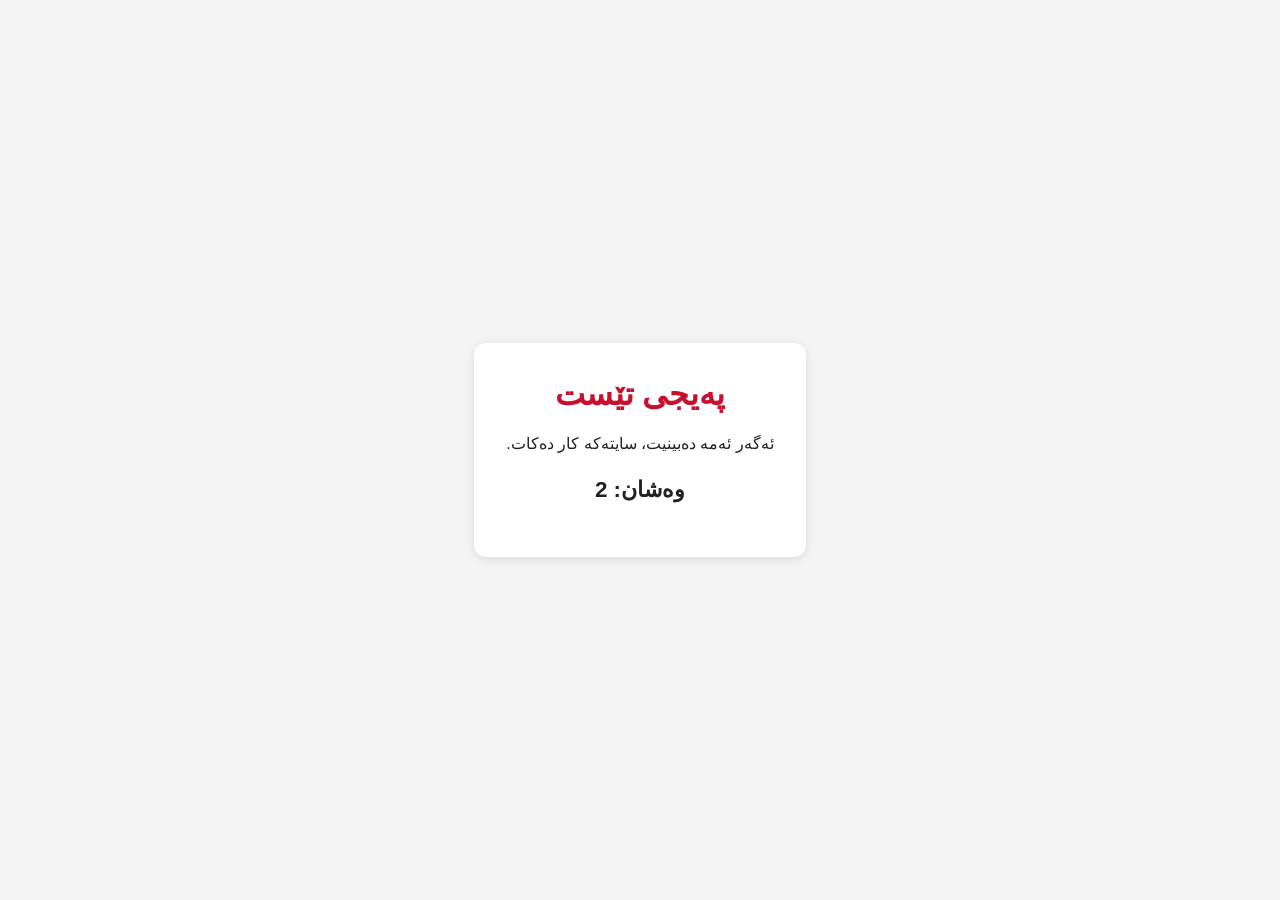
==== index.html @ 01b570a0 "Bump test page to version 2 Co-Authored-By: Claude Opus 5.5 <noreply@anthropic.com> Claude-Session: " ====
<!doctype html>
<html lang="ckb" dir="rtl">
<head>
<meta charset="utf-8">
<meta name="viewport" content="width=device-width, initial-scale=1">
<title>تێست</title>
<style>
  body { font-family: Tahoma, Arial, sans-serif; background: #f4f4f4; color: #222; display: flex; align-items: center; justify-content: center; min-height: 100vh; margin: 0; padding: 16px; box-sizing: border-box; }
  .box { background: #fff; padding: 32px; border-radius: 12px; box-shadow: 0 2px 10px rgba(0,0,0,.1); text-align: center; max-width: 480px; }
  h1 { color: #c8102e; margin-top: 0; }
  .ver { font-size: 1.4em; font-weight: bold; }
</style>
</head>
<body>
  <div class="box">
    <h1>پەیجی تێست</h1>
    <p>ئەگەر ئەمە دەبینیت، سایتەکە کار دەکات.</p>
    <p class="ver">وەشان: 2</p>
  </div>
</body>
</html>
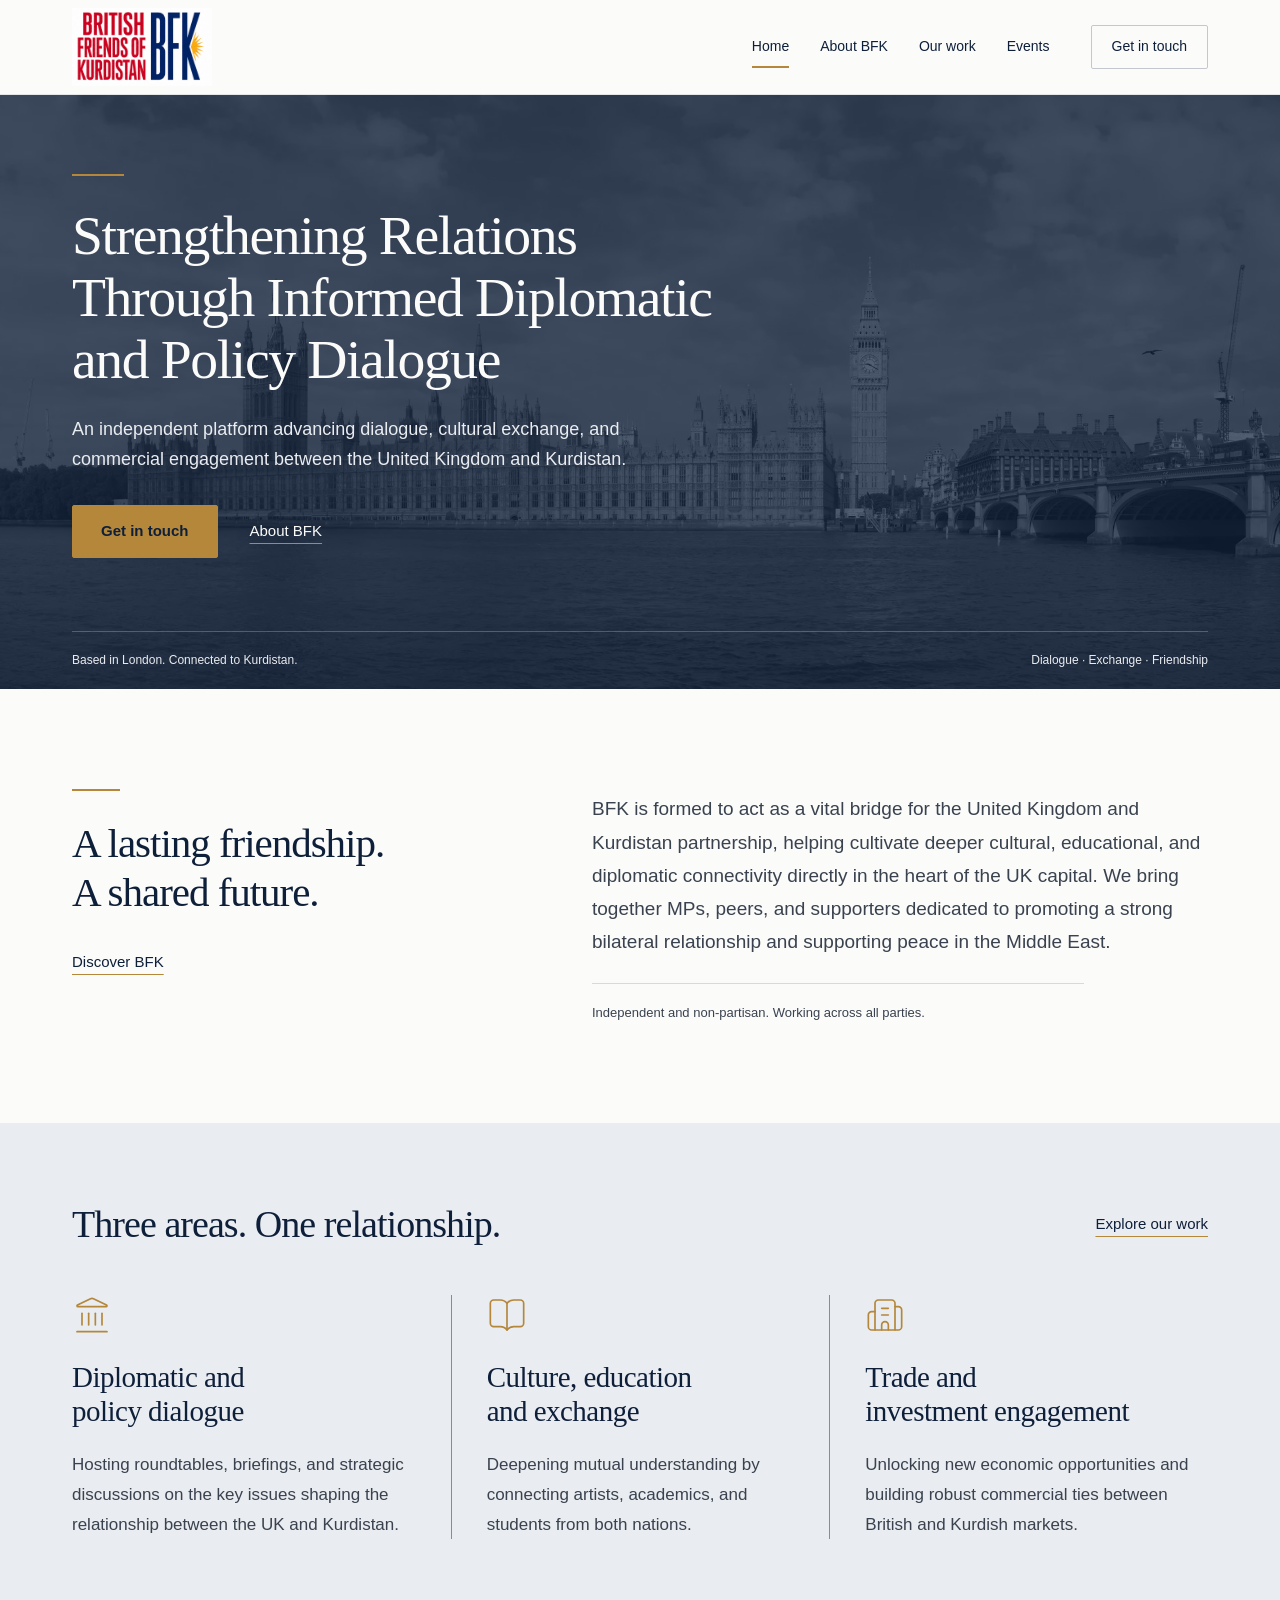
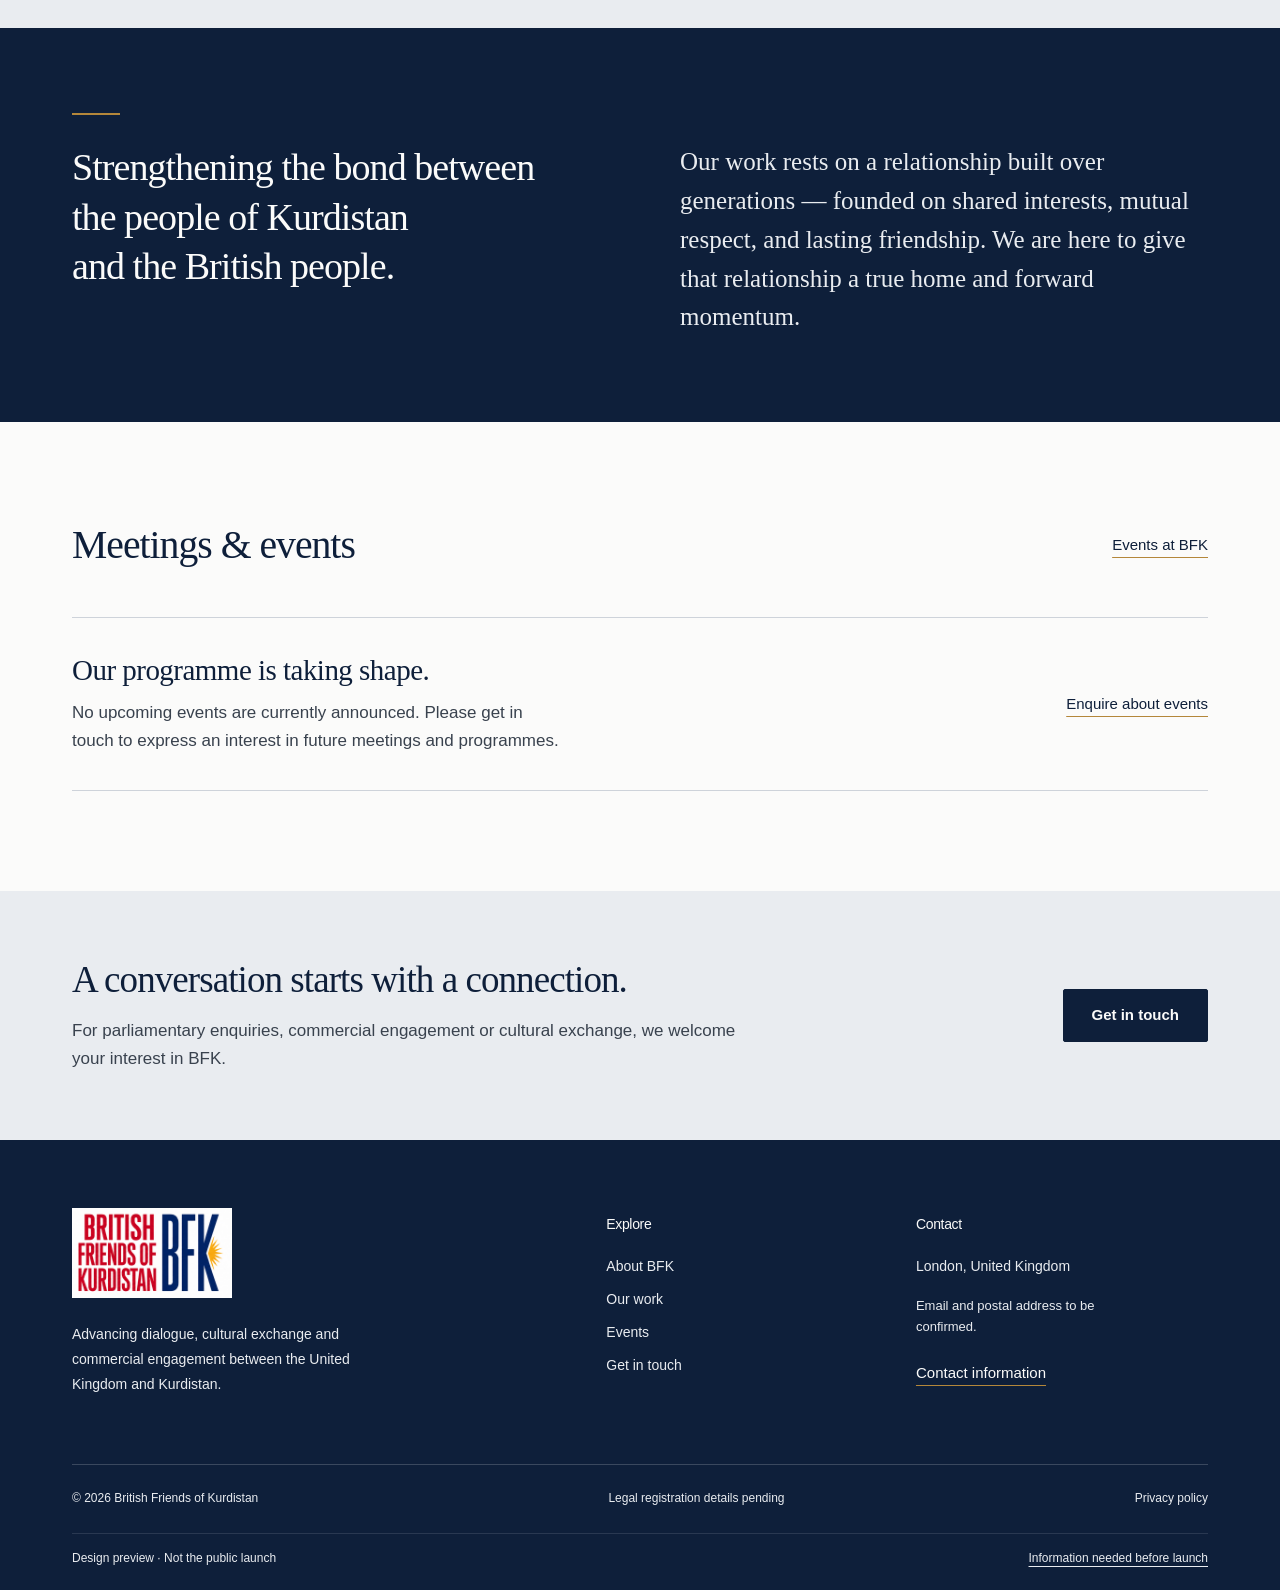
==== commit 9333a419: "Add BFK website: built static site at root, editable source in source/ Co-Authored-By: Claude Opus 5" ====
--- a/index.html
+++ b/index.html
@@ -1,21 +1,2 @@
-<!doctype html>
-<html lang="ckb" dir="rtl">
-<head>
-<meta charset="utf-8">
-<meta name="viewport" content="width=device-width, initial-scale=1">
-<title>تێست</title>
-<style>
-  body { font-family: Tahoma, Arial, sans-serif; background: #f4f4f4; color: #222; display: flex; align-items: center; justify-content: center; min-height: 100vh; margin: 0; padding: 16px; box-sizing: border-box; }
-  .box { background: #fff; padding: 32px; border-radius: 12px; box-shadow: 0 2px 10px rgba(0,0,0,.1); text-align: center; max-width: 480px; }
-  h1 { color: #c8102e; margin-top: 0; }
-  .ver { font-size: 1.4em; font-weight: bold; }
-</style>
-</head>
-<body>
-  <div class="box">
-    <h1>پەیجی تێست</h1>
-    <p>ئەگەر ئەمە دەبینیت، سایتەکە کار دەکات.</p>
-    <p class="ver">وەشان: 2</p>
-  </div>
-</body>
-</html>
+<!DOCTYPE html><html lang="en-GB" dir="ltr"><head><meta charSet="utf-8"/><meta name="viewport" content="width=device-width, initial-scale=1"/><link rel="stylesheet" href="/_next/static/css/index.pZnD62BD.css" data-rsc-css-href="/_next/static/css/index.pZnD62BD.css" data-precedence="vite-rsc/importer-resources"/><link rel="modulepreload" fetchPriority="low" href="/_next/static/chunks/index-Bu0PhiIf.js"/><script src="/_next/static/chunks/rolldown-runtime-C60lm6uB.js" type="module" async=""></script><script src="/_next/static/chunks/framework-D_rUT4EX.js" type="module" async=""></script><script src="/_next/static/chunks/app-elements-H_Dr48wG.js" type="module" async=""></script><script src="/_next/static/chunks/hash-Cp347hhd.js" type="module" async=""></script><script src="/_next/static/chunks/record-uXSNv6cl.js" type="module" async=""></script><script src="/_next/static/chunks/app-rsc-cache-busting-ysfOAMrA.js" type="module" async=""></script><script src="/_next/static/chunks/app-rsc-render-mode-CvTCGruk.js" type="module" async=""></script><script src="/_next/static/chunks/headers-C_MtfdF4.js" type="module" async=""></script><script src="/_next/static/chunks/protocol-headers-B9-bVeat.js" type="module" async=""></script><script src="/_next/static/chunks/deployment-id-DFhHa9wO.js" type="module" async=""></script><script src="/_next/static/chunks/navigation-errors-D5LMQqDL.js" type="module" async=""></script><link rel="modulepreload" href="/_next/static/chunks/layout-segment-context-B3_L6_Nk.js" crossorigin=""/><link rel="modulepreload" href="/_next/static/chunks/header-DgQLZja0.js" crossorigin=""/><link rel="modulepreload" href="/_next/static/chunks/utils-CUY_fBOw.js" crossorigin=""/><link rel="modulepreload" href="/_next/static/chunks/Icon-BEWhI24U.js" crossorigin=""/><link rel="modulepreload" href="/_next/static/chunks/link-D3Bam37r.js" crossorigin=""/><link rel="modulepreload" href="/_next/static/chunks/app-route-prefetch-policy-CpBGOUIQ.js" crossorigin=""/><link rel="modulepreload" href="/_next/static/chunks/query-DWOJKAZx.js" crossorigin=""/><title>British Friends of Kurdistan | Dialogue, exchange and engagement</title><meta name="description" content="An independent London-based organisation advancing dialogue, cultural exchange and commercial engagement between the United Kingdom and Kurdistan."/><meta name="robots" content="noindex, nofollow"/><meta property="og:title" content="British Friends of Kurdistan"/><meta property="og:description" content="An independent platform for dialogue, cultural exchange and commercial engagement between the United Kingdom and Kurdistan."/><meta property="og:type" content="website"/><meta property="og:locale" content="en_GB"/><meta name="twitter:card" content="summary_large_image"/><meta name="twitter:title" content="British Friends of Kurdistan"/><meta name="twitter:description" content="Dialogue, cultural exchange and commercial engagement between the United Kingdom and Kurdistan."/><link rel="shortcut icon" href="/favicon.svg"/><link rel="icon" href="/favicon.svg"/><link rel="preload" href="/fonts/inter-latin.woff2" as="font" type="font/woff2" crossorigin="anonymous"/><link rel="preload" href="/fonts/spectral-regular.woff2" as="font" type="font/woff2" crossorigin="anonymous"/><script>Object.assign(((self[Symbol.for("vinext.navigationRuntime")]??={bootstrap:{routeManifest:null},functions:{}}).bootstrap.rsc??={rsc:[]}),{params:{},nav:{"pathname":"/","searchParams":[]}})</script><link rel="modulepreload" href="/_next/static/chunks/index-Bu0PhiIf.js" />
+</head><body><a class="skip-link" href="#main-content">Skip to content</a><header class="site-header"><div class="container header-inner"><a href="/" aria-label="British Friends of Kurdistan home" class="brand"><span class="official-logo"><img src="/images/bfk-official-logo.jpeg" width="1536" height="768" alt="British Friends of Kurdistan — BFK"/></span></a><nav class="desktop-nav" aria-label="Main navigation"><a href="/" aria-current="page" class="">Home</a><a href="/about" class="">About BFK</a><a href="/our-work" class="">Our work</a><a href="/events" class="">Events</a><a href="/contact" class="nav-contact">Get in touch</a></nav><div class="mobile-menu"><button class="menu-button" aria-label="Open navigation" type="button" aria-haspopup="dialog" aria-expanded="false" data-state="closed" data-slot="sheet-trigger"><svg xmlns="http://www.w3.org/2000/svg" width="24" height="24" viewBox="0 0 24 24" fill="none" stroke="currentColor" stroke-width="2" stroke-linecap="round" stroke-linejoin="round" class="lucide lucide-menu" aria-hidden="true"><path d="M4 5h16"></path><path d="M4 12h16"></path><path d="M4 19h16"></path></svg><span>Menu</span></button></div></div></header><main id="main-content"><section class="hero" aria-labelledby="hero-title"><img class="hero-photograph" src="/images/westminster.webp" width="2000" height="902" alt="" aria-hidden="true" fetchPriority="high"/><div class="container hero-inner"><div class="hero-copy"><span class="brass-rule" aria-hidden="true"></span><h1 id="hero-title">Strengthening Relations Through Informed Diplomatic and Policy Dialogue</h1><p>An independent platform advancing dialogue, cultural exchange, and commercial engagement between the United Kingdom and Kurdistan.</p><div class="actions"><a href="/contact" class="button">Get in touch</a><a href="/about" class="text-link light">About BFK</a></div></div><div class="hero-caption"><span>Based in London. Connected to Kurdistan.</span><span>Dialogue · Exchange · Friendship</span></div></div></section><section class="section introduction container" aria-labelledby="intro-title"><div><span class="brass-rule" aria-hidden="true"></span><h2 id="intro-title">A lasting friendship.<br/>A shared future.</h2><a href="/about" class="text-link">Discover BFK</a></div><div><p class="intro-text">BFK is formed to act as a vital bridge for the United Kingdom and Kurdistan partnership, helping cultivate deeper cultural, educational, and diplomatic connectivity directly in the heart of the UK capital. We bring together MPs, peers, and supporters dedicated to promoting a strong bilateral relationship and supporting peace in the Middle East.</p><p class="independent-note">Independent and non-partisan. Working across all parties.</p></div></section><section class="section focus-section" aria-labelledby="work-title"><div class="container"><div class="section-heading"><h2 id="work-title">Three areas. One relationship.</h2><a href="/our-work" class="text-link">Explore our work</a></div><div class="focus-trio"><article class="focus-item"><svg xmlns="http://www.w3.org/2000/svg" width="40" height="40" viewBox="0 0 24 24" fill="none" stroke="currentColor" stroke-width="1" stroke-linecap="round" stroke-linejoin="round" class="lucide lucide-landmark focus-mark" aria-hidden="true"><path d="M10 18v-7"></path><path d="M11.119 2.205a2 2 0 0 1 1.762 0l7.84 3.846A.5.5 0 0 1 20.5 7h-17a.5.5 0 0 1-.22-.949z"></path><path d="M14 18v-7"></path><path d="M18 18v-7"></path><path d="M3 22h18"></path><path d="M6 18v-7"></path></svg><h3><a href="/our-work#dialogue">Diplomatic and policy dialogue</a></h3><p>Hosting roundtables, briefings, and strategic discussions on the key issues shaping the relationship between the UK and Kurdistan.</p></article><article class="focus-item"><svg xmlns="http://www.w3.org/2000/svg" width="40" height="40" viewBox="0 0 24 24" fill="none" stroke="currentColor" stroke-width="1" stroke-linecap="round" stroke-linejoin="round" class="lucide lucide-book-open focus-mark" aria-hidden="true"><path d="M12 5v16"></path><path d="M20.001 19A2 2 0 0022 17V5a2 2 0 00-1.999-2L16 3.002A5 5 0 0012 5a5 5 0 00-4-2H4a2 2 0 00-2 2v12a2 2 0 001.999 2H8a5 5 0 014 2 5 5 0 014-2z"></path></svg><h3><a href="/our-work#exchange">Culture, education and exchange</a></h3><p>Deepening mutual understanding by connecting artists, academics, and students from both nations.</p></article><article class="focus-item"><svg xmlns="http://www.w3.org/2000/svg" width="40" height="40" viewBox="0 0 24 24" fill="none" stroke="currentColor" stroke-width="1" stroke-linecap="round" stroke-linejoin="round" class="lucide lucide-building2 lucide-building-2 focus-mark" aria-hidden="true"><path d="M10 12h4"></path><path d="M10 8h4"></path><path d="M14 21v-3a2 2 0 0 0-4 0v3"></path><path d="M6 10H4a2 2 0 0 0-2 2v7a2 2 0 0 0 2 2h16a2 2 0 0 0 2-2V9a2 2 0 0 0-2-2h-2"></path><path d="M6 21V5a2 2 0 0 1 2-2h8a2 2 0 0 1 2 2v16"></path></svg><h3><a href="/our-work#trade">Trade and investment engagement</a></h3><p>Unlocking new economic opportunities and building robust commercial ties between British and Kurdish markets.</p></article></div></div></section><section class="vision" aria-labelledby="vision-title"><div class="container vision-inner"><span class="brass-rule" aria-hidden="true"></span><h2 id="vision-title">Strengthening the bond between the people of Kurdistan and the British people.</h2><p>Our work rests on a relationship built over generations — founded on shared interests, mutual respect, and lasting friendship. We are here to give that relationship a true home and forward momentum.</p></div></section><section class="section container" aria-labelledby="events-title"><div class="section-heading"><h2 id="events-title">Meetings &amp; events</h2><a href="/events" class="text-link">Events at BFK</a></div><div><div data-slot="empty" class="flex min-w-0 flex-1 flex-col items-center justify-center gap-6 rounded-lg border-dashed p-6 text-center text-balance md:p-12 bfk-empty"><div><h3>Our programme is taking shape.</h3><p>No upcoming events are currently announced. Please get in touch to express an interest in future meetings and programmes.</p></div><a href="/contact" class="text-link">Enquire about events</a></div></div></section><section class="contact-invitation"><div class="container invitation-inner"><div><h2>A conversation starts with a connection.</h2><p>For parliamentary enquiries, commercial engagement or cultural exchange, we welcome your interest in BFK.</p></div><a href="/contact" class="button dark">Get in touch</a></div></section></main><footer class="site-footer"><div class="container"><div class="footer-grid"><div class="footer-about"><a href="/" aria-label="British Friends of Kurdistan home"><span class="official-logo"><img src="/images/bfk-official-logo.jpeg" width="1536" height="768" alt="British Friends of Kurdistan — BFK"/></span></a><p>Advancing dialogue, cultural exchange and commercial engagement between the United Kingdom and Kurdistan.</p></div><div><h2>Explore</h2><nav aria-label="Footer navigation"><a href="/about">About BFK</a><a href="/our-work">Our work</a><a href="/events">Events</a><a href="/contact">Get in touch</a></nav></div><div><h2>Contact</h2><p>London, United Kingdom</p><p class="footer-pending">Email and postal address to be confirmed.</p><a href="/contact" class="text-link light">Contact information</a></div></div><div class="footer-bottom"><p>© <!-- -->2026<!-- --> British Friends of Kurdistan</p><p>Legal registration details pending</p><a href="/privacy">Privacy policy</a></div><div class="preview-footer"><span>Design preview · Not the public launch</span><a href="/launch-checklist">Information needed before launch</a></div></div></footer><script type="application/ld+json">{"@context":"https://schema.org","@type":"Organization","name":"British Friends of Kurdistan","alternateName":"BFK","description":"An independent London-based organisation advancing dialogue, cultural exchange and commercial engagement between the United Kingdom and Kurdistan.","address":{"@type":"PostalAddress","addressLocality":"London","addressCountry":"GB"}}</script><script type="module" src="/_next/static/chunks/index-Bu0PhiIf.js" id="_R_" async=""></script><script>((self[Symbol.for("vinext.navigationRuntime")]??={bootstrap:{routeManifest:null},functions:{}}).bootstrap.rsc??={rsc:[]}).rsc.push("0:{\"page:/\":\"$L1\",\"layout:/\":\"$L2\",\"route:/\":\"$L3\",\"__route\":\"route:/\",\"__interceptionContext\":null,\"__layoutIds\":[\"layout:/\"],\"__rootLayout\":\"/\",\"__bfcacheSegmentIdentities\":{\"layout:/\":\"[\\\"layout\\\",\\\"layout:/\\\",\\\"root-boundary:/\\\",\\\"\\\"]\",\"page:/\":\"[\\\"page\\\",\\\"page:/\\\",\\\"root-boundary:/\\\",\\\"\\\"]\"},\"__srcPage\":[\"page\"],\"__layoutFlags\":{\"layout:/\":\"s\"},\"__artifactCompatibility\":{\"schemaVersion\":1,\"graphVersion\":\"app-route-graph:1177fd80f83fa7b0\",\"deploymentVersion\":\"e1fc4d0c-3be5-45c2-84c6-892bc8a1e4f2\",\"appElementsSchemaVersion\":1,\"rscPayloadSchemaVersion\":1,\"rootBoundaryId\":\"/\",\"renderEpoch\":null}}\n")</script><script>((self[Symbol.for("vinext.navigationRuntime")]??={bootstrap:{routeManifest:null},functions:{}}).bootstrap.rsc??={rsc:[]}).rsc.push("4:I[\"11021ebf0d7c\",[],\"default\",1]\n")</script><script>((self[Symbol.for("vinext.navigationRuntime")]??={bootstrap:{routeManifest:null},functions:{}}).bootstrap.rsc??={rsc:[]}).rsc.push("5:I[\"74f944bd09a9\",[],\"Children\",1]\n")</script><script>((self[Symbol.for("vinext.navigationRuntime")]??={bootstrap:{routeManifest:null},functions:{}}).bootstrap.rsc??={rsc:[]}).rsc.push("6:I[\"c2747888630f\",[],\"default\",1]\n")</script><script>((self[Symbol.for("vinext.navigationRuntime")]??={bootstrap:{routeManifest:null},functions:{}}).bootstrap.rsc??={rsc:[]}).rsc.push("7:I[\"11021ebf0d7c\",[],\"Wordmark\",1]\n")</script><script>((self[Symbol.for("vinext.navigationRuntime")]??={bootstrap:{routeManifest:null},functions:{}}).bootstrap.rsc??={rsc:[]}).rsc.push("8:I[\"52529b92208a\",[],\"GlobalErrorBoundary\",1]\n")</script><script>((self[Symbol.for("vinext.navigationRuntime")]??={bootstrap:{routeManifest:null},functions:{}}).bootstrap.rsc??={rsc:[]}).rsc.push("9:I[\"18ecf746a395\",[],\"default\",1]\n")</script><script>((self[Symbol.for("vinext.navigationRuntime")]??={bootstrap:{routeManifest:null},functions:{}}).bootstrap.rsc??={rsc:[]}).rsc.push("a:I[\"52529b92208a\",[],\"ErrorBoundary\",1]\n")</script><script>((self[Symbol.for("vinext.navigationRuntime")]??={bootstrap:{routeManifest:null},functions:{}}).bootstrap.rsc??={rsc:[]}).rsc.push("b:I[\"1b73e8b5fbe4\",[],\"LayoutSegmentProvider\",1]\n")</script><script>((self[Symbol.for("vinext.navigationRuntime")]??={bootstrap:{routeManifest:null},functions:{}}).bootstrap.rsc??={rsc:[]}).rsc.push("c:I[\"74f944bd09a9\",[],\"Slot\",1]\n")</script><script>((self[Symbol.for("vinext.navigationRuntime")]??={bootstrap:{routeManifest:null},functions:{}}).bootstrap.rsc??={rsc:[]}).rsc.push("d:I[\"52529b92208a\",[],\"NotFoundBoundary\",1]\n")</script><script>((self[Symbol.for("vinext.navigationRuntime")]??={bootstrap:{routeManifest:null},functions:{}}).bootstrap.rsc??={rsc:[]}).rsc.push("e:I[\"78579b1089e4\",[],\"AppRouterScrollTarget\",1]\n")</script><script>((self[Symbol.for("vinext.navigationRuntime")]??={bootstrap:{routeManifest:null},functions:{}}).bootstrap.rsc??={rsc:[]}).rsc.push("f:I[\"52529b92208a\",[],\"RedirectBoundary\",1]\n")</script><script>((self[Symbol.for("vinext.navigationRuntime")]??={bootstrap:{routeManifest:null},functions:{}}).bootstrap.rsc??={rsc:[]}).rsc.push(":HL[\"/_next/static/css/index.pZnD62BD.css\",\"style\"     ]\n")</script><script>((self[Symbol.for("vinext.navigationRuntime")]??={bootstrap:{routeManifest:null},functions:{}}).bootstrap.rsc??={rsc:[]}).rsc.push(":HL[\"/fonts/inter-latin.woff2\",\"font\",{\"crossOrigin\":\"anonymous\",\"type\":\"font/woff2\"}]\n")</script><script>((self[Symbol.for("vinext.navigationRuntime")]??={bootstrap:{routeManifest:null},functions:{}}).bootstrap.rsc??={rsc:[]}).rsc.push(":HL[\"/fonts/spectral-regular.woff2\",\"font\",{\"crossOrigin\":\"anonymous\",\"type\":\"font/woff2\"}]\n")</script><script>((self[Symbol.for("vinext.navigationRuntime")]??={bootstrap:{routeManifest:null},functions:{}}).bootstrap.rsc??={rsc:[]}).rsc.push("2:[[[\"$\",\"link\",\"css:/_next/static/css/index.pZnD62BD.css\",{\"rel\":\"stylesheet\",\"precedence\":\"vite-rsc/importer-resources\",\"href\":\"/_next/static/css/index.pZnD62BD.css\",\"data-rsc-css-href\":\"/_next/static/css/index.pZnD62BD.css\"}],\"$undefined\"],[\"$\",\"html\",null,{\"lang\":\"en-GB\",\"dir\":\"ltr\",\"children\":[[\"$\",\"head\",null,{\"children\":[[\"$\",\"link\",null,{\"rel\":\"preload\",\"href\":\"/fonts/inter-latin.woff2\",\"as\":\"font\",\"type\":\"font/woff2\",\"crossOrigin\":\"anonymous\"}],[\"$\",\"link\",null,{\"rel\":\"preload\",\"href\":\"/fonts/spectral-regular.woff2\",\"as\":\"font\",\"type\":\"font/woff2\",\"crossOrigin\":\"anonymous\"}]]}],[\"$\",\"body\",null,{\"children\":[[\"$\",\"a\",null,{\"className\":\"skip-link\",\"href\":\"#main-content\",\"children\":\"Skip to content\"}],[\"$\",\"$L4\",null,{}],[\"$\",\"$L5\",null,{}],[\"$\",\"footer\",null,{\"className\":\"site-footer\",\"children\":[\"$\",\"div\",null,{\"className\":\"container\",\"children\":[[\"$\",\"div\",null,{\"className\":\"footer-grid\",\"children\":[[\"$\",\"div\",null,{\"className\":\"footer-about\",\"children\":[[\"$\",\"$L6\",null,{\"href\":\"/\",\"aria-label\":\"British Friends of Kurdistan home\",\"children\":[\"$\",\"$L7\",null,{}]}],[\"$\",\"p\",null,{\"children\":\"Advancing dialogue, cultural exchange and commercial engagement between the United Kingdom and Kurdistan.\"}]]}],[\"$\",\"div\",null,{\"children\":[[\"$\",\"h2\",null,{\"children\":\"Explore\"}],[\"$\",\"nav\",null,{\"aria-label\":\"Footer navigation\",\"children\":[[\"$\",\"$L6\",null,{\"href\":\"/about\",\"children\":\"About BFK\"}],[\"$\",\"$L6\",null,{\"href\":\"/our-work\",\"children\":\"Our work\"}],[\"$\",\"$L6\",null,{\"href\":\"/events\",\"children\":\"Events\"}],[\"$\",\"$L6\",null,{\"href\":\"/contact\",\"children\":\"Get in touch\"}]]}]]}],[\"$\",\"div\",null,{\"children\":[[\"$\",\"h2\",null,{\"children\":\"Contact\"}],[\"$\",\"p\",null,{\"children\":\"London, United Kingdom\"}],[\"$\",\"p\",null,{\"className\":\"footer-pending\",\"children\":\"Email and postal address to be confirmed.\"}],[\"$\",\"$L6\",null,{\"className\":\"text-link light\",\"href\":\"/contact\",\"children\":\"Contact information\"}]]}]]}],[\"$\",\"div\",null,{\"className\":\"footer-bottom\",\"children\":[[\"$\",\"p\",null,{\"children\":[\"© \",2026,\" British Friends of Kurdistan\"]}],[\"$\",\"p\",null,{\"children\":\"Legal registration details pending\"}],[\"$\",\"$L6\",null,{\"href\":\"/privacy\",\"children\":\"Privacy policy\"}]]}],[\"$\",\"div\",null,{\"className\":\"preview-footer\",\"children\":[[\"$\",\"span\",null,{\"children\":\"Design preview · Not the public launch\"}],[\"$\",\"$L6\",null,{\"href\":\"/launch-checklist\",\"children\":\"Information needed before launch\"}]]}]]}]}],[\"$\",\"script\",null,{\"type\":\"application/ld+json\",\"dangerouslySetInnerHTML\":{\"__html\":\"{\\\"@context\\\":\\\"https://schema.org\\\",\\\"@type\\\":\\\"Organization\\\",\\\"name\\\":\\\"British Friends of Kurdistan\\\",\\\"alternateName\\\":\\\"BFK\\\",\\\"description\\\":\\\"An independent London-based organisation advancing dialogue, cultural exchange and commercial engagement between the United Kingdom and Kurdistan.\\\",\\\"address\\\":{\\\"@type\\\":\\\"PostalAddress\\\",\\\"addressLocality\\\":\\\"London\\\",\\\"addressCountry\\\":\\\"GB\\\"}}\"}}]]}]]}]]\n")</script><script>((self[Symbol.for("vinext.navigationRuntime")]??={bootstrap:{routeManifest:null},functions:{}}).bootstrap.rsc??={rsc:[]}).rsc.push("3:[[[\"$\",\"meta\",null,{\"charSet\":\"utf-8\"}],[[\"$\",\"title\",\"0\",{\"children\":\"British Friends of Kurdistan | Dialogue, exchange and engagement\"}],[\"$\",\"meta\",\"1\",{\"name\":\"description\",\"content\":\"An independent London-based organisation advancing dialogue, cultural exchange and commercial engagement between the United Kingdom and Kurdistan.\"}],[\"$\",\"meta\",\"2\",{\"name\":\"robots\",\"content\":\"noindex, nofollow\"}],[\"$\",\"meta\",\"3\",{\"property\":\"og:title\",\"content\":\"British Friends of Kurdistan\"}],[\"$\",\"meta\",\"4\",{\"property\":\"og:description\",\"content\":\"An independent platform for dialogue, cultural exchange and commercial engagement between the United Kingdom and Kurdistan.\"}],[\"$\",\"meta\",\"5\",{\"property\":\"og:type\",\"content\":\"website\"}],[\"$\",\"meta\",\"6\",{\"property\":\"og:locale\",\"content\":\"en_GB\"}],[\"$\",\"meta\",\"7\",{\"name\":\"twitter:card\",\"content\":\"summary_large_image\"}],[\"$\",\"meta\",\"8\",{\"name\":\"twitter:title\",\"content\":\"British Friends of Kurdistan\"}],[\"$\",\"meta\",\"9\",{\"name\":\"twitter:description\",\"content\":\"Dialogue, cultural exchange and commercial engagement between the United Kingdom and Kurdistan.\"}],[\"$\",\"link\",\"10\",{\"data-vinext-streamed-icon\":\"$undefined\",\"rel\":\"shortcut icon\",\"href\":\"/favicon.svg\",\"type\":\"$undefined\",\"sizes\":\"$undefined\",\"color\":\"$undefined\",\"media\":\"$undefined\",\"fetchPriority\":\"$undefined\"}],[\"$\",\"link\",\"11\",{\"data-vinext-streamed-icon\":\"$undefined\",\"rel\":\"icon\",\"href\":\"/favicon.svg\",\"type\":\"$undefined\",\"sizes\":\"$undefined\",\"color\":\"$undefined\",\"media\":\"$undefined\",\"fetchPriority\":\"$undefined\"}]],[[\"$\",\"meta\",\"0\",{\"name\":\"viewport\",\"content\":\"width=device-width, initial-scale=1\"}]]],[\"$\",\"$L8\",null,{\"fallback\":\"$9\",\"children\":[\"$\",\"$La\",null,{\"fallback\":\"$9\",\"children\":[\"$\",\"$Lb\",null,{\"providerId\":\"layout:/\",\"segmentMap\":{\"children\":[]},\"children\":[\"$\",\"$Lc\",null,{\"id\":\"layout:/\",\"parallelSlots\":\"$undefined\",\"children\":[\"$\",\"$Ld\",null,{\"resetKey\":\"\",\"fallback\":[\"$\",\"main\",null,{\"id\":\"main-content\",\"className\":\"container not-found\",\"children\":[[\"$\",\"span\",null,{\"className\":\"brass-rule\",\"aria-hidden\":\"true\"}],[\"$\",\"h1\",null,{\"children\":\"We couldn’t find that page.\"}],[\"$\",\"p\",null,{\"children\":\"The page may have moved or the address may be incomplete. You can return to the homepage or find the right contact at BFK.\"}],[\"$\",\"div\",null,{\"className\":\"actions\",\"children\":[[\"$\",\"$L6\",null,{\"className\":\"button dark\",\"href\":\"/\",\"children\":\"Back to home\"}],[\"$\",\"$L6\",null,{\"className\":\"text-link\",\"href\":\"/contact\",\"children\":\"Get in touch\"}]]}]]}],\"children\":[\"$\",\"$Ld\",null,{\"resetKey\":\"\",\"fallback\":[\"$\",\"main\",null,{\"id\":\"main-content\",\"className\":\"container not-found\",\"children\":[[\"$\",\"span\",null,{\"className\":\"brass-rule\",\"aria-hidden\":\"true\"}],[\"$\",\"h1\",null,{\"children\":\"We couldn’t find that page.\"}],[\"$\",\"p\",null,{\"children\":\"The page may have moved or the address may be incomplete. You can return to the homepage or find the right contact at BFK.\"}],[\"$\",\"div\",null,{\"className\":\"actions\",\"children\":[[\"$\",\"$L6\",null,{\"className\":\"button dark\",\"href\":\"/\",\"children\":\"Back to home\"}],[\"$\",\"$L6\",null,{\"className\":\"text-link\",\"href\":\"/contact\",\"children\":\"Get in touch\"}]]}]]}],\"children\":[\"$\",\"$Le\",null,{\"children\":[\"$\",\"$Lf\",null,{\"children\":[[\"$\",\"$Lb\",null,{\"providerId\":\"page:/\",\"segmentMap\":{\"children\":[\"__PAGE__\"]},\"children\":[\"$\",\"$Lc\",null,{\"id\":\"page:/\"}]}],null]}]}]}]}]}]}]}]}],null,null]\n")</script><script>((self[Symbol.for("vinext.navigationRuntime")]??={bootstrap:{routeManifest:null},functions:{}}).bootstrap.rsc??={rsc:[]}).rsc.push("10:I[\"066132fd2803\",[],\"default\",1]\n")</script><script>((self[Symbol.for("vinext.navigationRuntime")]??={bootstrap:{routeManifest:null},functions:{}}).bootstrap.rsc??={rsc:[]}).rsc.push(":HL[\"/images/westminster.webp\",\"image\",{\"fetchPriority\":\"high\"}]\n")</script><script>((self[Symbol.for("vinext.navigationRuntime")]??={bootstrap:{routeManifest:null},functions:{}}).bootstrap.rsc??={rsc:[]}).rsc.push("1:[\"$\",\"main\",null,{\"id\":\"main-content\",\"children\":[[\"$\",\"section\",null,{\"className\":\"hero\",\"aria-labelledby\":\"hero-title\",\"children\":[[\"$\",\"img\",null,{\"className\":\"hero-photograph\",\"src\":\"/images/westminster.webp\",\"width\":\"2000\",\"height\":\"902\",\"alt\":\"\",\"aria-hidden\":\"true\",\"fetchPriority\":\"high\"}],[\"$\",\"div\",null,{\"className\":\"container hero-inner\",\"children\":[[\"$\",\"div\",null,{\"className\":\"hero-copy\",\"children\":[[\"$\",\"span\",null,{\"className\":\"brass-rule\",\"aria-hidden\":\"true\"}],[\"$\",\"h1\",null,{\"id\":\"hero-title\",\"children\":\"Strengthening Relations Through Informed Diplomatic and Policy Dialogue\"}],[\"$\",\"p\",null,{\"children\":\"An independent platform advancing dialogue, cultural exchange, and commercial engagement between the United Kingdom and Kurdistan.\"}],[\"$\",\"div\",null,{\"className\":\"actions\",\"children\":[[\"$\",\"$L6\",null,{\"className\":\"button\",\"href\":\"/contact\",\"children\":\"Get in touch\"}],[\"$\",\"$L6\",null,{\"className\":\"text-link light\",\"href\":\"/about\",\"children\":\"About BFK\"}]]}]]}],[\"$\",\"div\",null,{\"className\":\"hero-caption\",\"children\":[[\"$\",\"span\",null,{\"children\":\"Based in London. Connected to Kurdistan.\"}],[\"$\",\"span\",null,{\"children\":\"Dialogue · Exchange · Friendship\"}]]}]]}]]}],[\"$\",\"section\",null,{\"className\":\"section introduction container\",\"aria-labelledby\":\"intro-title\",\"children\":[[\"$\",\"div\",null,{\"children\":[[\"$\",\"span\",null,{\"className\":\"brass-rule\",\"aria-hidden\":\"true\"}],[\"$\",\"h2\",null,{\"id\":\"intro-title\",\"children\":[\"A lasting friendship.\",[\"$\",\"br\",null,{}],\"A shared future.\"]}],[\"$\",\"$L6\",null,{\"className\":\"text-link\",\"href\":\"/about\",\"children\":\"Discover BFK\"}]]}],[\"$\",\"div\",null,{\"children\":[[\"$\",\"p\",null,{\"className\":\"intro-text\",\"children\":\"BFK is formed to act as a vital bridge for the United Kingdom and Kurdistan partnership, helping cultivate deeper cultural, educational, and diplomatic connectivity directly in the heart of the UK capital. We bring together MPs, peers, and supporters dedicated to promoting a strong bilateral relationship and supporting peace in the Middle East.\"}],[\"$\",\"p\",null,{\"className\":\"independent-note\",\"children\":\"Independent and non-partisan. Working across all parties.\"}]]}]]}],[\"$\",\"section\",null,{\"className\":\"section focus-section\",\"aria-labelledby\":\"work-title\",\"children\":[\"$\",\"div\",null,{\"className\":\"container\",\"children\":[[\"$\",\"div\",null,{\"className\":\"section-heading\",\"children\":[[\"$\",\"h2\",null,{\"id\":\"work-title\",\"children\":\"Three areas. One relationship.\"}],[\"$\",\"$L6\",null,{\"href\":\"/our-work\",\"className\":\"text-link\",\"children\":\"Explore our work\"}]]}],[\"$\",\"div\",null,{\"className\":\"focus-trio\",\"children\":[[\"$\",\"article\",\"dialogue\",{\"className\":\"focus-item\",\"children\":[[\"$\",\"$L10\",null,{\"ref\":\"$undefined\",\"iconNode\":[[\"path\",{\"d\":\"M10 18v-7\",\"key\":\"wt116b\"}],[\"path\",{\"d\":\"M11.119 2.205a2 2 0 0 1 1.762 0l7.84 3.846A.5.5 0 0 1 20.5 7h-17a.5.5 0 0 1-.22-.949z\",\"key\":\"yxxwt6\"}],[\"path\",{\"d\":\"M14 18v-7\",\"key\":\"vav6t3\"}],[\"path\",{\"d\":\"M18 18v-7\",\"key\":\"aexdmj\"}],[\"path\",{\"d\":\"M3 22h18\",\"key\":\"8prr45\"}],[\"path\",{\"d\":\"M6 18v-7\",\"key\":\"1ivflk\"}]],\"className\":\"lucide-landmark focus-mark\",\"aria-hidden\":\"true\",\"strokeWidth\":1,\"size\":40}],[\"$\",\"h3\",null,{\"children\":[\"$\",\"$L6\",null,{\"href\":\"/our-work#dialogue\",\"children\":\"Diplomatic and policy dialogue\"}]}],[\"$\",\"p\",null,{\"children\":\"Hosting roundtables, briefings, and strategic discussions on the key issues shaping the relationship between the UK and Kurdistan.\"}]]}],[\"$\",\"article\",\"exchange\",{\"className\":\"focus-item\",\"children\":[[\"$\",\"$L10\",null,{\"ref\":\"$undefined\",\"iconNode\":[[\"path\",{\"d\":\"M12 5v16\",\"key\":\"1f6ucr\"}],[\"path\",{\"d\":\"M20.001 19A2 2 0 0022 17V5a2 2 0 00-1.999-2L16 3.002A5 5 0 0012 5a5 5 0 00-4-2H4a2 2 0 00-2 2v12a2 2 0 001.999 2H8a5 5 0 014 2 5 5 0 014-2z\",\"key\":\"1fyvmf\"}]],\"className\":\"lucide-book-open focus-mark\",\"aria-hidden\":\"true\",\"strokeWidth\":1,\"size\":40}],[\"$\",\"h3\",null,{\"children\":[\"$\",\"$L6\",null,{\"href\":\"/our-work#exchange\",\"children\":\"Culture, education and exchange\"}]}],[\"$\",\"p\",null,{\"children\":\"Deepening mutual understanding by connecting artists, academics, and students from both nations.\"}]]}],[\"$\",\"article\",\"trade\",{\"className\":\"focus-item\",\"children\":[[\"$\",\"$L10\",null,{\"ref\":\"$undefined\",\"iconNode\":[[\"path\",{\"d\":\"M10 12h4\",\"key\":\"a56b0p\"}],[\"path\",{\"d\":\"M10 8h4\",\"key\":\"1sr2af\"}],[\"path\",{\"d\":\"M14 21v-3a2 2 0 0 0-4 0v3\",\"key\":\"1rgiei\"}],[\"path\",{\"d\":\"M6 10H4a2 2 0 0 0-2 2v7a2 2 0 0 0 2 2h16a2 2 0 0 0 2-2V9a2 2 0 0 0-2-2h-2\",\"key\":\"secmi2\"}],[\"path\",{\"d\":\"M6 21V5a2 2 0 0 1 2-2h8a2 2 0 0 1 2 2v16\",\"key\":\"16ra0t\"}]],\"className\":\"lucide-building2 lucide-building-2 focus-mark\",\"aria-hidden\":\"true\",\"strokeWidth\":1,\"size\":40}],\"$L11\",\"$L12\"]}]]}]]}]}],\"$L13\",\"$L14\",\"$L15\"]}]\n")</script><script>((self[Symbol.for("vinext.navigationRuntime")]??={bootstrap:{routeManifest:null},functions:{}}).bootstrap.rsc??={rsc:[]}).rsc.push("11:[\"$\",\"h3\",null,{\"children\":[\"$\",\"$L6\",null,{\"href\":\"/our-work#trade\",\"children\":\"Trade and investment engagement\"}]}]\n")</script><script>((self[Symbol.for("vinext.navigationRuntime")]??={bootstrap:{routeManifest:null},functions:{}}).bootstrap.rsc??={rsc:[]}).rsc.push("12:[\"$\",\"p\",null,{\"children\":\"Unlocking new economic opportunities and building robust commercial ties between British and Kurdish markets.\"}]\n")</script><script>((self[Symbol.for("vinext.navigationRuntime")]??={bootstrap:{routeManifest:null},functions:{}}).bootstrap.rsc??={rsc:[]}).rsc.push("13:[\"$\",\"section\",null,{\"className\":\"vision\",\"aria-labelledby\":\"vision-title\",\"children\":[\"$\",\"div\",null,{\"className\":\"container vision-inner\",\"children\":[[\"$\",\"span\",null,{\"className\":\"brass-rule\",\"aria-hidden\":\"true\"}],[\"$\",\"h2\",null,{\"id\":\"vision-title\",\"children\":\"Strengthening the bond between the people of Kurdistan and the British people.\"}],[\"$\",\"p\",null,{\"children\":\"Our work rests on a relationship built over generations — founded on shared interests, mutual respect, and lasting friendship. We are here to give that relationship a true home and forward momentum.\"}]]}]}]\n")</script><script>((self[Symbol.for("vinext.navigationRuntime")]??={bootstrap:{routeManifest:null},functions:{}}).bootstrap.rsc??={rsc:[]}).rsc.push("14:[\"$\",\"section\",null,{\"className\":\"section container\",\"aria-labelledby\":\"events-title\",\"children\":[[\"$\",\"div\",null,{\"className\":\"section-heading\",\"children\":[[\"$\",\"h2\",null,{\"id\":\"events-title\",\"children\":\"Meetings \u0026 events\"}],[\"$\",\"$L6\",null,{\"className\":\"text-link\",\"href\":\"/events\",\"children\":\"Events at BFK\"}]]}],[[\"$\",\"div\",null,{\"children\":[\"$\",\"div\",null,{\"data-slot\":\"empty\",\"className\":\"flex min-w-0 flex-1 flex-col items-center justify-center gap-6 rounded-lg border-dashed p-6 text-center text-balance md:p-12 bfk-empty\",\"children\":[[\"$\",\"div\",null,{\"children\":[[\"$\",\"h3\",null,{\"children\":\"Our programme is taking shape.\"}],[\"$\",\"p\",null,{\"children\":\"No upcoming events are currently announced. Please get in touch to express an interest in future meetings and programmes.\"}]]}],[\"$\",\"$L6\",null,{\"className\":\"text-link\",\"href\":\"/contact\",\"children\":\"Enquire about events\"}]]}]}],false]]}]\n")</script><script>((self[Symbol.for("vinext.navigationRuntime")]??={bootstrap:{routeManifest:null},functions:{}}).bootstrap.rsc??={rsc:[]}).rsc.push("15:[\"$\",\"section\",null,{\"className\":\"contact-invitation\",\"children\":[\"$\",\"div\",null,{\"className\":\"container invitation-inner\",\"children\":[[\"$\",\"div\",null,{\"children\":[[\"$\",\"h2\",null,{\"children\":\"A conversation starts with a connection.\"}],[\"$\",\"p\",null,{\"children\":\"For parliamentary enquiries, commercial engagement or cultural exchange, we welcome your interest in BFK.\"}]]}],[\"$\",\"$L6\",null,{\"className\":\"button dark\",\"href\":\"/contact\",\"children\":\"Get in touch\"}]]}]}]\n")</script><script>Object.assign(((self[Symbol.for("vinext.navigationRuntime")]??={bootstrap:{routeManifest:null},functions:{}}).bootstrap.rsc??={rsc:[]}),{"initialCacheKind":"static"});((self[Symbol.for("vinext.navigationRuntime")]??={bootstrap:{routeManifest:null},functions:{}}).bootstrap.rsc??={rsc:[]}).done=true</script></body></html>
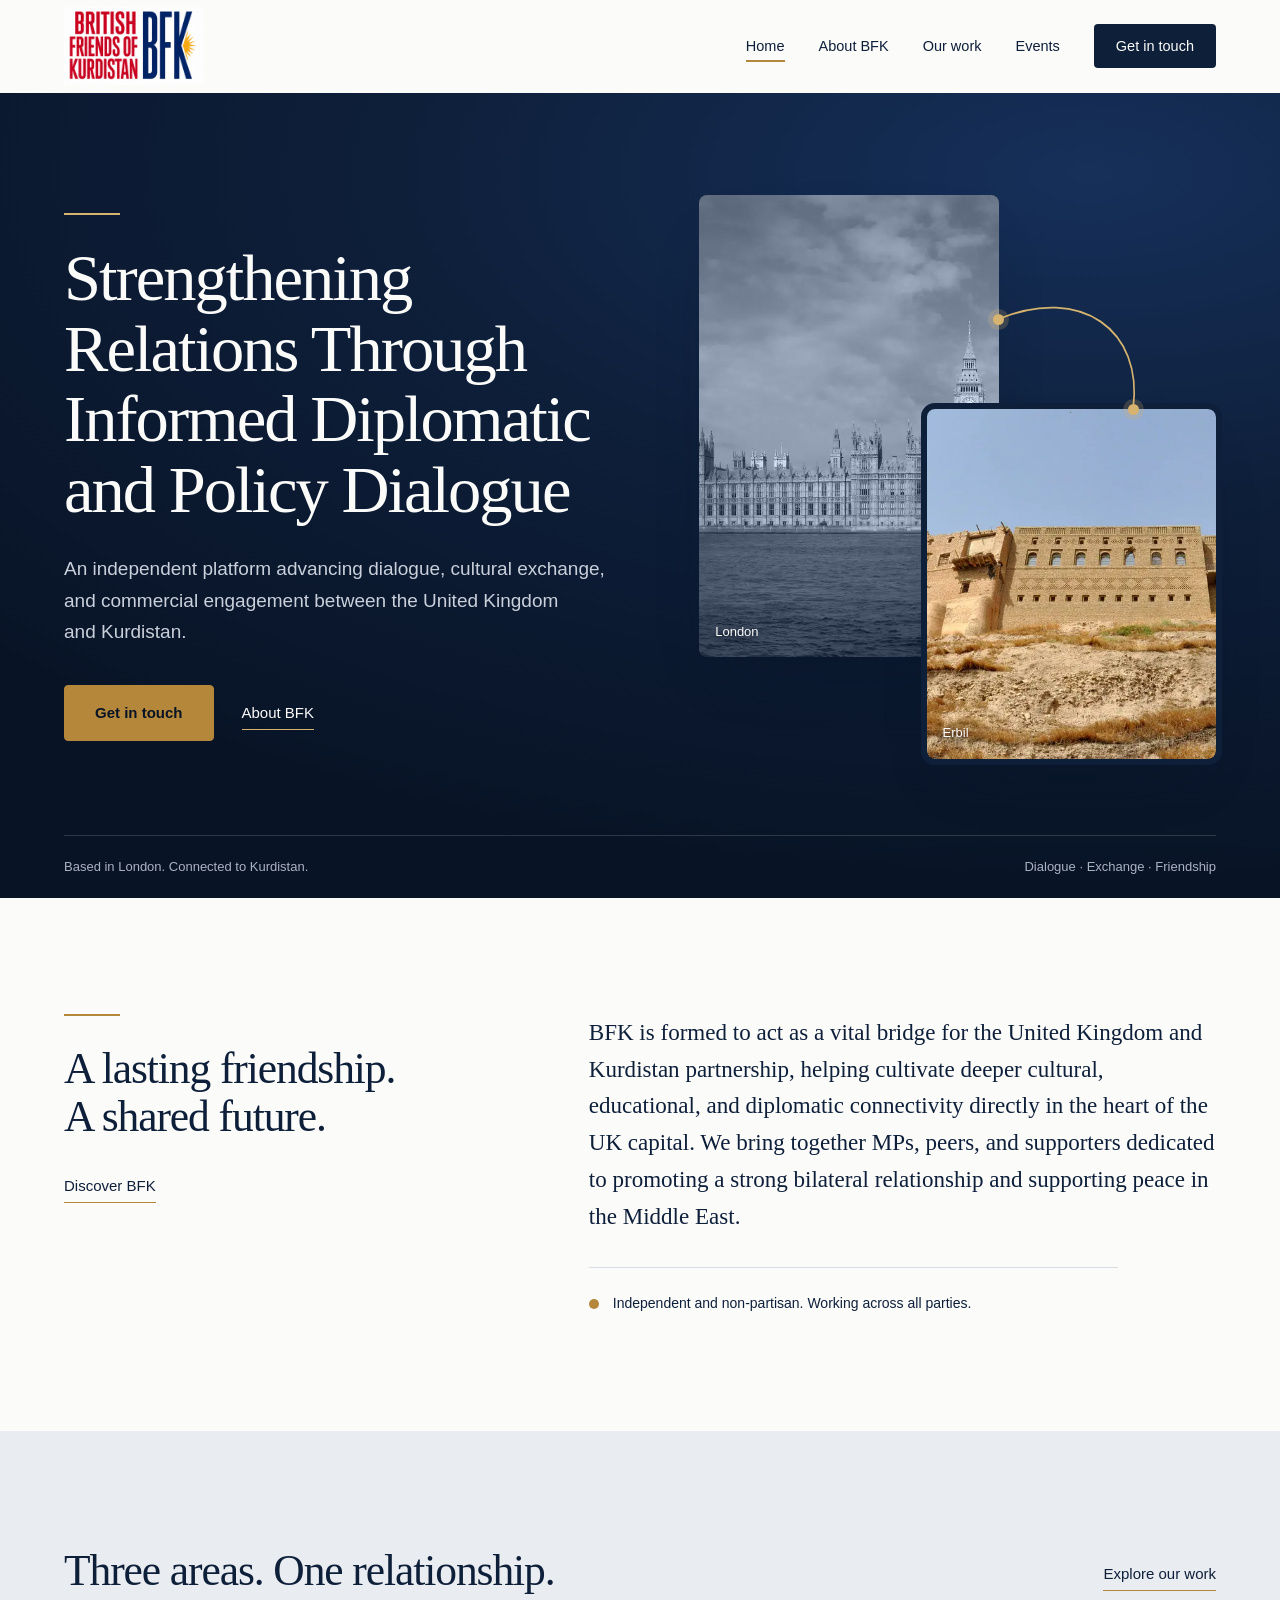
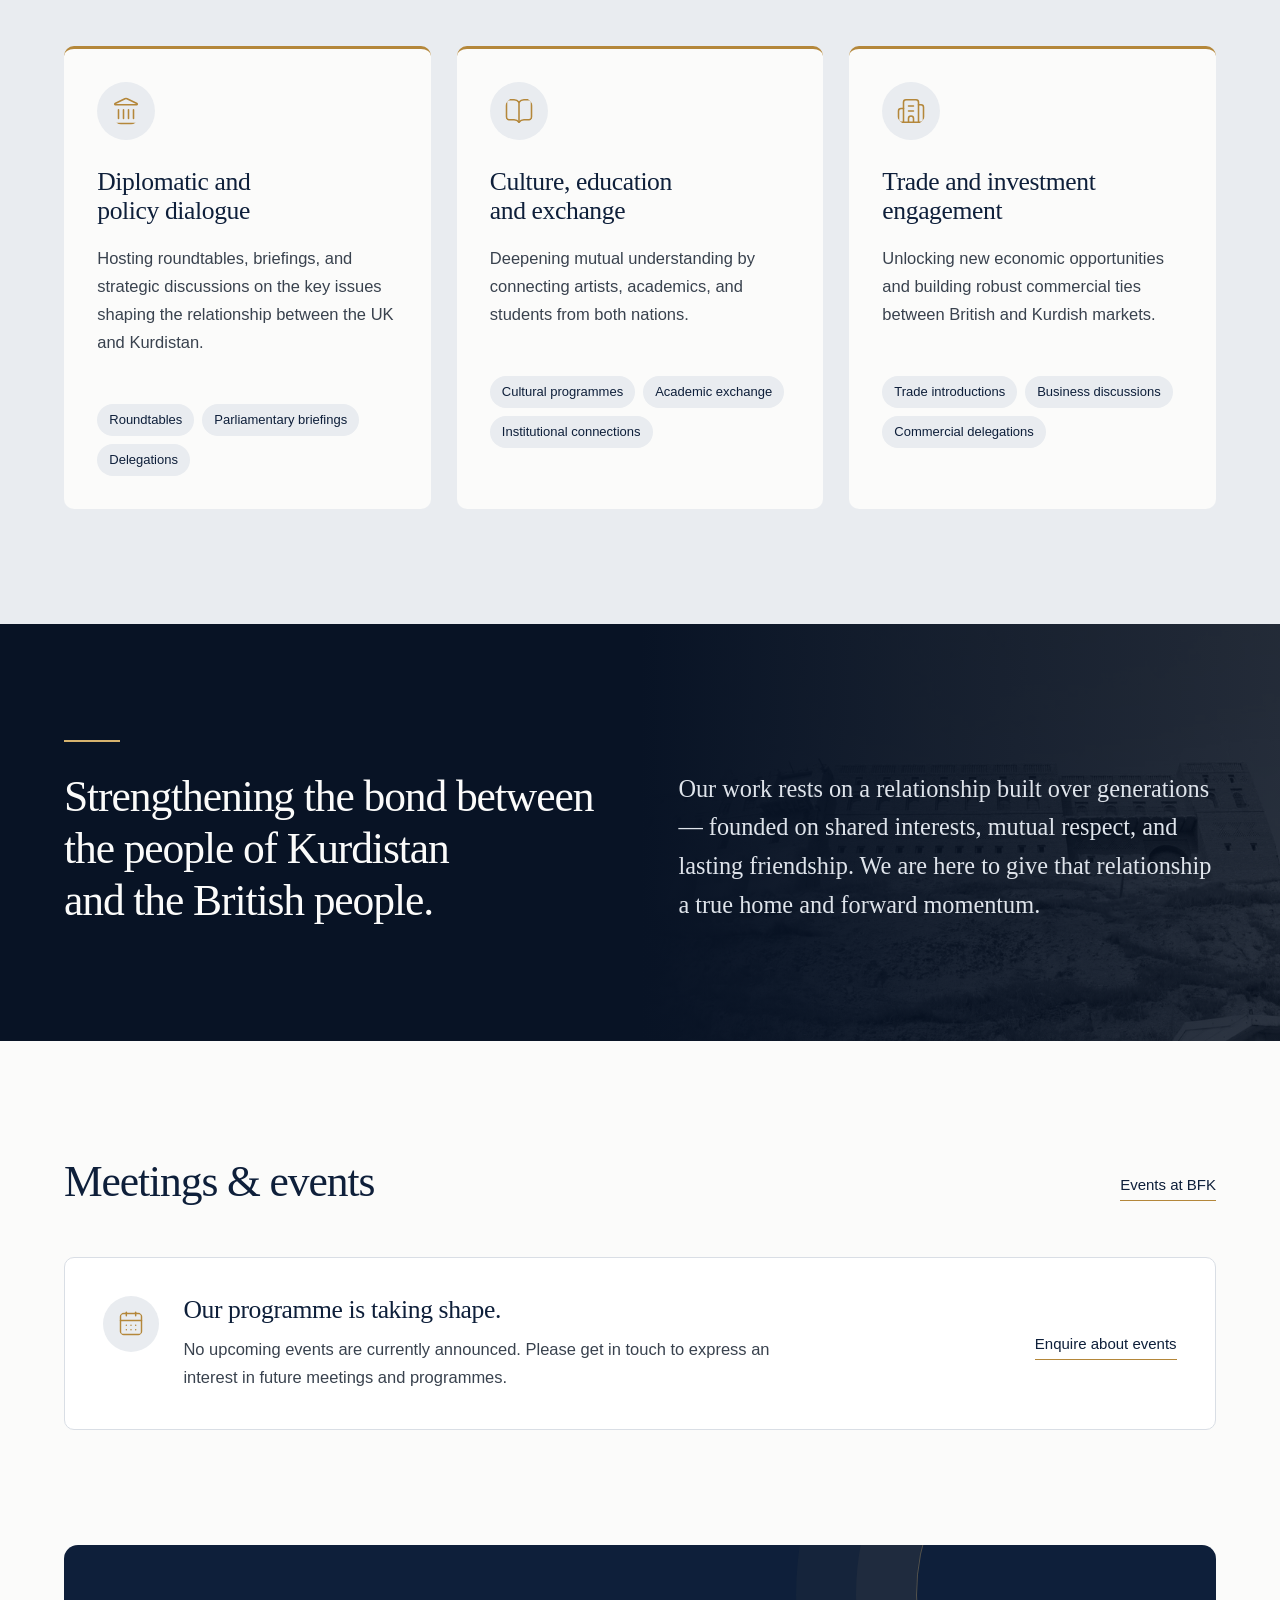
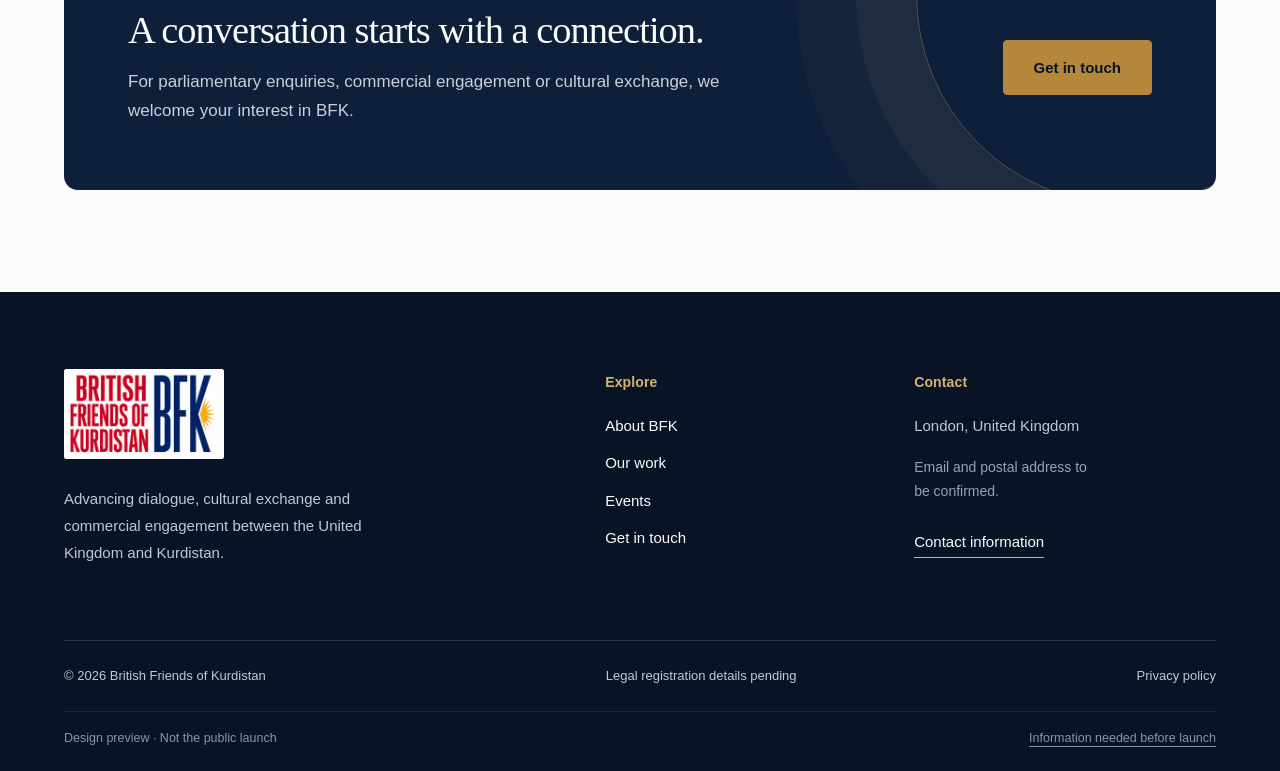
==== commit e82d89eb: "Redesign site with a modern look; keep all copy unchanged - Hero pairs Westminster and Erbil photos " ====
--- a/index.html
+++ b/index.html
@@ -1,2 +1,2 @@
-<!DOCTYPE html><html lang="en-GB" dir="ltr"><head><meta charSet="utf-8"/><meta name="viewport" content="width=device-width, initial-scale=1"/><link rel="stylesheet" href="/_next/static/css/index.pZnD62BD.css" data-rsc-css-href="/_next/static/css/index.pZnD62BD.css" data-precedence="vite-rsc/importer-resources"/><link rel="modulepreload" fetchPriority="low" href="/_next/static/chunks/index-Bu0PhiIf.js"/><script src="/_next/static/chunks/rolldown-runtime-C60lm6uB.js" type="module" async=""></script><script src="/_next/static/chunks/framework-D_rUT4EX.js" type="module" async=""></script><script src="/_next/static/chunks/app-elements-H_Dr48wG.js" type="module" async=""></script><script src="/_next/static/chunks/hash-Cp347hhd.js" type="module" async=""></script><script src="/_next/static/chunks/record-uXSNv6cl.js" type="module" async=""></script><script src="/_next/static/chunks/app-rsc-cache-busting-ysfOAMrA.js" type="module" async=""></script><script src="/_next/static/chunks/app-rsc-render-mode-CvTCGruk.js" type="module" async=""></script><script src="/_next/static/chunks/headers-C_MtfdF4.js" type="module" async=""></script><script src="/_next/static/chunks/protocol-headers-B9-bVeat.js" type="module" async=""></script><script src="/_next/static/chunks/deployment-id-DFhHa9wO.js" type="module" async=""></script><script src="/_next/static/chunks/navigation-errors-D5LMQqDL.js" type="module" async=""></script><link rel="modulepreload" href="/_next/static/chunks/layout-segment-context-B3_L6_Nk.js" crossorigin=""/><link rel="modulepreload" href="/_next/static/chunks/header-DgQLZja0.js" crossorigin=""/><link rel="modulepreload" href="/_next/static/chunks/utils-CUY_fBOw.js" crossorigin=""/><link rel="modulepreload" href="/_next/static/chunks/Icon-BEWhI24U.js" crossorigin=""/><link rel="modulepreload" href="/_next/static/chunks/link-D3Bam37r.js" crossorigin=""/><link rel="modulepreload" href="/_next/static/chunks/app-route-prefetch-policy-CpBGOUIQ.js" crossorigin=""/><link rel="modulepreload" href="/_next/static/chunks/query-DWOJKAZx.js" crossorigin=""/><title>British Friends of Kurdistan | Dialogue, exchange and engagement</title><meta name="description" content="An independent London-based organisation advancing dialogue, cultural exchange and commercial engagement between the United Kingdom and Kurdistan."/><meta name="robots" content="noindex, nofollow"/><meta property="og:title" content="British Friends of Kurdistan"/><meta property="og:description" content="An independent platform for dialogue, cultural exchange and commercial engagement between the United Kingdom and Kurdistan."/><meta property="og:type" content="website"/><meta property="og:locale" content="en_GB"/><meta name="twitter:card" content="summary_large_image"/><meta name="twitter:title" content="British Friends of Kurdistan"/><meta name="twitter:description" content="Dialogue, cultural exchange and commercial engagement between the United Kingdom and Kurdistan."/><link rel="shortcut icon" href="/favicon.svg"/><link rel="icon" href="/favicon.svg"/><link rel="preload" href="/fonts/inter-latin.woff2" as="font" type="font/woff2" crossorigin="anonymous"/><link rel="preload" href="/fonts/spectral-regular.woff2" as="font" type="font/woff2" crossorigin="anonymous"/><script>Object.assign(((self[Symbol.for("vinext.navigationRuntime")]??={bootstrap:{routeManifest:null},functions:{}}).bootstrap.rsc??={rsc:[]}),{params:{},nav:{"pathname":"/","searchParams":[]}})</script><link rel="modulepreload" href="/_next/static/chunks/index-Bu0PhiIf.js" />
-</head><body><a class="skip-link" href="#main-content">Skip to content</a><header class="site-header"><div class="container header-inner"><a href="/" aria-label="British Friends of Kurdistan home" class="brand"><span class="official-logo"><img src="/images/bfk-official-logo.jpeg" width="1536" height="768" alt="British Friends of Kurdistan — BFK"/></span></a><nav class="desktop-nav" aria-label="Main navigation"><a href="/" aria-current="page" class="">Home</a><a href="/about" class="">About BFK</a><a href="/our-work" class="">Our work</a><a href="/events" class="">Events</a><a href="/contact" class="nav-contact">Get in touch</a></nav><div class="mobile-menu"><button class="menu-button" aria-label="Open navigation" type="button" aria-haspopup="dialog" aria-expanded="false" data-state="closed" data-slot="sheet-trigger"><svg xmlns="http://www.w3.org/2000/svg" width="24" height="24" viewBox="0 0 24 24" fill="none" stroke="currentColor" stroke-width="2" stroke-linecap="round" stroke-linejoin="round" class="lucide lucide-menu" aria-hidden="true"><path d="M4 5h16"></path><path d="M4 12h16"></path><path d="M4 19h16"></path></svg><span>Menu</span></button></div></div></header><main id="main-content"><section class="hero" aria-labelledby="hero-title"><img class="hero-photograph" src="/images/westminster.webp" width="2000" height="902" alt="" aria-hidden="true" fetchPriority="high"/><div class="container hero-inner"><div class="hero-copy"><span class="brass-rule" aria-hidden="true"></span><h1 id="hero-title">Strengthening Relations Through Informed Diplomatic and Policy Dialogue</h1><p>An independent platform advancing dialogue, cultural exchange, and commercial engagement between the United Kingdom and Kurdistan.</p><div class="actions"><a href="/contact" class="button">Get in touch</a><a href="/about" class="text-link light">About BFK</a></div></div><div class="hero-caption"><span>Based in London. Connected to Kurdistan.</span><span>Dialogue · Exchange · Friendship</span></div></div></section><section class="section introduction container" aria-labelledby="intro-title"><div><span class="brass-rule" aria-hidden="true"></span><h2 id="intro-title">A lasting friendship.<br/>A shared future.</h2><a href="/about" class="text-link">Discover BFK</a></div><div><p class="intro-text">BFK is formed to act as a vital bridge for the United Kingdom and Kurdistan partnership, helping cultivate deeper cultural, educational, and diplomatic connectivity directly in the heart of the UK capital. We bring together MPs, peers, and supporters dedicated to promoting a strong bilateral relationship and supporting peace in the Middle East.</p><p class="independent-note">Independent and non-partisan. Working across all parties.</p></div></section><section class="section focus-section" aria-labelledby="work-title"><div class="container"><div class="section-heading"><h2 id="work-title">Three areas. One relationship.</h2><a href="/our-work" class="text-link">Explore our work</a></div><div class="focus-trio"><article class="focus-item"><svg xmlns="http://www.w3.org/2000/svg" width="40" height="40" viewBox="0 0 24 24" fill="none" stroke="currentColor" stroke-width="1" stroke-linecap="round" stroke-linejoin="round" class="lucide lucide-landmark focus-mark" aria-hidden="true"><path d="M10 18v-7"></path><path d="M11.119 2.205a2 2 0 0 1 1.762 0l7.84 3.846A.5.5 0 0 1 20.5 7h-17a.5.5 0 0 1-.22-.949z"></path><path d="M14 18v-7"></path><path d="M18 18v-7"></path><path d="M3 22h18"></path><path d="M6 18v-7"></path></svg><h3><a href="/our-work#dialogue">Diplomatic and policy dialogue</a></h3><p>Hosting roundtables, briefings, and strategic discussions on the key issues shaping the relationship between the UK and Kurdistan.</p></article><article class="focus-item"><svg xmlns="http://www.w3.org/2000/svg" width="40" height="40" viewBox="0 0 24 24" fill="none" stroke="currentColor" stroke-width="1" stroke-linecap="round" stroke-linejoin="round" class="lucide lucide-book-open focus-mark" aria-hidden="true"><path d="M12 5v16"></path><path d="M20.001 19A2 2 0 0022 17V5a2 2 0 00-1.999-2L16 3.002A5 5 0 0012 5a5 5 0 00-4-2H4a2 2 0 00-2 2v12a2 2 0 001.999 2H8a5 5 0 014 2 5 5 0 014-2z"></path></svg><h3><a href="/our-work#exchange">Culture, education and exchange</a></h3><p>Deepening mutual understanding by connecting artists, academics, and students from both nations.</p></article><article class="focus-item"><svg xmlns="http://www.w3.org/2000/svg" width="40" height="40" viewBox="0 0 24 24" fill="none" stroke="currentColor" stroke-width="1" stroke-linecap="round" stroke-linejoin="round" class="lucide lucide-building2 lucide-building-2 focus-mark" aria-hidden="true"><path d="M10 12h4"></path><path d="M10 8h4"></path><path d="M14 21v-3a2 2 0 0 0-4 0v3"></path><path d="M6 10H4a2 2 0 0 0-2 2v7a2 2 0 0 0 2 2h16a2 2 0 0 0 2-2V9a2 2 0 0 0-2-2h-2"></path><path d="M6 21V5a2 2 0 0 1 2-2h8a2 2 0 0 1 2 2v16"></path></svg><h3><a href="/our-work#trade">Trade and investment engagement</a></h3><p>Unlocking new economic opportunities and building robust commercial ties between British and Kurdish markets.</p></article></div></div></section><section class="vision" aria-labelledby="vision-title"><div class="container vision-inner"><span class="brass-rule" aria-hidden="true"></span><h2 id="vision-title">Strengthening the bond between the people of Kurdistan and the British people.</h2><p>Our work rests on a relationship built over generations — founded on shared interests, mutual respect, and lasting friendship. We are here to give that relationship a true home and forward momentum.</p></div></section><section class="section container" aria-labelledby="events-title"><div class="section-heading"><h2 id="events-title">Meetings &amp; events</h2><a href="/events" class="text-link">Events at BFK</a></div><div><div data-slot="empty" class="flex min-w-0 flex-1 flex-col items-center justify-center gap-6 rounded-lg border-dashed p-6 text-center text-balance md:p-12 bfk-empty"><div><h3>Our programme is taking shape.</h3><p>No upcoming events are currently announced. Please get in touch to express an interest in future meetings and programmes.</p></div><a href="/contact" class="text-link">Enquire about events</a></div></div></section><section class="contact-invitation"><div class="container invitation-inner"><div><h2>A conversation starts with a connection.</h2><p>For parliamentary enquiries, commercial engagement or cultural exchange, we welcome your interest in BFK.</p></div><a href="/contact" class="button dark">Get in touch</a></div></section></main><footer class="site-footer"><div class="container"><div class="footer-grid"><div class="footer-about"><a href="/" aria-label="British Friends of Kurdistan home"><span class="official-logo"><img src="/images/bfk-official-logo.jpeg" width="1536" height="768" alt="British Friends of Kurdistan — BFK"/></span></a><p>Advancing dialogue, cultural exchange and commercial engagement between the United Kingdom and Kurdistan.</p></div><div><h2>Explore</h2><nav aria-label="Footer navigation"><a href="/about">About BFK</a><a href="/our-work">Our work</a><a href="/events">Events</a><a href="/contact">Get in touch</a></nav></div><div><h2>Contact</h2><p>London, United Kingdom</p><p class="footer-pending">Email and postal address to be confirmed.</p><a href="/contact" class="text-link light">Contact information</a></div></div><div class="footer-bottom"><p>© <!-- -->2026<!-- --> British Friends of Kurdistan</p><p>Legal registration details pending</p><a href="/privacy">Privacy policy</a></div><div class="preview-footer"><span>Design preview · Not the public launch</span><a href="/launch-checklist">Information needed before launch</a></div></div></footer><script type="application/ld+json">{"@context":"https://schema.org","@type":"Organization","name":"British Friends of Kurdistan","alternateName":"BFK","description":"An independent London-based organisation advancing dialogue, cultural exchange and commercial engagement between the United Kingdom and Kurdistan.","address":{"@type":"PostalAddress","addressLocality":"London","addressCountry":"GB"}}</script><script type="module" src="/_next/static/chunks/index-Bu0PhiIf.js" id="_R_" async=""></script><script>((self[Symbol.for("vinext.navigationRuntime")]??={bootstrap:{routeManifest:null},functions:{}}).bootstrap.rsc??={rsc:[]}).rsc.push("0:{\"page:/\":\"$L1\",\"layout:/\":\"$L2\",\"route:/\":\"$L3\",\"__route\":\"route:/\",\"__interceptionContext\":null,\"__layoutIds\":[\"layout:/\"],\"__rootLayout\":\"/\",\"__bfcacheSegmentIdentities\":{\"layout:/\":\"[\\\"layout\\\",\\\"layout:/\\\",\\\"root-boundary:/\\\",\\\"\\\"]\",\"page:/\":\"[\\\"page\\\",\\\"page:/\\\",\\\"root-boundary:/\\\",\\\"\\\"]\"},\"__srcPage\":[\"page\"],\"__layoutFlags\":{\"layout:/\":\"s\"},\"__artifactCompatibility\":{\"schemaVersion\":1,\"graphVersion\":\"app-route-graph:1177fd80f83fa7b0\",\"deploymentVersion\":\"e1fc4d0c-3be5-45c2-84c6-892bc8a1e4f2\",\"appElementsSchemaVersion\":1,\"rscPayloadSchemaVersion\":1,\"rootBoundaryId\":\"/\",\"renderEpoch\":null}}\n")</script><script>((self[Symbol.for("vinext.navigationRuntime")]??={bootstrap:{routeManifest:null},functions:{}}).bootstrap.rsc??={rsc:[]}).rsc.push("4:I[\"11021ebf0d7c\",[],\"default\",1]\n")</script><script>((self[Symbol.for("vinext.navigationRuntime")]??={bootstrap:{routeManifest:null},functions:{}}).bootstrap.rsc??={rsc:[]}).rsc.push("5:I[\"74f944bd09a9\",[],\"Children\",1]\n")</script><script>((self[Symbol.for("vinext.navigationRuntime")]??={bootstrap:{routeManifest:null},functions:{}}).bootstrap.rsc??={rsc:[]}).rsc.push("6:I[\"c2747888630f\",[],\"default\",1]\n")</script><script>((self[Symbol.for("vinext.navigationRuntime")]??={bootstrap:{routeManifest:null},functions:{}}).bootstrap.rsc??={rsc:[]}).rsc.push("7:I[\"11021ebf0d7c\",[],\"Wordmark\",1]\n")</script><script>((self[Symbol.for("vinext.navigationRuntime")]??={bootstrap:{routeManifest:null},functions:{}}).bootstrap.rsc??={rsc:[]}).rsc.push("8:I[\"52529b92208a\",[],\"GlobalErrorBoundary\",1]\n")</script><script>((self[Symbol.for("vinext.navigationRuntime")]??={bootstrap:{routeManifest:null},functions:{}}).bootstrap.rsc??={rsc:[]}).rsc.push("9:I[\"18ecf746a395\",[],\"default\",1]\n")</script><script>((self[Symbol.for("vinext.navigationRuntime")]??={bootstrap:{routeManifest:null},functions:{}}).bootstrap.rsc??={rsc:[]}).rsc.push("a:I[\"52529b92208a\",[],\"ErrorBoundary\",1]\n")</script><script>((self[Symbol.for("vinext.navigationRuntime")]??={bootstrap:{routeManifest:null},functions:{}}).bootstrap.rsc??={rsc:[]}).rsc.push("b:I[\"1b73e8b5fbe4\",[],\"LayoutSegmentProvider\",1]\n")</script><script>((self[Symbol.for("vinext.navigationRuntime")]??={bootstrap:{routeManifest:null},functions:{}}).bootstrap.rsc??={rsc:[]}).rsc.push("c:I[\"74f944bd09a9\",[],\"Slot\",1]\n")</script><script>((self[Symbol.for("vinext.navigationRuntime")]??={bootstrap:{routeManifest:null},functions:{}}).bootstrap.rsc??={rsc:[]}).rsc.push("d:I[\"52529b92208a\",[],\"NotFoundBoundary\",1]\n")</script><script>((self[Symbol.for("vinext.navigationRuntime")]??={bootstrap:{routeManifest:null},functions:{}}).bootstrap.rsc??={rsc:[]}).rsc.push("e:I[\"78579b1089e4\",[],\"AppRouterScrollTarget\",1]\n")</script><script>((self[Symbol.for("vinext.navigationRuntime")]??={bootstrap:{routeManifest:null},functions:{}}).bootstrap.rsc??={rsc:[]}).rsc.push("f:I[\"52529b92208a\",[],\"RedirectBoundary\",1]\n")</script><script>((self[Symbol.for("vinext.navigationRuntime")]??={bootstrap:{routeManifest:null},functions:{}}).bootstrap.rsc??={rsc:[]}).rsc.push(":HL[\"/_next/static/css/index.pZnD62BD.css\",\"style\"     ]\n")</script><script>((self[Symbol.for("vinext.navigationRuntime")]??={bootstrap:{routeManifest:null},functions:{}}).bootstrap.rsc??={rsc:[]}).rsc.push(":HL[\"/fonts/inter-latin.woff2\",\"font\",{\"crossOrigin\":\"anonymous\",\"type\":\"font/woff2\"}]\n")</script><script>((self[Symbol.for("vinext.navigationRuntime")]??={bootstrap:{routeManifest:null},functions:{}}).bootstrap.rsc??={rsc:[]}).rsc.push(":HL[\"/fonts/spectral-regular.woff2\",\"font\",{\"crossOrigin\":\"anonymous\",\"type\":\"font/woff2\"}]\n")</script><script>((self[Symbol.for("vinext.navigationRuntime")]??={bootstrap:{routeManifest:null},functions:{}}).bootstrap.rsc??={rsc:[]}).rsc.push("2:[[[\"$\",\"link\",\"css:/_next/static/css/index.pZnD62BD.css\",{\"rel\":\"stylesheet\",\"precedence\":\"vite-rsc/importer-resources\",\"href\":\"/_next/static/css/index.pZnD62BD.css\",\"data-rsc-css-href\":\"/_next/static/css/index.pZnD62BD.css\"}],\"$undefined\"],[\"$\",\"html\",null,{\"lang\":\"en-GB\",\"dir\":\"ltr\",\"children\":[[\"$\",\"head\",null,{\"children\":[[\"$\",\"link\",null,{\"rel\":\"preload\",\"href\":\"/fonts/inter-latin.woff2\",\"as\":\"font\",\"type\":\"font/woff2\",\"crossOrigin\":\"anonymous\"}],[\"$\",\"link\",null,{\"rel\":\"preload\",\"href\":\"/fonts/spectral-regular.woff2\",\"as\":\"font\",\"type\":\"font/woff2\",\"crossOrigin\":\"anonymous\"}]]}],[\"$\",\"body\",null,{\"children\":[[\"$\",\"a\",null,{\"className\":\"skip-link\",\"href\":\"#main-content\",\"children\":\"Skip to content\"}],[\"$\",\"$L4\",null,{}],[\"$\",\"$L5\",null,{}],[\"$\",\"footer\",null,{\"className\":\"site-footer\",\"children\":[\"$\",\"div\",null,{\"className\":\"container\",\"children\":[[\"$\",\"div\",null,{\"className\":\"footer-grid\",\"children\":[[\"$\",\"div\",null,{\"className\":\"footer-about\",\"children\":[[\"$\",\"$L6\",null,{\"href\":\"/\",\"aria-label\":\"British Friends of Kurdistan home\",\"children\":[\"$\",\"$L7\",null,{}]}],[\"$\",\"p\",null,{\"children\":\"Advancing dialogue, cultural exchange and commercial engagement between the United Kingdom and Kurdistan.\"}]]}],[\"$\",\"div\",null,{\"children\":[[\"$\",\"h2\",null,{\"children\":\"Explore\"}],[\"$\",\"nav\",null,{\"aria-label\":\"Footer navigation\",\"children\":[[\"$\",\"$L6\",null,{\"href\":\"/about\",\"children\":\"About BFK\"}],[\"$\",\"$L6\",null,{\"href\":\"/our-work\",\"children\":\"Our work\"}],[\"$\",\"$L6\",null,{\"href\":\"/events\",\"children\":\"Events\"}],[\"$\",\"$L6\",null,{\"href\":\"/contact\",\"children\":\"Get in touch\"}]]}]]}],[\"$\",\"div\",null,{\"children\":[[\"$\",\"h2\",null,{\"children\":\"Contact\"}],[\"$\",\"p\",null,{\"children\":\"London, United Kingdom\"}],[\"$\",\"p\",null,{\"className\":\"footer-pending\",\"children\":\"Email and postal address to be confirmed.\"}],[\"$\",\"$L6\",null,{\"className\":\"text-link light\",\"href\":\"/contact\",\"children\":\"Contact information\"}]]}]]}],[\"$\",\"div\",null,{\"className\":\"footer-bottom\",\"children\":[[\"$\",\"p\",null,{\"children\":[\"© \",2026,\" British Friends of Kurdistan\"]}],[\"$\",\"p\",null,{\"children\":\"Legal registration details pending\"}],[\"$\",\"$L6\",null,{\"href\":\"/privacy\",\"children\":\"Privacy policy\"}]]}],[\"$\",\"div\",null,{\"className\":\"preview-footer\",\"children\":[[\"$\",\"span\",null,{\"children\":\"Design preview · Not the public launch\"}],[\"$\",\"$L6\",null,{\"href\":\"/launch-checklist\",\"children\":\"Information needed before launch\"}]]}]]}]}],[\"$\",\"script\",null,{\"type\":\"application/ld+json\",\"dangerouslySetInnerHTML\":{\"__html\":\"{\\\"@context\\\":\\\"https://schema.org\\\",\\\"@type\\\":\\\"Organization\\\",\\\"name\\\":\\\"British Friends of Kurdistan\\\",\\\"alternateName\\\":\\\"BFK\\\",\\\"description\\\":\\\"An independent London-based organisation advancing dialogue, cultural exchange and commercial engagement between the United Kingdom and Kurdistan.\\\",\\\"address\\\":{\\\"@type\\\":\\\"PostalAddress\\\",\\\"addressLocality\\\":\\\"London\\\",\\\"addressCountry\\\":\\\"GB\\\"}}\"}}]]}]]}]]\n")</script><script>((self[Symbol.for("vinext.navigationRuntime")]??={bootstrap:{routeManifest:null},functions:{}}).bootstrap.rsc??={rsc:[]}).rsc.push("3:[[[\"$\",\"meta\",null,{\"charSet\":\"utf-8\"}],[[\"$\",\"title\",\"0\",{\"children\":\"British Friends of Kurdistan | Dialogue, exchange and engagement\"}],[\"$\",\"meta\",\"1\",{\"name\":\"description\",\"content\":\"An independent London-based organisation advancing dialogue, cultural exchange and commercial engagement between the United Kingdom and Kurdistan.\"}],[\"$\",\"meta\",\"2\",{\"name\":\"robots\",\"content\":\"noindex, nofollow\"}],[\"$\",\"meta\",\"3\",{\"property\":\"og:title\",\"content\":\"British Friends of Kurdistan\"}],[\"$\",\"meta\",\"4\",{\"property\":\"og:description\",\"content\":\"An independent platform for dialogue, cultural exchange and commercial engagement between the United Kingdom and Kurdistan.\"}],[\"$\",\"meta\",\"5\",{\"property\":\"og:type\",\"content\":\"website\"}],[\"$\",\"meta\",\"6\",{\"property\":\"og:locale\",\"content\":\"en_GB\"}],[\"$\",\"meta\",\"7\",{\"name\":\"twitter:card\",\"content\":\"summary_large_image\"}],[\"$\",\"meta\",\"8\",{\"name\":\"twitter:title\",\"content\":\"British Friends of Kurdistan\"}],[\"$\",\"meta\",\"9\",{\"name\":\"twitter:description\",\"content\":\"Dialogue, cultural exchange and commercial engagement between the United Kingdom and Kurdistan.\"}],[\"$\",\"link\",\"10\",{\"data-vinext-streamed-icon\":\"$undefined\",\"rel\":\"shortcut icon\",\"href\":\"/favicon.svg\",\"type\":\"$undefined\",\"sizes\":\"$undefined\",\"color\":\"$undefined\",\"media\":\"$undefined\",\"fetchPriority\":\"$undefined\"}],[\"$\",\"link\",\"11\",{\"data-vinext-streamed-icon\":\"$undefined\",\"rel\":\"icon\",\"href\":\"/favicon.svg\",\"type\":\"$undefined\",\"sizes\":\"$undefined\",\"color\":\"$undefined\",\"media\":\"$undefined\",\"fetchPriority\":\"$undefined\"}]],[[\"$\",\"meta\",\"0\",{\"name\":\"viewport\",\"content\":\"width=device-width, initial-scale=1\"}]]],[\"$\",\"$L8\",null,{\"fallback\":\"$9\",\"children\":[\"$\",\"$La\",null,{\"fallback\":\"$9\",\"children\":[\"$\",\"$Lb\",null,{\"providerId\":\"layout:/\",\"segmentMap\":{\"children\":[]},\"children\":[\"$\",\"$Lc\",null,{\"id\":\"layout:/\",\"parallelSlots\":\"$undefined\",\"children\":[\"$\",\"$Ld\",null,{\"resetKey\":\"\",\"fallback\":[\"$\",\"main\",null,{\"id\":\"main-content\",\"className\":\"container not-found\",\"children\":[[\"$\",\"span\",null,{\"className\":\"brass-rule\",\"aria-hidden\":\"true\"}],[\"$\",\"h1\",null,{\"children\":\"We couldn’t find that page.\"}],[\"$\",\"p\",null,{\"children\":\"The page may have moved or the address may be incomplete. You can return to the homepage or find the right contact at BFK.\"}],[\"$\",\"div\",null,{\"className\":\"actions\",\"children\":[[\"$\",\"$L6\",null,{\"className\":\"button dark\",\"href\":\"/\",\"children\":\"Back to home\"}],[\"$\",\"$L6\",null,{\"className\":\"text-link\",\"href\":\"/contact\",\"children\":\"Get in touch\"}]]}]]}],\"children\":[\"$\",\"$Ld\",null,{\"resetKey\":\"\",\"fallback\":[\"$\",\"main\",null,{\"id\":\"main-content\",\"className\":\"container not-found\",\"children\":[[\"$\",\"span\",null,{\"className\":\"brass-rule\",\"aria-hidden\":\"true\"}],[\"$\",\"h1\",null,{\"children\":\"We couldn’t find that page.\"}],[\"$\",\"p\",null,{\"children\":\"The page may have moved or the address may be incomplete. You can return to the homepage or find the right contact at BFK.\"}],[\"$\",\"div\",null,{\"className\":\"actions\",\"children\":[[\"$\",\"$L6\",null,{\"className\":\"button dark\",\"href\":\"/\",\"children\":\"Back to home\"}],[\"$\",\"$L6\",null,{\"className\":\"text-link\",\"href\":\"/contact\",\"children\":\"Get in touch\"}]]}]]}],\"children\":[\"$\",\"$Le\",null,{\"children\":[\"$\",\"$Lf\",null,{\"children\":[[\"$\",\"$Lb\",null,{\"providerId\":\"page:/\",\"segmentMap\":{\"children\":[\"__PAGE__\"]},\"children\":[\"$\",\"$Lc\",null,{\"id\":\"page:/\"}]}],null]}]}]}]}]}]}]}]}],null,null]\n")</script><script>((self[Symbol.for("vinext.navigationRuntime")]??={bootstrap:{routeManifest:null},functions:{}}).bootstrap.rsc??={rsc:[]}).rsc.push("10:I[\"066132fd2803\",[],\"default\",1]\n")</script><script>((self[Symbol.for("vinext.navigationRuntime")]??={bootstrap:{routeManifest:null},functions:{}}).bootstrap.rsc??={rsc:[]}).rsc.push(":HL[\"/images/westminster.webp\",\"image\",{\"fetchPriority\":\"high\"}]\n")</script><script>((self[Symbol.for("vinext.navigationRuntime")]??={bootstrap:{routeManifest:null},functions:{}}).bootstrap.rsc??={rsc:[]}).rsc.push("1:[\"$\",\"main\",null,{\"id\":\"main-content\",\"children\":[[\"$\",\"section\",null,{\"className\":\"hero\",\"aria-labelledby\":\"hero-title\",\"children\":[[\"$\",\"img\",null,{\"className\":\"hero-photograph\",\"src\":\"/images/westminster.webp\",\"width\":\"2000\",\"height\":\"902\",\"alt\":\"\",\"aria-hidden\":\"true\",\"fetchPriority\":\"high\"}],[\"$\",\"div\",null,{\"className\":\"container hero-inner\",\"children\":[[\"$\",\"div\",null,{\"className\":\"hero-copy\",\"children\":[[\"$\",\"span\",null,{\"className\":\"brass-rule\",\"aria-hidden\":\"true\"}],[\"$\",\"h1\",null,{\"id\":\"hero-title\",\"children\":\"Strengthening Relations Through Informed Diplomatic and Policy Dialogue\"}],[\"$\",\"p\",null,{\"children\":\"An independent platform advancing dialogue, cultural exchange, and commercial engagement between the United Kingdom and Kurdistan.\"}],[\"$\",\"div\",null,{\"className\":\"actions\",\"children\":[[\"$\",\"$L6\",null,{\"className\":\"button\",\"href\":\"/contact\",\"children\":\"Get in touch\"}],[\"$\",\"$L6\",null,{\"className\":\"text-link light\",\"href\":\"/about\",\"children\":\"About BFK\"}]]}]]}],[\"$\",\"div\",null,{\"className\":\"hero-caption\",\"children\":[[\"$\",\"span\",null,{\"children\":\"Based in London. Connected to Kurdistan.\"}],[\"$\",\"span\",null,{\"children\":\"Dialogue · Exchange · Friendship\"}]]}]]}]]}],[\"$\",\"section\",null,{\"className\":\"section introduction container\",\"aria-labelledby\":\"intro-title\",\"children\":[[\"$\",\"div\",null,{\"children\":[[\"$\",\"span\",null,{\"className\":\"brass-rule\",\"aria-hidden\":\"true\"}],[\"$\",\"h2\",null,{\"id\":\"intro-title\",\"children\":[\"A lasting friendship.\",[\"$\",\"br\",null,{}],\"A shared future.\"]}],[\"$\",\"$L6\",null,{\"className\":\"text-link\",\"href\":\"/about\",\"children\":\"Discover BFK\"}]]}],[\"$\",\"div\",null,{\"children\":[[\"$\",\"p\",null,{\"className\":\"intro-text\",\"children\":\"BFK is formed to act as a vital bridge for the United Kingdom and Kurdistan partnership, helping cultivate deeper cultural, educational, and diplomatic connectivity directly in the heart of the UK capital. We bring together MPs, peers, and supporters dedicated to promoting a strong bilateral relationship and supporting peace in the Middle East.\"}],[\"$\",\"p\",null,{\"className\":\"independent-note\",\"children\":\"Independent and non-partisan. Working across all parties.\"}]]}]]}],[\"$\",\"section\",null,{\"className\":\"section focus-section\",\"aria-labelledby\":\"work-title\",\"children\":[\"$\",\"div\",null,{\"className\":\"container\",\"children\":[[\"$\",\"div\",null,{\"className\":\"section-heading\",\"children\":[[\"$\",\"h2\",null,{\"id\":\"work-title\",\"children\":\"Three areas. One relationship.\"}],[\"$\",\"$L6\",null,{\"href\":\"/our-work\",\"className\":\"text-link\",\"children\":\"Explore our work\"}]]}],[\"$\",\"div\",null,{\"className\":\"focus-trio\",\"children\":[[\"$\",\"article\",\"dialogue\",{\"className\":\"focus-item\",\"children\":[[\"$\",\"$L10\",null,{\"ref\":\"$undefined\",\"iconNode\":[[\"path\",{\"d\":\"M10 18v-7\",\"key\":\"wt116b\"}],[\"path\",{\"d\":\"M11.119 2.205a2 2 0 0 1 1.762 0l7.84 3.846A.5.5 0 0 1 20.5 7h-17a.5.5 0 0 1-.22-.949z\",\"key\":\"yxxwt6\"}],[\"path\",{\"d\":\"M14 18v-7\",\"key\":\"vav6t3\"}],[\"path\",{\"d\":\"M18 18v-7\",\"key\":\"aexdmj\"}],[\"path\",{\"d\":\"M3 22h18\",\"key\":\"8prr45\"}],[\"path\",{\"d\":\"M6 18v-7\",\"key\":\"1ivflk\"}]],\"className\":\"lucide-landmark focus-mark\",\"aria-hidden\":\"true\",\"strokeWidth\":1,\"size\":40}],[\"$\",\"h3\",null,{\"children\":[\"$\",\"$L6\",null,{\"href\":\"/our-work#dialogue\",\"children\":\"Diplomatic and policy dialogue\"}]}],[\"$\",\"p\",null,{\"children\":\"Hosting roundtables, briefings, and strategic discussions on the key issues shaping the relationship between the UK and Kurdistan.\"}]]}],[\"$\",\"article\",\"exchange\",{\"className\":\"focus-item\",\"children\":[[\"$\",\"$L10\",null,{\"ref\":\"$undefined\",\"iconNode\":[[\"path\",{\"d\":\"M12 5v16\",\"key\":\"1f6ucr\"}],[\"path\",{\"d\":\"M20.001 19A2 2 0 0022 17V5a2 2 0 00-1.999-2L16 3.002A5 5 0 0012 5a5 5 0 00-4-2H4a2 2 0 00-2 2v12a2 2 0 001.999 2H8a5 5 0 014 2 5 5 0 014-2z\",\"key\":\"1fyvmf\"}]],\"className\":\"lucide-book-open focus-mark\",\"aria-hidden\":\"true\",\"strokeWidth\":1,\"size\":40}],[\"$\",\"h3\",null,{\"children\":[\"$\",\"$L6\",null,{\"href\":\"/our-work#exchange\",\"children\":\"Culture, education and exchange\"}]}],[\"$\",\"p\",null,{\"children\":\"Deepening mutual understanding by connecting artists, academics, and students from both nations.\"}]]}],[\"$\",\"article\",\"trade\",{\"className\":\"focus-item\",\"children\":[[\"$\",\"$L10\",null,{\"ref\":\"$undefined\",\"iconNode\":[[\"path\",{\"d\":\"M10 12h4\",\"key\":\"a56b0p\"}],[\"path\",{\"d\":\"M10 8h4\",\"key\":\"1sr2af\"}],[\"path\",{\"d\":\"M14 21v-3a2 2 0 0 0-4 0v3\",\"key\":\"1rgiei\"}],[\"path\",{\"d\":\"M6 10H4a2 2 0 0 0-2 2v7a2 2 0 0 0 2 2h16a2 2 0 0 0 2-2V9a2 2 0 0 0-2-2h-2\",\"key\":\"secmi2\"}],[\"path\",{\"d\":\"M6 21V5a2 2 0 0 1 2-2h8a2 2 0 0 1 2 2v16\",\"key\":\"16ra0t\"}]],\"className\":\"lucide-building2 lucide-building-2 focus-mark\",\"aria-hidden\":\"true\",\"strokeWidth\":1,\"size\":40}],\"$L11\",\"$L12\"]}]]}]]}]}],\"$L13\",\"$L14\",\"$L15\"]}]\n")</script><script>((self[Symbol.for("vinext.navigationRuntime")]??={bootstrap:{routeManifest:null},functions:{}}).bootstrap.rsc??={rsc:[]}).rsc.push("11:[\"$\",\"h3\",null,{\"children\":[\"$\",\"$L6\",null,{\"href\":\"/our-work#trade\",\"children\":\"Trade and investment engagement\"}]}]\n")</script><script>((self[Symbol.for("vinext.navigationRuntime")]??={bootstrap:{routeManifest:null},functions:{}}).bootstrap.rsc??={rsc:[]}).rsc.push("12:[\"$\",\"p\",null,{\"children\":\"Unlocking new economic opportunities and building robust commercial ties between British and Kurdish markets.\"}]\n")</script><script>((self[Symbol.for("vinext.navigationRuntime")]??={bootstrap:{routeManifest:null},functions:{}}).bootstrap.rsc??={rsc:[]}).rsc.push("13:[\"$\",\"section\",null,{\"className\":\"vision\",\"aria-labelledby\":\"vision-title\",\"children\":[\"$\",\"div\",null,{\"className\":\"container vision-inner\",\"children\":[[\"$\",\"span\",null,{\"className\":\"brass-rule\",\"aria-hidden\":\"true\"}],[\"$\",\"h2\",null,{\"id\":\"vision-title\",\"children\":\"Strengthening the bond between the people of Kurdistan and the British people.\"}],[\"$\",\"p\",null,{\"children\":\"Our work rests on a relationship built over generations — founded on shared interests, mutual respect, and lasting friendship. We are here to give that relationship a true home and forward momentum.\"}]]}]}]\n")</script><script>((self[Symbol.for("vinext.navigationRuntime")]??={bootstrap:{routeManifest:null},functions:{}}).bootstrap.rsc??={rsc:[]}).rsc.push("14:[\"$\",\"section\",null,{\"className\":\"section container\",\"aria-labelledby\":\"events-title\",\"children\":[[\"$\",\"div\",null,{\"className\":\"section-heading\",\"children\":[[\"$\",\"h2\",null,{\"id\":\"events-title\",\"children\":\"Meetings \u0026 events\"}],[\"$\",\"$L6\",null,{\"className\":\"text-link\",\"href\":\"/events\",\"children\":\"Events at BFK\"}]]}],[[\"$\",\"div\",null,{\"children\":[\"$\",\"div\",null,{\"data-slot\":\"empty\",\"className\":\"flex min-w-0 flex-1 flex-col items-center justify-center gap-6 rounded-lg border-dashed p-6 text-center text-balance md:p-12 bfk-empty\",\"children\":[[\"$\",\"div\",null,{\"children\":[[\"$\",\"h3\",null,{\"children\":\"Our programme is taking shape.\"}],[\"$\",\"p\",null,{\"children\":\"No upcoming events are currently announced. Please get in touch to express an interest in future meetings and programmes.\"}]]}],[\"$\",\"$L6\",null,{\"className\":\"text-link\",\"href\":\"/contact\",\"children\":\"Enquire about events\"}]]}]}],false]]}]\n")</script><script>((self[Symbol.for("vinext.navigationRuntime")]??={bootstrap:{routeManifest:null},functions:{}}).bootstrap.rsc??={rsc:[]}).rsc.push("15:[\"$\",\"section\",null,{\"className\":\"contact-invitation\",\"children\":[\"$\",\"div\",null,{\"className\":\"container invitation-inner\",\"children\":[[\"$\",\"div\",null,{\"children\":[[\"$\",\"h2\",null,{\"children\":\"A conversation starts with a connection.\"}],[\"$\",\"p\",null,{\"children\":\"For parliamentary enquiries, commercial engagement or cultural exchange, we welcome your interest in BFK.\"}]]}],[\"$\",\"$L6\",null,{\"className\":\"button dark\",\"href\":\"/contact\",\"children\":\"Get in touch\"}]]}]}]\n")</script><script>Object.assign(((self[Symbol.for("vinext.navigationRuntime")]??={bootstrap:{routeManifest:null},functions:{}}).bootstrap.rsc??={rsc:[]}),{"initialCacheKind":"static"});((self[Symbol.for("vinext.navigationRuntime")]??={bootstrap:{routeManifest:null},functions:{}}).bootstrap.rsc??={rsc:[]}).done=true</script></body></html>+<!DOCTYPE html><html lang="en-GB" dir="ltr"><head><meta charSet="utf-8"/><meta name="viewport" content="width=device-width, initial-scale=1"/><link rel="preload" href="/images/erbil.webp" as="image"/><link rel="stylesheet" href="/_next/static/css/index.B9G_UoSa.css" data-rsc-css-href="/_next/static/css/index.B9G_UoSa.css" data-precedence="vite-rsc/importer-resources"/><link rel="modulepreload" fetchPriority="low" href="/_next/static/chunks/index-pjrskyiC.js"/><script src="/_next/static/chunks/rolldown-runtime-C60lm6uB.js" type="module" async=""></script><script src="/_next/static/chunks/framework-D_rUT4EX.js" type="module" async=""></script><script src="/_next/static/chunks/app-elements-H_Dr48wG.js" type="module" async=""></script><script src="/_next/static/chunks/hash-Cp347hhd.js" type="module" async=""></script><script src="/_next/static/chunks/record-uXSNv6cl.js" type="module" async=""></script><script src="/_next/static/chunks/app-rsc-cache-busting-BAHUPvmi.js" type="module" async=""></script><script src="/_next/static/chunks/app-rsc-render-mode-CvTCGruk.js" type="module" async=""></script><script src="/_next/static/chunks/headers-C_MtfdF4.js" type="module" async=""></script><script src="/_next/static/chunks/protocol-headers-B9-bVeat.js" type="module" async=""></script><script src="/_next/static/chunks/deployment-id-DFhHa9wO.js" type="module" async=""></script><script src="/_next/static/chunks/navigation-errors-D5LMQqDL.js" type="module" async=""></script><link rel="modulepreload" href="/_next/static/chunks/layout-segment-context-DCCxMhUT.js" crossorigin=""/><link rel="modulepreload" href="/_next/static/chunks/header-B6IZGWEv.js" crossorigin=""/><link rel="modulepreload" href="/_next/static/chunks/utils-CUY_fBOw.js" crossorigin=""/><link rel="modulepreload" href="/_next/static/chunks/Icon-BEWhI24U.js" crossorigin=""/><link rel="modulepreload" href="/_next/static/chunks/link-DPC6xdB7.js" crossorigin=""/><link rel="modulepreload" href="/_next/static/chunks/app-route-prefetch-policy-CIW_Difh.js" crossorigin=""/><link rel="modulepreload" href="/_next/static/chunks/query-DWOJKAZx.js" crossorigin=""/><title>British Friends of Kurdistan | Dialogue, exchange and engagement</title><meta name="description" content="An independent London-based organisation advancing dialogue, cultural exchange and commercial engagement between the United Kingdom and Kurdistan."/><meta name="robots" content="index, follow"/><meta property="og:title" content="British Friends of Kurdistan"/><meta property="og:description" content="An independent platform for dialogue, cultural exchange and commercial engagement between the United Kingdom and Kurdistan."/><meta property="og:site_name" content="British Friends of Kurdistan"/><meta property="og:type" content="website"/><meta property="og:locale" content="en_GB"/><meta property="og:image" content="https://new.kurdsforlabour.org.uk/images/og-image.jpg"/><meta property="og:image:width" content="1200"/><meta property="og:image:height" content="630"/><meta property="og:image:alt" content="British Friends of Kurdistan"/><meta name="twitter:card" content="summary_large_image"/><meta name="twitter:title" content="British Friends of Kurdistan"/><meta name="twitter:description" content="Dialogue, cultural exchange and commercial engagement between the United Kingdom and Kurdistan."/><meta name="twitter:image" content="https://new.kurdsforlabour.org.uk/images/og-image.jpg"/><link rel="shortcut icon" href="/favicon.svg"/><link rel="icon" href="/favicon.svg"/><link rel="canonical" href="https://new.kurdsforlabour.org.uk"/><meta name="theme-color" content="#0E1F3A"/><link rel="preload" href="/fonts/inter-latin.woff2" as="font" type="font/woff2" crossorigin="anonymous"/><link rel="preload" href="/fonts/spectral-regular.woff2" as="font" type="font/woff2" crossorigin="anonymous"/><script>Object.assign(((self[Symbol.for("vinext.navigationRuntime")]??={bootstrap:{routeManifest:null},functions:{}}).bootstrap.rsc??={rsc:[]}),{params:{},nav:{"pathname":"/","searchParams":[]}})</script><link rel="modulepreload" href="/_next/static/chunks/index-pjrskyiC.js" />
+</head><body><a class="skip-link" href="#main-content">Skip to content</a><header class="site-header"><div class="container header-inner"><a href="/" aria-label="British Friends of Kurdistan home" class="brand"><span class="official-logo"><img src="/images/bfk-official-logo.jpeg" width="1536" height="768" alt="British Friends of Kurdistan — BFK"/></span></a><nav class="desktop-nav" aria-label="Main navigation"><a href="/" aria-current="page" class="">Home</a><a href="/about" class="">About BFK</a><a href="/our-work" class="">Our work</a><a href="/events" class="">Events</a><a href="/contact" class="nav-contact">Get in touch</a></nav><div class="mobile-menu"><button class="menu-button" aria-label="Open navigation" type="button" aria-haspopup="dialog" aria-expanded="false" data-state="closed" data-slot="sheet-trigger"><svg xmlns="http://www.w3.org/2000/svg" width="24" height="24" viewBox="0 0 24 24" fill="none" stroke="currentColor" stroke-width="2" stroke-linecap="round" stroke-linejoin="round" class="lucide lucide-menu" aria-hidden="true"><path d="M4 5h16"></path><path d="M4 12h16"></path><path d="M4 19h16"></path></svg><span>Menu</span></button></div></div></header><main id="main-content"><section class="hero" aria-labelledby="hero-title"><div class="container hero-grid"><div class="hero-copy"><span class="brass-rule" aria-hidden="true"></span><h1 id="hero-title">Strengthening Relations Through Informed Diplomatic and Policy Dialogue</h1><p>An independent platform advancing dialogue, cultural exchange, and commercial engagement between the United Kingdom and Kurdistan.</p><div class="actions"><a href="/contact" class="button">Get in touch</a><a href="/about" class="text-link light">About BFK</a></div></div><div class="hero-diptych" aria-hidden="true"><figure class="hero-photo london"><img src="/images/westminster.webp" width="2000" height="902" alt="" fetchPriority="high"/><span class="hero-place">London</span></figure><figure class="hero-photo kurdistan"><img src="/images/erbil.webp" width="1400" height="551" alt=""/><span class="hero-place">Erbil</span></figure><svg class="hero-bridge" viewBox="0 0 100 100" preserveAspectRatio="none"><path d="M58 22 C 74 16, 86 24, 84 38" pathLength="1"></path></svg><span class="bridge-dot from"></span><span class="bridge-dot to"></span></div></div><div class="container hero-caption"><span>Based in London. Connected to Kurdistan.</span><span>Dialogue · Exchange · Friendship</span></div></section><section class="section introduction container" aria-labelledby="intro-title"><div><span class="brass-rule" aria-hidden="true"></span><h2 id="intro-title">A lasting friendship.<br/>A shared future.</h2><a href="/about" class="text-link">Discover BFK</a></div><div><p class="intro-text">BFK is formed to act as a vital bridge for the United Kingdom and Kurdistan partnership, helping cultivate deeper cultural, educational, and diplomatic connectivity directly in the heart of the UK capital. We bring together MPs, peers, and supporters dedicated to promoting a strong bilateral relationship and supporting peace in the Middle East.</p><p class="independent-note">Independent and non-partisan. Working across all parties.</p></div></section><section class="section focus-section" aria-labelledby="work-title"><div class="container"><div class="section-heading"><h2 id="work-title">Three areas. One relationship.</h2><a href="/our-work" class="text-link">Explore our work</a></div><div class="focus-trio"><article class="focus-item"><svg xmlns="http://www.w3.org/2000/svg" width="24" height="24" viewBox="0 0 24 24" fill="none" stroke="currentColor" stroke-width="1.25" stroke-linecap="round" stroke-linejoin="round" class="lucide lucide-landmark focus-mark" aria-hidden="true"><path d="M10 18v-7"></path><path d="M11.119 2.205a2 2 0 0 1 1.762 0l7.84 3.846A.5.5 0 0 1 20.5 7h-17a.5.5 0 0 1-.22-.949z"></path><path d="M14 18v-7"></path><path d="M18 18v-7"></path><path d="M3 22h18"></path><path d="M6 18v-7"></path></svg><h3><a href="/our-work#dialogue">Diplomatic and policy dialogue</a></h3><p>Hosting roundtables, briefings, and strategic discussions on the key issues shaping the relationship between the UK and Kurdistan.</p><ul class="focus-tags" aria-label="Types of activity"><li>Roundtables</li><li>Parliamentary briefings</li><li>Delegations</li></ul></article><article class="focus-item"><svg xmlns="http://www.w3.org/2000/svg" width="24" height="24" viewBox="0 0 24 24" fill="none" stroke="currentColor" stroke-width="1.25" stroke-linecap="round" stroke-linejoin="round" class="lucide lucide-book-open focus-mark" aria-hidden="true"><path d="M12 5v16"></path><path d="M20.001 19A2 2 0 0022 17V5a2 2 0 00-1.999-2L16 3.002A5 5 0 0012 5a5 5 0 00-4-2H4a2 2 0 00-2 2v12a2 2 0 001.999 2H8a5 5 0 014 2 5 5 0 014-2z"></path></svg><h3><a href="/our-work#exchange">Culture, education and exchange</a></h3><p>Deepening mutual understanding by connecting artists, academics, and students from both nations.</p><ul class="focus-tags" aria-label="Types of activity"><li>Cultural programmes</li><li>Academic exchange</li><li>Institutional connections</li></ul></article><article class="focus-item"><svg xmlns="http://www.w3.org/2000/svg" width="24" height="24" viewBox="0 0 24 24" fill="none" stroke="currentColor" stroke-width="1.25" stroke-linecap="round" stroke-linejoin="round" class="lucide lucide-building2 lucide-building-2 focus-mark" aria-hidden="true"><path d="M10 12h4"></path><path d="M10 8h4"></path><path d="M14 21v-3a2 2 0 0 0-4 0v3"></path><path d="M6 10H4a2 2 0 0 0-2 2v7a2 2 0 0 0 2 2h16a2 2 0 0 0 2-2V9a2 2 0 0 0-2-2h-2"></path><path d="M6 21V5a2 2 0 0 1 2-2h8a2 2 0 0 1 2 2v16"></path></svg><h3><a href="/our-work#trade">Trade and investment engagement</a></h3><p>Unlocking new economic opportunities and building robust commercial ties between British and Kurdish markets.</p><ul class="focus-tags" aria-label="Types of activity"><li>Trade introductions</li><li>Business discussions</li><li>Commercial delegations</li></ul></article></div></div></section><section class="vision" aria-labelledby="vision-title"><figure class="vision-photo" aria-hidden="true"><img src="/images/erbil.webp" width="1400" height="551" alt="" loading="lazy"/></figure><div class="container vision-inner"><span class="brass-rule" aria-hidden="true"></span><h2 id="vision-title">Strengthening the bond between the people of Kurdistan and the British people.</h2><p>Our work rests on a relationship built over generations — founded on shared interests, mutual respect, and lasting friendship. We are here to give that relationship a true home and forward momentum.</p></div></section><section class="section container" aria-labelledby="events-title"><div class="section-heading"><h2 id="events-title">Meetings &amp; events</h2><a href="/events" class="text-link">Events at BFK</a></div><div><div class="bfk-empty"><div class="bfk-empty-main"><svg xmlns="http://www.w3.org/2000/svg" width="24" height="24" viewBox="0 0 24 24" fill="none" stroke="currentColor" stroke-width="1.25" stroke-linecap="round" stroke-linejoin="round" class="lucide lucide-calendar-days bfk-empty-icon" aria-hidden="true"><path d="M8 2v3"></path><path d="M16 2v3"></path><rect x="3" y="3" width="18" height="18" rx="2"></rect><path d="M3 9h18"></path><path d="M8 13h.01"></path><path d="M12 13h.01"></path><path d="M16 13h.01"></path><path d="M8 17h.01"></path><path d="M12 17h.01"></path><path d="M16 17h.01"></path></svg><div><h3>Our programme is taking shape.</h3><p>No upcoming events are currently announced. Please get in touch to express an interest in future meetings and programmes.</p></div></div><a href="/contact" class="text-link">Enquire about events</a></div></div></section><section class="contact-invitation"><div class="container invitation-inner"><div><h2>A conversation starts with a connection.</h2><p>For parliamentary enquiries, commercial engagement or cultural exchange, we welcome your interest in BFK.</p></div><a href="/contact" class="button dark">Get in touch</a></div></section></main><footer class="site-footer"><div class="container"><div class="footer-grid"><div class="footer-about"><a href="/" aria-label="British Friends of Kurdistan home"><span class="official-logo"><img src="/images/bfk-official-logo.jpeg" width="1536" height="768" alt="British Friends of Kurdistan — BFK"/></span></a><p>Advancing dialogue, cultural exchange and commercial engagement between the United Kingdom and Kurdistan.</p></div><div><h2>Explore</h2><nav aria-label="Footer navigation"><a href="/about">About BFK</a><a href="/our-work">Our work</a><a href="/events">Events</a><a href="/contact">Get in touch</a></nav></div><div><h2>Contact</h2><p>London, United Kingdom</p><p class="footer-pending">Email and postal address to be confirmed.</p><a href="/contact" class="text-link light">Contact information</a></div></div><div class="footer-bottom"><p>© <!-- -->2026<!-- --> British Friends of Kurdistan</p><p>Legal registration details pending</p><a href="/privacy">Privacy policy</a></div><div class="preview-footer"><span>Design preview · Not the public launch</span><a href="/launch-checklist">Information needed before launch</a></div></div></footer><script type="application/ld+json">{"@context":"https://schema.org","@type":"Organization","name":"British Friends of Kurdistan","alternateName":"BFK","url":"https://new.kurdsforlabour.org.uk","logo":"https://new.kurdsforlabour.org.uk/images/bfk-official-logo.jpeg","description":"An independent London-based organisation advancing dialogue, cultural exchange and commercial engagement between the United Kingdom and Kurdistan.","address":{"@type":"PostalAddress","addressLocality":"London","addressCountry":"GB"}}</script><script type="module" src="/_next/static/chunks/index-pjrskyiC.js" id="_R_" async=""></script><script>((self[Symbol.for("vinext.navigationRuntime")]??={bootstrap:{routeManifest:null},functions:{}}).bootstrap.rsc??={rsc:[]}).rsc.push("0:{\"page:/\":\"$L1\",\"layout:/\":\"$L2\",\"route:/\":\"$L3\",\"__route\":\"route:/\",\"__interceptionContext\":null,\"__layoutIds\":[\"layout:/\"],\"__rootLayout\":\"/\",\"__bfcacheSegmentIdentities\":{\"layout:/\":\"[\\\"layout\\\",\\\"layout:/\\\",\\\"root-boundary:/\\\",\\\"\\\"]\",\"page:/\":\"[\\\"page\\\",\\\"page:/\\\",\\\"root-boundary:/\\\",\\\"\\\"]\"},\"__srcPage\":[\"page\"],\"__layoutFlags\":{\"layout:/\":\"s\"},\"__artifactCompatibility\":{\"schemaVersion\":1,\"graphVersion\":\"app-route-graph:1177fd80f83fa7b0\",\"deploymentVersion\":\"32c8c3fb-04a1-452b-86fb-c7c14dccdefd\",\"appElementsSchemaVersion\":1,\"rscPayloadSchemaVersion\":1,\"rootBoundaryId\":\"/\",\"renderEpoch\":null}}\n")</script><script>((self[Symbol.for("vinext.navigationRuntime")]??={bootstrap:{routeManifest:null},functions:{}}).bootstrap.rsc??={rsc:[]}).rsc.push("4:I[\"11021ebf0d7c\",[],\"default\",1]\n")</script><script>((self[Symbol.for("vinext.navigationRuntime")]??={bootstrap:{routeManifest:null},functions:{}}).bootstrap.rsc??={rsc:[]}).rsc.push("5:I[\"74f944bd09a9\",[],\"Children\",1]\n")</script><script>((self[Symbol.for("vinext.navigationRuntime")]??={bootstrap:{routeManifest:null},functions:{}}).bootstrap.rsc??={rsc:[]}).rsc.push("6:I[\"c2747888630f\",[],\"default\",1]\n")</script><script>((self[Symbol.for("vinext.navigationRuntime")]??={bootstrap:{routeManifest:null},functions:{}}).bootstrap.rsc??={rsc:[]}).rsc.push("7:I[\"11021ebf0d7c\",[],\"Wordmark\",1]\n")</script><script>((self[Symbol.for("vinext.navigationRuntime")]??={bootstrap:{routeManifest:null},functions:{}}).bootstrap.rsc??={rsc:[]}).rsc.push("8:I[\"52529b92208a\",[],\"GlobalErrorBoundary\",1]\n")</script><script>((self[Symbol.for("vinext.navigationRuntime")]??={bootstrap:{routeManifest:null},functions:{}}).bootstrap.rsc??={rsc:[]}).rsc.push("9:I[\"18ecf746a395\",[],\"default\",1]\n")</script><script>((self[Symbol.for("vinext.navigationRuntime")]??={bootstrap:{routeManifest:null},functions:{}}).bootstrap.rsc??={rsc:[]}).rsc.push("a:I[\"52529b92208a\",[],\"ErrorBoundary\",1]\n")</script><script>((self[Symbol.for("vinext.navigationRuntime")]??={bootstrap:{routeManifest:null},functions:{}}).bootstrap.rsc??={rsc:[]}).rsc.push("b:I[\"1b73e8b5fbe4\",[],\"LayoutSegmentProvider\",1]\n")</script><script>((self[Symbol.for("vinext.navigationRuntime")]??={bootstrap:{routeManifest:null},functions:{}}).bootstrap.rsc??={rsc:[]}).rsc.push("c:I[\"74f944bd09a9\",[],\"Slot\",1]\n")</script><script>((self[Symbol.for("vinext.navigationRuntime")]??={bootstrap:{routeManifest:null},functions:{}}).bootstrap.rsc??={rsc:[]}).rsc.push("d:I[\"52529b92208a\",[],\"NotFoundBoundary\",1]\n")</script><script>((self[Symbol.for("vinext.navigationRuntime")]??={bootstrap:{routeManifest:null},functions:{}}).bootstrap.rsc??={rsc:[]}).rsc.push("e:I[\"78579b1089e4\",[],\"AppRouterScrollTarget\",1]\n")</script><script>((self[Symbol.for("vinext.navigationRuntime")]??={bootstrap:{routeManifest:null},functions:{}}).bootstrap.rsc??={rsc:[]}).rsc.push("f:I[\"52529b92208a\",[],\"RedirectBoundary\",1]\n")</script><script>((self[Symbol.for("vinext.navigationRuntime")]??={bootstrap:{routeManifest:null},functions:{}}).bootstrap.rsc??={rsc:[]}).rsc.push(":HL[\"/_next/static/css/index.B9G_UoSa.css\",\"style\"     ]\n")</script><script>((self[Symbol.for("vinext.navigationRuntime")]??={bootstrap:{routeManifest:null},functions:{}}).bootstrap.rsc??={rsc:[]}).rsc.push(":HL[\"/fonts/inter-latin.woff2\",\"font\",{\"crossOrigin\":\"anonymous\",\"type\":\"font/woff2\"}]\n")</script><script>((self[Symbol.for("vinext.navigationRuntime")]??={bootstrap:{routeManifest:null},functions:{}}).bootstrap.rsc??={rsc:[]}).rsc.push(":HL[\"/fonts/spectral-regular.woff2\",\"font\",{\"crossOrigin\":\"anonymous\",\"type\":\"font/woff2\"}]\n")</script><script>((self[Symbol.for("vinext.navigationRuntime")]??={bootstrap:{routeManifest:null},functions:{}}).bootstrap.rsc??={rsc:[]}).rsc.push("2:[[[\"$\",\"link\",\"css:/_next/static/css/index.B9G_UoSa.css\",{\"rel\":\"stylesheet\",\"precedence\":\"vite-rsc/importer-resources\",\"href\":\"/_next/static/css/index.B9G_UoSa.css\",\"data-rsc-css-href\":\"/_next/static/css/index.B9G_UoSa.css\"}],\"$undefined\"],[\"$\",\"html\",null,{\"lang\":\"en-GB\",\"dir\":\"ltr\",\"children\":[[\"$\",\"head\",null,{\"children\":[[\"$\",\"link\",null,{\"rel\":\"preload\",\"href\":\"/fonts/inter-latin.woff2\",\"as\":\"font\",\"type\":\"font/woff2\",\"crossOrigin\":\"anonymous\"}],[\"$\",\"link\",null,{\"rel\":\"preload\",\"href\":\"/fonts/spectral-regular.woff2\",\"as\":\"font\",\"type\":\"font/woff2\",\"crossOrigin\":\"anonymous\"}]]}],[\"$\",\"body\",null,{\"children\":[[\"$\",\"a\",null,{\"className\":\"skip-link\",\"href\":\"#main-content\",\"children\":\"Skip to content\"}],[\"$\",\"$L4\",null,{}],[\"$\",\"$L5\",null,{}],[\"$\",\"footer\",null,{\"className\":\"site-footer\",\"children\":[\"$\",\"div\",null,{\"className\":\"container\",\"children\":[[\"$\",\"div\",null,{\"className\":\"footer-grid\",\"children\":[[\"$\",\"div\",null,{\"className\":\"footer-about\",\"children\":[[\"$\",\"$L6\",null,{\"href\":\"/\",\"aria-label\":\"British Friends of Kurdistan home\",\"children\":[\"$\",\"$L7\",null,{}]}],[\"$\",\"p\",null,{\"children\":\"Advancing dialogue, cultural exchange and commercial engagement between the United Kingdom and Kurdistan.\"}]]}],[\"$\",\"div\",null,{\"children\":[[\"$\",\"h2\",null,{\"children\":\"Explore\"}],[\"$\",\"nav\",null,{\"aria-label\":\"Footer navigation\",\"children\":[[\"$\",\"$L6\",null,{\"href\":\"/about\",\"children\":\"About BFK\"}],[\"$\",\"$L6\",null,{\"href\":\"/our-work\",\"children\":\"Our work\"}],[\"$\",\"$L6\",null,{\"href\":\"/events\",\"children\":\"Events\"}],[\"$\",\"$L6\",null,{\"href\":\"/contact\",\"children\":\"Get in touch\"}]]}]]}],[\"$\",\"div\",null,{\"children\":[[\"$\",\"h2\",null,{\"children\":\"Contact\"}],[\"$\",\"p\",null,{\"children\":\"London, United Kingdom\"}],[\"$\",\"p\",null,{\"className\":\"footer-pending\",\"children\":\"Email and postal address to be confirmed.\"}],[\"$\",\"$L6\",null,{\"className\":\"text-link light\",\"href\":\"/contact\",\"children\":\"Contact information\"}]]}]]}],[\"$\",\"div\",null,{\"className\":\"footer-bottom\",\"children\":[[\"$\",\"p\",null,{\"children\":[\"© \",2026,\" British Friends of Kurdistan\"]}],[\"$\",\"p\",null,{\"children\":\"Legal registration details pending\"}],[\"$\",\"$L6\",null,{\"href\":\"/privacy\",\"children\":\"Privacy policy\"}]]}],[\"$\",\"div\",null,{\"className\":\"preview-footer\",\"children\":[[\"$\",\"span\",null,{\"children\":\"Design preview · Not the public launch\"}],[\"$\",\"$L6\",null,{\"href\":\"/launch-checklist\",\"children\":\"Information needed before launch\"}]]}]]}]}],[\"$\",\"script\",null,{\"type\":\"application/ld+json\",\"dangerouslySetInnerHTML\":{\"__html\":\"{\\\"@context\\\":\\\"https://schema.org\\\",\\\"@type\\\":\\\"Organization\\\",\\\"name\\\":\\\"British Friends of Kurdistan\\\",\\\"alternateName\\\":\\\"BFK\\\",\\\"url\\\":\\\"https://new.kurdsforlabour.org.uk\\\",\\\"logo\\\":\\\"https://new.kurdsforlabour.org.uk/images/bfk-official-logo.jpeg\\\",\\\"description\\\":\\\"An independent London-based organisation advancing dialogue, cultural exchange and commercial engagement between the United Kingdom and Kurdistan.\\\",\\\"address\\\":{\\\"@type\\\":\\\"PostalAddress\\\",\\\"addressLocality\\\":\\\"London\\\",\\\"addressCountry\\\":\\\"GB\\\"}}\"}}]]}]]}]]\n")</script><script>((self[Symbol.for("vinext.navigationRuntime")]??={bootstrap:{routeManifest:null},functions:{}}).bootstrap.rsc??={rsc:[]}).rsc.push("3:[[[\"$\",\"meta\",null,{\"charSet\":\"utf-8\"}],[[\"$\",\"title\",\"0\",{\"children\":\"British Friends of Kurdistan | Dialogue, exchange and engagement\"}],[\"$\",\"meta\",\"1\",{\"name\":\"description\",\"content\":\"An independent London-based organisation advancing dialogue, cultural exchange and commercial engagement between the United Kingdom and Kurdistan.\"}],[\"$\",\"meta\",\"2\",{\"name\":\"robots\",\"content\":\"index, follow\"}],[\"$\",\"meta\",\"3\",{\"property\":\"og:title\",\"content\":\"British Friends of Kurdistan\"}],[\"$\",\"meta\",\"4\",{\"property\":\"og:description\",\"content\":\"An independent platform for dialogue, cultural exchange and commercial engagement between the United Kingdom and Kurdistan.\"}],[\"$\",\"meta\",\"5\",{\"property\":\"og:site_name\",\"content\":\"British Friends of Kurdistan\"}],[\"$\",\"meta\",\"6\",{\"property\":\"og:type\",\"content\":\"website\"}],[\"$\",\"meta\",\"7\",{\"property\":\"og:locale\",\"content\":\"en_GB\"}],[\"$\",\"meta\",\"8\",{\"property\":\"og:image\",\"content\":\"https://new.kurdsforlabour.org.uk/images/og-image.jpg\"}],[\"$\",\"meta\",\"9\",{\"property\":\"og:image:width\",\"content\":\"1200\"}],[\"$\",\"meta\",\"10\",{\"property\":\"og:image:height\",\"content\":\"630\"}],[\"$\",\"meta\",\"11\",{\"property\":\"og:image:alt\",\"content\":\"British Friends of Kurdistan\"}],[\"$\",\"meta\",\"12\",{\"name\":\"twitter:card\",\"content\":\"summary_large_image\"}],[\"$\",\"meta\",\"13\",{\"name\":\"twitter:title\",\"content\":\"British Friends of Kurdistan\"}],[\"$\",\"meta\",\"14\",{\"name\":\"twitter:description\",\"content\":\"Dialogue, cultural exchange and commercial engagement between the United Kingdom and Kurdistan.\"}],[\"$\",\"meta\",\"15\",{\"name\":\"twitter:image\",\"content\":\"https://new.kurdsforlabour.org.uk/images/og-image.jpg\"}],[\"$\",\"link\",\"16\",{\"data-vinext-streamed-icon\":\"$undefined\",\"rel\":\"shortcut icon\",\"href\":\"/favicon.svg\",\"type\":\"$undefined\",\"sizes\":\"$undefined\",\"color\":\"$undefined\",\"media\":\"$undefined\",\"fetchPriority\":\"$undefined\"}],[\"$\",\"link\",\"17\",{\"data-vinext-streamed-icon\":\"$undefined\",\"rel\":\"icon\",\"href\":\"/favicon.svg\",\"type\":\"$undefined\",\"sizes\":\"$undefined\",\"color\":\"$undefined\",\"media\":\"$undefined\",\"fetchPriority\":\"$undefined\"}],[\"$\",\"link\",\"18\",{\"rel\":\"canonical\",\"href\":\"https://new.kurdsforlabour.org.uk\"}]],[[\"$\",\"meta\",\"0\",{\"name\":\"viewport\",\"content\":\"width=device-width, initial-scale=1\"}],[\"$\",\"meta\",\"1\",{\"name\":\"theme-color\",\"content\":\"#0E1F3A\"}]]],[\"$\",\"$L8\",null,{\"fallback\":\"$9\",\"children\":[\"$\",\"$La\",null,{\"fallback\":\"$9\",\"children\":[\"$\",\"$Lb\",null,{\"providerId\":\"layout:/\",\"segmentMap\":{\"children\":[]},\"children\":[\"$\",\"$Lc\",null,{\"id\":\"layout:/\",\"parallelSlots\":\"$undefined\",\"children\":[\"$\",\"$Ld\",null,{\"resetKey\":\"\",\"fallback\":[\"$\",\"main\",null,{\"id\":\"main-content\",\"className\":\"container not-found\",\"children\":[[\"$\",\"span\",null,{\"className\":\"brass-rule\",\"aria-hidden\":\"true\"}],[\"$\",\"h1\",null,{\"children\":\"We couldn’t find that page.\"}],[\"$\",\"p\",null,{\"children\":\"The page may have moved or the address may be incomplete. You can return to the homepage or find the right contact at BFK.\"}],[\"$\",\"div\",null,{\"className\":\"actions\",\"children\":[[\"$\",\"$L6\",null,{\"className\":\"button dark\",\"href\":\"/\",\"children\":\"Back to home\"}],[\"$\",\"$L6\",null,{\"className\":\"text-link\",\"href\":\"/contact\",\"children\":\"Get in touch\"}]]}]]}],\"children\":[\"$\",\"$Ld\",null,{\"resetKey\":\"\",\"fallback\":[\"$\",\"main\",null,{\"id\":\"main-content\",\"className\":\"container not-found\",\"children\":[[\"$\",\"span\",null,{\"className\":\"brass-rule\",\"aria-hidden\":\"true\"}],[\"$\",\"h1\",null,{\"children\":\"We couldn’t find that page.\"}],[\"$\",\"p\",null,{\"children\":\"The page may have moved or the address may be incomplete. You can return to the homepage or find the right contact at BFK.\"}],[\"$\",\"div\",null,{\"className\":\"actions\",\"children\":[[\"$\",\"$L6\",null,{\"className\":\"button dark\",\"href\":\"/\",\"children\":\"Back to home\"}],[\"$\",\"$L6\",null,{\"className\":\"text-link\",\"href\":\"/contact\",\"children\":\"Get in touch\"}]]}]]}],\"children\":[\"$\",\"$Le\",null,{\"children\":[\"$\",\"$Lf\",null,{\"children\":[[\"$\",\"$Lb\",null,{\"providerId\":\"page:/\",\"segmentMap\":{\"children\":[\"__PAGE__\"]},\"children\":[\"$\",\"$Lc\",null,{\"id\":\"page:/\"}]}],null]}]}]}]}]}]}]}]}],null,null]\n")</script><script>((self[Symbol.for("vinext.navigationRuntime")]??={bootstrap:{routeManifest:null},functions:{}}).bootstrap.rsc??={rsc:[]}).rsc.push("10:I[\"066132fd2803\",[],\"default\",1]\n")</script><script>((self[Symbol.for("vinext.navigationRuntime")]??={bootstrap:{routeManifest:null},functions:{}}).bootstrap.rsc??={rsc:[]}).rsc.push(":HL[\"/images/westminster.webp\",\"image\",{\"fetchPriority\":\"high\"}]\n")</script><script>((self[Symbol.for("vinext.navigationRuntime")]??={bootstrap:{routeManifest:null},functions:{}}).bootstrap.rsc??={rsc:[]}).rsc.push(":HL[\"/images/erbil.webp\",\"image\"]\n")</script><script>((self[Symbol.for("vinext.navigationRuntime")]??={bootstrap:{routeManifest:null},functions:{}}).bootstrap.rsc??={rsc:[]}).rsc.push("1:[\"$\",\"main\",null,{\"id\":\"main-content\",\"children\":[[\"$\",\"section\",null,{\"className\":\"hero\",\"aria-labelledby\":\"hero-title\",\"children\":[[\"$\",\"div\",null,{\"className\":\"container hero-grid\",\"children\":[[\"$\",\"div\",null,{\"className\":\"hero-copy\",\"children\":[[\"$\",\"span\",null,{\"className\":\"brass-rule\",\"aria-hidden\":\"true\"}],[\"$\",\"h1\",null,{\"id\":\"hero-title\",\"children\":\"Strengthening Relations Through Informed Diplomatic and Policy Dialogue\"}],[\"$\",\"p\",null,{\"children\":\"An independent platform advancing dialogue, cultural exchange, and commercial engagement between the United Kingdom and Kurdistan.\"}],[\"$\",\"div\",null,{\"className\":\"actions\",\"children\":[[\"$\",\"$L6\",null,{\"className\":\"button\",\"href\":\"/contact\",\"children\":\"Get in touch\"}],[\"$\",\"$L6\",null,{\"className\":\"text-link light\",\"href\":\"/about\",\"children\":\"About BFK\"}]]}]]}],[\"$\",\"div\",null,{\"className\":\"hero-diptych\",\"aria-hidden\":\"true\",\"children\":[[\"$\",\"figure\",null,{\"className\":\"hero-photo london\",\"children\":[[\"$\",\"img\",null,{\"src\":\"/images/westminster.webp\",\"width\":\"2000\",\"height\":\"902\",\"alt\":\"\",\"fetchPriority\":\"high\"}],[\"$\",\"span\",null,{\"className\":\"hero-place\",\"children\":\"London\"}]]}],[\"$\",\"figure\",null,{\"className\":\"hero-photo kurdistan\",\"children\":[[\"$\",\"img\",null,{\"src\":\"/images/erbil.webp\",\"width\":\"1400\",\"height\":\"551\",\"alt\":\"\"}],[\"$\",\"span\",null,{\"className\":\"hero-place\",\"children\":\"Erbil\"}]]}],[\"$\",\"svg\",null,{\"className\":\"hero-bridge\",\"viewBox\":\"0 0 100 100\",\"preserveAspectRatio\":\"none\",\"children\":[\"$\",\"path\",null,{\"d\":\"M58 22 C 74 16, 86 24, 84 38\",\"pathLength\":1}]}],[\"$\",\"span\",null,{\"className\":\"bridge-dot from\"}],[\"$\",\"span\",null,{\"className\":\"bridge-dot to\"}]]}]]}],[\"$\",\"div\",null,{\"className\":\"container hero-caption\",\"children\":[[\"$\",\"span\",null,{\"children\":\"Based in London. Connected to Kurdistan.\"}],[\"$\",\"span\",null,{\"children\":\"Dialogue · Exchange · Friendship\"}]]}]]}],[\"$\",\"section\",null,{\"className\":\"section introduction container\",\"aria-labelledby\":\"intro-title\",\"children\":[[\"$\",\"div\",null,{\"children\":[[\"$\",\"span\",null,{\"className\":\"brass-rule\",\"aria-hidden\":\"true\"}],[\"$\",\"h2\",null,{\"id\":\"intro-title\",\"children\":[\"A lasting friendship.\",[\"$\",\"br\",null,{}],\"A shared future.\"]}],[\"$\",\"$L6\",null,{\"className\":\"text-link\",\"href\":\"/about\",\"children\":\"Discover BFK\"}]]}],[\"$\",\"div\",null,{\"children\":[[\"$\",\"p\",null,{\"className\":\"intro-text\",\"children\":\"BFK is formed to act as a vital bridge for the United Kingdom and Kurdistan partnership, helping cultivate deeper cultural, educational, and diplomatic connectivity directly in the heart of the UK capital. We bring together MPs, peers, and supporters dedicated to promoting a strong bilateral relationship and supporting peace in the Middle East.\"}],[\"$\",\"p\",null,{\"className\":\"independent-note\",\"children\":\"Independent and non-partisan. Working across all parties.\"}]]}]]}],[\"$\",\"section\",null,{\"className\":\"section focus-section\",\"aria-labelledby\":\"work-title\",\"children\":[\"$\",\"div\",null,{\"className\":\"container\",\"children\":[[\"$\",\"div\",null,{\"className\":\"section-heading\",\"children\":[[\"$\",\"h2\",null,{\"id\":\"work-title\",\"children\":\"Three areas. One relationship.\"}],[\"$\",\"$L6\",null,{\"href\":\"/our-work\",\"className\":\"text-link\",\"children\":\"Explore our work\"}]]}],[\"$\",\"div\",null,{\"className\":\"focus-trio\",\"children\":[[\"$\",\"article\",\"dialogue\",{\"className\":\"focus-item\",\"children\":[[\"$\",\"$L10\",null,{\"ref\":\"$undefined\",\"iconNode\":[[\"path\",{\"d\":\"M10 18v-7\",\"key\":\"wt116b\"}],[\"path\",{\"d\":\"M11.119 2.205a2 2 0 0 1 1.762 0l7.84 3.846A.5.5 0 0 1 20.5 7h-17a.5.5 0 0 1-.22-.949z\",\"key\":\"yxxwt6\"}],[\"path\",{\"d\":\"M14 18v-7\",\"key\":\"vav6t3\"}],[\"path\",{\"d\":\"M18 18v-7\",\"key\":\"aexdmj\"}],[\"path\",{\"d\":\"M3 22h18\",\"key\":\"8prr45\"}],[\"path\",{\"d\":\"M6 18v-7\",\"key\":\"1ivflk\"}]],\"className\":\"lucide-landmark focus-mark\",\"aria-hidden\":\"true\",\"strokeWidth\":1.25}],[\"$\",\"h3\",null,{\"children\":[\"$\",\"$L6\",null,{\"href\":\"/our-work#dialogue\",\"children\":\"Diplomatic and policy dialogue\"}]}],[\"$\",\"p\",null,{\"children\":\"Hosting roundtables, briefings, and strategic discussions on the key issues shaping the relationship between the UK and Kurdistan.\"}],[\"$\",\"ul\",null,{\"className\":\"focus-tags\",\"aria-label\":\"Types of activity\",\"children\":[[\"$\",\"li\",\"Roundtables\",{\"children\":\"Roundtables\"}],[\"$\",\"li\",\"Parliamentary briefings\",{\"children\":\"Parliamentary briefings\"}],[\"$\",\"li\",\"Delegations\",{\"children\":\"Delegations\"}]]}]]}],[\"$\",\"article\",\"exchange\",{\"className\":\"focus-item\",\"children\":[[\"$\",\"$L10\",null,{\"ref\":\"$undefined\",\"iconNode\":[[\"path\",{\"d\":\"M12 5v16\",\"key\":\"1f6ucr\"}],[\"path\",{\"d\":\"M20.001 19A2 2 0 0022 17V5a2 2 0 00-1.999-2L16 3.002A5 5 0 0012 5a5 5 0 00-4-2H4a2 2 0 00-2 2v12a2 2 0 001.999 2H8a5 5 0 014 2 5 5 0 014-2z\",\"key\":\"1fyvmf\"}]],\"className\":\"lucide-book-open focus-mark\",\"aria-hidden\":\"true\",\"strokeWidth\":1.25}],\"$L11\",\"$L12\",\"$L13\"]}],\"$L14\"]}]]}]}],\"$L15\",\"$L16\",\"$L17\"]}]\n")</script><script>((self[Symbol.for("vinext.navigationRuntime")]??={bootstrap:{routeManifest:null},functions:{}}).bootstrap.rsc??={rsc:[]}).rsc.push("11:[\"$\",\"h3\",null,{\"children\":[\"$\",\"$L6\",null,{\"href\":\"/our-work#exchange\",\"children\":\"Culture, education and exchange\"}]}]\n")</script><script>((self[Symbol.for("vinext.navigationRuntime")]??={bootstrap:{routeManifest:null},functions:{}}).bootstrap.rsc??={rsc:[]}).rsc.push("12:[\"$\",\"p\",null,{\"children\":\"Deepening mutual understanding by connecting artists, academics, and students from both nations.\"}]\n")</script><script>((self[Symbol.for("vinext.navigationRuntime")]??={bootstrap:{routeManifest:null},functions:{}}).bootstrap.rsc??={rsc:[]}).rsc.push("13:[\"$\",\"ul\",null,{\"className\":\"focus-tags\",\"aria-label\":\"Types of activity\",\"children\":[[\"$\",\"li\",\"Cultural programmes\",{\"children\":\"Cultural programmes\"}],[\"$\",\"li\",\"Academic exchange\",{\"children\":\"Academic exchange\"}],[\"$\",\"li\",\"Institutional connections\",{\"children\":\"Institutional connections\"}]]}]\n")</script><script>((self[Symbol.for("vinext.navigationRuntime")]??={bootstrap:{routeManifest:null},functions:{}}).bootstrap.rsc??={rsc:[]}).rsc.push("14:[\"$\",\"article\",\"trade\",{\"className\":\"focus-item\",\"children\":[[\"$\",\"$L10\",null,{\"ref\":\"$undefined\",\"iconNode\":[[\"path\",{\"d\":\"M10 12h4\",\"key\":\"a56b0p\"}],[\"path\",{\"d\":\"M10 8h4\",\"key\":\"1sr2af\"}],[\"path\",{\"d\":\"M14 21v-3a2 2 0 0 0-4 0v3\",\"key\":\"1rgiei\"}],[\"path\",{\"d\":\"M6 10H4a2 2 0 0 0-2 2v7a2 2 0 0 0 2 2h16a2 2 0 0 0 2-2V9a2 2 0 0 0-2-2h-2\",\"key\":\"secmi2\"}],[\"path\",{\"d\":\"M6 21V5a2 2 0 0 1 2-2h8a2 2 0 0 1 2 2v16\",\"key\":\"16ra0t\"}]],\"className\":\"lucide-building2 lucide-building-2 focus-mark\",\"aria-hidden\":\"true\",\"strokeWidth\":1.25}],[\"$\",\"h3\",null,{\"children\":[\"$\",\"$L6\",null,{\"href\":\"/our-work#trade\",\"children\":\"Trade and investment engagement\"}]}],[\"$\",\"p\",null,{\"children\":\"Unlocking new economic opportunities and building robust commercial ties between British and Kurdish markets.\"}],[\"$\",\"ul\",null,{\"className\":\"focus-tags\",\"aria-label\":\"Types of activity\",\"children\":[[\"$\",\"li\",\"Trade introductions\",{\"children\":\"Trade introductions\"}],[\"$\",\"li\",\"Business discussions\",{\"children\":\"Business discussions\"}],[\"$\",\"li\",\"Commercial delegations\",{\"children\":\"Commercial delegations\"}]]}]]}]\n")</script><script>((self[Symbol.for("vinext.navigationRuntime")]??={bootstrap:{routeManifest:null},functions:{}}).bootstrap.rsc??={rsc:[]}).rsc.push("15:[\"$\",\"section\",null,{\"className\":\"vision\",\"aria-labelledby\":\"vision-title\",\"children\":[[\"$\",\"figure\",null,{\"className\":\"vision-photo\",\"aria-hidden\":\"true\",\"children\":[\"$\",\"img\",null,{\"src\":\"/images/erbil.webp\",\"width\":\"1400\",\"height\":\"551\",\"alt\":\"\",\"loading\":\"lazy\"}]}],[\"$\",\"div\",null,{\"className\":\"container vision-inner\",\"children\":[[\"$\",\"span\",null,{\"className\":\"brass-rule\",\"aria-hidden\":\"true\"}],[\"$\",\"h2\",null,{\"id\":\"vision-title\",\"children\":\"Strengthening the bond between the people of Kurdistan and the British people.\"}],[\"$\",\"p\",null,{\"children\":\"Our work rests on a relationship built over generations — founded on shared interests, mutual respect, and lasting friendship. We are here to give that relationship a true home and forward momentum.\"}]]}]]}]\n")</script><script>((self[Symbol.for("vinext.navigationRuntime")]??={bootstrap:{routeManifest:null},functions:{}}).bootstrap.rsc??={rsc:[]}).rsc.push("16:[\"$\",\"section\",null,{\"className\":\"section container\",\"aria-labelledby\":\"events-title\",\"children\":[[\"$\",\"div\",null,{\"className\":\"section-heading\",\"children\":[[\"$\",\"h2\",null,{\"id\":\"events-title\",\"children\":\"Meetings \u0026 events\"}],[\"$\",\"$L6\",null,{\"className\":\"text-link\",\"href\":\"/events\",\"children\":\"Events at BFK\"}]]}],[[\"$\",\"div\",null,{\"children\":[\"$\",\"div\",null,{\"className\":\"bfk-empty\",\"children\":[[\"$\",\"div\",null,{\"className\":\"bfk-empty-main\",\"children\":[[\"$\",\"$L10\",null,{\"ref\":\"$undefined\",\"iconNode\":[[\"path\",{\"d\":\"M8 2v3\",\"key\":\"1ioesn\"}],[\"path\",{\"d\":\"M16 2v3\",\"key\":\"otl347\"}],[\"rect\",{\"x\":\"3\",\"y\":\"3\",\"width\":\"18\",\"height\":\"18\",\"rx\":\"2\",\"key\":\"h1oib\"}],[\"path\",{\"d\":\"M3 9h18\",\"key\":\"1pudct\"}],[\"path\",{\"d\":\"M8 13h.01\",\"key\":\"1sbv64\"}],[\"path\",{\"d\":\"M12 13h.01\",\"key\":\"y0uutt\"}],[\"path\",{\"d\":\"M16 13h.01\",\"key\":\"wip0gl\"}],[\"path\",{\"d\":\"M8 17h.01\",\"key\":\"p3bg7i\"}],[\"path\",{\"d\":\"M12 17h.01\",\"key\":\"p32p05\"}],[\"path\",{\"d\":\"M16 17h.01\",\"key\":\"ql8jdd\"}]],\"className\":\"lucide-calendar-days bfk-empty-icon\",\"aria-hidden\":\"true\",\"strokeWidth\":1.25}],[\"$\",\"div\",null,{\"children\":[[\"$\",\"h3\",null,{\"children\":\"Our programme is taking shape.\"}],[\"$\",\"p\",null,{\"children\":\"No upcoming events are currently announced. Please get in touch to express an interest in future meetings and programmes.\"}]]}]]}],[\"$\",\"$L6\",null,{\"className\":\"text-link\",\"href\":\"/contact\",\"children\":\"Enquire about events\"}]]}]}],false]]}]\n")</script><script>((self[Symbol.for("vinext.navigationRuntime")]??={bootstrap:{routeManifest:null},functions:{}}).bootstrap.rsc??={rsc:[]}).rsc.push("17:[\"$\",\"section\",null,{\"className\":\"contact-invitation\",\"children\":[\"$\",\"div\",null,{\"className\":\"container invitation-inner\",\"children\":[[\"$\",\"div\",null,{\"children\":[[\"$\",\"h2\",null,{\"children\":\"A conversation starts with a connection.\"}],[\"$\",\"p\",null,{\"children\":\"For parliamentary enquiries, commercial engagement or cultural exchange, we welcome your interest in BFK.\"}]]}],[\"$\",\"$L6\",null,{\"className\":\"button dark\",\"href\":\"/contact\",\"children\":\"Get in touch\"}]]}]}]\n")</script><script>Object.assign(((self[Symbol.for("vinext.navigationRuntime")]??={bootstrap:{routeManifest:null},functions:{}}).bootstrap.rsc??={rsc:[]}),{"initialCacheKind":"static"});((self[Symbol.for("vinext.navigationRuntime")]??={bootstrap:{routeManifest:null},functions:{}}).bootstrap.rsc??={rsc:[]}).done=true</script></body></html>
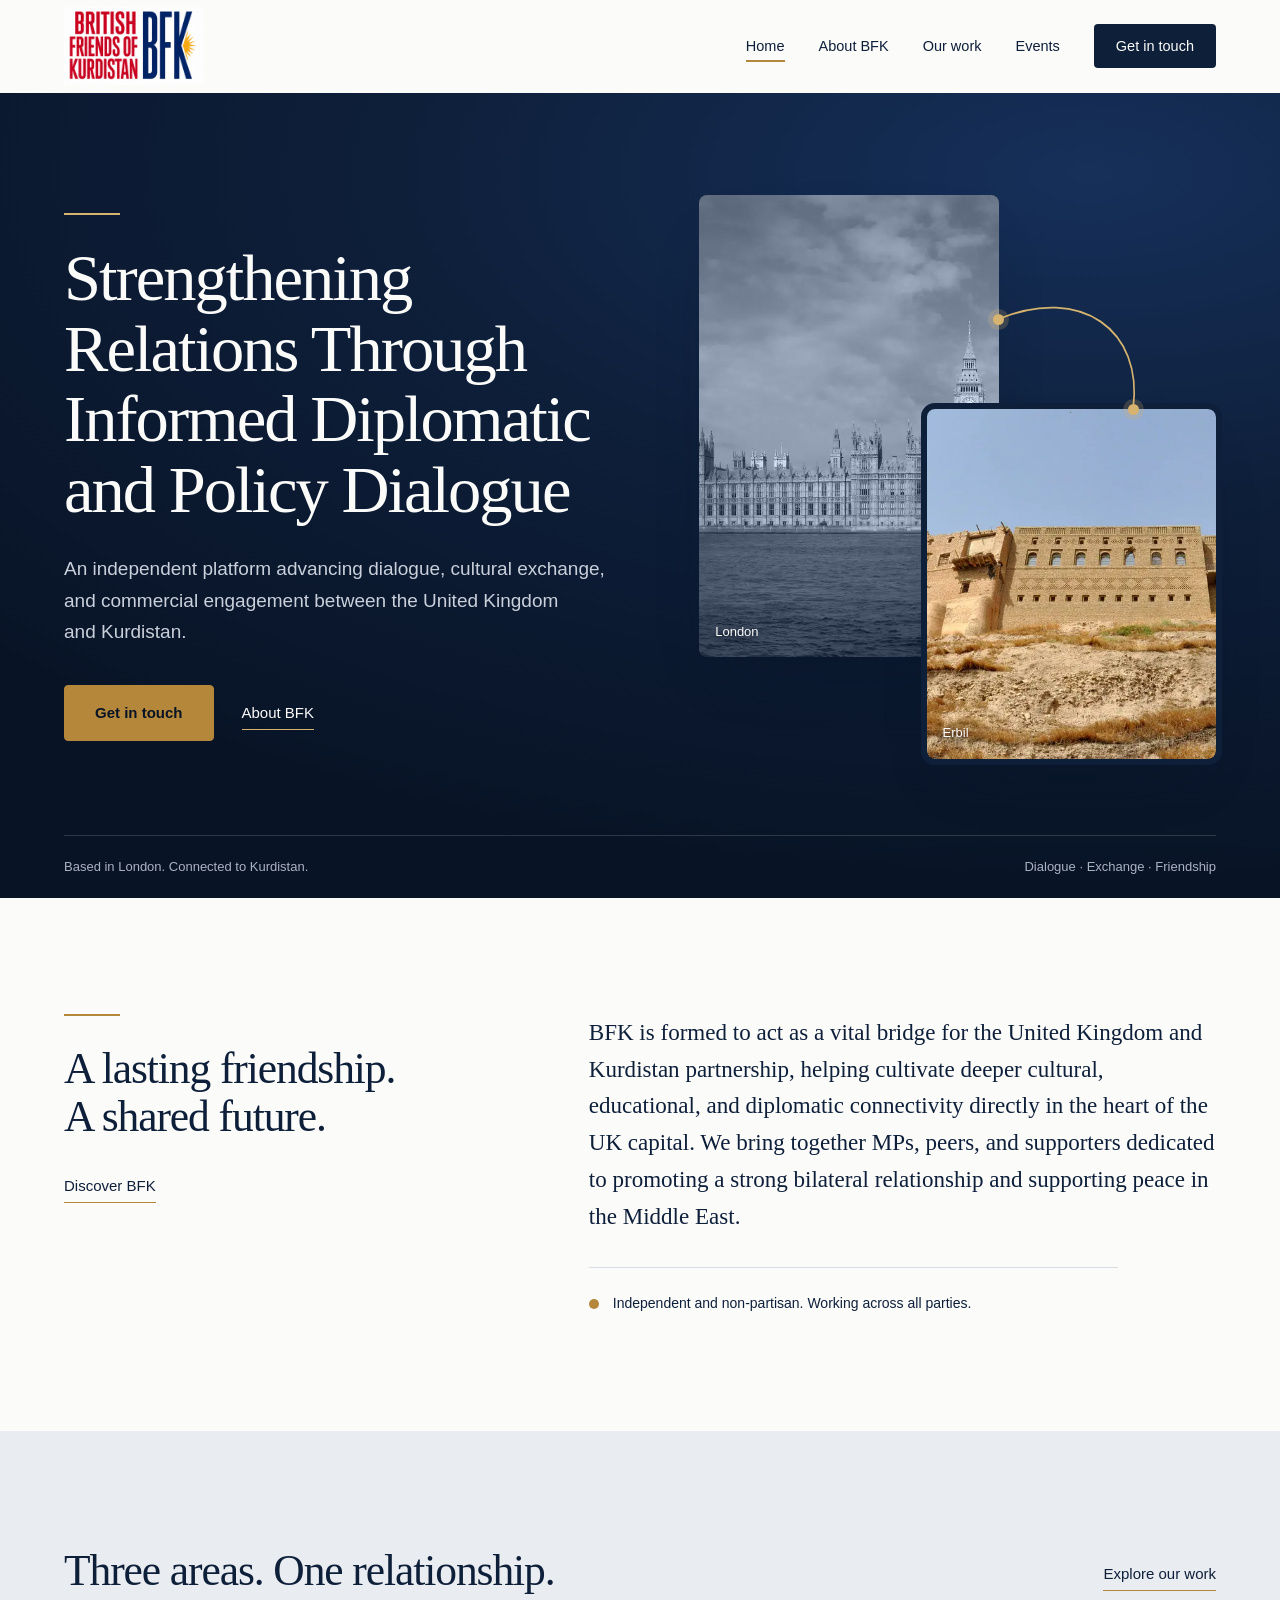
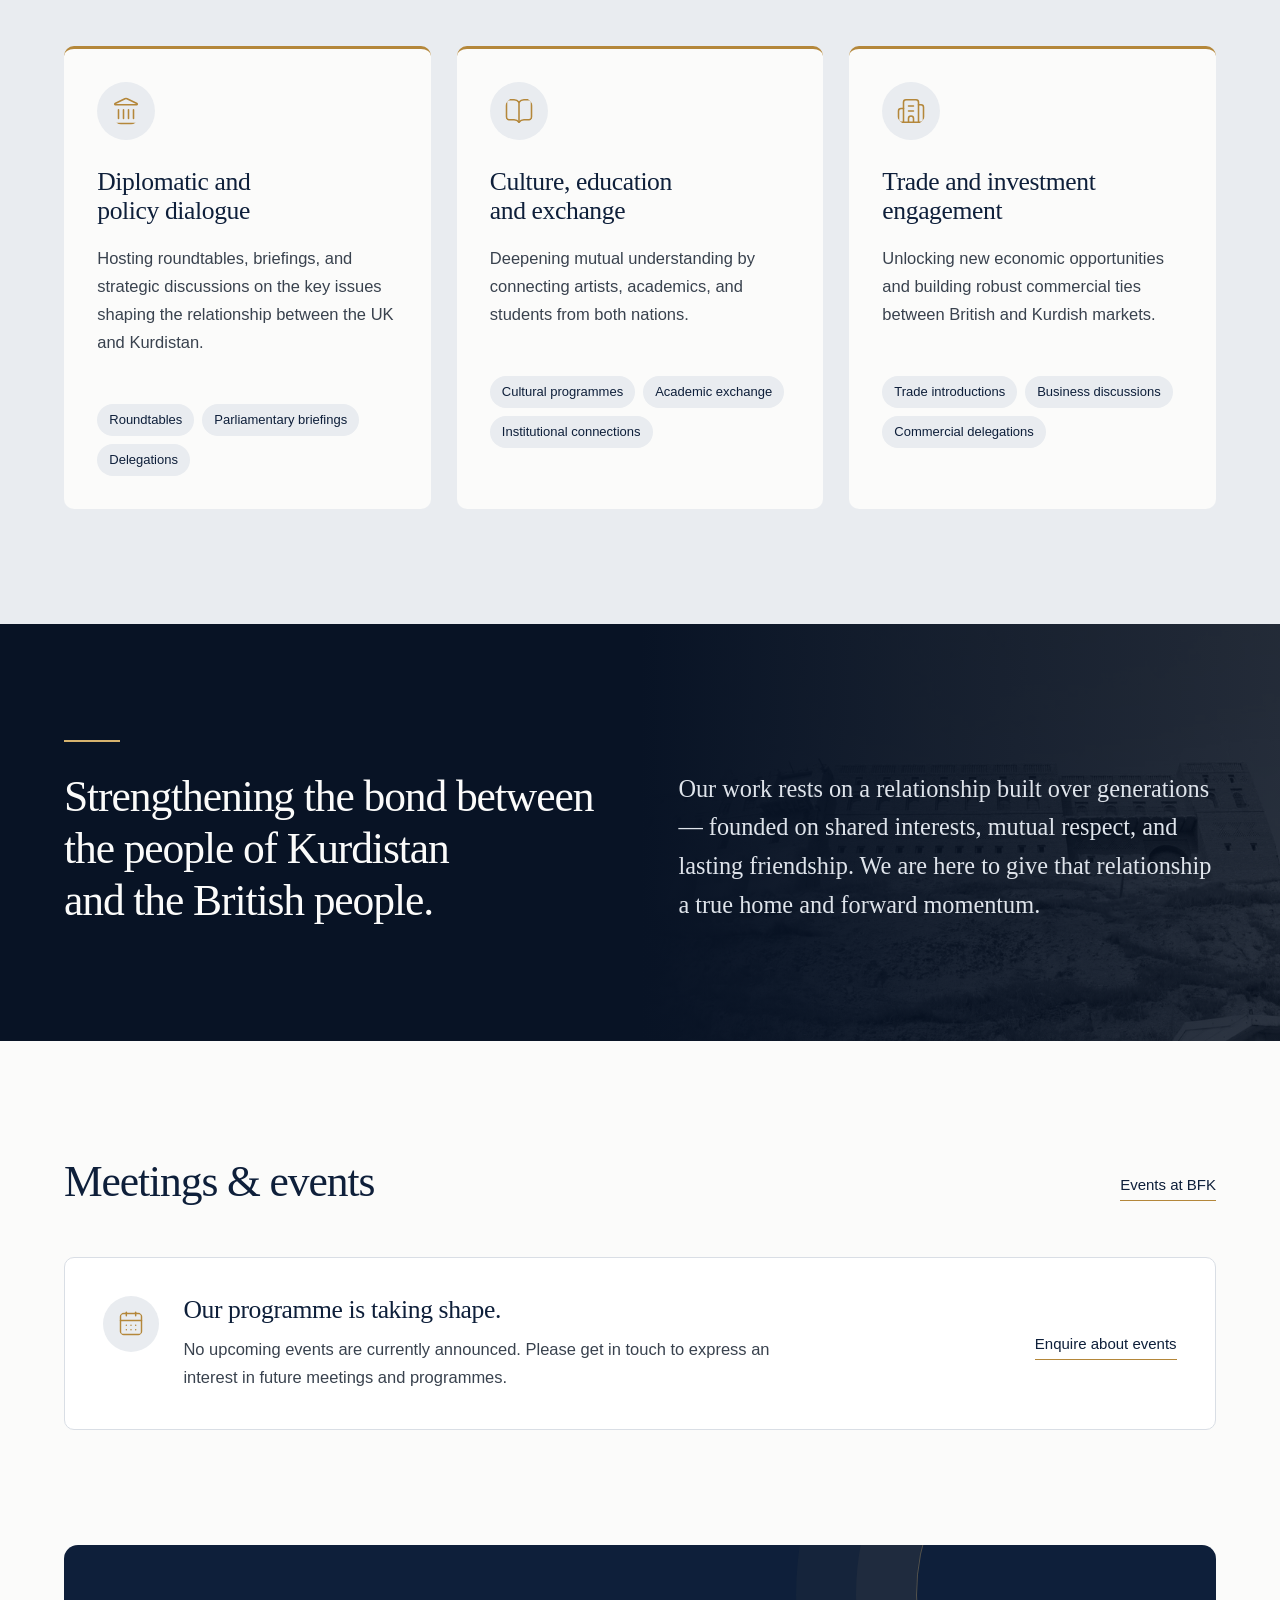
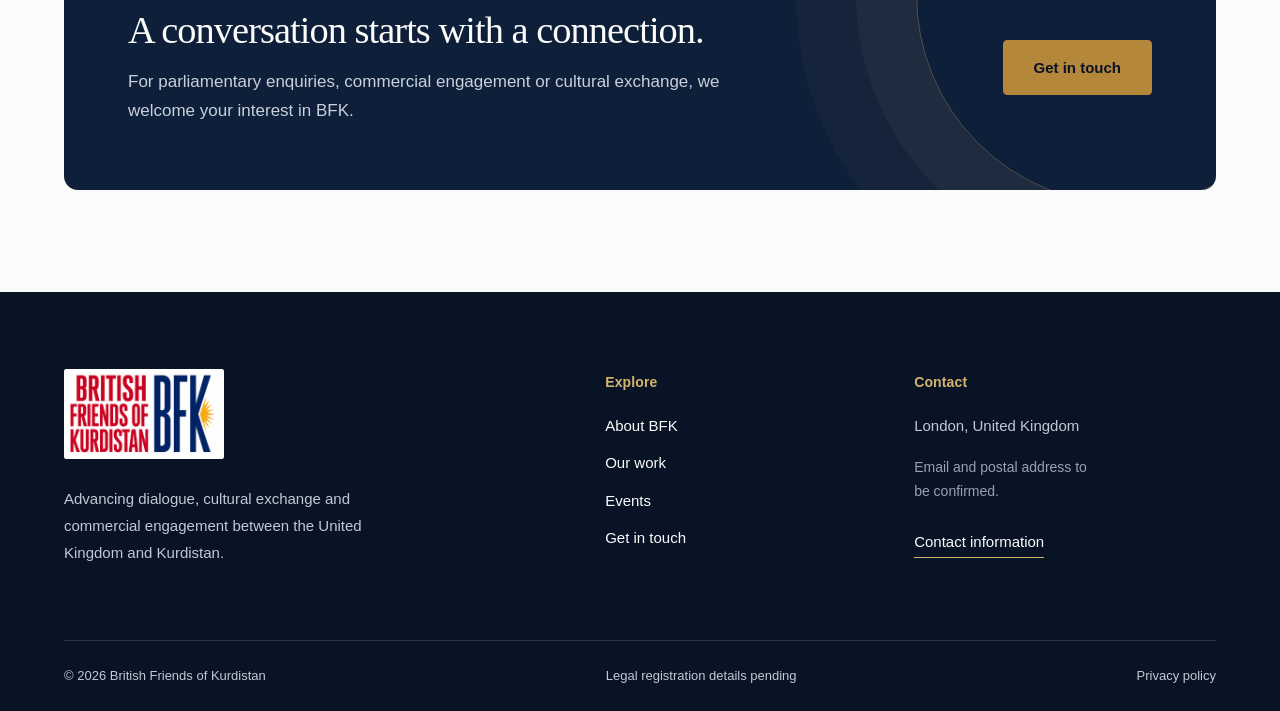
==== commit 362971d8: "Remove design preview notice from footer Co-Authored-By: Claude Opus 5.5 <noreply@anthropic.com> Cla" ====
--- a/index.html
+++ b/index.html
@@ -1,2 +1,2 @@
-<!DOCTYPE html><html lang="en-GB" dir="ltr"><head><meta charSet="utf-8"/><meta name="viewport" content="width=device-width, initial-scale=1"/><link rel="preload" href="/images/erbil.webp" as="image"/><link rel="stylesheet" href="/_next/static/css/index.B9G_UoSa.css" data-rsc-css-href="/_next/static/css/index.B9G_UoSa.css" data-precedence="vite-rsc/importer-resources"/><link rel="modulepreload" fetchPriority="low" href="/_next/static/chunks/index-pjrskyiC.js"/><script src="/_next/static/chunks/rolldown-runtime-C60lm6uB.js" type="module" async=""></script><script src="/_next/static/chunks/framework-D_rUT4EX.js" type="module" async=""></script><script src="/_next/static/chunks/app-elements-H_Dr48wG.js" type="module" async=""></script><script src="/_next/static/chunks/hash-Cp347hhd.js" type="module" async=""></script><script src="/_next/static/chunks/record-uXSNv6cl.js" type="module" async=""></script><script src="/_next/static/chunks/app-rsc-cache-busting-BAHUPvmi.js" type="module" async=""></script><script src="/_next/static/chunks/app-rsc-render-mode-CvTCGruk.js" type="module" async=""></script><script src="/_next/static/chunks/headers-C_MtfdF4.js" type="module" async=""></script><script src="/_next/static/chunks/protocol-headers-B9-bVeat.js" type="module" async=""></script><script src="/_next/static/chunks/deployment-id-DFhHa9wO.js" type="module" async=""></script><script src="/_next/static/chunks/navigation-errors-D5LMQqDL.js" type="module" async=""></script><link rel="modulepreload" href="/_next/static/chunks/layout-segment-context-DCCxMhUT.js" crossorigin=""/><link rel="modulepreload" href="/_next/static/chunks/header-B6IZGWEv.js" crossorigin=""/><link rel="modulepreload" href="/_next/static/chunks/utils-CUY_fBOw.js" crossorigin=""/><link rel="modulepreload" href="/_next/static/chunks/Icon-BEWhI24U.js" crossorigin=""/><link rel="modulepreload" href="/_next/static/chunks/link-DPC6xdB7.js" crossorigin=""/><link rel="modulepreload" href="/_next/static/chunks/app-route-prefetch-policy-CIW_Difh.js" crossorigin=""/><link rel="modulepreload" href="/_next/static/chunks/query-DWOJKAZx.js" crossorigin=""/><title>British Friends of Kurdistan | Dialogue, exchange and engagement</title><meta name="description" content="An independent London-based organisation advancing dialogue, cultural exchange and commercial engagement between the United Kingdom and Kurdistan."/><meta name="robots" content="index, follow"/><meta property="og:title" content="British Friends of Kurdistan"/><meta property="og:description" content="An independent platform for dialogue, cultural exchange and commercial engagement between the United Kingdom and Kurdistan."/><meta property="og:site_name" content="British Friends of Kurdistan"/><meta property="og:type" content="website"/><meta property="og:locale" content="en_GB"/><meta property="og:image" content="https://new.kurdsforlabour.org.uk/images/og-image.jpg"/><meta property="og:image:width" content="1200"/><meta property="og:image:height" content="630"/><meta property="og:image:alt" content="British Friends of Kurdistan"/><meta name="twitter:card" content="summary_large_image"/><meta name="twitter:title" content="British Friends of Kurdistan"/><meta name="twitter:description" content="Dialogue, cultural exchange and commercial engagement between the United Kingdom and Kurdistan."/><meta name="twitter:image" content="https://new.kurdsforlabour.org.uk/images/og-image.jpg"/><link rel="shortcut icon" href="/favicon.svg"/><link rel="icon" href="/favicon.svg"/><link rel="canonical" href="https://new.kurdsforlabour.org.uk"/><meta name="theme-color" content="#0E1F3A"/><link rel="preload" href="/fonts/inter-latin.woff2" as="font" type="font/woff2" crossorigin="anonymous"/><link rel="preload" href="/fonts/spectral-regular.woff2" as="font" type="font/woff2" crossorigin="anonymous"/><script>Object.assign(((self[Symbol.for("vinext.navigationRuntime")]??={bootstrap:{routeManifest:null},functions:{}}).bootstrap.rsc??={rsc:[]}),{params:{},nav:{"pathname":"/","searchParams":[]}})</script><link rel="modulepreload" href="/_next/static/chunks/index-pjrskyiC.js" />
-</head><body><a class="skip-link" href="#main-content">Skip to content</a><header class="site-header"><div class="container header-inner"><a href="/" aria-label="British Friends of Kurdistan home" class="brand"><span class="official-logo"><img src="/images/bfk-official-logo.jpeg" width="1536" height="768" alt="British Friends of Kurdistan — BFK"/></span></a><nav class="desktop-nav" aria-label="Main navigation"><a href="/" aria-current="page" class="">Home</a><a href="/about" class="">About BFK</a><a href="/our-work" class="">Our work</a><a href="/events" class="">Events</a><a href="/contact" class="nav-contact">Get in touch</a></nav><div class="mobile-menu"><button class="menu-button" aria-label="Open navigation" type="button" aria-haspopup="dialog" aria-expanded="false" data-state="closed" data-slot="sheet-trigger"><svg xmlns="http://www.w3.org/2000/svg" width="24" height="24" viewBox="0 0 24 24" fill="none" stroke="currentColor" stroke-width="2" stroke-linecap="round" stroke-linejoin="round" class="lucide lucide-menu" aria-hidden="true"><path d="M4 5h16"></path><path d="M4 12h16"></path><path d="M4 19h16"></path></svg><span>Menu</span></button></div></div></header><main id="main-content"><section class="hero" aria-labelledby="hero-title"><div class="container hero-grid"><div class="hero-copy"><span class="brass-rule" aria-hidden="true"></span><h1 id="hero-title">Strengthening Relations Through Informed Diplomatic and Policy Dialogue</h1><p>An independent platform advancing dialogue, cultural exchange, and commercial engagement between the United Kingdom and Kurdistan.</p><div class="actions"><a href="/contact" class="button">Get in touch</a><a href="/about" class="text-link light">About BFK</a></div></div><div class="hero-diptych" aria-hidden="true"><figure class="hero-photo london"><img src="/images/westminster.webp" width="2000" height="902" alt="" fetchPriority="high"/><span class="hero-place">London</span></figure><figure class="hero-photo kurdistan"><img src="/images/erbil.webp" width="1400" height="551" alt=""/><span class="hero-place">Erbil</span></figure><svg class="hero-bridge" viewBox="0 0 100 100" preserveAspectRatio="none"><path d="M58 22 C 74 16, 86 24, 84 38" pathLength="1"></path></svg><span class="bridge-dot from"></span><span class="bridge-dot to"></span></div></div><div class="container hero-caption"><span>Based in London. Connected to Kurdistan.</span><span>Dialogue · Exchange · Friendship</span></div></section><section class="section introduction container" aria-labelledby="intro-title"><div><span class="brass-rule" aria-hidden="true"></span><h2 id="intro-title">A lasting friendship.<br/>A shared future.</h2><a href="/about" class="text-link">Discover BFK</a></div><div><p class="intro-text">BFK is formed to act as a vital bridge for the United Kingdom and Kurdistan partnership, helping cultivate deeper cultural, educational, and diplomatic connectivity directly in the heart of the UK capital. We bring together MPs, peers, and supporters dedicated to promoting a strong bilateral relationship and supporting peace in the Middle East.</p><p class="independent-note">Independent and non-partisan. Working across all parties.</p></div></section><section class="section focus-section" aria-labelledby="work-title"><div class="container"><div class="section-heading"><h2 id="work-title">Three areas. One relationship.</h2><a href="/our-work" class="text-link">Explore our work</a></div><div class="focus-trio"><article class="focus-item"><svg xmlns="http://www.w3.org/2000/svg" width="24" height="24" viewBox="0 0 24 24" fill="none" stroke="currentColor" stroke-width="1.25" stroke-linecap="round" stroke-linejoin="round" class="lucide lucide-landmark focus-mark" aria-hidden="true"><path d="M10 18v-7"></path><path d="M11.119 2.205a2 2 0 0 1 1.762 0l7.84 3.846A.5.5 0 0 1 20.5 7h-17a.5.5 0 0 1-.22-.949z"></path><path d="M14 18v-7"></path><path d="M18 18v-7"></path><path d="M3 22h18"></path><path d="M6 18v-7"></path></svg><h3><a href="/our-work#dialogue">Diplomatic and policy dialogue</a></h3><p>Hosting roundtables, briefings, and strategic discussions on the key issues shaping the relationship between the UK and Kurdistan.</p><ul class="focus-tags" aria-label="Types of activity"><li>Roundtables</li><li>Parliamentary briefings</li><li>Delegations</li></ul></article><article class="focus-item"><svg xmlns="http://www.w3.org/2000/svg" width="24" height="24" viewBox="0 0 24 24" fill="none" stroke="currentColor" stroke-width="1.25" stroke-linecap="round" stroke-linejoin="round" class="lucide lucide-book-open focus-mark" aria-hidden="true"><path d="M12 5v16"></path><path d="M20.001 19A2 2 0 0022 17V5a2 2 0 00-1.999-2L16 3.002A5 5 0 0012 5a5 5 0 00-4-2H4a2 2 0 00-2 2v12a2 2 0 001.999 2H8a5 5 0 014 2 5 5 0 014-2z"></path></svg><h3><a href="/our-work#exchange">Culture, education and exchange</a></h3><p>Deepening mutual understanding by connecting artists, academics, and students from both nations.</p><ul class="focus-tags" aria-label="Types of activity"><li>Cultural programmes</li><li>Academic exchange</li><li>Institutional connections</li></ul></article><article class="focus-item"><svg xmlns="http://www.w3.org/2000/svg" width="24" height="24" viewBox="0 0 24 24" fill="none" stroke="currentColor" stroke-width="1.25" stroke-linecap="round" stroke-linejoin="round" class="lucide lucide-building2 lucide-building-2 focus-mark" aria-hidden="true"><path d="M10 12h4"></path><path d="M10 8h4"></path><path d="M14 21v-3a2 2 0 0 0-4 0v3"></path><path d="M6 10H4a2 2 0 0 0-2 2v7a2 2 0 0 0 2 2h16a2 2 0 0 0 2-2V9a2 2 0 0 0-2-2h-2"></path><path d="M6 21V5a2 2 0 0 1 2-2h8a2 2 0 0 1 2 2v16"></path></svg><h3><a href="/our-work#trade">Trade and investment engagement</a></h3><p>Unlocking new economic opportunities and building robust commercial ties between British and Kurdish markets.</p><ul class="focus-tags" aria-label="Types of activity"><li>Trade introductions</li><li>Business discussions</li><li>Commercial delegations</li></ul></article></div></div></section><section class="vision" aria-labelledby="vision-title"><figure class="vision-photo" aria-hidden="true"><img src="/images/erbil.webp" width="1400" height="551" alt="" loading="lazy"/></figure><div class="container vision-inner"><span class="brass-rule" aria-hidden="true"></span><h2 id="vision-title">Strengthening the bond between the people of Kurdistan and the British people.</h2><p>Our work rests on a relationship built over generations — founded on shared interests, mutual respect, and lasting friendship. We are here to give that relationship a true home and forward momentum.</p></div></section><section class="section container" aria-labelledby="events-title"><div class="section-heading"><h2 id="events-title">Meetings &amp; events</h2><a href="/events" class="text-link">Events at BFK</a></div><div><div class="bfk-empty"><div class="bfk-empty-main"><svg xmlns="http://www.w3.org/2000/svg" width="24" height="24" viewBox="0 0 24 24" fill="none" stroke="currentColor" stroke-width="1.25" stroke-linecap="round" stroke-linejoin="round" class="lucide lucide-calendar-days bfk-empty-icon" aria-hidden="true"><path d="M8 2v3"></path><path d="M16 2v3"></path><rect x="3" y="3" width="18" height="18" rx="2"></rect><path d="M3 9h18"></path><path d="M8 13h.01"></path><path d="M12 13h.01"></path><path d="M16 13h.01"></path><path d="M8 17h.01"></path><path d="M12 17h.01"></path><path d="M16 17h.01"></path></svg><div><h3>Our programme is taking shape.</h3><p>No upcoming events are currently announced. Please get in touch to express an interest in future meetings and programmes.</p></div></div><a href="/contact" class="text-link">Enquire about events</a></div></div></section><section class="contact-invitation"><div class="container invitation-inner"><div><h2>A conversation starts with a connection.</h2><p>For parliamentary enquiries, commercial engagement or cultural exchange, we welcome your interest in BFK.</p></div><a href="/contact" class="button dark">Get in touch</a></div></section></main><footer class="site-footer"><div class="container"><div class="footer-grid"><div class="footer-about"><a href="/" aria-label="British Friends of Kurdistan home"><span class="official-logo"><img src="/images/bfk-official-logo.jpeg" width="1536" height="768" alt="British Friends of Kurdistan — BFK"/></span></a><p>Advancing dialogue, cultural exchange and commercial engagement between the United Kingdom and Kurdistan.</p></div><div><h2>Explore</h2><nav aria-label="Footer navigation"><a href="/about">About BFK</a><a href="/our-work">Our work</a><a href="/events">Events</a><a href="/contact">Get in touch</a></nav></div><div><h2>Contact</h2><p>London, United Kingdom</p><p class="footer-pending">Email and postal address to be confirmed.</p><a href="/contact" class="text-link light">Contact information</a></div></div><div class="footer-bottom"><p>© <!-- -->2026<!-- --> British Friends of Kurdistan</p><p>Legal registration details pending</p><a href="/privacy">Privacy policy</a></div><div class="preview-footer"><span>Design preview · Not the public launch</span><a href="/launch-checklist">Information needed before launch</a></div></div></footer><script type="application/ld+json">{"@context":"https://schema.org","@type":"Organization","name":"British Friends of Kurdistan","alternateName":"BFK","url":"https://new.kurdsforlabour.org.uk","logo":"https://new.kurdsforlabour.org.uk/images/bfk-official-logo.jpeg","description":"An independent London-based organisation advancing dialogue, cultural exchange and commercial engagement between the United Kingdom and Kurdistan.","address":{"@type":"PostalAddress","addressLocality":"London","addressCountry":"GB"}}</script><script type="module" src="/_next/static/chunks/index-pjrskyiC.js" id="_R_" async=""></script><script>((self[Symbol.for("vinext.navigationRuntime")]??={bootstrap:{routeManifest:null},functions:{}}).bootstrap.rsc??={rsc:[]}).rsc.push("0:{\"page:/\":\"$L1\",\"layout:/\":\"$L2\",\"route:/\":\"$L3\",\"__route\":\"route:/\",\"__interceptionContext\":null,\"__layoutIds\":[\"layout:/\"],\"__rootLayout\":\"/\",\"__bfcacheSegmentIdentities\":{\"layout:/\":\"[\\\"layout\\\",\\\"layout:/\\\",\\\"root-boundary:/\\\",\\\"\\\"]\",\"page:/\":\"[\\\"page\\\",\\\"page:/\\\",\\\"root-boundary:/\\\",\\\"\\\"]\"},\"__srcPage\":[\"page\"],\"__layoutFlags\":{\"layout:/\":\"s\"},\"__artifactCompatibility\":{\"schemaVersion\":1,\"graphVersion\":\"app-route-graph:1177fd80f83fa7b0\",\"deploymentVersion\":\"32c8c3fb-04a1-452b-86fb-c7c14dccdefd\",\"appElementsSchemaVersion\":1,\"rscPayloadSchemaVersion\":1,\"rootBoundaryId\":\"/\",\"renderEpoch\":null}}\n")</script><script>((self[Symbol.for("vinext.navigationRuntime")]??={bootstrap:{routeManifest:null},functions:{}}).bootstrap.rsc??={rsc:[]}).rsc.push("4:I[\"11021ebf0d7c\",[],\"default\",1]\n")</script><script>((self[Symbol.for("vinext.navigationRuntime")]??={bootstrap:{routeManifest:null},functions:{}}).bootstrap.rsc??={rsc:[]}).rsc.push("5:I[\"74f944bd09a9\",[],\"Children\",1]\n")</script><script>((self[Symbol.for("vinext.navigationRuntime")]??={bootstrap:{routeManifest:null},functions:{}}).bootstrap.rsc??={rsc:[]}).rsc.push("6:I[\"c2747888630f\",[],\"default\",1]\n")</script><script>((self[Symbol.for("vinext.navigationRuntime")]??={bootstrap:{routeManifest:null},functions:{}}).bootstrap.rsc??={rsc:[]}).rsc.push("7:I[\"11021ebf0d7c\",[],\"Wordmark\",1]\n")</script><script>((self[Symbol.for("vinext.navigationRuntime")]??={bootstrap:{routeManifest:null},functions:{}}).bootstrap.rsc??={rsc:[]}).rsc.push("8:I[\"52529b92208a\",[],\"GlobalErrorBoundary\",1]\n")</script><script>((self[Symbol.for("vinext.navigationRuntime")]??={bootstrap:{routeManifest:null},functions:{}}).bootstrap.rsc??={rsc:[]}).rsc.push("9:I[\"18ecf746a395\",[],\"default\",1]\n")</script><script>((self[Symbol.for("vinext.navigationRuntime")]??={bootstrap:{routeManifest:null},functions:{}}).bootstrap.rsc??={rsc:[]}).rsc.push("a:I[\"52529b92208a\",[],\"ErrorBoundary\",1]\n")</script><script>((self[Symbol.for("vinext.navigationRuntime")]??={bootstrap:{routeManifest:null},functions:{}}).bootstrap.rsc??={rsc:[]}).rsc.push("b:I[\"1b73e8b5fbe4\",[],\"LayoutSegmentProvider\",1]\n")</script><script>((self[Symbol.for("vinext.navigationRuntime")]??={bootstrap:{routeManifest:null},functions:{}}).bootstrap.rsc??={rsc:[]}).rsc.push("c:I[\"74f944bd09a9\",[],\"Slot\",1]\n")</script><script>((self[Symbol.for("vinext.navigationRuntime")]??={bootstrap:{routeManifest:null},functions:{}}).bootstrap.rsc??={rsc:[]}).rsc.push("d:I[\"52529b92208a\",[],\"NotFoundBoundary\",1]\n")</script><script>((self[Symbol.for("vinext.navigationRuntime")]??={bootstrap:{routeManifest:null},functions:{}}).bootstrap.rsc??={rsc:[]}).rsc.push("e:I[\"78579b1089e4\",[],\"AppRouterScrollTarget\",1]\n")</script><script>((self[Symbol.for("vinext.navigationRuntime")]??={bootstrap:{routeManifest:null},functions:{}}).bootstrap.rsc??={rsc:[]}).rsc.push("f:I[\"52529b92208a\",[],\"RedirectBoundary\",1]\n")</script><script>((self[Symbol.for("vinext.navigationRuntime")]??={bootstrap:{routeManifest:null},functions:{}}).bootstrap.rsc??={rsc:[]}).rsc.push(":HL[\"/_next/static/css/index.B9G_UoSa.css\",\"style\"     ]\n")</script><script>((self[Symbol.for("vinext.navigationRuntime")]??={bootstrap:{routeManifest:null},functions:{}}).bootstrap.rsc??={rsc:[]}).rsc.push(":HL[\"/fonts/inter-latin.woff2\",\"font\",{\"crossOrigin\":\"anonymous\",\"type\":\"font/woff2\"}]\n")</script><script>((self[Symbol.for("vinext.navigationRuntime")]??={bootstrap:{routeManifest:null},functions:{}}).bootstrap.rsc??={rsc:[]}).rsc.push(":HL[\"/fonts/spectral-regular.woff2\",\"font\",{\"crossOrigin\":\"anonymous\",\"type\":\"font/woff2\"}]\n")</script><script>((self[Symbol.for("vinext.navigationRuntime")]??={bootstrap:{routeManifest:null},functions:{}}).bootstrap.rsc??={rsc:[]}).rsc.push("2:[[[\"$\",\"link\",\"css:/_next/static/css/index.B9G_UoSa.css\",{\"rel\":\"stylesheet\",\"precedence\":\"vite-rsc/importer-resources\",\"href\":\"/_next/static/css/index.B9G_UoSa.css\",\"data-rsc-css-href\":\"/_next/static/css/index.B9G_UoSa.css\"}],\"$undefined\"],[\"$\",\"html\",null,{\"lang\":\"en-GB\",\"dir\":\"ltr\",\"children\":[[\"$\",\"head\",null,{\"children\":[[\"$\",\"link\",null,{\"rel\":\"preload\",\"href\":\"/fonts/inter-latin.woff2\",\"as\":\"font\",\"type\":\"font/woff2\",\"crossOrigin\":\"anonymous\"}],[\"$\",\"link\",null,{\"rel\":\"preload\",\"href\":\"/fonts/spectral-regular.woff2\",\"as\":\"font\",\"type\":\"font/woff2\",\"crossOrigin\":\"anonymous\"}]]}],[\"$\",\"body\",null,{\"children\":[[\"$\",\"a\",null,{\"className\":\"skip-link\",\"href\":\"#main-content\",\"children\":\"Skip to content\"}],[\"$\",\"$L4\",null,{}],[\"$\",\"$L5\",null,{}],[\"$\",\"footer\",null,{\"className\":\"site-footer\",\"children\":[\"$\",\"div\",null,{\"className\":\"container\",\"children\":[[\"$\",\"div\",null,{\"className\":\"footer-grid\",\"children\":[[\"$\",\"div\",null,{\"className\":\"footer-about\",\"children\":[[\"$\",\"$L6\",null,{\"href\":\"/\",\"aria-label\":\"British Friends of Kurdistan home\",\"children\":[\"$\",\"$L7\",null,{}]}],[\"$\",\"p\",null,{\"children\":\"Advancing dialogue, cultural exchange and commercial engagement between the United Kingdom and Kurdistan.\"}]]}],[\"$\",\"div\",null,{\"children\":[[\"$\",\"h2\",null,{\"children\":\"Explore\"}],[\"$\",\"nav\",null,{\"aria-label\":\"Footer navigation\",\"children\":[[\"$\",\"$L6\",null,{\"href\":\"/about\",\"children\":\"About BFK\"}],[\"$\",\"$L6\",null,{\"href\":\"/our-work\",\"children\":\"Our work\"}],[\"$\",\"$L6\",null,{\"href\":\"/events\",\"children\":\"Events\"}],[\"$\",\"$L6\",null,{\"href\":\"/contact\",\"children\":\"Get in touch\"}]]}]]}],[\"$\",\"div\",null,{\"children\":[[\"$\",\"h2\",null,{\"children\":\"Contact\"}],[\"$\",\"p\",null,{\"children\":\"London, United Kingdom\"}],[\"$\",\"p\",null,{\"className\":\"footer-pending\",\"children\":\"Email and postal address to be confirmed.\"}],[\"$\",\"$L6\",null,{\"className\":\"text-link light\",\"href\":\"/contact\",\"children\":\"Contact information\"}]]}]]}],[\"$\",\"div\",null,{\"className\":\"footer-bottom\",\"children\":[[\"$\",\"p\",null,{\"children\":[\"© \",2026,\" British Friends of Kurdistan\"]}],[\"$\",\"p\",null,{\"children\":\"Legal registration details pending\"}],[\"$\",\"$L6\",null,{\"href\":\"/privacy\",\"children\":\"Privacy policy\"}]]}],[\"$\",\"div\",null,{\"className\":\"preview-footer\",\"children\":[[\"$\",\"span\",null,{\"children\":\"Design preview · Not the public launch\"}],[\"$\",\"$L6\",null,{\"href\":\"/launch-checklist\",\"children\":\"Information needed before launch\"}]]}]]}]}],[\"$\",\"script\",null,{\"type\":\"application/ld+json\",\"dangerouslySetInnerHTML\":{\"__html\":\"{\\\"@context\\\":\\\"https://schema.org\\\",\\\"@type\\\":\\\"Organization\\\",\\\"name\\\":\\\"British Friends of Kurdistan\\\",\\\"alternateName\\\":\\\"BFK\\\",\\\"url\\\":\\\"https://new.kurdsforlabour.org.uk\\\",\\\"logo\\\":\\\"https://new.kurdsforlabour.org.uk/images/bfk-official-logo.jpeg\\\",\\\"description\\\":\\\"An independent London-based organisation advancing dialogue, cultural exchange and commercial engagement between the United Kingdom and Kurdistan.\\\",\\\"address\\\":{\\\"@type\\\":\\\"PostalAddress\\\",\\\"addressLocality\\\":\\\"London\\\",\\\"addressCountry\\\":\\\"GB\\\"}}\"}}]]}]]}]]\n")</script><script>((self[Symbol.for("vinext.navigationRuntime")]??={bootstrap:{routeManifest:null},functions:{}}).bootstrap.rsc??={rsc:[]}).rsc.push("3:[[[\"$\",\"meta\",null,{\"charSet\":\"utf-8\"}],[[\"$\",\"title\",\"0\",{\"children\":\"British Friends of Kurdistan | Dialogue, exchange and engagement\"}],[\"$\",\"meta\",\"1\",{\"name\":\"description\",\"content\":\"An independent London-based organisation advancing dialogue, cultural exchange and commercial engagement between the United Kingdom and Kurdistan.\"}],[\"$\",\"meta\",\"2\",{\"name\":\"robots\",\"content\":\"index, follow\"}],[\"$\",\"meta\",\"3\",{\"property\":\"og:title\",\"content\":\"British Friends of Kurdistan\"}],[\"$\",\"meta\",\"4\",{\"property\":\"og:description\",\"content\":\"An independent platform for dialogue, cultural exchange and commercial engagement between the United Kingdom and Kurdistan.\"}],[\"$\",\"meta\",\"5\",{\"property\":\"og:site_name\",\"content\":\"British Friends of Kurdistan\"}],[\"$\",\"meta\",\"6\",{\"property\":\"og:type\",\"content\":\"website\"}],[\"$\",\"meta\",\"7\",{\"property\":\"og:locale\",\"content\":\"en_GB\"}],[\"$\",\"meta\",\"8\",{\"property\":\"og:image\",\"content\":\"https://new.kurdsforlabour.org.uk/images/og-image.jpg\"}],[\"$\",\"meta\",\"9\",{\"property\":\"og:image:width\",\"content\":\"1200\"}],[\"$\",\"meta\",\"10\",{\"property\":\"og:image:height\",\"content\":\"630\"}],[\"$\",\"meta\",\"11\",{\"property\":\"og:image:alt\",\"content\":\"British Friends of Kurdistan\"}],[\"$\",\"meta\",\"12\",{\"name\":\"twitter:card\",\"content\":\"summary_large_image\"}],[\"$\",\"meta\",\"13\",{\"name\":\"twitter:title\",\"content\":\"British Friends of Kurdistan\"}],[\"$\",\"meta\",\"14\",{\"name\":\"twitter:description\",\"content\":\"Dialogue, cultural exchange and commercial engagement between the United Kingdom and Kurdistan.\"}],[\"$\",\"meta\",\"15\",{\"name\":\"twitter:image\",\"content\":\"https://new.kurdsforlabour.org.uk/images/og-image.jpg\"}],[\"$\",\"link\",\"16\",{\"data-vinext-streamed-icon\":\"$undefined\",\"rel\":\"shortcut icon\",\"href\":\"/favicon.svg\",\"type\":\"$undefined\",\"sizes\":\"$undefined\",\"color\":\"$undefined\",\"media\":\"$undefined\",\"fetchPriority\":\"$undefined\"}],[\"$\",\"link\",\"17\",{\"data-vinext-streamed-icon\":\"$undefined\",\"rel\":\"icon\",\"href\":\"/favicon.svg\",\"type\":\"$undefined\",\"sizes\":\"$undefined\",\"color\":\"$undefined\",\"media\":\"$undefined\",\"fetchPriority\":\"$undefined\"}],[\"$\",\"link\",\"18\",{\"rel\":\"canonical\",\"href\":\"https://new.kurdsforlabour.org.uk\"}]],[[\"$\",\"meta\",\"0\",{\"name\":\"viewport\",\"content\":\"width=device-width, initial-scale=1\"}],[\"$\",\"meta\",\"1\",{\"name\":\"theme-color\",\"content\":\"#0E1F3A\"}]]],[\"$\",\"$L8\",null,{\"fallback\":\"$9\",\"children\":[\"$\",\"$La\",null,{\"fallback\":\"$9\",\"children\":[\"$\",\"$Lb\",null,{\"providerId\":\"layout:/\",\"segmentMap\":{\"children\":[]},\"children\":[\"$\",\"$Lc\",null,{\"id\":\"layout:/\",\"parallelSlots\":\"$undefined\",\"children\":[\"$\",\"$Ld\",null,{\"resetKey\":\"\",\"fallback\":[\"$\",\"main\",null,{\"id\":\"main-content\",\"className\":\"container not-found\",\"children\":[[\"$\",\"span\",null,{\"className\":\"brass-rule\",\"aria-hidden\":\"true\"}],[\"$\",\"h1\",null,{\"children\":\"We couldn’t find that page.\"}],[\"$\",\"p\",null,{\"children\":\"The page may have moved or the address may be incomplete. You can return to the homepage or find the right contact at BFK.\"}],[\"$\",\"div\",null,{\"className\":\"actions\",\"children\":[[\"$\",\"$L6\",null,{\"className\":\"button dark\",\"href\":\"/\",\"children\":\"Back to home\"}],[\"$\",\"$L6\",null,{\"className\":\"text-link\",\"href\":\"/contact\",\"children\":\"Get in touch\"}]]}]]}],\"children\":[\"$\",\"$Ld\",null,{\"resetKey\":\"\",\"fallback\":[\"$\",\"main\",null,{\"id\":\"main-content\",\"className\":\"container not-found\",\"children\":[[\"$\",\"span\",null,{\"className\":\"brass-rule\",\"aria-hidden\":\"true\"}],[\"$\",\"h1\",null,{\"children\":\"We couldn’t find that page.\"}],[\"$\",\"p\",null,{\"children\":\"The page may have moved or the address may be incomplete. You can return to the homepage or find the right contact at BFK.\"}],[\"$\",\"div\",null,{\"className\":\"actions\",\"children\":[[\"$\",\"$L6\",null,{\"className\":\"button dark\",\"href\":\"/\",\"children\":\"Back to home\"}],[\"$\",\"$L6\",null,{\"className\":\"text-link\",\"href\":\"/contact\",\"children\":\"Get in touch\"}]]}]]}],\"children\":[\"$\",\"$Le\",null,{\"children\":[\"$\",\"$Lf\",null,{\"children\":[[\"$\",\"$Lb\",null,{\"providerId\":\"page:/\",\"segmentMap\":{\"children\":[\"__PAGE__\"]},\"children\":[\"$\",\"$Lc\",null,{\"id\":\"page:/\"}]}],null]}]}]}]}]}]}]}]}],null,null]\n")</script><script>((self[Symbol.for("vinext.navigationRuntime")]??={bootstrap:{routeManifest:null},functions:{}}).bootstrap.rsc??={rsc:[]}).rsc.push("10:I[\"066132fd2803\",[],\"default\",1]\n")</script><script>((self[Symbol.for("vinext.navigationRuntime")]??={bootstrap:{routeManifest:null},functions:{}}).bootstrap.rsc??={rsc:[]}).rsc.push(":HL[\"/images/westminster.webp\",\"image\",{\"fetchPriority\":\"high\"}]\n")</script><script>((self[Symbol.for("vinext.navigationRuntime")]??={bootstrap:{routeManifest:null},functions:{}}).bootstrap.rsc??={rsc:[]}).rsc.push(":HL[\"/images/erbil.webp\",\"image\"]\n")</script><script>((self[Symbol.for("vinext.navigationRuntime")]??={bootstrap:{routeManifest:null},functions:{}}).bootstrap.rsc??={rsc:[]}).rsc.push("1:[\"$\",\"main\",null,{\"id\":\"main-content\",\"children\":[[\"$\",\"section\",null,{\"className\":\"hero\",\"aria-labelledby\":\"hero-title\",\"children\":[[\"$\",\"div\",null,{\"className\":\"container hero-grid\",\"children\":[[\"$\",\"div\",null,{\"className\":\"hero-copy\",\"children\":[[\"$\",\"span\",null,{\"className\":\"brass-rule\",\"aria-hidden\":\"true\"}],[\"$\",\"h1\",null,{\"id\":\"hero-title\",\"children\":\"Strengthening Relations Through Informed Diplomatic and Policy Dialogue\"}],[\"$\",\"p\",null,{\"children\":\"An independent platform advancing dialogue, cultural exchange, and commercial engagement between the United Kingdom and Kurdistan.\"}],[\"$\",\"div\",null,{\"className\":\"actions\",\"children\":[[\"$\",\"$L6\",null,{\"className\":\"button\",\"href\":\"/contact\",\"children\":\"Get in touch\"}],[\"$\",\"$L6\",null,{\"className\":\"text-link light\",\"href\":\"/about\",\"children\":\"About BFK\"}]]}]]}],[\"$\",\"div\",null,{\"className\":\"hero-diptych\",\"aria-hidden\":\"true\",\"children\":[[\"$\",\"figure\",null,{\"className\":\"hero-photo london\",\"children\":[[\"$\",\"img\",null,{\"src\":\"/images/westminster.webp\",\"width\":\"2000\",\"height\":\"902\",\"alt\":\"\",\"fetchPriority\":\"high\"}],[\"$\",\"span\",null,{\"className\":\"hero-place\",\"children\":\"London\"}]]}],[\"$\",\"figure\",null,{\"className\":\"hero-photo kurdistan\",\"children\":[[\"$\",\"img\",null,{\"src\":\"/images/erbil.webp\",\"width\":\"1400\",\"height\":\"551\",\"alt\":\"\"}],[\"$\",\"span\",null,{\"className\":\"hero-place\",\"children\":\"Erbil\"}]]}],[\"$\",\"svg\",null,{\"className\":\"hero-bridge\",\"viewBox\":\"0 0 100 100\",\"preserveAspectRatio\":\"none\",\"children\":[\"$\",\"path\",null,{\"d\":\"M58 22 C 74 16, 86 24, 84 38\",\"pathLength\":1}]}],[\"$\",\"span\",null,{\"className\":\"bridge-dot from\"}],[\"$\",\"span\",null,{\"className\":\"bridge-dot to\"}]]}]]}],[\"$\",\"div\",null,{\"className\":\"container hero-caption\",\"children\":[[\"$\",\"span\",null,{\"children\":\"Based in London. Connected to Kurdistan.\"}],[\"$\",\"span\",null,{\"children\":\"Dialogue · Exchange · Friendship\"}]]}]]}],[\"$\",\"section\",null,{\"className\":\"section introduction container\",\"aria-labelledby\":\"intro-title\",\"children\":[[\"$\",\"div\",null,{\"children\":[[\"$\",\"span\",null,{\"className\":\"brass-rule\",\"aria-hidden\":\"true\"}],[\"$\",\"h2\",null,{\"id\":\"intro-title\",\"children\":[\"A lasting friendship.\",[\"$\",\"br\",null,{}],\"A shared future.\"]}],[\"$\",\"$L6\",null,{\"className\":\"text-link\",\"href\":\"/about\",\"children\":\"Discover BFK\"}]]}],[\"$\",\"div\",null,{\"children\":[[\"$\",\"p\",null,{\"className\":\"intro-text\",\"children\":\"BFK is formed to act as a vital bridge for the United Kingdom and Kurdistan partnership, helping cultivate deeper cultural, educational, and diplomatic connectivity directly in the heart of the UK capital. We bring together MPs, peers, and supporters dedicated to promoting a strong bilateral relationship and supporting peace in the Middle East.\"}],[\"$\",\"p\",null,{\"className\":\"independent-note\",\"children\":\"Independent and non-partisan. Working across all parties.\"}]]}]]}],[\"$\",\"section\",null,{\"className\":\"section focus-section\",\"aria-labelledby\":\"work-title\",\"children\":[\"$\",\"div\",null,{\"className\":\"container\",\"children\":[[\"$\",\"div\",null,{\"className\":\"section-heading\",\"children\":[[\"$\",\"h2\",null,{\"id\":\"work-title\",\"children\":\"Three areas. One relationship.\"}],[\"$\",\"$L6\",null,{\"href\":\"/our-work\",\"className\":\"text-link\",\"children\":\"Explore our work\"}]]}],[\"$\",\"div\",null,{\"className\":\"focus-trio\",\"children\":[[\"$\",\"article\",\"dialogue\",{\"className\":\"focus-item\",\"children\":[[\"$\",\"$L10\",null,{\"ref\":\"$undefined\",\"iconNode\":[[\"path\",{\"d\":\"M10 18v-7\",\"key\":\"wt116b\"}],[\"path\",{\"d\":\"M11.119 2.205a2 2 0 0 1 1.762 0l7.84 3.846A.5.5 0 0 1 20.5 7h-17a.5.5 0 0 1-.22-.949z\",\"key\":\"yxxwt6\"}],[\"path\",{\"d\":\"M14 18v-7\",\"key\":\"vav6t3\"}],[\"path\",{\"d\":\"M18 18v-7\",\"key\":\"aexdmj\"}],[\"path\",{\"d\":\"M3 22h18\",\"key\":\"8prr45\"}],[\"path\",{\"d\":\"M6 18v-7\",\"key\":\"1ivflk\"}]],\"className\":\"lucide-landmark focus-mark\",\"aria-hidden\":\"true\",\"strokeWidth\":1.25}],[\"$\",\"h3\",null,{\"children\":[\"$\",\"$L6\",null,{\"href\":\"/our-work#dialogue\",\"children\":\"Diplomatic and policy dialogue\"}]}],[\"$\",\"p\",null,{\"children\":\"Hosting roundtables, briefings, and strategic discussions on the key issues shaping the relationship between the UK and Kurdistan.\"}],[\"$\",\"ul\",null,{\"className\":\"focus-tags\",\"aria-label\":\"Types of activity\",\"children\":[[\"$\",\"li\",\"Roundtables\",{\"children\":\"Roundtables\"}],[\"$\",\"li\",\"Parliamentary briefings\",{\"children\":\"Parliamentary briefings\"}],[\"$\",\"li\",\"Delegations\",{\"children\":\"Delegations\"}]]}]]}],[\"$\",\"article\",\"exchange\",{\"className\":\"focus-item\",\"children\":[[\"$\",\"$L10\",null,{\"ref\":\"$undefined\",\"iconNode\":[[\"path\",{\"d\":\"M12 5v16\",\"key\":\"1f6ucr\"}],[\"path\",{\"d\":\"M20.001 19A2 2 0 0022 17V5a2 2 0 00-1.999-2L16 3.002A5 5 0 0012 5a5 5 0 00-4-2H4a2 2 0 00-2 2v12a2 2 0 001.999 2H8a5 5 0 014 2 5 5 0 014-2z\",\"key\":\"1fyvmf\"}]],\"className\":\"lucide-book-open focus-mark\",\"aria-hidden\":\"true\",\"strokeWidth\":1.25}],\"$L11\",\"$L12\",\"$L13\"]}],\"$L14\"]}]]}]}],\"$L15\",\"$L16\",\"$L17\"]}]\n")</script><script>((self[Symbol.for("vinext.navigationRuntime")]??={bootstrap:{routeManifest:null},functions:{}}).bootstrap.rsc??={rsc:[]}).rsc.push("11:[\"$\",\"h3\",null,{\"children\":[\"$\",\"$L6\",null,{\"href\":\"/our-work#exchange\",\"children\":\"Culture, education and exchange\"}]}]\n")</script><script>((self[Symbol.for("vinext.navigationRuntime")]??={bootstrap:{routeManifest:null},functions:{}}).bootstrap.rsc??={rsc:[]}).rsc.push("12:[\"$\",\"p\",null,{\"children\":\"Deepening mutual understanding by connecting artists, academics, and students from both nations.\"}]\n")</script><script>((self[Symbol.for("vinext.navigationRuntime")]??={bootstrap:{routeManifest:null},functions:{}}).bootstrap.rsc??={rsc:[]}).rsc.push("13:[\"$\",\"ul\",null,{\"className\":\"focus-tags\",\"aria-label\":\"Types of activity\",\"children\":[[\"$\",\"li\",\"Cultural programmes\",{\"children\":\"Cultural programmes\"}],[\"$\",\"li\",\"Academic exchange\",{\"children\":\"Academic exchange\"}],[\"$\",\"li\",\"Institutional connections\",{\"children\":\"Institutional connections\"}]]}]\n")</script><script>((self[Symbol.for("vinext.navigationRuntime")]??={bootstrap:{routeManifest:null},functions:{}}).bootstrap.rsc??={rsc:[]}).rsc.push("14:[\"$\",\"article\",\"trade\",{\"className\":\"focus-item\",\"children\":[[\"$\",\"$L10\",null,{\"ref\":\"$undefined\",\"iconNode\":[[\"path\",{\"d\":\"M10 12h4\",\"key\":\"a56b0p\"}],[\"path\",{\"d\":\"M10 8h4\",\"key\":\"1sr2af\"}],[\"path\",{\"d\":\"M14 21v-3a2 2 0 0 0-4 0v3\",\"key\":\"1rgiei\"}],[\"path\",{\"d\":\"M6 10H4a2 2 0 0 0-2 2v7a2 2 0 0 0 2 2h16a2 2 0 0 0 2-2V9a2 2 0 0 0-2-2h-2\",\"key\":\"secmi2\"}],[\"path\",{\"d\":\"M6 21V5a2 2 0 0 1 2-2h8a2 2 0 0 1 2 2v16\",\"key\":\"16ra0t\"}]],\"className\":\"lucide-building2 lucide-building-2 focus-mark\",\"aria-hidden\":\"true\",\"strokeWidth\":1.25}],[\"$\",\"h3\",null,{\"children\":[\"$\",\"$L6\",null,{\"href\":\"/our-work#trade\",\"children\":\"Trade and investment engagement\"}]}],[\"$\",\"p\",null,{\"children\":\"Unlocking new economic opportunities and building robust commercial ties between British and Kurdish markets.\"}],[\"$\",\"ul\",null,{\"className\":\"focus-tags\",\"aria-label\":\"Types of activity\",\"children\":[[\"$\",\"li\",\"Trade introductions\",{\"children\":\"Trade introductions\"}],[\"$\",\"li\",\"Business discussions\",{\"children\":\"Business discussions\"}],[\"$\",\"li\",\"Commercial delegations\",{\"children\":\"Commercial delegations\"}]]}]]}]\n")</script><script>((self[Symbol.for("vinext.navigationRuntime")]??={bootstrap:{routeManifest:null},functions:{}}).bootstrap.rsc??={rsc:[]}).rsc.push("15:[\"$\",\"section\",null,{\"className\":\"vision\",\"aria-labelledby\":\"vision-title\",\"children\":[[\"$\",\"figure\",null,{\"className\":\"vision-photo\",\"aria-hidden\":\"true\",\"children\":[\"$\",\"img\",null,{\"src\":\"/images/erbil.webp\",\"width\":\"1400\",\"height\":\"551\",\"alt\":\"\",\"loading\":\"lazy\"}]}],[\"$\",\"div\",null,{\"className\":\"container vision-inner\",\"children\":[[\"$\",\"span\",null,{\"className\":\"brass-rule\",\"aria-hidden\":\"true\"}],[\"$\",\"h2\",null,{\"id\":\"vision-title\",\"children\":\"Strengthening the bond between the people of Kurdistan and the British people.\"}],[\"$\",\"p\",null,{\"children\":\"Our work rests on a relationship built over generations — founded on shared interests, mutual respect, and lasting friendship. We are here to give that relationship a true home and forward momentum.\"}]]}]]}]\n")</script><script>((self[Symbol.for("vinext.navigationRuntime")]??={bootstrap:{routeManifest:null},functions:{}}).bootstrap.rsc??={rsc:[]}).rsc.push("16:[\"$\",\"section\",null,{\"className\":\"section container\",\"aria-labelledby\":\"events-title\",\"children\":[[\"$\",\"div\",null,{\"className\":\"section-heading\",\"children\":[[\"$\",\"h2\",null,{\"id\":\"events-title\",\"children\":\"Meetings \u0026 events\"}],[\"$\",\"$L6\",null,{\"className\":\"text-link\",\"href\":\"/events\",\"children\":\"Events at BFK\"}]]}],[[\"$\",\"div\",null,{\"children\":[\"$\",\"div\",null,{\"className\":\"bfk-empty\",\"children\":[[\"$\",\"div\",null,{\"className\":\"bfk-empty-main\",\"children\":[[\"$\",\"$L10\",null,{\"ref\":\"$undefined\",\"iconNode\":[[\"path\",{\"d\":\"M8 2v3\",\"key\":\"1ioesn\"}],[\"path\",{\"d\":\"M16 2v3\",\"key\":\"otl347\"}],[\"rect\",{\"x\":\"3\",\"y\":\"3\",\"width\":\"18\",\"height\":\"18\",\"rx\":\"2\",\"key\":\"h1oib\"}],[\"path\",{\"d\":\"M3 9h18\",\"key\":\"1pudct\"}],[\"path\",{\"d\":\"M8 13h.01\",\"key\":\"1sbv64\"}],[\"path\",{\"d\":\"M12 13h.01\",\"key\":\"y0uutt\"}],[\"path\",{\"d\":\"M16 13h.01\",\"key\":\"wip0gl\"}],[\"path\",{\"d\":\"M8 17h.01\",\"key\":\"p3bg7i\"}],[\"path\",{\"d\":\"M12 17h.01\",\"key\":\"p32p05\"}],[\"path\",{\"d\":\"M16 17h.01\",\"key\":\"ql8jdd\"}]],\"className\":\"lucide-calendar-days bfk-empty-icon\",\"aria-hidden\":\"true\",\"strokeWidth\":1.25}],[\"$\",\"div\",null,{\"children\":[[\"$\",\"h3\",null,{\"children\":\"Our programme is taking shape.\"}],[\"$\",\"p\",null,{\"children\":\"No upcoming events are currently announced. Please get in touch to express an interest in future meetings and programmes.\"}]]}]]}],[\"$\",\"$L6\",null,{\"className\":\"text-link\",\"href\":\"/contact\",\"children\":\"Enquire about events\"}]]}]}],false]]}]\n")</script><script>((self[Symbol.for("vinext.navigationRuntime")]??={bootstrap:{routeManifest:null},functions:{}}).bootstrap.rsc??={rsc:[]}).rsc.push("17:[\"$\",\"section\",null,{\"className\":\"contact-invitation\",\"children\":[\"$\",\"div\",null,{\"className\":\"container invitation-inner\",\"children\":[[\"$\",\"div\",null,{\"children\":[[\"$\",\"h2\",null,{\"children\":\"A conversation starts with a connection.\"}],[\"$\",\"p\",null,{\"children\":\"For parliamentary enquiries, commercial engagement or cultural exchange, we welcome your interest in BFK.\"}]]}],[\"$\",\"$L6\",null,{\"className\":\"button dark\",\"href\":\"/contact\",\"children\":\"Get in touch\"}]]}]}]\n")</script><script>Object.assign(((self[Symbol.for("vinext.navigationRuntime")]??={bootstrap:{routeManifest:null},functions:{}}).bootstrap.rsc??={rsc:[]}),{"initialCacheKind":"static"});((self[Symbol.for("vinext.navigationRuntime")]??={bootstrap:{routeManifest:null},functions:{}}).bootstrap.rsc??={rsc:[]}).done=true</script></body></html>+<!DOCTYPE html><html lang="en-GB" dir="ltr"><head><meta charSet="utf-8"/><meta name="viewport" content="width=device-width, initial-scale=1"/><link rel="preload" href="/images/erbil.webp" as="image"/><link rel="stylesheet" href="/_next/static/css/index.B9G_UoSa.css" data-rsc-css-href="/_next/static/css/index.B9G_UoSa.css" data-precedence="vite-rsc/importer-resources"/><link rel="modulepreload" fetchPriority="low" href="/_next/static/chunks/index-6MpfZBEh.js"/><script src="/_next/static/chunks/rolldown-runtime-C60lm6uB.js" type="module" async=""></script><script src="/_next/static/chunks/framework-D_rUT4EX.js" type="module" async=""></script><script src="/_next/static/chunks/app-elements-H_Dr48wG.js" type="module" async=""></script><script src="/_next/static/chunks/hash-Cp347hhd.js" type="module" async=""></script><script src="/_next/static/chunks/record-uXSNv6cl.js" type="module" async=""></script><script src="/_next/static/chunks/app-rsc-cache-busting-BdGvjhJ2.js" type="module" async=""></script><script src="/_next/static/chunks/app-rsc-render-mode-CvTCGruk.js" type="module" async=""></script><script src="/_next/static/chunks/headers-C_MtfdF4.js" type="module" async=""></script><script src="/_next/static/chunks/protocol-headers-B9-bVeat.js" type="module" async=""></script><script src="/_next/static/chunks/deployment-id-DFhHa9wO.js" type="module" async=""></script><script src="/_next/static/chunks/navigation-errors-D5LMQqDL.js" type="module" async=""></script><link rel="modulepreload" href="/_next/static/chunks/layout-segment-context-ELfgnAkx.js" crossorigin=""/><link rel="modulepreload" href="/_next/static/chunks/header-CF-Nji_7.js" crossorigin=""/><link rel="modulepreload" href="/_next/static/chunks/utils-CUY_fBOw.js" crossorigin=""/><link rel="modulepreload" href="/_next/static/chunks/Icon-BEWhI24U.js" crossorigin=""/><link rel="modulepreload" href="/_next/static/chunks/link-C8DPlnS9.js" crossorigin=""/><link rel="modulepreload" href="/_next/static/chunks/app-route-prefetch-policy-Ci7_bpRq.js" crossorigin=""/><link rel="modulepreload" href="/_next/static/chunks/query-DWOJKAZx.js" crossorigin=""/><title>British Friends of Kurdistan | Dialogue, exchange and engagement</title><meta name="description" content="An independent London-based organisation advancing dialogue, cultural exchange and commercial engagement between the United Kingdom and Kurdistan."/><meta name="robots" content="index, follow"/><meta property="og:title" content="British Friends of Kurdistan"/><meta property="og:description" content="An independent platform for dialogue, cultural exchange and commercial engagement between the United Kingdom and Kurdistan."/><meta property="og:site_name" content="British Friends of Kurdistan"/><meta property="og:type" content="website"/><meta property="og:locale" content="en_GB"/><meta property="og:image" content="https://new.kurdsforlabour.org.uk/images/og-image.jpg"/><meta property="og:image:width" content="1200"/><meta property="og:image:height" content="630"/><meta property="og:image:alt" content="British Friends of Kurdistan"/><meta name="twitter:card" content="summary_large_image"/><meta name="twitter:title" content="British Friends of Kurdistan"/><meta name="twitter:description" content="Dialogue, cultural exchange and commercial engagement between the United Kingdom and Kurdistan."/><meta name="twitter:image" content="https://new.kurdsforlabour.org.uk/images/og-image.jpg"/><link rel="shortcut icon" href="/favicon.svg"/><link rel="icon" href="/favicon.svg"/><link rel="canonical" href="https://new.kurdsforlabour.org.uk"/><meta name="theme-color" content="#0E1F3A"/><link rel="preload" href="/fonts/inter-latin.woff2" as="font" type="font/woff2" crossorigin="anonymous"/><link rel="preload" href="/fonts/spectral-regular.woff2" as="font" type="font/woff2" crossorigin="anonymous"/><script>Object.assign(((self[Symbol.for("vinext.navigationRuntime")]??={bootstrap:{routeManifest:null},functions:{}}).bootstrap.rsc??={rsc:[]}),{params:{},nav:{"pathname":"/","searchParams":[]}})</script><link rel="modulepreload" href="/_next/static/chunks/index-6MpfZBEh.js" />
+</head><body><a class="skip-link" href="#main-content">Skip to content</a><header class="site-header"><div class="container header-inner"><a href="/" aria-label="British Friends of Kurdistan home" class="brand"><span class="official-logo"><img src="/images/bfk-official-logo.jpeg" width="1536" height="768" alt="British Friends of Kurdistan — BFK"/></span></a><nav class="desktop-nav" aria-label="Main navigation"><a href="/" aria-current="page" class="">Home</a><a href="/about" class="">About BFK</a><a href="/our-work" class="">Our work</a><a href="/events" class="">Events</a><a href="/contact" class="nav-contact">Get in touch</a></nav><div class="mobile-menu"><button class="menu-button" aria-label="Open navigation" type="button" aria-haspopup="dialog" aria-expanded="false" data-state="closed" data-slot="sheet-trigger"><svg xmlns="http://www.w3.org/2000/svg" width="24" height="24" viewBox="0 0 24 24" fill="none" stroke="currentColor" stroke-width="2" stroke-linecap="round" stroke-linejoin="round" class="lucide lucide-menu" aria-hidden="true"><path d="M4 5h16"></path><path d="M4 12h16"></path><path d="M4 19h16"></path></svg><span>Menu</span></button></div></div></header><main id="main-content"><section class="hero" aria-labelledby="hero-title"><div class="container hero-grid"><div class="hero-copy"><span class="brass-rule" aria-hidden="true"></span><h1 id="hero-title">Strengthening Relations Through Informed Diplomatic and Policy Dialogue</h1><p>An independent platform advancing dialogue, cultural exchange, and commercial engagement between the United Kingdom and Kurdistan.</p><div class="actions"><a href="/contact" class="button">Get in touch</a><a href="/about" class="text-link light">About BFK</a></div></div><div class="hero-diptych" aria-hidden="true"><figure class="hero-photo london"><img src="/images/westminster.webp" width="2000" height="902" alt="" fetchPriority="high"/><span class="hero-place">London</span></figure><figure class="hero-photo kurdistan"><img src="/images/erbil.webp" width="1400" height="551" alt=""/><span class="hero-place">Erbil</span></figure><svg class="hero-bridge" viewBox="0 0 100 100" preserveAspectRatio="none"><path d="M58 22 C 74 16, 86 24, 84 38" pathLength="1"></path></svg><span class="bridge-dot from"></span><span class="bridge-dot to"></span></div></div><div class="container hero-caption"><span>Based in London. Connected to Kurdistan.</span><span>Dialogue · Exchange · Friendship</span></div></section><section class="section introduction container" aria-labelledby="intro-title"><div><span class="brass-rule" aria-hidden="true"></span><h2 id="intro-title">A lasting friendship.<br/>A shared future.</h2><a href="/about" class="text-link">Discover BFK</a></div><div><p class="intro-text">BFK is formed to act as a vital bridge for the United Kingdom and Kurdistan partnership, helping cultivate deeper cultural, educational, and diplomatic connectivity directly in the heart of the UK capital. We bring together MPs, peers, and supporters dedicated to promoting a strong bilateral relationship and supporting peace in the Middle East.</p><p class="independent-note">Independent and non-partisan. Working across all parties.</p></div></section><section class="section focus-section" aria-labelledby="work-title"><div class="container"><div class="section-heading"><h2 id="work-title">Three areas. One relationship.</h2><a href="/our-work" class="text-link">Explore our work</a></div><div class="focus-trio"><article class="focus-item"><svg xmlns="http://www.w3.org/2000/svg" width="24" height="24" viewBox="0 0 24 24" fill="none" stroke="currentColor" stroke-width="1.25" stroke-linecap="round" stroke-linejoin="round" class="lucide lucide-landmark focus-mark" aria-hidden="true"><path d="M10 18v-7"></path><path d="M11.119 2.205a2 2 0 0 1 1.762 0l7.84 3.846A.5.5 0 0 1 20.5 7h-17a.5.5 0 0 1-.22-.949z"></path><path d="M14 18v-7"></path><path d="M18 18v-7"></path><path d="M3 22h18"></path><path d="M6 18v-7"></path></svg><h3><a href="/our-work#dialogue">Diplomatic and policy dialogue</a></h3><p>Hosting roundtables, briefings, and strategic discussions on the key issues shaping the relationship between the UK and Kurdistan.</p><ul class="focus-tags" aria-label="Types of activity"><li>Roundtables</li><li>Parliamentary briefings</li><li>Delegations</li></ul></article><article class="focus-item"><svg xmlns="http://www.w3.org/2000/svg" width="24" height="24" viewBox="0 0 24 24" fill="none" stroke="currentColor" stroke-width="1.25" stroke-linecap="round" stroke-linejoin="round" class="lucide lucide-book-open focus-mark" aria-hidden="true"><path d="M12 5v16"></path><path d="M20.001 19A2 2 0 0022 17V5a2 2 0 00-1.999-2L16 3.002A5 5 0 0012 5a5 5 0 00-4-2H4a2 2 0 00-2 2v12a2 2 0 001.999 2H8a5 5 0 014 2 5 5 0 014-2z"></path></svg><h3><a href="/our-work#exchange">Culture, education and exchange</a></h3><p>Deepening mutual understanding by connecting artists, academics, and students from both nations.</p><ul class="focus-tags" aria-label="Types of activity"><li>Cultural programmes</li><li>Academic exchange</li><li>Institutional connections</li></ul></article><article class="focus-item"><svg xmlns="http://www.w3.org/2000/svg" width="24" height="24" viewBox="0 0 24 24" fill="none" stroke="currentColor" stroke-width="1.25" stroke-linecap="round" stroke-linejoin="round" class="lucide lucide-building2 lucide-building-2 focus-mark" aria-hidden="true"><path d="M10 12h4"></path><path d="M10 8h4"></path><path d="M14 21v-3a2 2 0 0 0-4 0v3"></path><path d="M6 10H4a2 2 0 0 0-2 2v7a2 2 0 0 0 2 2h16a2 2 0 0 0 2-2V9a2 2 0 0 0-2-2h-2"></path><path d="M6 21V5a2 2 0 0 1 2-2h8a2 2 0 0 1 2 2v16"></path></svg><h3><a href="/our-work#trade">Trade and investment engagement</a></h3><p>Unlocking new economic opportunities and building robust commercial ties between British and Kurdish markets.</p><ul class="focus-tags" aria-label="Types of activity"><li>Trade introductions</li><li>Business discussions</li><li>Commercial delegations</li></ul></article></div></div></section><section class="vision" aria-labelledby="vision-title"><figure class="vision-photo" aria-hidden="true"><img src="/images/erbil.webp" width="1400" height="551" alt="" loading="lazy"/></figure><div class="container vision-inner"><span class="brass-rule" aria-hidden="true"></span><h2 id="vision-title">Strengthening the bond between the people of Kurdistan and the British people.</h2><p>Our work rests on a relationship built over generations — founded on shared interests, mutual respect, and lasting friendship. We are here to give that relationship a true home and forward momentum.</p></div></section><section class="section container" aria-labelledby="events-title"><div class="section-heading"><h2 id="events-title">Meetings &amp; events</h2><a href="/events" class="text-link">Events at BFK</a></div><div><div class="bfk-empty"><div class="bfk-empty-main"><svg xmlns="http://www.w3.org/2000/svg" width="24" height="24" viewBox="0 0 24 24" fill="none" stroke="currentColor" stroke-width="1.25" stroke-linecap="round" stroke-linejoin="round" class="lucide lucide-calendar-days bfk-empty-icon" aria-hidden="true"><path d="M8 2v3"></path><path d="M16 2v3"></path><rect x="3" y="3" width="18" height="18" rx="2"></rect><path d="M3 9h18"></path><path d="M8 13h.01"></path><path d="M12 13h.01"></path><path d="M16 13h.01"></path><path d="M8 17h.01"></path><path d="M12 17h.01"></path><path d="M16 17h.01"></path></svg><div><h3>Our programme is taking shape.</h3><p>No upcoming events are currently announced. Please get in touch to express an interest in future meetings and programmes.</p></div></div><a href="/contact" class="text-link">Enquire about events</a></div></div></section><section class="contact-invitation"><div class="container invitation-inner"><div><h2>A conversation starts with a connection.</h2><p>For parliamentary enquiries, commercial engagement or cultural exchange, we welcome your interest in BFK.</p></div><a href="/contact" class="button dark">Get in touch</a></div></section></main><footer class="site-footer"><div class="container"><div class="footer-grid"><div class="footer-about"><a href="/" aria-label="British Friends of Kurdistan home"><span class="official-logo"><img src="/images/bfk-official-logo.jpeg" width="1536" height="768" alt="British Friends of Kurdistan — BFK"/></span></a><p>Advancing dialogue, cultural exchange and commercial engagement between the United Kingdom and Kurdistan.</p></div><div><h2>Explore</h2><nav aria-label="Footer navigation"><a href="/about">About BFK</a><a href="/our-work">Our work</a><a href="/events">Events</a><a href="/contact">Get in touch</a></nav></div><div><h2>Contact</h2><p>London, United Kingdom</p><p class="footer-pending">Email and postal address to be confirmed.</p><a href="/contact" class="text-link light">Contact information</a></div></div><div class="footer-bottom"><p>© <!-- -->2026<!-- --> British Friends of Kurdistan</p><p>Legal registration details pending</p><a href="/privacy">Privacy policy</a></div></div></footer><script type="application/ld+json">{"@context":"https://schema.org","@type":"Organization","name":"British Friends of Kurdistan","alternateName":"BFK","url":"https://new.kurdsforlabour.org.uk","logo":"https://new.kurdsforlabour.org.uk/images/bfk-official-logo.jpeg","description":"An independent London-based organisation advancing dialogue, cultural exchange and commercial engagement between the United Kingdom and Kurdistan.","address":{"@type":"PostalAddress","addressLocality":"London","addressCountry":"GB"}}</script><script type="module" src="/_next/static/chunks/index-6MpfZBEh.js" id="_R_" async=""></script><script>((self[Symbol.for("vinext.navigationRuntime")]??={bootstrap:{routeManifest:null},functions:{}}).bootstrap.rsc??={rsc:[]}).rsc.push("0:{\"page:/\":\"$L1\",\"layout:/\":\"$L2\",\"route:/\":\"$L3\",\"__route\":\"route:/\",\"__interceptionContext\":null,\"__layoutIds\":[\"layout:/\"],\"__rootLayout\":\"/\",\"__bfcacheSegmentIdentities\":{\"layout:/\":\"[\\\"layout\\\",\\\"layout:/\\\",\\\"root-boundary:/\\\",\\\"\\\"]\",\"page:/\":\"[\\\"page\\\",\\\"page:/\\\",\\\"root-boundary:/\\\",\\\"\\\"]\"},\"__srcPage\":[\"page\"],\"__layoutFlags\":{\"layout:/\":\"s\"},\"__artifactCompatibility\":{\"schemaVersion\":1,\"graphVersion\":\"app-route-graph:1177fd80f83fa7b0\",\"deploymentVersion\":\"4626b0f5-d736-42fd-abde-f90d2807b760\",\"appElementsSchemaVersion\":1,\"rscPayloadSchemaVersion\":1,\"rootBoundaryId\":\"/\",\"renderEpoch\":null}}\n")</script><script>((self[Symbol.for("vinext.navigationRuntime")]??={bootstrap:{routeManifest:null},functions:{}}).bootstrap.rsc??={rsc:[]}).rsc.push("4:I[\"11021ebf0d7c\",[],\"default\",1]\n")</script><script>((self[Symbol.for("vinext.navigationRuntime")]??={bootstrap:{routeManifest:null},functions:{}}).bootstrap.rsc??={rsc:[]}).rsc.push("5:I[\"74f944bd09a9\",[],\"Children\",1]\n")</script><script>((self[Symbol.for("vinext.navigationRuntime")]??={bootstrap:{routeManifest:null},functions:{}}).bootstrap.rsc??={rsc:[]}).rsc.push("6:I[\"c2747888630f\",[],\"default\",1]\n")</script><script>((self[Symbol.for("vinext.navigationRuntime")]??={bootstrap:{routeManifest:null},functions:{}}).bootstrap.rsc??={rsc:[]}).rsc.push("7:I[\"11021ebf0d7c\",[],\"Wordmark\",1]\n")</script><script>((self[Symbol.for("vinext.navigationRuntime")]??={bootstrap:{routeManifest:null},functions:{}}).bootstrap.rsc??={rsc:[]}).rsc.push("8:I[\"52529b92208a\",[],\"GlobalErrorBoundary\",1]\n")</script><script>((self[Symbol.for("vinext.navigationRuntime")]??={bootstrap:{routeManifest:null},functions:{}}).bootstrap.rsc??={rsc:[]}).rsc.push("9:I[\"18ecf746a395\",[],\"default\",1]\n")</script><script>((self[Symbol.for("vinext.navigationRuntime")]??={bootstrap:{routeManifest:null},functions:{}}).bootstrap.rsc??={rsc:[]}).rsc.push("a:I[\"52529b92208a\",[],\"ErrorBoundary\",1]\n")</script><script>((self[Symbol.for("vinext.navigationRuntime")]??={bootstrap:{routeManifest:null},functions:{}}).bootstrap.rsc??={rsc:[]}).rsc.push("b:I[\"1b73e8b5fbe4\",[],\"LayoutSegmentProvider\",1]\n")</script><script>((self[Symbol.for("vinext.navigationRuntime")]??={bootstrap:{routeManifest:null},functions:{}}).bootstrap.rsc??={rsc:[]}).rsc.push("c:I[\"74f944bd09a9\",[],\"Slot\",1]\n")</script><script>((self[Symbol.for("vinext.navigationRuntime")]??={bootstrap:{routeManifest:null},functions:{}}).bootstrap.rsc??={rsc:[]}).rsc.push("d:I[\"52529b92208a\",[],\"NotFoundBoundary\",1]\n")</script><script>((self[Symbol.for("vinext.navigationRuntime")]??={bootstrap:{routeManifest:null},functions:{}}).bootstrap.rsc??={rsc:[]}).rsc.push("e:I[\"78579b1089e4\",[],\"AppRouterScrollTarget\",1]\n")</script><script>((self[Symbol.for("vinext.navigationRuntime")]??={bootstrap:{routeManifest:null},functions:{}}).bootstrap.rsc??={rsc:[]}).rsc.push("f:I[\"52529b92208a\",[],\"RedirectBoundary\",1]\n")</script><script>((self[Symbol.for("vinext.navigationRuntime")]??={bootstrap:{routeManifest:null},functions:{}}).bootstrap.rsc??={rsc:[]}).rsc.push(":HL[\"/_next/static/css/index.B9G_UoSa.css\",\"style\"     ]\n")</script><script>((self[Symbol.for("vinext.navigationRuntime")]??={bootstrap:{routeManifest:null},functions:{}}).bootstrap.rsc??={rsc:[]}).rsc.push(":HL[\"/fonts/inter-latin.woff2\",\"font\",{\"crossOrigin\":\"anonymous\",\"type\":\"font/woff2\"}]\n")</script><script>((self[Symbol.for("vinext.navigationRuntime")]??={bootstrap:{routeManifest:null},functions:{}}).bootstrap.rsc??={rsc:[]}).rsc.push(":HL[\"/fonts/spectral-regular.woff2\",\"font\",{\"crossOrigin\":\"anonymous\",\"type\":\"font/woff2\"}]\n")</script><script>((self[Symbol.for("vinext.navigationRuntime")]??={bootstrap:{routeManifest:null},functions:{}}).bootstrap.rsc??={rsc:[]}).rsc.push("2:[[[\"$\",\"link\",\"css:/_next/static/css/index.B9G_UoSa.css\",{\"rel\":\"stylesheet\",\"precedence\":\"vite-rsc/importer-resources\",\"href\":\"/_next/static/css/index.B9G_UoSa.css\",\"data-rsc-css-href\":\"/_next/static/css/index.B9G_UoSa.css\"}],\"$undefined\"],[\"$\",\"html\",null,{\"lang\":\"en-GB\",\"dir\":\"ltr\",\"children\":[[\"$\",\"head\",null,{\"children\":[[\"$\",\"link\",null,{\"rel\":\"preload\",\"href\":\"/fonts/inter-latin.woff2\",\"as\":\"font\",\"type\":\"font/woff2\",\"crossOrigin\":\"anonymous\"}],[\"$\",\"link\",null,{\"rel\":\"preload\",\"href\":\"/fonts/spectral-regular.woff2\",\"as\":\"font\",\"type\":\"font/woff2\",\"crossOrigin\":\"anonymous\"}]]}],[\"$\",\"body\",null,{\"children\":[[\"$\",\"a\",null,{\"className\":\"skip-link\",\"href\":\"#main-content\",\"children\":\"Skip to content\"}],[\"$\",\"$L4\",null,{}],[\"$\",\"$L5\",null,{}],[\"$\",\"footer\",null,{\"className\":\"site-footer\",\"children\":[\"$\",\"div\",null,{\"className\":\"container\",\"children\":[[\"$\",\"div\",null,{\"className\":\"footer-grid\",\"children\":[[\"$\",\"div\",null,{\"className\":\"footer-about\",\"children\":[[\"$\",\"$L6\",null,{\"href\":\"/\",\"aria-label\":\"British Friends of Kurdistan home\",\"children\":[\"$\",\"$L7\",null,{}]}],[\"$\",\"p\",null,{\"children\":\"Advancing dialogue, cultural exchange and commercial engagement between the United Kingdom and Kurdistan.\"}]]}],[\"$\",\"div\",null,{\"children\":[[\"$\",\"h2\",null,{\"children\":\"Explore\"}],[\"$\",\"nav\",null,{\"aria-label\":\"Footer navigation\",\"children\":[[\"$\",\"$L6\",null,{\"href\":\"/about\",\"children\":\"About BFK\"}],[\"$\",\"$L6\",null,{\"href\":\"/our-work\",\"children\":\"Our work\"}],[\"$\",\"$L6\",null,{\"href\":\"/events\",\"children\":\"Events\"}],[\"$\",\"$L6\",null,{\"href\":\"/contact\",\"children\":\"Get in touch\"}]]}]]}],[\"$\",\"div\",null,{\"children\":[[\"$\",\"h2\",null,{\"children\":\"Contact\"}],[\"$\",\"p\",null,{\"children\":\"London, United Kingdom\"}],[\"$\",\"p\",null,{\"className\":\"footer-pending\",\"children\":\"Email and postal address to be confirmed.\"}],[\"$\",\"$L6\",null,{\"className\":\"text-link light\",\"href\":\"/contact\",\"children\":\"Contact information\"}]]}]]}],[\"$\",\"div\",null,{\"className\":\"footer-bottom\",\"children\":[[\"$\",\"p\",null,{\"children\":[\"© \",2026,\" British Friends of Kurdistan\"]}],[\"$\",\"p\",null,{\"children\":\"Legal registration details pending\"}],[\"$\",\"$L6\",null,{\"href\":\"/privacy\",\"children\":\"Privacy policy\"}]]}]]}]}],[\"$\",\"script\",null,{\"type\":\"application/ld+json\",\"dangerouslySetInnerHTML\":{\"__html\":\"{\\\"@context\\\":\\\"https://schema.org\\\",\\\"@type\\\":\\\"Organization\\\",\\\"name\\\":\\\"British Friends of Kurdistan\\\",\\\"alternateName\\\":\\\"BFK\\\",\\\"url\\\":\\\"https://new.kurdsforlabour.org.uk\\\",\\\"logo\\\":\\\"https://new.kurdsforlabour.org.uk/images/bfk-official-logo.jpeg\\\",\\\"description\\\":\\\"An independent London-based organisation advancing dialogue, cultural exchange and commercial engagement between the United Kingdom and Kurdistan.\\\",\\\"address\\\":{\\\"@type\\\":\\\"PostalAddress\\\",\\\"addressLocality\\\":\\\"London\\\",\\\"addressCountry\\\":\\\"GB\\\"}}\"}}]]}]]}]]\n")</script><script>((self[Symbol.for("vinext.navigationRuntime")]??={bootstrap:{routeManifest:null},functions:{}}).bootstrap.rsc??={rsc:[]}).rsc.push("3:[[[\"$\",\"meta\",null,{\"charSet\":\"utf-8\"}],[[\"$\",\"title\",\"0\",{\"children\":\"British Friends of Kurdistan | Dialogue, exchange and engagement\"}],[\"$\",\"meta\",\"1\",{\"name\":\"description\",\"content\":\"An independent London-based organisation advancing dialogue, cultural exchange and commercial engagement between the United Kingdom and Kurdistan.\"}],[\"$\",\"meta\",\"2\",{\"name\":\"robots\",\"content\":\"index, follow\"}],[\"$\",\"meta\",\"3\",{\"property\":\"og:title\",\"content\":\"British Friends of Kurdistan\"}],[\"$\",\"meta\",\"4\",{\"property\":\"og:description\",\"content\":\"An independent platform for dialogue, cultural exchange and commercial engagement between the United Kingdom and Kurdistan.\"}],[\"$\",\"meta\",\"5\",{\"property\":\"og:site_name\",\"content\":\"British Friends of Kurdistan\"}],[\"$\",\"meta\",\"6\",{\"property\":\"og:type\",\"content\":\"website\"}],[\"$\",\"meta\",\"7\",{\"property\":\"og:locale\",\"content\":\"en_GB\"}],[\"$\",\"meta\",\"8\",{\"property\":\"og:image\",\"content\":\"https://new.kurdsforlabour.org.uk/images/og-image.jpg\"}],[\"$\",\"meta\",\"9\",{\"property\":\"og:image:width\",\"content\":\"1200\"}],[\"$\",\"meta\",\"10\",{\"property\":\"og:image:height\",\"content\":\"630\"}],[\"$\",\"meta\",\"11\",{\"property\":\"og:image:alt\",\"content\":\"British Friends of Kurdistan\"}],[\"$\",\"meta\",\"12\",{\"name\":\"twitter:card\",\"content\":\"summary_large_image\"}],[\"$\",\"meta\",\"13\",{\"name\":\"twitter:title\",\"content\":\"British Friends of Kurdistan\"}],[\"$\",\"meta\",\"14\",{\"name\":\"twitter:description\",\"content\":\"Dialogue, cultural exchange and commercial engagement between the United Kingdom and Kurdistan.\"}],[\"$\",\"meta\",\"15\",{\"name\":\"twitter:image\",\"content\":\"https://new.kurdsforlabour.org.uk/images/og-image.jpg\"}],[\"$\",\"link\",\"16\",{\"data-vinext-streamed-icon\":\"$undefined\",\"rel\":\"shortcut icon\",\"href\":\"/favicon.svg\",\"type\":\"$undefined\",\"sizes\":\"$undefined\",\"color\":\"$undefined\",\"media\":\"$undefined\",\"fetchPriority\":\"$undefined\"}],[\"$\",\"link\",\"17\",{\"data-vinext-streamed-icon\":\"$undefined\",\"rel\":\"icon\",\"href\":\"/favicon.svg\",\"type\":\"$undefined\",\"sizes\":\"$undefined\",\"color\":\"$undefined\",\"media\":\"$undefined\",\"fetchPriority\":\"$undefined\"}],[\"$\",\"link\",\"18\",{\"rel\":\"canonical\",\"href\":\"https://new.kurdsforlabour.org.uk\"}]],[[\"$\",\"meta\",\"0\",{\"name\":\"viewport\",\"content\":\"width=device-width, initial-scale=1\"}],[\"$\",\"meta\",\"1\",{\"name\":\"theme-color\",\"content\":\"#0E1F3A\"}]]],[\"$\",\"$L8\",null,{\"fallback\":\"$9\",\"children\":[\"$\",\"$La\",null,{\"fallback\":\"$9\",\"children\":[\"$\",\"$Lb\",null,{\"providerId\":\"layout:/\",\"segmentMap\":{\"children\":[]},\"children\":[\"$\",\"$Lc\",null,{\"id\":\"layout:/\",\"parallelSlots\":\"$undefined\",\"children\":[\"$\",\"$Ld\",null,{\"resetKey\":\"\",\"fallback\":[\"$\",\"main\",null,{\"id\":\"main-content\",\"className\":\"container not-found\",\"children\":[[\"$\",\"span\",null,{\"className\":\"brass-rule\",\"aria-hidden\":\"true\"}],[\"$\",\"h1\",null,{\"children\":\"We couldn’t find that page.\"}],[\"$\",\"p\",null,{\"children\":\"The page may have moved or the address may be incomplete. You can return to the homepage or find the right contact at BFK.\"}],[\"$\",\"div\",null,{\"className\":\"actions\",\"children\":[[\"$\",\"$L6\",null,{\"className\":\"button dark\",\"href\":\"/\",\"children\":\"Back to home\"}],[\"$\",\"$L6\",null,{\"className\":\"text-link\",\"href\":\"/contact\",\"children\":\"Get in touch\"}]]}]]}],\"children\":[\"$\",\"$Ld\",null,{\"resetKey\":\"\",\"fallback\":[\"$\",\"main\",null,{\"id\":\"main-content\",\"className\":\"container not-found\",\"children\":[[\"$\",\"span\",null,{\"className\":\"brass-rule\",\"aria-hidden\":\"true\"}],[\"$\",\"h1\",null,{\"children\":\"We couldn’t find that page.\"}],[\"$\",\"p\",null,{\"children\":\"The page may have moved or the address may be incomplete. You can return to the homepage or find the right contact at BFK.\"}],[\"$\",\"div\",null,{\"className\":\"actions\",\"children\":[[\"$\",\"$L6\",null,{\"className\":\"button dark\",\"href\":\"/\",\"children\":\"Back to home\"}],[\"$\",\"$L6\",null,{\"className\":\"text-link\",\"href\":\"/contact\",\"children\":\"Get in touch\"}]]}]]}],\"children\":[\"$\",\"$Le\",null,{\"children\":[\"$\",\"$Lf\",null,{\"children\":[[\"$\",\"$Lb\",null,{\"providerId\":\"page:/\",\"segmentMap\":{\"children\":[\"__PAGE__\"]},\"children\":[\"$\",\"$Lc\",null,{\"id\":\"page:/\"}]}],null]}]}]}]}]}]}]}]}],null,null]\n")</script><script>((self[Symbol.for("vinext.navigationRuntime")]??={bootstrap:{routeManifest:null},functions:{}}).bootstrap.rsc??={rsc:[]}).rsc.push("10:I[\"066132fd2803\",[],\"default\",1]\n")</script><script>((self[Symbol.for("vinext.navigationRuntime")]??={bootstrap:{routeManifest:null},functions:{}}).bootstrap.rsc??={rsc:[]}).rsc.push(":HL[\"/images/westminster.webp\",\"image\",{\"fetchPriority\":\"high\"}]\n")</script><script>((self[Symbol.for("vinext.navigationRuntime")]??={bootstrap:{routeManifest:null},functions:{}}).bootstrap.rsc??={rsc:[]}).rsc.push(":HL[\"/images/erbil.webp\",\"image\"]\n")</script><script>((self[Symbol.for("vinext.navigationRuntime")]??={bootstrap:{routeManifest:null},functions:{}}).bootstrap.rsc??={rsc:[]}).rsc.push("1:[\"$\",\"main\",null,{\"id\":\"main-content\",\"children\":[[\"$\",\"section\",null,{\"className\":\"hero\",\"aria-labelledby\":\"hero-title\",\"children\":[[\"$\",\"div\",null,{\"className\":\"container hero-grid\",\"children\":[[\"$\",\"div\",null,{\"className\":\"hero-copy\",\"children\":[[\"$\",\"span\",null,{\"className\":\"brass-rule\",\"aria-hidden\":\"true\"}],[\"$\",\"h1\",null,{\"id\":\"hero-title\",\"children\":\"Strengthening Relations Through Informed Diplomatic and Policy Dialogue\"}],[\"$\",\"p\",null,{\"children\":\"An independent platform advancing dialogue, cultural exchange, and commercial engagement between the United Kingdom and Kurdistan.\"}],[\"$\",\"div\",null,{\"className\":\"actions\",\"children\":[[\"$\",\"$L6\",null,{\"className\":\"button\",\"href\":\"/contact\",\"children\":\"Get in touch\"}],[\"$\",\"$L6\",null,{\"className\":\"text-link light\",\"href\":\"/about\",\"children\":\"About BFK\"}]]}]]}],[\"$\",\"div\",null,{\"className\":\"hero-diptych\",\"aria-hidden\":\"true\",\"children\":[[\"$\",\"figure\",null,{\"className\":\"hero-photo london\",\"children\":[[\"$\",\"img\",null,{\"src\":\"/images/westminster.webp\",\"width\":\"2000\",\"height\":\"902\",\"alt\":\"\",\"fetchPriority\":\"high\"}],[\"$\",\"span\",null,{\"className\":\"hero-place\",\"children\":\"London\"}]]}],[\"$\",\"figure\",null,{\"className\":\"hero-photo kurdistan\",\"children\":[[\"$\",\"img\",null,{\"src\":\"/images/erbil.webp\",\"width\":\"1400\",\"height\":\"551\",\"alt\":\"\"}],[\"$\",\"span\",null,{\"className\":\"hero-place\",\"children\":\"Erbil\"}]]}],[\"$\",\"svg\",null,{\"className\":\"hero-bridge\",\"viewBox\":\"0 0 100 100\",\"preserveAspectRatio\":\"none\",\"children\":[\"$\",\"path\",null,{\"d\":\"M58 22 C 74 16, 86 24, 84 38\",\"pathLength\":1}]}],[\"$\",\"span\",null,{\"className\":\"bridge-dot from\"}],[\"$\",\"span\",null,{\"className\":\"bridge-dot to\"}]]}]]}],[\"$\",\"div\",null,{\"className\":\"container hero-caption\",\"children\":[[\"$\",\"span\",null,{\"children\":\"Based in London. Connected to Kurdistan.\"}],[\"$\",\"span\",null,{\"children\":\"Dialogue · Exchange · Friendship\"}]]}]]}],[\"$\",\"section\",null,{\"className\":\"section introduction container\",\"aria-labelledby\":\"intro-title\",\"children\":[[\"$\",\"div\",null,{\"children\":[[\"$\",\"span\",null,{\"className\":\"brass-rule\",\"aria-hidden\":\"true\"}],[\"$\",\"h2\",null,{\"id\":\"intro-title\",\"children\":[\"A lasting friendship.\",[\"$\",\"br\",null,{}],\"A shared future.\"]}],[\"$\",\"$L6\",null,{\"className\":\"text-link\",\"href\":\"/about\",\"children\":\"Discover BFK\"}]]}],[\"$\",\"div\",null,{\"children\":[[\"$\",\"p\",null,{\"className\":\"intro-text\",\"children\":\"BFK is formed to act as a vital bridge for the United Kingdom and Kurdistan partnership, helping cultivate deeper cultural, educational, and diplomatic connectivity directly in the heart of the UK capital. We bring together MPs, peers, and supporters dedicated to promoting a strong bilateral relationship and supporting peace in the Middle East.\"}],[\"$\",\"p\",null,{\"className\":\"independent-note\",\"children\":\"Independent and non-partisan. Working across all parties.\"}]]}]]}],[\"$\",\"section\",null,{\"className\":\"section focus-section\",\"aria-labelledby\":\"work-title\",\"children\":[\"$\",\"div\",null,{\"className\":\"container\",\"children\":[[\"$\",\"div\",null,{\"className\":\"section-heading\",\"children\":[[\"$\",\"h2\",null,{\"id\":\"work-title\",\"children\":\"Three areas. One relationship.\"}],[\"$\",\"$L6\",null,{\"href\":\"/our-work\",\"className\":\"text-link\",\"children\":\"Explore our work\"}]]}],[\"$\",\"div\",null,{\"className\":\"focus-trio\",\"children\":[[\"$\",\"article\",\"dialogue\",{\"className\":\"focus-item\",\"children\":[[\"$\",\"$L10\",null,{\"ref\":\"$undefined\",\"iconNode\":[[\"path\",{\"d\":\"M10 18v-7\",\"key\":\"wt116b\"}],[\"path\",{\"d\":\"M11.119 2.205a2 2 0 0 1 1.762 0l7.84 3.846A.5.5 0 0 1 20.5 7h-17a.5.5 0 0 1-.22-.949z\",\"key\":\"yxxwt6\"}],[\"path\",{\"d\":\"M14 18v-7\",\"key\":\"vav6t3\"}],[\"path\",{\"d\":\"M18 18v-7\",\"key\":\"aexdmj\"}],[\"path\",{\"d\":\"M3 22h18\",\"key\":\"8prr45\"}],[\"path\",{\"d\":\"M6 18v-7\",\"key\":\"1ivflk\"}]],\"className\":\"lucide-landmark focus-mark\",\"aria-hidden\":\"true\",\"strokeWidth\":1.25}],[\"$\",\"h3\",null,{\"children\":[\"$\",\"$L6\",null,{\"href\":\"/our-work#dialogue\",\"children\":\"Diplomatic and policy dialogue\"}]}],[\"$\",\"p\",null,{\"children\":\"Hosting roundtables, briefings, and strategic discussions on the key issues shaping the relationship between the UK and Kurdistan.\"}],[\"$\",\"ul\",null,{\"className\":\"focus-tags\",\"aria-label\":\"Types of activity\",\"children\":[[\"$\",\"li\",\"Roundtables\",{\"children\":\"Roundtables\"}],[\"$\",\"li\",\"Parliamentary briefings\",{\"children\":\"Parliamentary briefings\"}],[\"$\",\"li\",\"Delegations\",{\"children\":\"Delegations\"}]]}]]}],[\"$\",\"article\",\"exchange\",{\"className\":\"focus-item\",\"children\":[[\"$\",\"$L10\",null,{\"ref\":\"$undefined\",\"iconNode\":[[\"path\",{\"d\":\"M12 5v16\",\"key\":\"1f6ucr\"}],[\"path\",{\"d\":\"M20.001 19A2 2 0 0022 17V5a2 2 0 00-1.999-2L16 3.002A5 5 0 0012 5a5 5 0 00-4-2H4a2 2 0 00-2 2v12a2 2 0 001.999 2H8a5 5 0 014 2 5 5 0 014-2z\",\"key\":\"1fyvmf\"}]],\"className\":\"lucide-book-open focus-mark\",\"aria-hidden\":\"true\",\"strokeWidth\":1.25}],\"$L11\",\"$L12\",\"$L13\"]}],\"$L14\"]}]]}]}],\"$L15\",\"$L16\",\"$L17\"]}]\n")</script><script>((self[Symbol.for("vinext.navigationRuntime")]??={bootstrap:{routeManifest:null},functions:{}}).bootstrap.rsc??={rsc:[]}).rsc.push("11:[\"$\",\"h3\",null,{\"children\":[\"$\",\"$L6\",null,{\"href\":\"/our-work#exchange\",\"children\":\"Culture, education and exchange\"}]}]\n")</script><script>((self[Symbol.for("vinext.navigationRuntime")]??={bootstrap:{routeManifest:null},functions:{}}).bootstrap.rsc??={rsc:[]}).rsc.push("12:[\"$\",\"p\",null,{\"children\":\"Deepening mutual understanding by connecting artists, academics, and students from both nations.\"}]\n")</script><script>((self[Symbol.for("vinext.navigationRuntime")]??={bootstrap:{routeManifest:null},functions:{}}).bootstrap.rsc??={rsc:[]}).rsc.push("13:[\"$\",\"ul\",null,{\"className\":\"focus-tags\",\"aria-label\":\"Types of activity\",\"children\":[[\"$\",\"li\",\"Cultural programmes\",{\"children\":\"Cultural programmes\"}],[\"$\",\"li\",\"Academic exchange\",{\"children\":\"Academic exchange\"}],[\"$\",\"li\",\"Institutional connections\",{\"children\":\"Institutional connections\"}]]}]\n")</script><script>((self[Symbol.for("vinext.navigationRuntime")]??={bootstrap:{routeManifest:null},functions:{}}).bootstrap.rsc??={rsc:[]}).rsc.push("14:[\"$\",\"article\",\"trade\",{\"className\":\"focus-item\",\"children\":[[\"$\",\"$L10\",null,{\"ref\":\"$undefined\",\"iconNode\":[[\"path\",{\"d\":\"M10 12h4\",\"key\":\"a56b0p\"}],[\"path\",{\"d\":\"M10 8h4\",\"key\":\"1sr2af\"}],[\"path\",{\"d\":\"M14 21v-3a2 2 0 0 0-4 0v3\",\"key\":\"1rgiei\"}],[\"path\",{\"d\":\"M6 10H4a2 2 0 0 0-2 2v7a2 2 0 0 0 2 2h16a2 2 0 0 0 2-2V9a2 2 0 0 0-2-2h-2\",\"key\":\"secmi2\"}],[\"path\",{\"d\":\"M6 21V5a2 2 0 0 1 2-2h8a2 2 0 0 1 2 2v16\",\"key\":\"16ra0t\"}]],\"className\":\"lucide-building2 lucide-building-2 focus-mark\",\"aria-hidden\":\"true\",\"strokeWidth\":1.25}],[\"$\",\"h3\",null,{\"children\":[\"$\",\"$L6\",null,{\"href\":\"/our-work#trade\",\"children\":\"Trade and investment engagement\"}]}],[\"$\",\"p\",null,{\"children\":\"Unlocking new economic opportunities and building robust commercial ties between British and Kurdish markets.\"}],[\"$\",\"ul\",null,{\"className\":\"focus-tags\",\"aria-label\":\"Types of activity\",\"children\":[[\"$\",\"li\",\"Trade introductions\",{\"children\":\"Trade introductions\"}],[\"$\",\"li\",\"Business discussions\",{\"children\":\"Business discussions\"}],[\"$\",\"li\",\"Commercial delegations\",{\"children\":\"Commercial delegations\"}]]}]]}]\n")</script><script>((self[Symbol.for("vinext.navigationRuntime")]??={bootstrap:{routeManifest:null},functions:{}}).bootstrap.rsc??={rsc:[]}).rsc.push("15:[\"$\",\"section\",null,{\"className\":\"vision\",\"aria-labelledby\":\"vision-title\",\"children\":[[\"$\",\"figure\",null,{\"className\":\"vision-photo\",\"aria-hidden\":\"true\",\"children\":[\"$\",\"img\",null,{\"src\":\"/images/erbil.webp\",\"width\":\"1400\",\"height\":\"551\",\"alt\":\"\",\"loading\":\"lazy\"}]}],[\"$\",\"div\",null,{\"className\":\"container vision-inner\",\"children\":[[\"$\",\"span\",null,{\"className\":\"brass-rule\",\"aria-hidden\":\"true\"}],[\"$\",\"h2\",null,{\"id\":\"vision-title\",\"children\":\"Strengthening the bond between the people of Kurdistan and the British people.\"}],[\"$\",\"p\",null,{\"children\":\"Our work rests on a relationship built over generations — founded on shared interests, mutual respect, and lasting friendship. We are here to give that relationship a true home and forward momentum.\"}]]}]]}]\n")</script><script>((self[Symbol.for("vinext.navigationRuntime")]??={bootstrap:{routeManifest:null},functions:{}}).bootstrap.rsc??={rsc:[]}).rsc.push("16:[\"$\",\"section\",null,{\"className\":\"section container\",\"aria-labelledby\":\"events-title\",\"children\":[[\"$\",\"div\",null,{\"className\":\"section-heading\",\"children\":[[\"$\",\"h2\",null,{\"id\":\"events-title\",\"children\":\"Meetings \u0026 events\"}],[\"$\",\"$L6\",null,{\"className\":\"text-link\",\"href\":\"/events\",\"children\":\"Events at BFK\"}]]}],[[\"$\",\"div\",null,{\"children\":[\"$\",\"div\",null,{\"className\":\"bfk-empty\",\"children\":[[\"$\",\"div\",null,{\"className\":\"bfk-empty-main\",\"children\":[[\"$\",\"$L10\",null,{\"ref\":\"$undefined\",\"iconNode\":[[\"path\",{\"d\":\"M8 2v3\",\"key\":\"1ioesn\"}],[\"path\",{\"d\":\"M16 2v3\",\"key\":\"otl347\"}],[\"rect\",{\"x\":\"3\",\"y\":\"3\",\"width\":\"18\",\"height\":\"18\",\"rx\":\"2\",\"key\":\"h1oib\"}],[\"path\",{\"d\":\"M3 9h18\",\"key\":\"1pudct\"}],[\"path\",{\"d\":\"M8 13h.01\",\"key\":\"1sbv64\"}],[\"path\",{\"d\":\"M12 13h.01\",\"key\":\"y0uutt\"}],[\"path\",{\"d\":\"M16 13h.01\",\"key\":\"wip0gl\"}],[\"path\",{\"d\":\"M8 17h.01\",\"key\":\"p3bg7i\"}],[\"path\",{\"d\":\"M12 17h.01\",\"key\":\"p32p05\"}],[\"path\",{\"d\":\"M16 17h.01\",\"key\":\"ql8jdd\"}]],\"className\":\"lucide-calendar-days bfk-empty-icon\",\"aria-hidden\":\"true\",\"strokeWidth\":1.25}],[\"$\",\"div\",null,{\"children\":[[\"$\",\"h3\",null,{\"children\":\"Our programme is taking shape.\"}],[\"$\",\"p\",null,{\"children\":\"No upcoming events are currently announced. Please get in touch to express an interest in future meetings and programmes.\"}]]}]]}],[\"$\",\"$L6\",null,{\"className\":\"text-link\",\"href\":\"/contact\",\"children\":\"Enquire about events\"}]]}]}],false]]}]\n")</script><script>((self[Symbol.for("vinext.navigationRuntime")]??={bootstrap:{routeManifest:null},functions:{}}).bootstrap.rsc??={rsc:[]}).rsc.push("17:[\"$\",\"section\",null,{\"className\":\"contact-invitation\",\"children\":[\"$\",\"div\",null,{\"className\":\"container invitation-inner\",\"children\":[[\"$\",\"div\",null,{\"children\":[[\"$\",\"h2\",null,{\"children\":\"A conversation starts with a connection.\"}],[\"$\",\"p\",null,{\"children\":\"For parliamentary enquiries, commercial engagement or cultural exchange, we welcome your interest in BFK.\"}]]}],[\"$\",\"$L6\",null,{\"className\":\"button dark\",\"href\":\"/contact\",\"children\":\"Get in touch\"}]]}]}]\n")</script><script>Object.assign(((self[Symbol.for("vinext.navigationRuntime")]??={bootstrap:{routeManifest:null},functions:{}}).bootstrap.rsc??={rsc:[]}),{"initialCacheKind":"static"});((self[Symbol.for("vinext.navigationRuntime")]??={bootstrap:{routeManifest:null},functions:{}}).bootstrap.rsc??={rsc:[]}).done=true</script></body></html>
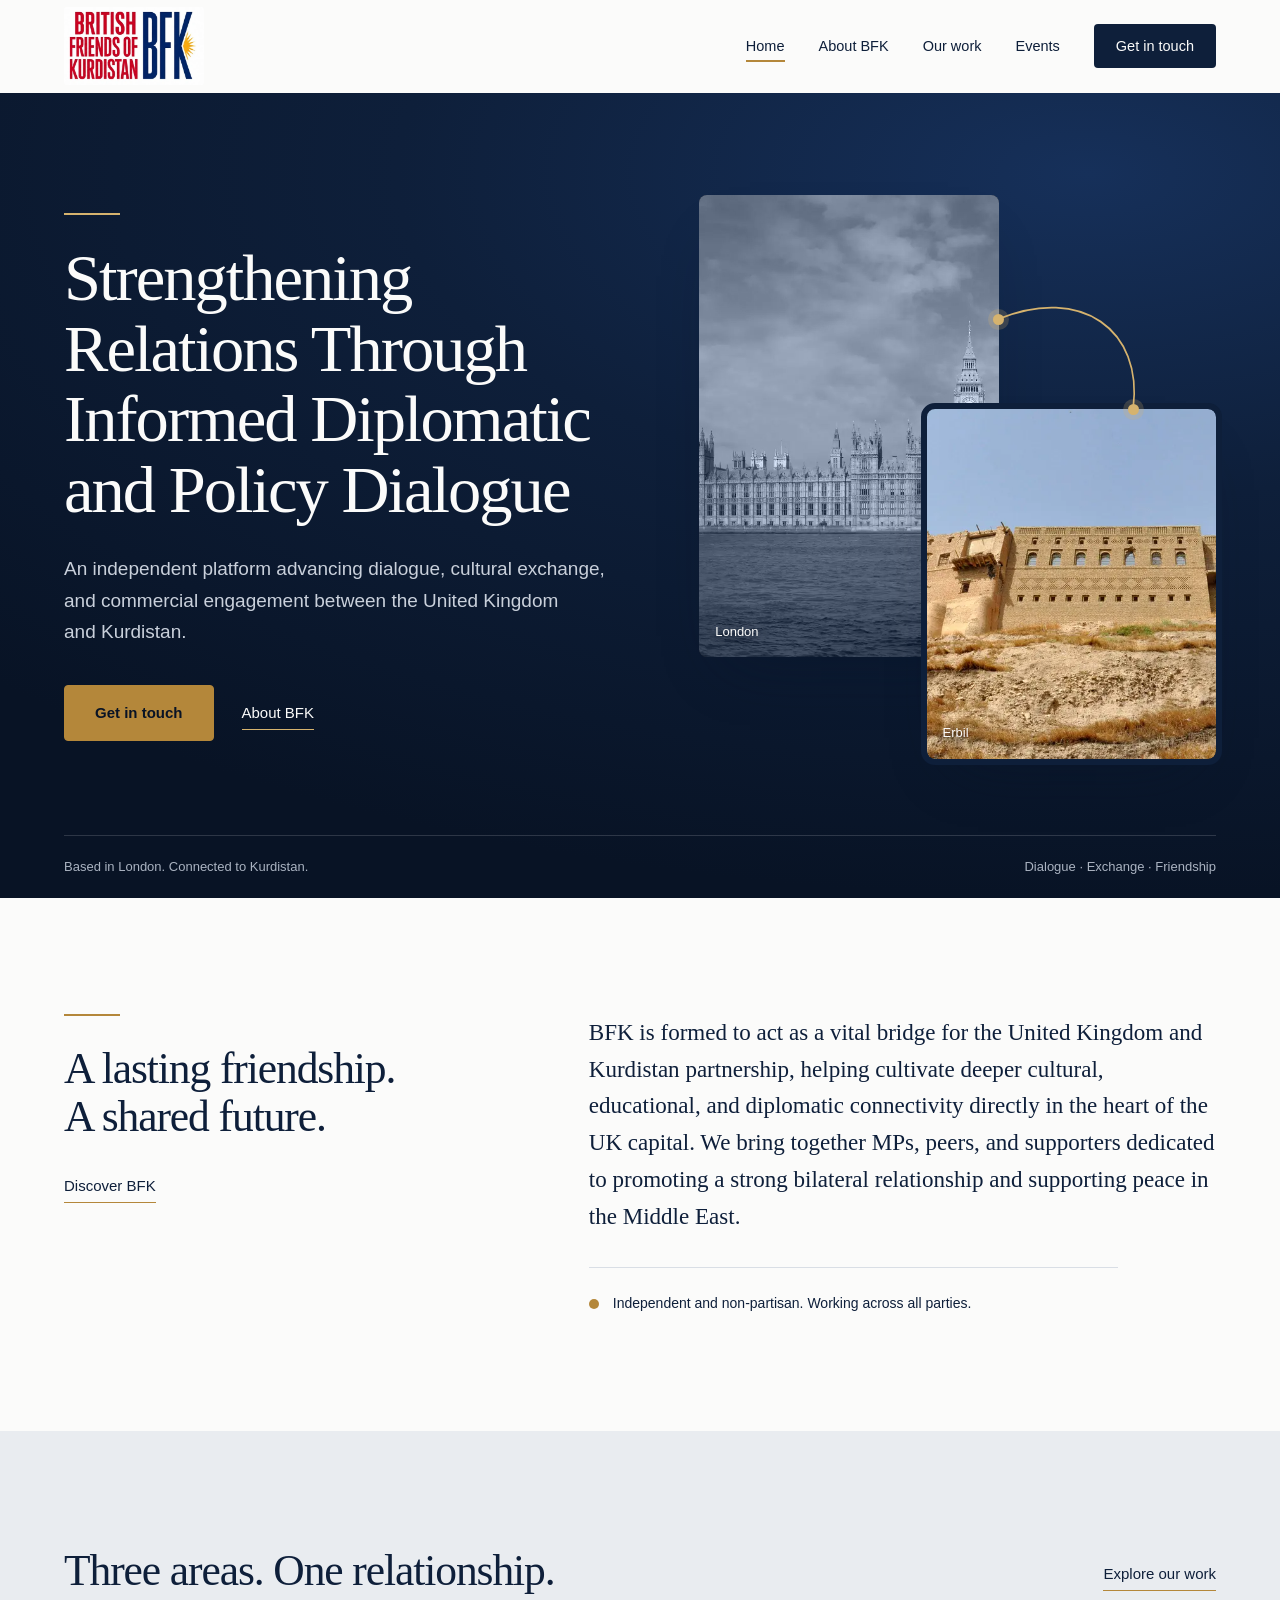
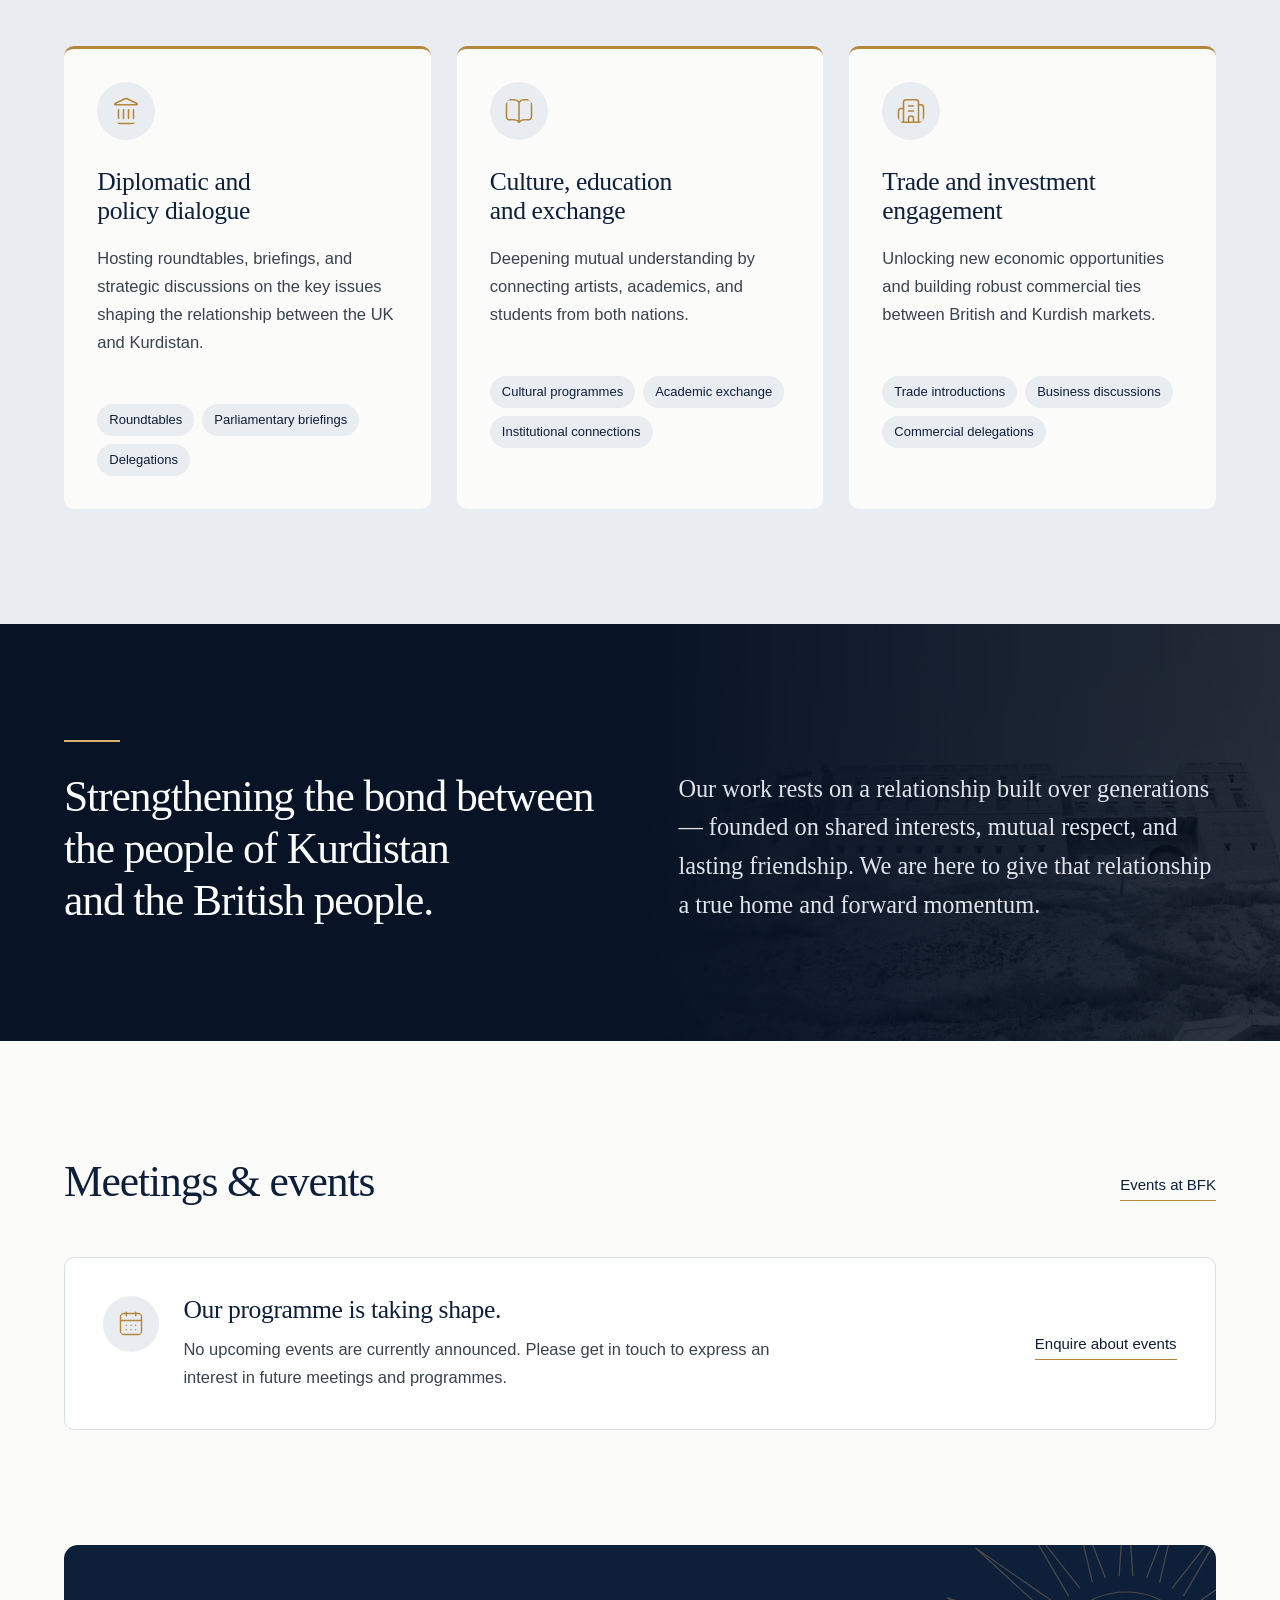
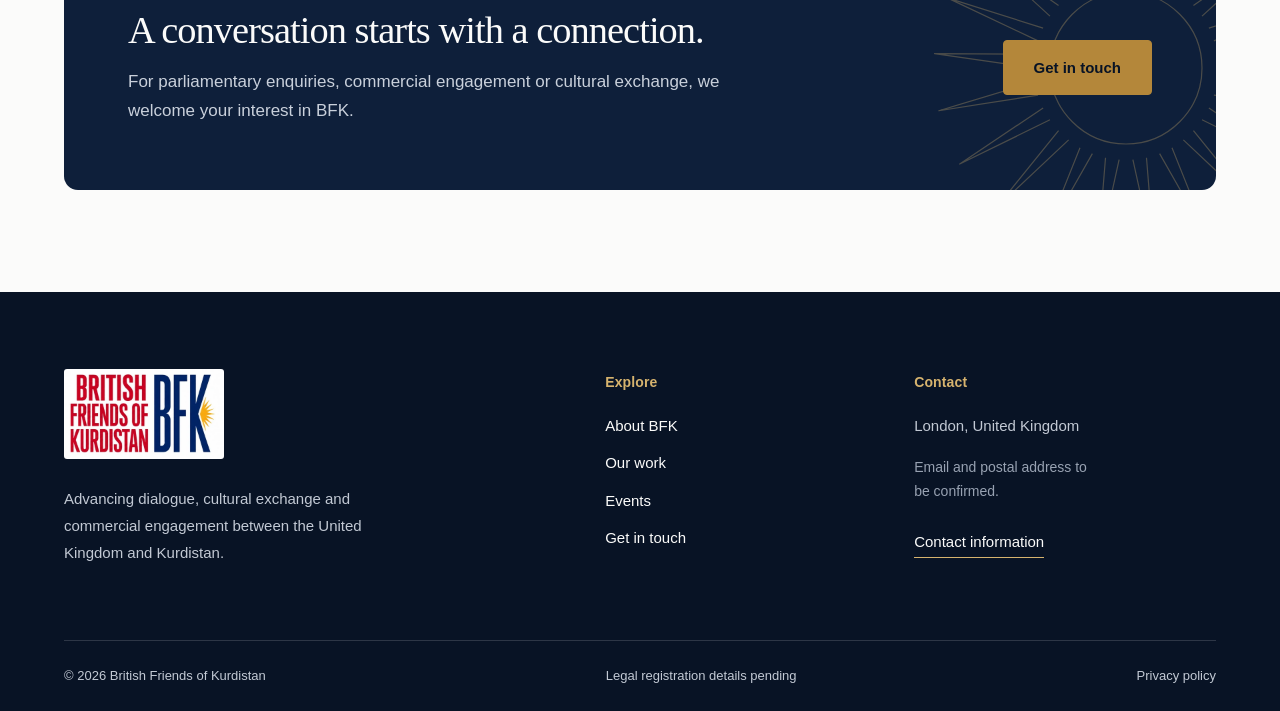
==== commit 03be6643: "Add icons, manifest, HTTPS redirect and caching; add sun motif - Favicon, Apple touch icon and web m" ====
--- a/index.html
+++ b/index.html
@@ -1,2 +1,2 @@
-<!DOCTYPE html><html lang="en-GB" dir="ltr"><head><meta charSet="utf-8"/><meta name="viewport" content="width=device-width, initial-scale=1"/><link rel="preload" href="/images/erbil.webp" as="image"/><link rel="stylesheet" href="/_next/static/css/index.B9G_UoSa.css" data-rsc-css-href="/_next/static/css/index.B9G_UoSa.css" data-precedence="vite-rsc/importer-resources"/><link rel="modulepreload" fetchPriority="low" href="/_next/static/chunks/index-6MpfZBEh.js"/><script src="/_next/static/chunks/rolldown-runtime-C60lm6uB.js" type="module" async=""></script><script src="/_next/static/chunks/framework-D_rUT4EX.js" type="module" async=""></script><script src="/_next/static/chunks/app-elements-H_Dr48wG.js" type="module" async=""></script><script src="/_next/static/chunks/hash-Cp347hhd.js" type="module" async=""></script><script src="/_next/static/chunks/record-uXSNv6cl.js" type="module" async=""></script><script src="/_next/static/chunks/app-rsc-cache-busting-BdGvjhJ2.js" type="module" async=""></script><script src="/_next/static/chunks/app-rsc-render-mode-CvTCGruk.js" type="module" async=""></script><script src="/_next/static/chunks/headers-C_MtfdF4.js" type="module" async=""></script><script src="/_next/static/chunks/protocol-headers-B9-bVeat.js" type="module" async=""></script><script src="/_next/static/chunks/deployment-id-DFhHa9wO.js" type="module" async=""></script><script src="/_next/static/chunks/navigation-errors-D5LMQqDL.js" type="module" async=""></script><link rel="modulepreload" href="/_next/static/chunks/layout-segment-context-ELfgnAkx.js" crossorigin=""/><link rel="modulepreload" href="/_next/static/chunks/header-CF-Nji_7.js" crossorigin=""/><link rel="modulepreload" href="/_next/static/chunks/utils-CUY_fBOw.js" crossorigin=""/><link rel="modulepreload" href="/_next/static/chunks/Icon-BEWhI24U.js" crossorigin=""/><link rel="modulepreload" href="/_next/static/chunks/link-C8DPlnS9.js" crossorigin=""/><link rel="modulepreload" href="/_next/static/chunks/app-route-prefetch-policy-Ci7_bpRq.js" crossorigin=""/><link rel="modulepreload" href="/_next/static/chunks/query-DWOJKAZx.js" crossorigin=""/><title>British Friends of Kurdistan | Dialogue, exchange and engagement</title><meta name="description" content="An independent London-based organisation advancing dialogue, cultural exchange and commercial engagement between the United Kingdom and Kurdistan."/><meta name="robots" content="index, follow"/><meta property="og:title" content="British Friends of Kurdistan"/><meta property="og:description" content="An independent platform for dialogue, cultural exchange and commercial engagement between the United Kingdom and Kurdistan."/><meta property="og:site_name" content="British Friends of Kurdistan"/><meta property="og:type" content="website"/><meta property="og:locale" content="en_GB"/><meta property="og:image" content="https://new.kurdsforlabour.org.uk/images/og-image.jpg"/><meta property="og:image:width" content="1200"/><meta property="og:image:height" content="630"/><meta property="og:image:alt" content="British Friends of Kurdistan"/><meta name="twitter:card" content="summary_large_image"/><meta name="twitter:title" content="British Friends of Kurdistan"/><meta name="twitter:description" content="Dialogue, cultural exchange and commercial engagement between the United Kingdom and Kurdistan."/><meta name="twitter:image" content="https://new.kurdsforlabour.org.uk/images/og-image.jpg"/><link rel="shortcut icon" href="/favicon.svg"/><link rel="icon" href="/favicon.svg"/><link rel="canonical" href="https://new.kurdsforlabour.org.uk"/><meta name="theme-color" content="#0E1F3A"/><link rel="preload" href="/fonts/inter-latin.woff2" as="font" type="font/woff2" crossorigin="anonymous"/><link rel="preload" href="/fonts/spectral-regular.woff2" as="font" type="font/woff2" crossorigin="anonymous"/><script>Object.assign(((self[Symbol.for("vinext.navigationRuntime")]??={bootstrap:{routeManifest:null},functions:{}}).bootstrap.rsc??={rsc:[]}),{params:{},nav:{"pathname":"/","searchParams":[]}})</script><link rel="modulepreload" href="/_next/static/chunks/index-6MpfZBEh.js" />
-</head><body><a class="skip-link" href="#main-content">Skip to content</a><header class="site-header"><div class="container header-inner"><a href="/" aria-label="British Friends of Kurdistan home" class="brand"><span class="official-logo"><img src="/images/bfk-official-logo.jpeg" width="1536" height="768" alt="British Friends of Kurdistan — BFK"/></span></a><nav class="desktop-nav" aria-label="Main navigation"><a href="/" aria-current="page" class="">Home</a><a href="/about" class="">About BFK</a><a href="/our-work" class="">Our work</a><a href="/events" class="">Events</a><a href="/contact" class="nav-contact">Get in touch</a></nav><div class="mobile-menu"><button class="menu-button" aria-label="Open navigation" type="button" aria-haspopup="dialog" aria-expanded="false" data-state="closed" data-slot="sheet-trigger"><svg xmlns="http://www.w3.org/2000/svg" width="24" height="24" viewBox="0 0 24 24" fill="none" stroke="currentColor" stroke-width="2" stroke-linecap="round" stroke-linejoin="round" class="lucide lucide-menu" aria-hidden="true"><path d="M4 5h16"></path><path d="M4 12h16"></path><path d="M4 19h16"></path></svg><span>Menu</span></button></div></div></header><main id="main-content"><section class="hero" aria-labelledby="hero-title"><div class="container hero-grid"><div class="hero-copy"><span class="brass-rule" aria-hidden="true"></span><h1 id="hero-title">Strengthening Relations Through Informed Diplomatic and Policy Dialogue</h1><p>An independent platform advancing dialogue, cultural exchange, and commercial engagement between the United Kingdom and Kurdistan.</p><div class="actions"><a href="/contact" class="button">Get in touch</a><a href="/about" class="text-link light">About BFK</a></div></div><div class="hero-diptych" aria-hidden="true"><figure class="hero-photo london"><img src="/images/westminster.webp" width="2000" height="902" alt="" fetchPriority="high"/><span class="hero-place">London</span></figure><figure class="hero-photo kurdistan"><img src="/images/erbil.webp" width="1400" height="551" alt=""/><span class="hero-place">Erbil</span></figure><svg class="hero-bridge" viewBox="0 0 100 100" preserveAspectRatio="none"><path d="M58 22 C 74 16, 86 24, 84 38" pathLength="1"></path></svg><span class="bridge-dot from"></span><span class="bridge-dot to"></span></div></div><div class="container hero-caption"><span>Based in London. Connected to Kurdistan.</span><span>Dialogue · Exchange · Friendship</span></div></section><section class="section introduction container" aria-labelledby="intro-title"><div><span class="brass-rule" aria-hidden="true"></span><h2 id="intro-title">A lasting friendship.<br/>A shared future.</h2><a href="/about" class="text-link">Discover BFK</a></div><div><p class="intro-text">BFK is formed to act as a vital bridge for the United Kingdom and Kurdistan partnership, helping cultivate deeper cultural, educational, and diplomatic connectivity directly in the heart of the UK capital. We bring together MPs, peers, and supporters dedicated to promoting a strong bilateral relationship and supporting peace in the Middle East.</p><p class="independent-note">Independent and non-partisan. Working across all parties.</p></div></section><section class="section focus-section" aria-labelledby="work-title"><div class="container"><div class="section-heading"><h2 id="work-title">Three areas. One relationship.</h2><a href="/our-work" class="text-link">Explore our work</a></div><div class="focus-trio"><article class="focus-item"><svg xmlns="http://www.w3.org/2000/svg" width="24" height="24" viewBox="0 0 24 24" fill="none" stroke="currentColor" stroke-width="1.25" stroke-linecap="round" stroke-linejoin="round" class="lucide lucide-landmark focus-mark" aria-hidden="true"><path d="M10 18v-7"></path><path d="M11.119 2.205a2 2 0 0 1 1.762 0l7.84 3.846A.5.5 0 0 1 20.5 7h-17a.5.5 0 0 1-.22-.949z"></path><path d="M14 18v-7"></path><path d="M18 18v-7"></path><path d="M3 22h18"></path><path d="M6 18v-7"></path></svg><h3><a href="/our-work#dialogue">Diplomatic and policy dialogue</a></h3><p>Hosting roundtables, briefings, and strategic discussions on the key issues shaping the relationship between the UK and Kurdistan.</p><ul class="focus-tags" aria-label="Types of activity"><li>Roundtables</li><li>Parliamentary briefings</li><li>Delegations</li></ul></article><article class="focus-item"><svg xmlns="http://www.w3.org/2000/svg" width="24" height="24" viewBox="0 0 24 24" fill="none" stroke="currentColor" stroke-width="1.25" stroke-linecap="round" stroke-linejoin="round" class="lucide lucide-book-open focus-mark" aria-hidden="true"><path d="M12 5v16"></path><path d="M20.001 19A2 2 0 0022 17V5a2 2 0 00-1.999-2L16 3.002A5 5 0 0012 5a5 5 0 00-4-2H4a2 2 0 00-2 2v12a2 2 0 001.999 2H8a5 5 0 014 2 5 5 0 014-2z"></path></svg><h3><a href="/our-work#exchange">Culture, education and exchange</a></h3><p>Deepening mutual understanding by connecting artists, academics, and students from both nations.</p><ul class="focus-tags" aria-label="Types of activity"><li>Cultural programmes</li><li>Academic exchange</li><li>Institutional connections</li></ul></article><article class="focus-item"><svg xmlns="http://www.w3.org/2000/svg" width="24" height="24" viewBox="0 0 24 24" fill="none" stroke="currentColor" stroke-width="1.25" stroke-linecap="round" stroke-linejoin="round" class="lucide lucide-building2 lucide-building-2 focus-mark" aria-hidden="true"><path d="M10 12h4"></path><path d="M10 8h4"></path><path d="M14 21v-3a2 2 0 0 0-4 0v3"></path><path d="M6 10H4a2 2 0 0 0-2 2v7a2 2 0 0 0 2 2h16a2 2 0 0 0 2-2V9a2 2 0 0 0-2-2h-2"></path><path d="M6 21V5a2 2 0 0 1 2-2h8a2 2 0 0 1 2 2v16"></path></svg><h3><a href="/our-work#trade">Trade and investment engagement</a></h3><p>Unlocking new economic opportunities and building robust commercial ties between British and Kurdish markets.</p><ul class="focus-tags" aria-label="Types of activity"><li>Trade introductions</li><li>Business discussions</li><li>Commercial delegations</li></ul></article></div></div></section><section class="vision" aria-labelledby="vision-title"><figure class="vision-photo" aria-hidden="true"><img src="/images/erbil.webp" width="1400" height="551" alt="" loading="lazy"/></figure><div class="container vision-inner"><span class="brass-rule" aria-hidden="true"></span><h2 id="vision-title">Strengthening the bond between the people of Kurdistan and the British people.</h2><p>Our work rests on a relationship built over generations — founded on shared interests, mutual respect, and lasting friendship. We are here to give that relationship a true home and forward momentum.</p></div></section><section class="section container" aria-labelledby="events-title"><div class="section-heading"><h2 id="events-title">Meetings &amp; events</h2><a href="/events" class="text-link">Events at BFK</a></div><div><div class="bfk-empty"><div class="bfk-empty-main"><svg xmlns="http://www.w3.org/2000/svg" width="24" height="24" viewBox="0 0 24 24" fill="none" stroke="currentColor" stroke-width="1.25" stroke-linecap="round" stroke-linejoin="round" class="lucide lucide-calendar-days bfk-empty-icon" aria-hidden="true"><path d="M8 2v3"></path><path d="M16 2v3"></path><rect x="3" y="3" width="18" height="18" rx="2"></rect><path d="M3 9h18"></path><path d="M8 13h.01"></path><path d="M12 13h.01"></path><path d="M16 13h.01"></path><path d="M8 17h.01"></path><path d="M12 17h.01"></path><path d="M16 17h.01"></path></svg><div><h3>Our programme is taking shape.</h3><p>No upcoming events are currently announced. Please get in touch to express an interest in future meetings and programmes.</p></div></div><a href="/contact" class="text-link">Enquire about events</a></div></div></section><section class="contact-invitation"><div class="container invitation-inner"><div><h2>A conversation starts with a connection.</h2><p>For parliamentary enquiries, commercial engagement or cultural exchange, we welcome your interest in BFK.</p></div><a href="/contact" class="button dark">Get in touch</a></div></section></main><footer class="site-footer"><div class="container"><div class="footer-grid"><div class="footer-about"><a href="/" aria-label="British Friends of Kurdistan home"><span class="official-logo"><img src="/images/bfk-official-logo.jpeg" width="1536" height="768" alt="British Friends of Kurdistan — BFK"/></span></a><p>Advancing dialogue, cultural exchange and commercial engagement between the United Kingdom and Kurdistan.</p></div><div><h2>Explore</h2><nav aria-label="Footer navigation"><a href="/about">About BFK</a><a href="/our-work">Our work</a><a href="/events">Events</a><a href="/contact">Get in touch</a></nav></div><div><h2>Contact</h2><p>London, United Kingdom</p><p class="footer-pending">Email and postal address to be confirmed.</p><a href="/contact" class="text-link light">Contact information</a></div></div><div class="footer-bottom"><p>© <!-- -->2026<!-- --> British Friends of Kurdistan</p><p>Legal registration details pending</p><a href="/privacy">Privacy policy</a></div></div></footer><script type="application/ld+json">{"@context":"https://schema.org","@type":"Organization","name":"British Friends of Kurdistan","alternateName":"BFK","url":"https://new.kurdsforlabour.org.uk","logo":"https://new.kurdsforlabour.org.uk/images/bfk-official-logo.jpeg","description":"An independent London-based organisation advancing dialogue, cultural exchange and commercial engagement between the United Kingdom and Kurdistan.","address":{"@type":"PostalAddress","addressLocality":"London","addressCountry":"GB"}}</script><script type="module" src="/_next/static/chunks/index-6MpfZBEh.js" id="_R_" async=""></script><script>((self[Symbol.for("vinext.navigationRuntime")]??={bootstrap:{routeManifest:null},functions:{}}).bootstrap.rsc??={rsc:[]}).rsc.push("0:{\"page:/\":\"$L1\",\"layout:/\":\"$L2\",\"route:/\":\"$L3\",\"__route\":\"route:/\",\"__interceptionContext\":null,\"__layoutIds\":[\"layout:/\"],\"__rootLayout\":\"/\",\"__bfcacheSegmentIdentities\":{\"layout:/\":\"[\\\"layout\\\",\\\"layout:/\\\",\\\"root-boundary:/\\\",\\\"\\\"]\",\"page:/\":\"[\\\"page\\\",\\\"page:/\\\",\\\"root-boundary:/\\\",\\\"\\\"]\"},\"__srcPage\":[\"page\"],\"__layoutFlags\":{\"layout:/\":\"s\"},\"__artifactCompatibility\":{\"schemaVersion\":1,\"graphVersion\":\"app-route-graph:1177fd80f83fa7b0\",\"deploymentVersion\":\"4626b0f5-d736-42fd-abde-f90d2807b760\",\"appElementsSchemaVersion\":1,\"rscPayloadSchemaVersion\":1,\"rootBoundaryId\":\"/\",\"renderEpoch\":null}}\n")</script><script>((self[Symbol.for("vinext.navigationRuntime")]??={bootstrap:{routeManifest:null},functions:{}}).bootstrap.rsc??={rsc:[]}).rsc.push("4:I[\"11021ebf0d7c\",[],\"default\",1]\n")</script><script>((self[Symbol.for("vinext.navigationRuntime")]??={bootstrap:{routeManifest:null},functions:{}}).bootstrap.rsc??={rsc:[]}).rsc.push("5:I[\"74f944bd09a9\",[],\"Children\",1]\n")</script><script>((self[Symbol.for("vinext.navigationRuntime")]??={bootstrap:{routeManifest:null},functions:{}}).bootstrap.rsc??={rsc:[]}).rsc.push("6:I[\"c2747888630f\",[],\"default\",1]\n")</script><script>((self[Symbol.for("vinext.navigationRuntime")]??={bootstrap:{routeManifest:null},functions:{}}).bootstrap.rsc??={rsc:[]}).rsc.push("7:I[\"11021ebf0d7c\",[],\"Wordmark\",1]\n")</script><script>((self[Symbol.for("vinext.navigationRuntime")]??={bootstrap:{routeManifest:null},functions:{}}).bootstrap.rsc??={rsc:[]}).rsc.push("8:I[\"52529b92208a\",[],\"GlobalErrorBoundary\",1]\n")</script><script>((self[Symbol.for("vinext.navigationRuntime")]??={bootstrap:{routeManifest:null},functions:{}}).bootstrap.rsc??={rsc:[]}).rsc.push("9:I[\"18ecf746a395\",[],\"default\",1]\n")</script><script>((self[Symbol.for("vinext.navigationRuntime")]??={bootstrap:{routeManifest:null},functions:{}}).bootstrap.rsc??={rsc:[]}).rsc.push("a:I[\"52529b92208a\",[],\"ErrorBoundary\",1]\n")</script><script>((self[Symbol.for("vinext.navigationRuntime")]??={bootstrap:{routeManifest:null},functions:{}}).bootstrap.rsc??={rsc:[]}).rsc.push("b:I[\"1b73e8b5fbe4\",[],\"LayoutSegmentProvider\",1]\n")</script><script>((self[Symbol.for("vinext.navigationRuntime")]??={bootstrap:{routeManifest:null},functions:{}}).bootstrap.rsc??={rsc:[]}).rsc.push("c:I[\"74f944bd09a9\",[],\"Slot\",1]\n")</script><script>((self[Symbol.for("vinext.navigationRuntime")]??={bootstrap:{routeManifest:null},functions:{}}).bootstrap.rsc??={rsc:[]}).rsc.push("d:I[\"52529b92208a\",[],\"NotFoundBoundary\",1]\n")</script><script>((self[Symbol.for("vinext.navigationRuntime")]??={bootstrap:{routeManifest:null},functions:{}}).bootstrap.rsc??={rsc:[]}).rsc.push("e:I[\"78579b1089e4\",[],\"AppRouterScrollTarget\",1]\n")</script><script>((self[Symbol.for("vinext.navigationRuntime")]??={bootstrap:{routeManifest:null},functions:{}}).bootstrap.rsc??={rsc:[]}).rsc.push("f:I[\"52529b92208a\",[],\"RedirectBoundary\",1]\n")</script><script>((self[Symbol.for("vinext.navigationRuntime")]??={bootstrap:{routeManifest:null},functions:{}}).bootstrap.rsc??={rsc:[]}).rsc.push(":HL[\"/_next/static/css/index.B9G_UoSa.css\",\"style\"     ]\n")</script><script>((self[Symbol.for("vinext.navigationRuntime")]??={bootstrap:{routeManifest:null},functions:{}}).bootstrap.rsc??={rsc:[]}).rsc.push(":HL[\"/fonts/inter-latin.woff2\",\"font\",{\"crossOrigin\":\"anonymous\",\"type\":\"font/woff2\"}]\n")</script><script>((self[Symbol.for("vinext.navigationRuntime")]??={bootstrap:{routeManifest:null},functions:{}}).bootstrap.rsc??={rsc:[]}).rsc.push(":HL[\"/fonts/spectral-regular.woff2\",\"font\",{\"crossOrigin\":\"anonymous\",\"type\":\"font/woff2\"}]\n")</script><script>((self[Symbol.for("vinext.navigationRuntime")]??={bootstrap:{routeManifest:null},functions:{}}).bootstrap.rsc??={rsc:[]}).rsc.push("2:[[[\"$\",\"link\",\"css:/_next/static/css/index.B9G_UoSa.css\",{\"rel\":\"stylesheet\",\"precedence\":\"vite-rsc/importer-resources\",\"href\":\"/_next/static/css/index.B9G_UoSa.css\",\"data-rsc-css-href\":\"/_next/static/css/index.B9G_UoSa.css\"}],\"$undefined\"],[\"$\",\"html\",null,{\"lang\":\"en-GB\",\"dir\":\"ltr\",\"children\":[[\"$\",\"head\",null,{\"children\":[[\"$\",\"link\",null,{\"rel\":\"preload\",\"href\":\"/fonts/inter-latin.woff2\",\"as\":\"font\",\"type\":\"font/woff2\",\"crossOrigin\":\"anonymous\"}],[\"$\",\"link\",null,{\"rel\":\"preload\",\"href\":\"/fonts/spectral-regular.woff2\",\"as\":\"font\",\"type\":\"font/woff2\",\"crossOrigin\":\"anonymous\"}]]}],[\"$\",\"body\",null,{\"children\":[[\"$\",\"a\",null,{\"className\":\"skip-link\",\"href\":\"#main-content\",\"children\":\"Skip to content\"}],[\"$\",\"$L4\",null,{}],[\"$\",\"$L5\",null,{}],[\"$\",\"footer\",null,{\"className\":\"site-footer\",\"children\":[\"$\",\"div\",null,{\"className\":\"container\",\"children\":[[\"$\",\"div\",null,{\"className\":\"footer-grid\",\"children\":[[\"$\",\"div\",null,{\"className\":\"footer-about\",\"children\":[[\"$\",\"$L6\",null,{\"href\":\"/\",\"aria-label\":\"British Friends of Kurdistan home\",\"children\":[\"$\",\"$L7\",null,{}]}],[\"$\",\"p\",null,{\"children\":\"Advancing dialogue, cultural exchange and commercial engagement between the United Kingdom and Kurdistan.\"}]]}],[\"$\",\"div\",null,{\"children\":[[\"$\",\"h2\",null,{\"children\":\"Explore\"}],[\"$\",\"nav\",null,{\"aria-label\":\"Footer navigation\",\"children\":[[\"$\",\"$L6\",null,{\"href\":\"/about\",\"children\":\"About BFK\"}],[\"$\",\"$L6\",null,{\"href\":\"/our-work\",\"children\":\"Our work\"}],[\"$\",\"$L6\",null,{\"href\":\"/events\",\"children\":\"Events\"}],[\"$\",\"$L6\",null,{\"href\":\"/contact\",\"children\":\"Get in touch\"}]]}]]}],[\"$\",\"div\",null,{\"children\":[[\"$\",\"h2\",null,{\"children\":\"Contact\"}],[\"$\",\"p\",null,{\"children\":\"London, United Kingdom\"}],[\"$\",\"p\",null,{\"className\":\"footer-pending\",\"children\":\"Email and postal address to be confirmed.\"}],[\"$\",\"$L6\",null,{\"className\":\"text-link light\",\"href\":\"/contact\",\"children\":\"Contact information\"}]]}]]}],[\"$\",\"div\",null,{\"className\":\"footer-bottom\",\"children\":[[\"$\",\"p\",null,{\"children\":[\"© \",2026,\" British Friends of Kurdistan\"]}],[\"$\",\"p\",null,{\"children\":\"Legal registration details pending\"}],[\"$\",\"$L6\",null,{\"href\":\"/privacy\",\"children\":\"Privacy policy\"}]]}]]}]}],[\"$\",\"script\",null,{\"type\":\"application/ld+json\",\"dangerouslySetInnerHTML\":{\"__html\":\"{\\\"@context\\\":\\\"https://schema.org\\\",\\\"@type\\\":\\\"Organization\\\",\\\"name\\\":\\\"British Friends of Kurdistan\\\",\\\"alternateName\\\":\\\"BFK\\\",\\\"url\\\":\\\"https://new.kurdsforlabour.org.uk\\\",\\\"logo\\\":\\\"https://new.kurdsforlabour.org.uk/images/bfk-official-logo.jpeg\\\",\\\"description\\\":\\\"An independent London-based organisation advancing dialogue, cultural exchange and commercial engagement between the United Kingdom and Kurdistan.\\\",\\\"address\\\":{\\\"@type\\\":\\\"PostalAddress\\\",\\\"addressLocality\\\":\\\"London\\\",\\\"addressCountry\\\":\\\"GB\\\"}}\"}}]]}]]}]]\n")</script><script>((self[Symbol.for("vinext.navigationRuntime")]??={bootstrap:{routeManifest:null},functions:{}}).bootstrap.rsc??={rsc:[]}).rsc.push("3:[[[\"$\",\"meta\",null,{\"charSet\":\"utf-8\"}],[[\"$\",\"title\",\"0\",{\"children\":\"British Friends of Kurdistan | Dialogue, exchange and engagement\"}],[\"$\",\"meta\",\"1\",{\"name\":\"description\",\"content\":\"An independent London-based organisation advancing dialogue, cultural exchange and commercial engagement between the United Kingdom and Kurdistan.\"}],[\"$\",\"meta\",\"2\",{\"name\":\"robots\",\"content\":\"index, follow\"}],[\"$\",\"meta\",\"3\",{\"property\":\"og:title\",\"content\":\"British Friends of Kurdistan\"}],[\"$\",\"meta\",\"4\",{\"property\":\"og:description\",\"content\":\"An independent platform for dialogue, cultural exchange and commercial engagement between the United Kingdom and Kurdistan.\"}],[\"$\",\"meta\",\"5\",{\"property\":\"og:site_name\",\"content\":\"British Friends of Kurdistan\"}],[\"$\",\"meta\",\"6\",{\"property\":\"og:type\",\"content\":\"website\"}],[\"$\",\"meta\",\"7\",{\"property\":\"og:locale\",\"content\":\"en_GB\"}],[\"$\",\"meta\",\"8\",{\"property\":\"og:image\",\"content\":\"https://new.kurdsforlabour.org.uk/images/og-image.jpg\"}],[\"$\",\"meta\",\"9\",{\"property\":\"og:image:width\",\"content\":\"1200\"}],[\"$\",\"meta\",\"10\",{\"property\":\"og:image:height\",\"content\":\"630\"}],[\"$\",\"meta\",\"11\",{\"property\":\"og:image:alt\",\"content\":\"British Friends of Kurdistan\"}],[\"$\",\"meta\",\"12\",{\"name\":\"twitter:card\",\"content\":\"summary_large_image\"}],[\"$\",\"meta\",\"13\",{\"name\":\"twitter:title\",\"content\":\"British Friends of Kurdistan\"}],[\"$\",\"meta\",\"14\",{\"name\":\"twitter:description\",\"content\":\"Dialogue, cultural exchange and commercial engagement between the United Kingdom and Kurdistan.\"}],[\"$\",\"meta\",\"15\",{\"name\":\"twitter:image\",\"content\":\"https://new.kurdsforlabour.org.uk/images/og-image.jpg\"}],[\"$\",\"link\",\"16\",{\"data-vinext-streamed-icon\":\"$undefined\",\"rel\":\"shortcut icon\",\"href\":\"/favicon.svg\",\"type\":\"$undefined\",\"sizes\":\"$undefined\",\"color\":\"$undefined\",\"media\":\"$undefined\",\"fetchPriority\":\"$undefined\"}],[\"$\",\"link\",\"17\",{\"data-vinext-streamed-icon\":\"$undefined\",\"rel\":\"icon\",\"href\":\"/favicon.svg\",\"type\":\"$undefined\",\"sizes\":\"$undefined\",\"color\":\"$undefined\",\"media\":\"$undefined\",\"fetchPriority\":\"$undefined\"}],[\"$\",\"link\",\"18\",{\"rel\":\"canonical\",\"href\":\"https://new.kurdsforlabour.org.uk\"}]],[[\"$\",\"meta\",\"0\",{\"name\":\"viewport\",\"content\":\"width=device-width, initial-scale=1\"}],[\"$\",\"meta\",\"1\",{\"name\":\"theme-color\",\"content\":\"#0E1F3A\"}]]],[\"$\",\"$L8\",null,{\"fallback\":\"$9\",\"children\":[\"$\",\"$La\",null,{\"fallback\":\"$9\",\"children\":[\"$\",\"$Lb\",null,{\"providerId\":\"layout:/\",\"segmentMap\":{\"children\":[]},\"children\":[\"$\",\"$Lc\",null,{\"id\":\"layout:/\",\"parallelSlots\":\"$undefined\",\"children\":[\"$\",\"$Ld\",null,{\"resetKey\":\"\",\"fallback\":[\"$\",\"main\",null,{\"id\":\"main-content\",\"className\":\"container not-found\",\"children\":[[\"$\",\"span\",null,{\"className\":\"brass-rule\",\"aria-hidden\":\"true\"}],[\"$\",\"h1\",null,{\"children\":\"We couldn’t find that page.\"}],[\"$\",\"p\",null,{\"children\":\"The page may have moved or the address may be incomplete. You can return to the homepage or find the right contact at BFK.\"}],[\"$\",\"div\",null,{\"className\":\"actions\",\"children\":[[\"$\",\"$L6\",null,{\"className\":\"button dark\",\"href\":\"/\",\"children\":\"Back to home\"}],[\"$\",\"$L6\",null,{\"className\":\"text-link\",\"href\":\"/contact\",\"children\":\"Get in touch\"}]]}]]}],\"children\":[\"$\",\"$Ld\",null,{\"resetKey\":\"\",\"fallback\":[\"$\",\"main\",null,{\"id\":\"main-content\",\"className\":\"container not-found\",\"children\":[[\"$\",\"span\",null,{\"className\":\"brass-rule\",\"aria-hidden\":\"true\"}],[\"$\",\"h1\",null,{\"children\":\"We couldn’t find that page.\"}],[\"$\",\"p\",null,{\"children\":\"The page may have moved or the address may be incomplete. You can return to the homepage or find the right contact at BFK.\"}],[\"$\",\"div\",null,{\"className\":\"actions\",\"children\":[[\"$\",\"$L6\",null,{\"className\":\"button dark\",\"href\":\"/\",\"children\":\"Back to home\"}],[\"$\",\"$L6\",null,{\"className\":\"text-link\",\"href\":\"/contact\",\"children\":\"Get in touch\"}]]}]]}],\"children\":[\"$\",\"$Le\",null,{\"children\":[\"$\",\"$Lf\",null,{\"children\":[[\"$\",\"$Lb\",null,{\"providerId\":\"page:/\",\"segmentMap\":{\"children\":[\"__PAGE__\"]},\"children\":[\"$\",\"$Lc\",null,{\"id\":\"page:/\"}]}],null]}]}]}]}]}]}]}]}],null,null]\n")</script><script>((self[Symbol.for("vinext.navigationRuntime")]??={bootstrap:{routeManifest:null},functions:{}}).bootstrap.rsc??={rsc:[]}).rsc.push("10:I[\"066132fd2803\",[],\"default\",1]\n")</script><script>((self[Symbol.for("vinext.navigationRuntime")]??={bootstrap:{routeManifest:null},functions:{}}).bootstrap.rsc??={rsc:[]}).rsc.push(":HL[\"/images/westminster.webp\",\"image\",{\"fetchPriority\":\"high\"}]\n")</script><script>((self[Symbol.for("vinext.navigationRuntime")]??={bootstrap:{routeManifest:null},functions:{}}).bootstrap.rsc??={rsc:[]}).rsc.push(":HL[\"/images/erbil.webp\",\"image\"]\n")</script><script>((self[Symbol.for("vinext.navigationRuntime")]??={bootstrap:{routeManifest:null},functions:{}}).bootstrap.rsc??={rsc:[]}).rsc.push("1:[\"$\",\"main\",null,{\"id\":\"main-content\",\"children\":[[\"$\",\"section\",null,{\"className\":\"hero\",\"aria-labelledby\":\"hero-title\",\"children\":[[\"$\",\"div\",null,{\"className\":\"container hero-grid\",\"children\":[[\"$\",\"div\",null,{\"className\":\"hero-copy\",\"children\":[[\"$\",\"span\",null,{\"className\":\"brass-rule\",\"aria-hidden\":\"true\"}],[\"$\",\"h1\",null,{\"id\":\"hero-title\",\"children\":\"Strengthening Relations Through Informed Diplomatic and Policy Dialogue\"}],[\"$\",\"p\",null,{\"children\":\"An independent platform advancing dialogue, cultural exchange, and commercial engagement between the United Kingdom and Kurdistan.\"}],[\"$\",\"div\",null,{\"className\":\"actions\",\"children\":[[\"$\",\"$L6\",null,{\"className\":\"button\",\"href\":\"/contact\",\"children\":\"Get in touch\"}],[\"$\",\"$L6\",null,{\"className\":\"text-link light\",\"href\":\"/about\",\"children\":\"About BFK\"}]]}]]}],[\"$\",\"div\",null,{\"className\":\"hero-diptych\",\"aria-hidden\":\"true\",\"children\":[[\"$\",\"figure\",null,{\"className\":\"hero-photo london\",\"children\":[[\"$\",\"img\",null,{\"src\":\"/images/westminster.webp\",\"width\":\"2000\",\"height\":\"902\",\"alt\":\"\",\"fetchPriority\":\"high\"}],[\"$\",\"span\",null,{\"className\":\"hero-place\",\"children\":\"London\"}]]}],[\"$\",\"figure\",null,{\"className\":\"hero-photo kurdistan\",\"children\":[[\"$\",\"img\",null,{\"src\":\"/images/erbil.webp\",\"width\":\"1400\",\"height\":\"551\",\"alt\":\"\"}],[\"$\",\"span\",null,{\"className\":\"hero-place\",\"children\":\"Erbil\"}]]}],[\"$\",\"svg\",null,{\"className\":\"hero-bridge\",\"viewBox\":\"0 0 100 100\",\"preserveAspectRatio\":\"none\",\"children\":[\"$\",\"path\",null,{\"d\":\"M58 22 C 74 16, 86 24, 84 38\",\"pathLength\":1}]}],[\"$\",\"span\",null,{\"className\":\"bridge-dot from\"}],[\"$\",\"span\",null,{\"className\":\"bridge-dot to\"}]]}]]}],[\"$\",\"div\",null,{\"className\":\"container hero-caption\",\"children\":[[\"$\",\"span\",null,{\"children\":\"Based in London. Connected to Kurdistan.\"}],[\"$\",\"span\",null,{\"children\":\"Dialogue · Exchange · Friendship\"}]]}]]}],[\"$\",\"section\",null,{\"className\":\"section introduction container\",\"aria-labelledby\":\"intro-title\",\"children\":[[\"$\",\"div\",null,{\"children\":[[\"$\",\"span\",null,{\"className\":\"brass-rule\",\"aria-hidden\":\"true\"}],[\"$\",\"h2\",null,{\"id\":\"intro-title\",\"children\":[\"A lasting friendship.\",[\"$\",\"br\",null,{}],\"A shared future.\"]}],[\"$\",\"$L6\",null,{\"className\":\"text-link\",\"href\":\"/about\",\"children\":\"Discover BFK\"}]]}],[\"$\",\"div\",null,{\"children\":[[\"$\",\"p\",null,{\"className\":\"intro-text\",\"children\":\"BFK is formed to act as a vital bridge for the United Kingdom and Kurdistan partnership, helping cultivate deeper cultural, educational, and diplomatic connectivity directly in the heart of the UK capital. We bring together MPs, peers, and supporters dedicated to promoting a strong bilateral relationship and supporting peace in the Middle East.\"}],[\"$\",\"p\",null,{\"className\":\"independent-note\",\"children\":\"Independent and non-partisan. Working across all parties.\"}]]}]]}],[\"$\",\"section\",null,{\"className\":\"section focus-section\",\"aria-labelledby\":\"work-title\",\"children\":[\"$\",\"div\",null,{\"className\":\"container\",\"children\":[[\"$\",\"div\",null,{\"className\":\"section-heading\",\"children\":[[\"$\",\"h2\",null,{\"id\":\"work-title\",\"children\":\"Three areas. One relationship.\"}],[\"$\",\"$L6\",null,{\"href\":\"/our-work\",\"className\":\"text-link\",\"children\":\"Explore our work\"}]]}],[\"$\",\"div\",null,{\"className\":\"focus-trio\",\"children\":[[\"$\",\"article\",\"dialogue\",{\"className\":\"focus-item\",\"children\":[[\"$\",\"$L10\",null,{\"ref\":\"$undefined\",\"iconNode\":[[\"path\",{\"d\":\"M10 18v-7\",\"key\":\"wt116b\"}],[\"path\",{\"d\":\"M11.119 2.205a2 2 0 0 1 1.762 0l7.84 3.846A.5.5 0 0 1 20.5 7h-17a.5.5 0 0 1-.22-.949z\",\"key\":\"yxxwt6\"}],[\"path\",{\"d\":\"M14 18v-7\",\"key\":\"vav6t3\"}],[\"path\",{\"d\":\"M18 18v-7\",\"key\":\"aexdmj\"}],[\"path\",{\"d\":\"M3 22h18\",\"key\":\"8prr45\"}],[\"path\",{\"d\":\"M6 18v-7\",\"key\":\"1ivflk\"}]],\"className\":\"lucide-landmark focus-mark\",\"aria-hidden\":\"true\",\"strokeWidth\":1.25}],[\"$\",\"h3\",null,{\"children\":[\"$\",\"$L6\",null,{\"href\":\"/our-work#dialogue\",\"children\":\"Diplomatic and policy dialogue\"}]}],[\"$\",\"p\",null,{\"children\":\"Hosting roundtables, briefings, and strategic discussions on the key issues shaping the relationship between the UK and Kurdistan.\"}],[\"$\",\"ul\",null,{\"className\":\"focus-tags\",\"aria-label\":\"Types of activity\",\"children\":[[\"$\",\"li\",\"Roundtables\",{\"children\":\"Roundtables\"}],[\"$\",\"li\",\"Parliamentary briefings\",{\"children\":\"Parliamentary briefings\"}],[\"$\",\"li\",\"Delegations\",{\"children\":\"Delegations\"}]]}]]}],[\"$\",\"article\",\"exchange\",{\"className\":\"focus-item\",\"children\":[[\"$\",\"$L10\",null,{\"ref\":\"$undefined\",\"iconNode\":[[\"path\",{\"d\":\"M12 5v16\",\"key\":\"1f6ucr\"}],[\"path\",{\"d\":\"M20.001 19A2 2 0 0022 17V5a2 2 0 00-1.999-2L16 3.002A5 5 0 0012 5a5 5 0 00-4-2H4a2 2 0 00-2 2v12a2 2 0 001.999 2H8a5 5 0 014 2 5 5 0 014-2z\",\"key\":\"1fyvmf\"}]],\"className\":\"lucide-book-open focus-mark\",\"aria-hidden\":\"true\",\"strokeWidth\":1.25}],\"$L11\",\"$L12\",\"$L13\"]}],\"$L14\"]}]]}]}],\"$L15\",\"$L16\",\"$L17\"]}]\n")</script><script>((self[Symbol.for("vinext.navigationRuntime")]??={bootstrap:{routeManifest:null},functions:{}}).bootstrap.rsc??={rsc:[]}).rsc.push("11:[\"$\",\"h3\",null,{\"children\":[\"$\",\"$L6\",null,{\"href\":\"/our-work#exchange\",\"children\":\"Culture, education and exchange\"}]}]\n")</script><script>((self[Symbol.for("vinext.navigationRuntime")]??={bootstrap:{routeManifest:null},functions:{}}).bootstrap.rsc??={rsc:[]}).rsc.push("12:[\"$\",\"p\",null,{\"children\":\"Deepening mutual understanding by connecting artists, academics, and students from both nations.\"}]\n")</script><script>((self[Symbol.for("vinext.navigationRuntime")]??={bootstrap:{routeManifest:null},functions:{}}).bootstrap.rsc??={rsc:[]}).rsc.push("13:[\"$\",\"ul\",null,{\"className\":\"focus-tags\",\"aria-label\":\"Types of activity\",\"children\":[[\"$\",\"li\",\"Cultural programmes\",{\"children\":\"Cultural programmes\"}],[\"$\",\"li\",\"Academic exchange\",{\"children\":\"Academic exchange\"}],[\"$\",\"li\",\"Institutional connections\",{\"children\":\"Institutional connections\"}]]}]\n")</script><script>((self[Symbol.for("vinext.navigationRuntime")]??={bootstrap:{routeManifest:null},functions:{}}).bootstrap.rsc??={rsc:[]}).rsc.push("14:[\"$\",\"article\",\"trade\",{\"className\":\"focus-item\",\"children\":[[\"$\",\"$L10\",null,{\"ref\":\"$undefined\",\"iconNode\":[[\"path\",{\"d\":\"M10 12h4\",\"key\":\"a56b0p\"}],[\"path\",{\"d\":\"M10 8h4\",\"key\":\"1sr2af\"}],[\"path\",{\"d\":\"M14 21v-3a2 2 0 0 0-4 0v3\",\"key\":\"1rgiei\"}],[\"path\",{\"d\":\"M6 10H4a2 2 0 0 0-2 2v7a2 2 0 0 0 2 2h16a2 2 0 0 0 2-2V9a2 2 0 0 0-2-2h-2\",\"key\":\"secmi2\"}],[\"path\",{\"d\":\"M6 21V5a2 2 0 0 1 2-2h8a2 2 0 0 1 2 2v16\",\"key\":\"16ra0t\"}]],\"className\":\"lucide-building2 lucide-building-2 focus-mark\",\"aria-hidden\":\"true\",\"strokeWidth\":1.25}],[\"$\",\"h3\",null,{\"children\":[\"$\",\"$L6\",null,{\"href\":\"/our-work#trade\",\"children\":\"Trade and investment engagement\"}]}],[\"$\",\"p\",null,{\"children\":\"Unlocking new economic opportunities and building robust commercial ties between British and Kurdish markets.\"}],[\"$\",\"ul\",null,{\"className\":\"focus-tags\",\"aria-label\":\"Types of activity\",\"children\":[[\"$\",\"li\",\"Trade introductions\",{\"children\":\"Trade introductions\"}],[\"$\",\"li\",\"Business discussions\",{\"children\":\"Business discussions\"}],[\"$\",\"li\",\"Commercial delegations\",{\"children\":\"Commercial delegations\"}]]}]]}]\n")</script><script>((self[Symbol.for("vinext.navigationRuntime")]??={bootstrap:{routeManifest:null},functions:{}}).bootstrap.rsc??={rsc:[]}).rsc.push("15:[\"$\",\"section\",null,{\"className\":\"vision\",\"aria-labelledby\":\"vision-title\",\"children\":[[\"$\",\"figure\",null,{\"className\":\"vision-photo\",\"aria-hidden\":\"true\",\"children\":[\"$\",\"img\",null,{\"src\":\"/images/erbil.webp\",\"width\":\"1400\",\"height\":\"551\",\"alt\":\"\",\"loading\":\"lazy\"}]}],[\"$\",\"div\",null,{\"className\":\"container vision-inner\",\"children\":[[\"$\",\"span\",null,{\"className\":\"brass-rule\",\"aria-hidden\":\"true\"}],[\"$\",\"h2\",null,{\"id\":\"vision-title\",\"children\":\"Strengthening the bond between the people of Kurdistan and the British people.\"}],[\"$\",\"p\",null,{\"children\":\"Our work rests on a relationship built over generations — founded on shared interests, mutual respect, and lasting friendship. We are here to give that relationship a true home and forward momentum.\"}]]}]]}]\n")</script><script>((self[Symbol.for("vinext.navigationRuntime")]??={bootstrap:{routeManifest:null},functions:{}}).bootstrap.rsc??={rsc:[]}).rsc.push("16:[\"$\",\"section\",null,{\"className\":\"section container\",\"aria-labelledby\":\"events-title\",\"children\":[[\"$\",\"div\",null,{\"className\":\"section-heading\",\"children\":[[\"$\",\"h2\",null,{\"id\":\"events-title\",\"children\":\"Meetings \u0026 events\"}],[\"$\",\"$L6\",null,{\"className\":\"text-link\",\"href\":\"/events\",\"children\":\"Events at BFK\"}]]}],[[\"$\",\"div\",null,{\"children\":[\"$\",\"div\",null,{\"className\":\"bfk-empty\",\"children\":[[\"$\",\"div\",null,{\"className\":\"bfk-empty-main\",\"children\":[[\"$\",\"$L10\",null,{\"ref\":\"$undefined\",\"iconNode\":[[\"path\",{\"d\":\"M8 2v3\",\"key\":\"1ioesn\"}],[\"path\",{\"d\":\"M16 2v3\",\"key\":\"otl347\"}],[\"rect\",{\"x\":\"3\",\"y\":\"3\",\"width\":\"18\",\"height\":\"18\",\"rx\":\"2\",\"key\":\"h1oib\"}],[\"path\",{\"d\":\"M3 9h18\",\"key\":\"1pudct\"}],[\"path\",{\"d\":\"M8 13h.01\",\"key\":\"1sbv64\"}],[\"path\",{\"d\":\"M12 13h.01\",\"key\":\"y0uutt\"}],[\"path\",{\"d\":\"M16 13h.01\",\"key\":\"wip0gl\"}],[\"path\",{\"d\":\"M8 17h.01\",\"key\":\"p3bg7i\"}],[\"path\",{\"d\":\"M12 17h.01\",\"key\":\"p32p05\"}],[\"path\",{\"d\":\"M16 17h.01\",\"key\":\"ql8jdd\"}]],\"className\":\"lucide-calendar-days bfk-empty-icon\",\"aria-hidden\":\"true\",\"strokeWidth\":1.25}],[\"$\",\"div\",null,{\"children\":[[\"$\",\"h3\",null,{\"children\":\"Our programme is taking shape.\"}],[\"$\",\"p\",null,{\"children\":\"No upcoming events are currently announced. Please get in touch to express an interest in future meetings and programmes.\"}]]}]]}],[\"$\",\"$L6\",null,{\"className\":\"text-link\",\"href\":\"/contact\",\"children\":\"Enquire about events\"}]]}]}],false]]}]\n")</script><script>((self[Symbol.for("vinext.navigationRuntime")]??={bootstrap:{routeManifest:null},functions:{}}).bootstrap.rsc??={rsc:[]}).rsc.push("17:[\"$\",\"section\",null,{\"className\":\"contact-invitation\",\"children\":[\"$\",\"div\",null,{\"className\":\"container invitation-inner\",\"children\":[[\"$\",\"div\",null,{\"children\":[[\"$\",\"h2\",null,{\"children\":\"A conversation starts with a connection.\"}],[\"$\",\"p\",null,{\"children\":\"For parliamentary enquiries, commercial engagement or cultural exchange, we welcome your interest in BFK.\"}]]}],[\"$\",\"$L6\",null,{\"className\":\"button dark\",\"href\":\"/contact\",\"children\":\"Get in touch\"}]]}]}]\n")</script><script>Object.assign(((self[Symbol.for("vinext.navigationRuntime")]??={bootstrap:{routeManifest:null},functions:{}}).bootstrap.rsc??={rsc:[]}),{"initialCacheKind":"static"});((self[Symbol.for("vinext.navigationRuntime")]??={bootstrap:{routeManifest:null},functions:{}}).bootstrap.rsc??={rsc:[]}).done=true</script></body></html>+<!DOCTYPE html><html lang="en-GB" dir="ltr"><head><meta charSet="utf-8"/><meta name="viewport" content="width=device-width, initial-scale=1"/><link rel="preload" href="/images/erbil.webp" as="image"/><link rel="stylesheet" href="/_next/static/css/index.BovUwK5E.css" data-rsc-css-href="/_next/static/css/index.BovUwK5E.css" data-precedence="vite-rsc/importer-resources"/><link rel="modulepreload" fetchPriority="low" href="/_next/static/chunks/index-DUQjEzOK.js"/><script src="/_next/static/chunks/rolldown-runtime-C60lm6uB.js" type="module" async=""></script><script src="/_next/static/chunks/framework-D_rUT4EX.js" type="module" async=""></script><script src="/_next/static/chunks/navigation-errors-By4dF-Cc.js" type="module" async=""></script><link rel="modulepreload" href="/_next/static/chunks/layout-segment-context-BzdXfLcy.js" crossorigin=""/><link rel="modulepreload" href="/_next/static/chunks/header-BxXhj7gf.js" crossorigin=""/><link rel="modulepreload" href="/_next/static/chunks/link-M0kPRJht.js" crossorigin=""/><link rel="modulepreload" href="/_next/static/chunks/Icon-COpRllaJ.js" crossorigin=""/><title>British Friends of Kurdistan | Dialogue, exchange and engagement</title><meta name="description" content="An independent London-based organisation advancing dialogue, cultural exchange and commercial engagement between the United Kingdom and Kurdistan."/><meta name="robots" content="index, follow"/><meta property="og:title" content="British Friends of Kurdistan"/><meta property="og:description" content="An independent platform for dialogue, cultural exchange and commercial engagement between the United Kingdom and Kurdistan."/><meta property="og:site_name" content="British Friends of Kurdistan"/><meta property="og:type" content="website"/><meta property="og:locale" content="en_GB"/><meta property="og:image" content="https://new.kurdsforlabour.org.uk/images/og-image.jpg"/><meta property="og:image:width" content="1200"/><meta property="og:image:height" content="630"/><meta property="og:image:alt" content="British Friends of Kurdistan"/><meta name="twitter:card" content="summary_large_image"/><meta name="twitter:title" content="British Friends of Kurdistan"/><meta name="twitter:description" content="Dialogue, cultural exchange and commercial engagement between the United Kingdom and Kurdistan."/><meta name="twitter:image" content="https://new.kurdsforlabour.org.uk/images/og-image.jpg"/><link rel="icon" href="/favicon.ico" sizes="48x48"/><link rel="icon" href="/favicon-32.png" type="image/png" sizes="32x32"/><link rel="icon" href="/icon-192.png" type="image/png" sizes="192x192"/><link rel="apple-touch-icon" href="/apple-touch-icon.png"/><link rel="manifest" href="/manifest.webmanifest"/><link rel="canonical" href="https://new.kurdsforlabour.org.uk"/><meta name="theme-color" content="#0E1F3A"/><link rel="preload" href="/fonts/inter-latin.woff2" as="font" type="font/woff2" crossorigin="anonymous"/><link rel="preload" href="/fonts/spectral-regular.woff2" as="font" type="font/woff2" crossorigin="anonymous"/><script>Object.assign(((self[Symbol.for("vinext.navigationRuntime")]??={bootstrap:{routeManifest:null},functions:{}}).bootstrap.rsc??={rsc:[]}),{params:{},nav:{"pathname":"/","searchParams":[]}})</script><link rel="modulepreload" href="/_next/static/chunks/index-DUQjEzOK.js" />
+</head><body><a class="skip-link" href="#main-content">Skip to content</a><header class="site-header"><div class="container header-inner"><a href="/" aria-label="British Friends of Kurdistan home" class="brand"><span class="official-logo"><img src="/images/bfk-logo.webp" width="480" height="269" alt="British Friends of Kurdistan — BFK"/></span></a><nav class="desktop-nav" aria-label="Main navigation"><a href="/" aria-current="page" class="">Home</a><a href="/about" class="">About BFK</a><a href="/our-work" class="">Our work</a><a href="/events" class="">Events</a><a href="/contact" class="nav-contact">Get in touch</a></nav><div class="mobile-menu"><button class="menu-button" aria-label="Open navigation" type="button" aria-haspopup="dialog" aria-expanded="false" data-state="closed" data-slot="sheet-trigger"><svg xmlns="http://www.w3.org/2000/svg" width="24" height="24" viewBox="0 0 24 24" fill="none" stroke="currentColor" stroke-width="2" stroke-linecap="round" stroke-linejoin="round" class="lucide lucide-menu" aria-hidden="true"><path d="M4 5h16"></path><path d="M4 12h16"></path><path d="M4 19h16"></path></svg><span>Menu</span></button></div></div></header><main id="main-content"><section class="hero" aria-labelledby="hero-title"><div class="container hero-grid"><div class="hero-copy"><span class="brass-rule" aria-hidden="true"></span><h1 id="hero-title">Strengthening Relations Through Informed Diplomatic and Policy Dialogue</h1><p>An independent platform advancing dialogue, cultural exchange, and commercial engagement between the United Kingdom and Kurdistan.</p><div class="actions"><a href="/contact" class="button">Get in touch</a><a href="/about" class="text-link light">About BFK</a></div></div><div class="hero-diptych" aria-hidden="true"><figure class="hero-photo london"><img src="/images/westminster.webp" width="2000" height="902" alt="" fetchPriority="high"/><span class="hero-place">London</span></figure><figure class="hero-photo kurdistan"><img src="/images/erbil.webp" width="1400" height="551" alt=""/><span class="hero-place">Erbil</span></figure><svg class="hero-bridge" viewBox="0 0 100 100" preserveAspectRatio="none"><path d="M58 22 C 74 16, 86 24, 84 38" pathLength="1"></path></svg><span class="bridge-dot from"></span><span class="bridge-dot to"></span></div></div><div class="container hero-caption"><span>Based in London. Connected to Kurdistan.</span><span>Dialogue · Exchange · Friendship</span></div></section><section class="section introduction container" aria-labelledby="intro-title"><div><span class="brass-rule" aria-hidden="true"></span><h2 id="intro-title">A lasting friendship.<br/>A shared future.</h2><a href="/about" class="text-link">Discover BFK</a></div><div><p class="intro-text">BFK is formed to act as a vital bridge for the United Kingdom and Kurdistan partnership, helping cultivate deeper cultural, educational, and diplomatic connectivity directly in the heart of the UK capital. We bring together MPs, peers, and supporters dedicated to promoting a strong bilateral relationship and supporting peace in the Middle East.</p><p class="independent-note">Independent and non-partisan. Working across all parties.</p></div></section><section class="section focus-section" aria-labelledby="work-title"><div class="container"><div class="section-heading"><h2 id="work-title">Three areas. One relationship.</h2><a href="/our-work" class="text-link">Explore our work</a></div><div class="focus-trio"><article class="focus-item"><svg xmlns="http://www.w3.org/2000/svg" width="24" height="24" viewBox="0 0 24 24" fill="none" stroke="currentColor" stroke-width="1.25" stroke-linecap="round" stroke-linejoin="round" class="lucide lucide-landmark focus-mark" aria-hidden="true"><path d="M10 18v-7"></path><path d="M11.119 2.205a2 2 0 0 1 1.762 0l7.84 3.846A.5.5 0 0 1 20.5 7h-17a.5.5 0 0 1-.22-.949z"></path><path d="M14 18v-7"></path><path d="M18 18v-7"></path><path d="M3 22h18"></path><path d="M6 18v-7"></path></svg><h3><a href="/our-work#dialogue">Diplomatic and policy dialogue</a></h3><p>Hosting roundtables, briefings, and strategic discussions on the key issues shaping the relationship between the UK and Kurdistan.</p><ul class="focus-tags" aria-label="Types of activity"><li>Roundtables</li><li>Parliamentary briefings</li><li>Delegations</li></ul></article><article class="focus-item"><svg xmlns="http://www.w3.org/2000/svg" width="24" height="24" viewBox="0 0 24 24" fill="none" stroke="currentColor" stroke-width="1.25" stroke-linecap="round" stroke-linejoin="round" class="lucide lucide-book-open focus-mark" aria-hidden="true"><path d="M12 5v16"></path><path d="M20.001 19A2 2 0 0022 17V5a2 2 0 00-1.999-2L16 3.002A5 5 0 0012 5a5 5 0 00-4-2H4a2 2 0 00-2 2v12a2 2 0 001.999 2H8a5 5 0 014 2 5 5 0 014-2z"></path></svg><h3><a href="/our-work#exchange">Culture, education and exchange</a></h3><p>Deepening mutual understanding by connecting artists, academics, and students from both nations.</p><ul class="focus-tags" aria-label="Types of activity"><li>Cultural programmes</li><li>Academic exchange</li><li>Institutional connections</li></ul></article><article class="focus-item"><svg xmlns="http://www.w3.org/2000/svg" width="24" height="24" viewBox="0 0 24 24" fill="none" stroke="currentColor" stroke-width="1.25" stroke-linecap="round" stroke-linejoin="round" class="lucide lucide-building2 lucide-building-2 focus-mark" aria-hidden="true"><path d="M10 12h4"></path><path d="M10 8h4"></path><path d="M14 21v-3a2 2 0 0 0-4 0v3"></path><path d="M6 10H4a2 2 0 0 0-2 2v7a2 2 0 0 0 2 2h16a2 2 0 0 0 2-2V9a2 2 0 0 0-2-2h-2"></path><path d="M6 21V5a2 2 0 0 1 2-2h8a2 2 0 0 1 2 2v16"></path></svg><h3><a href="/our-work#trade">Trade and investment engagement</a></h3><p>Unlocking new economic opportunities and building robust commercial ties between British and Kurdish markets.</p><ul class="focus-tags" aria-label="Types of activity"><li>Trade introductions</li><li>Business discussions</li><li>Commercial delegations</li></ul></article></div></div></section><section class="vision" aria-labelledby="vision-title"><figure class="vision-photo" aria-hidden="true"><img src="/images/erbil.webp" width="1400" height="551" alt="" loading="lazy"/></figure><div class="container vision-inner"><span class="brass-rule" aria-hidden="true"></span><h2 id="vision-title">Strengthening the bond between the people of Kurdistan and the British people.</h2><p>Our work rests on a relationship built over generations — founded on shared interests, mutual respect, and lasting friendship. We are here to give that relationship a true home and forward momentum.</p></div></section><section class="section container" aria-labelledby="events-title"><div class="section-heading"><h2 id="events-title">Meetings &amp; events</h2><a href="/events" class="text-link">Events at BFK</a></div><div><div class="bfk-empty"><div class="bfk-empty-main"><svg xmlns="http://www.w3.org/2000/svg" width="24" height="24" viewBox="0 0 24 24" fill="none" stroke="currentColor" stroke-width="1.25" stroke-linecap="round" stroke-linejoin="round" class="lucide lucide-calendar-days bfk-empty-icon" aria-hidden="true"><path d="M8 2v3"></path><path d="M16 2v3"></path><rect x="3" y="3" width="18" height="18" rx="2"></rect><path d="M3 9h18"></path><path d="M8 13h.01"></path><path d="M12 13h.01"></path><path d="M16 13h.01"></path><path d="M8 17h.01"></path><path d="M12 17h.01"></path><path d="M16 17h.01"></path></svg><div><h3>Our programme is taking shape.</h3><p>No upcoming events are currently announced. Please get in touch to express an interest in future meetings and programmes.</p></div></div><a href="/contact" class="text-link">Enquire about events</a></div></div></section><section class="contact-invitation"><div class="container invitation-inner"><svg class="sun-motif" viewBox="0 0 200 200" aria-hidden="true" focusable="false"><circle cx="100" cy="100" r="38"></circle><path d="M96.56 54.13 L100.00 4.00 L103.44 54.13 M110.24 55.15 L128.30 8.27 L116.81 57.18 M123.00 60.16 L154.08 20.68 L128.68 64.04 M133.72 68.71 L175.06 40.14 L138.01 74.09 M141.44 80.04 L189.36 64.93 L143.96 86.44 M145.49 93.14 L195.73 92.83 L146.00 100.00 M145.49 106.86 L193.59 121.36 L143.96 113.56 M141.44 119.96 L183.14 148.00 L138.01 125.91 M133.72 131.29 L165.30 170.37 L128.68 135.96 M123.00 139.84 L141.65 186.49 L116.81 142.82 M110.24 144.85 L114.31 194.93 L103.44 145.87 M96.56 145.87 L85.69 194.93 L89.76 144.85 M83.19 142.82 L58.35 186.49 L77.00 139.84 M71.32 135.96 L34.70 170.37 L66.28 131.29 M61.99 125.91 L16.86 148.00 L58.56 119.96 M56.04 113.56 L6.41 121.36 L54.51 106.86 M54.00 100.00 L4.27 92.83 L54.51 93.14 M56.04 86.44 L10.64 64.93 L58.56 80.04 M61.99 74.09 L24.94 40.14 L66.28 68.71 M71.32 64.04 L45.92 20.68 L77.00 60.16 M83.19 57.18 L71.70 8.27 L89.76 55.15"></path></svg><div><h2>A conversation starts with a connection.</h2><p>For parliamentary enquiries, commercial engagement or cultural exchange, we welcome your interest in BFK.</p></div><a href="/contact" class="button dark">Get in touch</a></div></section></main><footer class="site-footer"><div class="container"><div class="footer-grid"><div class="footer-about"><a href="/" aria-label="British Friends of Kurdistan home"><span class="official-logo"><img src="/images/bfk-logo.webp" width="480" height="269" alt="British Friends of Kurdistan — BFK"/></span></a><p>Advancing dialogue, cultural exchange and commercial engagement between the United Kingdom and Kurdistan.</p></div><div><h2>Explore</h2><nav aria-label="Footer navigation"><a href="/about">About BFK</a><a href="/our-work">Our work</a><a href="/events">Events</a><a href="/contact">Get in touch</a></nav></div><div><h2>Contact</h2><p>London, United Kingdom</p><p class="footer-pending">Email and postal address to be confirmed.</p><a href="/contact" class="text-link light">Contact information</a></div></div><div class="footer-bottom"><p>© <!-- -->2026<!-- --> British Friends of Kurdistan</p><p>Legal registration details pending</p><a href="/privacy">Privacy policy</a></div></div></footer><script type="application/ld+json">{"@context":"https://schema.org","@type":"Organization","name":"British Friends of Kurdistan","alternateName":"BFK","url":"https://new.kurdsforlabour.org.uk","logo":"https://new.kurdsforlabour.org.uk/images/bfk-official-logo.jpeg","description":"An independent London-based organisation advancing dialogue, cultural exchange and commercial engagement between the United Kingdom and Kurdistan.","address":{"@type":"PostalAddress","addressLocality":"London","addressCountry":"GB"}}</script><script type="module" src="/_next/static/chunks/index-DUQjEzOK.js" id="_R_" async=""></script><script>((self[Symbol.for("vinext.navigationRuntime")]??={bootstrap:{routeManifest:null},functions:{}}).bootstrap.rsc??={rsc:[]}).rsc.push("0:{\"page:/\":\"$L1\",\"layout:/\":\"$L2\",\"route:/\":\"$L3\",\"__route\":\"route:/\",\"__interceptionContext\":null,\"__layoutIds\":[\"layout:/\"],\"__rootLayout\":\"/\",\"__bfcacheSegmentIdentities\":{\"layout:/\":\"[\\\"layout\\\",\\\"layout:/\\\",\\\"root-boundary:/\\\",\\\"\\\"]\",\"page:/\":\"[\\\"page\\\",\\\"page:/\\\",\\\"root-boundary:/\\\",\\\"\\\"]\"},\"__srcPage\":[\"page\"],\"__layoutFlags\":{\"layout:/\":\"s\"},\"__artifactCompatibility\":{\"schemaVersion\":1,\"graphVersion\":\"app-route-graph:1177fd80f83fa7b0\",\"deploymentVersion\":\"1b313526-be89-47be-b39d-d1732a5f1c98\",\"appElementsSchemaVersion\":1,\"rscPayloadSchemaVersion\":1,\"rootBoundaryId\":\"/\",\"renderEpoch\":null}}\n")</script><script>((self[Symbol.for("vinext.navigationRuntime")]??={bootstrap:{routeManifest:null},functions:{}}).bootstrap.rsc??={rsc:[]}).rsc.push("4:I[\"11021ebf0d7c\",[],\"default\",1]\n")</script><script>((self[Symbol.for("vinext.navigationRuntime")]??={bootstrap:{routeManifest:null},functions:{}}).bootstrap.rsc??={rsc:[]}).rsc.push("5:I[\"74f944bd09a9\",[],\"Children\",1]\n")</script><script>((self[Symbol.for("vinext.navigationRuntime")]??={bootstrap:{routeManifest:null},functions:{}}).bootstrap.rsc??={rsc:[]}).rsc.push("6:I[\"11021ebf0d7c\",[],\"Wordmark\",1]\n")</script><script>((self[Symbol.for("vinext.navigationRuntime")]??={bootstrap:{routeManifest:null},functions:{}}).bootstrap.rsc??={rsc:[]}).rsc.push("7:I[\"52529b92208a\",[],\"GlobalErrorBoundary\",1]\n")</script><script>((self[Symbol.for("vinext.navigationRuntime")]??={bootstrap:{routeManifest:null},functions:{}}).bootstrap.rsc??={rsc:[]}).rsc.push("8:I[\"18ecf746a395\",[],\"default\",1]\n")</script><script>((self[Symbol.for("vinext.navigationRuntime")]??={bootstrap:{routeManifest:null},functions:{}}).bootstrap.rsc??={rsc:[]}).rsc.push("9:I[\"52529b92208a\",[],\"ErrorBoundary\",1]\n")</script><script>((self[Symbol.for("vinext.navigationRuntime")]??={bootstrap:{routeManifest:null},functions:{}}).bootstrap.rsc??={rsc:[]}).rsc.push("a:I[\"1b73e8b5fbe4\",[],\"LayoutSegmentProvider\",1]\n")</script><script>((self[Symbol.for("vinext.navigationRuntime")]??={bootstrap:{routeManifest:null},functions:{}}).bootstrap.rsc??={rsc:[]}).rsc.push("b:I[\"74f944bd09a9\",[],\"Slot\",1]\n")</script><script>((self[Symbol.for("vinext.navigationRuntime")]??={bootstrap:{routeManifest:null},functions:{}}).bootstrap.rsc??={rsc:[]}).rsc.push("c:I[\"52529b92208a\",[],\"NotFoundBoundary\",1]\n")</script><script>((self[Symbol.for("vinext.navigationRuntime")]??={bootstrap:{routeManifest:null},functions:{}}).bootstrap.rsc??={rsc:[]}).rsc.push("d:I[\"78579b1089e4\",[],\"AppRouterScrollTarget\",1]\n")</script><script>((self[Symbol.for("vinext.navigationRuntime")]??={bootstrap:{routeManifest:null},functions:{}}).bootstrap.rsc??={rsc:[]}).rsc.push("e:I[\"52529b92208a\",[],\"RedirectBoundary\",1]\n")</script><script>((self[Symbol.for("vinext.navigationRuntime")]??={bootstrap:{routeManifest:null},functions:{}}).bootstrap.rsc??={rsc:[]}).rsc.push(":HL[\"/_next/static/css/index.BovUwK5E.css\",\"style\"     ]\n")</script><script>((self[Symbol.for("vinext.navigationRuntime")]??={bootstrap:{routeManifest:null},functions:{}}).bootstrap.rsc??={rsc:[]}).rsc.push(":HL[\"/fonts/inter-latin.woff2\",\"font\",{\"crossOrigin\":\"anonymous\",\"type\":\"font/woff2\"}]\n")</script><script>((self[Symbol.for("vinext.navigationRuntime")]??={bootstrap:{routeManifest:null},functions:{}}).bootstrap.rsc??={rsc:[]}).rsc.push(":HL[\"/fonts/spectral-regular.woff2\",\"font\",{\"crossOrigin\":\"anonymous\",\"type\":\"font/woff2\"}]\n")</script><script>((self[Symbol.for("vinext.navigationRuntime")]??={bootstrap:{routeManifest:null},functions:{}}).bootstrap.rsc??={rsc:[]}).rsc.push("2:[[[\"$\",\"link\",\"css:/_next/static/css/index.BovUwK5E.css\",{\"rel\":\"stylesheet\",\"precedence\":\"vite-rsc/importer-resources\",\"href\":\"/_next/static/css/index.BovUwK5E.css\",\"data-rsc-css-href\":\"/_next/static/css/index.BovUwK5E.css\"}],\"$undefined\"],[\"$\",\"html\",null,{\"lang\":\"en-GB\",\"dir\":\"ltr\",\"children\":[[\"$\",\"head\",null,{\"children\":[[\"$\",\"link\",null,{\"rel\":\"preload\",\"href\":\"/fonts/inter-latin.woff2\",\"as\":\"font\",\"type\":\"font/woff2\",\"crossOrigin\":\"anonymous\"}],[\"$\",\"link\",null,{\"rel\":\"preload\",\"href\":\"/fonts/spectral-regular.woff2\",\"as\":\"font\",\"type\":\"font/woff2\",\"crossOrigin\":\"anonymous\"}]]}],[\"$\",\"body\",null,{\"children\":[[\"$\",\"a\",null,{\"className\":\"skip-link\",\"href\":\"#main-content\",\"children\":\"Skip to content\"}],[\"$\",\"$L4\",null,{}],[\"$\",\"$L5\",null,{}],[\"$\",\"footer\",null,{\"className\":\"site-footer\",\"children\":[\"$\",\"div\",null,{\"className\":\"container\",\"children\":[[\"$\",\"div\",null,{\"className\":\"footer-grid\",\"children\":[[\"$\",\"div\",null,{\"className\":\"footer-about\",\"children\":[[\"$\",\"a\",null,{\"href\":\"/\",\"aria-label\":\"British Friends of Kurdistan home\",\"children\":[\"$\",\"$L6\",null,{}]}],[\"$\",\"p\",null,{\"children\":\"Advancing dialogue, cultural exchange and commercial engagement between the United Kingdom and Kurdistan.\"}]]}],[\"$\",\"div\",null,{\"children\":[[\"$\",\"h2\",null,{\"children\":\"Explore\"}],[\"$\",\"nav\",null,{\"aria-label\":\"Footer navigation\",\"children\":[[\"$\",\"a\",null,{\"href\":\"/about\",\"children\":\"About BFK\"}],[\"$\",\"a\",null,{\"href\":\"/our-work\",\"children\":\"Our work\"}],[\"$\",\"a\",null,{\"href\":\"/events\",\"children\":\"Events\"}],[\"$\",\"a\",null,{\"href\":\"/contact\",\"children\":\"Get in touch\"}]]}]]}],[\"$\",\"div\",null,{\"children\":[[\"$\",\"h2\",null,{\"children\":\"Contact\"}],[\"$\",\"p\",null,{\"children\":\"London, United Kingdom\"}],[\"$\",\"p\",null,{\"className\":\"footer-pending\",\"children\":\"Email and postal address to be confirmed.\"}],[\"$\",\"a\",null,{\"href\":\"/contact\",\"className\":\"text-link light\",\"children\":\"Contact information\"}]]}]]}],[\"$\",\"div\",null,{\"className\":\"footer-bottom\",\"children\":[[\"$\",\"p\",null,{\"children\":[\"© \",2026,\" British Friends of Kurdistan\"]}],[\"$\",\"p\",null,{\"children\":\"Legal registration details pending\"}],[\"$\",\"a\",null,{\"href\":\"/privacy\",\"children\":\"Privacy policy\"}]]}]]}]}],[\"$\",\"script\",null,{\"type\":\"application/ld+json\",\"dangerouslySetInnerHTML\":{\"__html\":\"{\\\"@context\\\":\\\"https://schema.org\\\",\\\"@type\\\":\\\"Organization\\\",\\\"name\\\":\\\"British Friends of Kurdistan\\\",\\\"alternateName\\\":\\\"BFK\\\",\\\"url\\\":\\\"https://new.kurdsforlabour.org.uk\\\",\\\"logo\\\":\\\"https://new.kurdsforlabour.org.uk/images/bfk-official-logo.jpeg\\\",\\\"description\\\":\\\"An independent London-based organisation advancing dialogue, cultural exchange and commercial engagement between the United Kingdom and Kurdistan.\\\",\\\"address\\\":{\\\"@type\\\":\\\"PostalAddress\\\",\\\"addressLocality\\\":\\\"London\\\",\\\"addressCountry\\\":\\\"GB\\\"}}\"}}]]}]]}]]\n")</script><script>((self[Symbol.for("vinext.navigationRuntime")]??={bootstrap:{routeManifest:null},functions:{}}).bootstrap.rsc??={rsc:[]}).rsc.push("3:[[[\"$\",\"meta\",null,{\"charSet\":\"utf-8\"}],[[\"$\",\"title\",\"0\",{\"children\":\"British Friends of Kurdistan | Dialogue, exchange and engagement\"}],[\"$\",\"meta\",\"1\",{\"name\":\"description\",\"content\":\"An independent London-based organisation advancing dialogue, cultural exchange and commercial engagement between the United Kingdom and Kurdistan.\"}],[\"$\",\"meta\",\"2\",{\"name\":\"robots\",\"content\":\"index, follow\"}],[\"$\",\"meta\",\"3\",{\"property\":\"og:title\",\"content\":\"British Friends of Kurdistan\"}],[\"$\",\"meta\",\"4\",{\"property\":\"og:description\",\"content\":\"An independent platform for dialogue, cultural exchange and commercial engagement between the United Kingdom and Kurdistan.\"}],[\"$\",\"meta\",\"5\",{\"property\":\"og:site_name\",\"content\":\"British Friends of Kurdistan\"}],[\"$\",\"meta\",\"6\",{\"property\":\"og:type\",\"content\":\"website\"}],[\"$\",\"meta\",\"7\",{\"property\":\"og:locale\",\"content\":\"en_GB\"}],[\"$\",\"meta\",\"8\",{\"property\":\"og:image\",\"content\":\"https://new.kurdsforlabour.org.uk/images/og-image.jpg\"}],[\"$\",\"meta\",\"9\",{\"property\":\"og:image:width\",\"content\":\"1200\"}],[\"$\",\"meta\",\"10\",{\"property\":\"og:image:height\",\"content\":\"630\"}],[\"$\",\"meta\",\"11\",{\"property\":\"og:image:alt\",\"content\":\"British Friends of Kurdistan\"}],[\"$\",\"meta\",\"12\",{\"name\":\"twitter:card\",\"content\":\"summary_large_image\"}],[\"$\",\"meta\",\"13\",{\"name\":\"twitter:title\",\"content\":\"British Friends of Kurdistan\"}],[\"$\",\"meta\",\"14\",{\"name\":\"twitter:description\",\"content\":\"Dialogue, cultural exchange and commercial engagement between the United Kingdom and Kurdistan.\"}],[\"$\",\"meta\",\"15\",{\"name\":\"twitter:image\",\"content\":\"https://new.kurdsforlabour.org.uk/images/og-image.jpg\"}],[\"$\",\"link\",\"16\",{\"data-vinext-streamed-icon\":\"$undefined\",\"rel\":\"icon\",\"href\":\"/favicon.ico\",\"type\":\"$undefined\",\"sizes\":\"48x48\",\"color\":\"$undefined\",\"media\":\"$undefined\",\"fetchPriority\":\"$undefined\"}],[\"$\",\"link\",\"17\",{\"data-vinext-streamed-icon\":\"$undefined\",\"rel\":\"icon\",\"href\":\"/favicon-32.png\",\"type\":\"image/png\",\"sizes\":\"32x32\",\"color\":\"$undefined\",\"media\":\"$undefined\",\"fetchPriority\":\"$undefined\"}],[\"$\",\"link\",\"18\",{\"data-vinext-streamed-icon\":\"$undefined\",\"rel\":\"icon\",\"href\":\"/icon-192.png\",\"type\":\"image/png\",\"sizes\":\"192x192\",\"color\":\"$undefined\",\"media\":\"$undefined\",\"fetchPriority\":\"$undefined\"}],[\"$\",\"link\",\"19\",{\"data-vinext-streamed-icon\":\"$undefined\",\"rel\":\"apple-touch-icon\",\"href\":\"/apple-touch-icon.png\",\"type\":\"$undefined\",\"sizes\":\"$undefined\",\"color\":\"$undefined\",\"media\":\"$undefined\",\"fetchPriority\":\"$undefined\"}],[\"$\",\"link\",\"20\",{\"rel\":\"manifest\",\"href\":\"/manifest.webmanifest\"}],[\"$\",\"link\",\"21\",{\"rel\":\"canonical\",\"href\":\"https://new.kurdsforlabour.org.uk\"}]],[[\"$\",\"meta\",\"0\",{\"name\":\"viewport\",\"content\":\"width=device-width, initial-scale=1\"}],[\"$\",\"meta\",\"1\",{\"name\":\"theme-color\",\"content\":\"#0E1F3A\"}]]],[\"$\",\"$L7\",null,{\"fallback\":\"$8\",\"children\":[\"$\",\"$L9\",null,{\"fallback\":\"$8\",\"children\":[\"$\",\"$La\",null,{\"providerId\":\"layout:/\",\"segmentMap\":{\"children\":[]},\"children\":[\"$\",\"$Lb\",null,{\"id\":\"layout:/\",\"parallelSlots\":\"$undefined\",\"children\":[\"$\",\"$Lc\",null,{\"resetKey\":\"\",\"fallback\":[\"$\",\"main\",null,{\"id\":\"main-content\",\"className\":\"container not-found\",\"children\":[[\"$\",\"span\",null,{\"className\":\"brass-rule\",\"aria-hidden\":\"true\"}],[\"$\",\"h1\",null,{\"children\":\"We couldn’t find that page.\"}],[\"$\",\"p\",null,{\"children\":\"The page may have moved or the address may be incomplete. You can return to the homepage or find the right contact at BFK.\"}],[\"$\",\"div\",null,{\"className\":\"actions\",\"children\":[[\"$\",\"a\",null,{\"href\":\"/\",\"className\":\"button dark\",\"children\":\"Back to home\"}],[\"$\",\"a\",null,{\"href\":\"/contact\",\"className\":\"text-link\",\"children\":\"Get in touch\"}]]}]]}],\"children\":[\"$\",\"$Lc\",null,{\"resetKey\":\"\",\"fallback\":[\"$\",\"main\",null,{\"id\":\"main-content\",\"className\":\"container not-found\",\"children\":[[\"$\",\"span\",null,{\"className\":\"brass-rule\",\"aria-hidden\":\"true\"}],[\"$\",\"h1\",null,{\"children\":\"We couldn’t find that page.\"}],[\"$\",\"p\",null,{\"children\":\"The page may have moved or the address may be incomplete. You can return to the homepage or find the right contact at BFK.\"}],[\"$\",\"div\",null,{\"className\":\"actions\",\"children\":[[\"$\",\"a\",null,{\"href\":\"/\",\"className\":\"button dark\",\"children\":\"Back to home\"}],[\"$\",\"a\",null,{\"href\":\"/contact\",\"className\":\"text-link\",\"children\":\"Get in touch\"}]]}]]}],\"children\":[\"$\",\"$Ld\",null,{\"children\":[\"$\",\"$Le\",null,{\"children\":[[\"$\",\"$La\",null,{\"providerId\":\"page:/\",\"segmentMap\":{\"children\":[\"__PAGE__\"]},\"children\":[\"$\",\"$Lb\",null,{\"id\":\"page:/\"}]}],null]}]}]}]}]}]}]}]}],null,null]\n")</script><script>((self[Symbol.for("vinext.navigationRuntime")]??={bootstrap:{routeManifest:null},functions:{}}).bootstrap.rsc??={rsc:[]}).rsc.push("f:I[\"066132fd2803\",[],\"default\",1]\n")</script><script>((self[Symbol.for("vinext.navigationRuntime")]??={bootstrap:{routeManifest:null},functions:{}}).bootstrap.rsc??={rsc:[]}).rsc.push(":HL[\"/images/westminster.webp\",\"image\",{\"fetchPriority\":\"high\"}]\n")</script><script>((self[Symbol.for("vinext.navigationRuntime")]??={bootstrap:{routeManifest:null},functions:{}}).bootstrap.rsc??={rsc:[]}).rsc.push(":HL[\"/images/erbil.webp\",\"image\"]\n")</script><script>((self[Symbol.for("vinext.navigationRuntime")]??={bootstrap:{routeManifest:null},functions:{}}).bootstrap.rsc??={rsc:[]}).rsc.push("1:[\"$\",\"main\",null,{\"id\":\"main-content\",\"children\":[[\"$\",\"section\",null,{\"className\":\"hero\",\"aria-labelledby\":\"hero-title\",\"children\":[[\"$\",\"div\",null,{\"className\":\"container hero-grid\",\"children\":[[\"$\",\"div\",null,{\"className\":\"hero-copy\",\"children\":[[\"$\",\"span\",null,{\"className\":\"brass-rule\",\"aria-hidden\":\"true\"}],[\"$\",\"h1\",null,{\"id\":\"hero-title\",\"children\":\"Strengthening Relations Through Informed Diplomatic and Policy Dialogue\"}],[\"$\",\"p\",null,{\"children\":\"An independent platform advancing dialogue, cultural exchange, and commercial engagement between the United Kingdom and Kurdistan.\"}],[\"$\",\"div\",null,{\"className\":\"actions\",\"children\":[[\"$\",\"a\",null,{\"href\":\"/contact\",\"className\":\"button\",\"children\":\"Get in touch\"}],[\"$\",\"a\",null,{\"href\":\"/about\",\"className\":\"text-link light\",\"children\":\"About BFK\"}]]}]]}],[\"$\",\"div\",null,{\"className\":\"hero-diptych\",\"aria-hidden\":\"true\",\"children\":[[\"$\",\"figure\",null,{\"className\":\"hero-photo london\",\"children\":[[\"$\",\"img\",null,{\"src\":\"/images/westminster.webp\",\"width\":\"2000\",\"height\":\"902\",\"alt\":\"\",\"fetchPriority\":\"high\"}],[\"$\",\"span\",null,{\"className\":\"hero-place\",\"children\":\"London\"}]]}],[\"$\",\"figure\",null,{\"className\":\"hero-photo kurdistan\",\"children\":[[\"$\",\"img\",null,{\"src\":\"/images/erbil.webp\",\"width\":\"1400\",\"height\":\"551\",\"alt\":\"\"}],[\"$\",\"span\",null,{\"className\":\"hero-place\",\"children\":\"Erbil\"}]]}],[\"$\",\"svg\",null,{\"className\":\"hero-bridge\",\"viewBox\":\"0 0 100 100\",\"preserveAspectRatio\":\"none\",\"children\":[\"$\",\"path\",null,{\"d\":\"M58 22 C 74 16, 86 24, 84 38\",\"pathLength\":1}]}],[\"$\",\"span\",null,{\"className\":\"bridge-dot from\"}],[\"$\",\"span\",null,{\"className\":\"bridge-dot to\"}]]}]]}],[\"$\",\"div\",null,{\"className\":\"container hero-caption\",\"children\":[[\"$\",\"span\",null,{\"children\":\"Based in London. Connected to Kurdistan.\"}],[\"$\",\"span\",null,{\"children\":\"Dialogue · Exchange · Friendship\"}]]}]]}],[\"$\",\"section\",null,{\"className\":\"section introduction container\",\"aria-labelledby\":\"intro-title\",\"children\":[[\"$\",\"div\",null,{\"children\":[[\"$\",\"span\",null,{\"className\":\"brass-rule\",\"aria-hidden\":\"true\"}],[\"$\",\"h2\",null,{\"id\":\"intro-title\",\"children\":[\"A lasting friendship.\",[\"$\",\"br\",null,{}],\"A shared future.\"]}],[\"$\",\"a\",null,{\"href\":\"/about\",\"className\":\"text-link\",\"children\":\"Discover BFK\"}]]}],[\"$\",\"div\",null,{\"children\":[[\"$\",\"p\",null,{\"className\":\"intro-text\",\"children\":\"BFK is formed to act as a vital bridge for the United Kingdom and Kurdistan partnership, helping cultivate deeper cultural, educational, and diplomatic connectivity directly in the heart of the UK capital. We bring together MPs, peers, and supporters dedicated to promoting a strong bilateral relationship and supporting peace in the Middle East.\"}],[\"$\",\"p\",null,{\"className\":\"independent-note\",\"children\":\"Independent and non-partisan. Working across all parties.\"}]]}]]}],[\"$\",\"section\",null,{\"className\":\"section focus-section\",\"aria-labelledby\":\"work-title\",\"children\":[\"$\",\"div\",null,{\"className\":\"container\",\"children\":[[\"$\",\"div\",null,{\"className\":\"section-heading\",\"children\":[[\"$\",\"h2\",null,{\"id\":\"work-title\",\"children\":\"Three areas. One relationship.\"}],[\"$\",\"a\",null,{\"href\":\"/our-work\",\"className\":\"text-link\",\"children\":\"Explore our work\"}]]}],[\"$\",\"div\",null,{\"className\":\"focus-trio\",\"children\":[[\"$\",\"article\",\"dialogue\",{\"className\":\"focus-item\",\"children\":[[\"$\",\"$Lf\",null,{\"ref\":\"$undefined\",\"iconNode\":[[\"path\",{\"d\":\"M10 18v-7\",\"key\":\"wt116b\"}],[\"path\",{\"d\":\"M11.119 2.205a2 2 0 0 1 1.762 0l7.84 3.846A.5.5 0 0 1 20.5 7h-17a.5.5 0 0 1-.22-.949z\",\"key\":\"yxxwt6\"}],[\"path\",{\"d\":\"M14 18v-7\",\"key\":\"vav6t3\"}],[\"path\",{\"d\":\"M18 18v-7\",\"key\":\"aexdmj\"}],[\"path\",{\"d\":\"M3 22h18\",\"key\":\"8prr45\"}],[\"path\",{\"d\":\"M6 18v-7\",\"key\":\"1ivflk\"}]],\"className\":\"lucide-landmark focus-mark\",\"aria-hidden\":\"true\",\"strokeWidth\":1.25}],[\"$\",\"h3\",null,{\"children\":[\"$\",\"a\",null,{\"href\":\"/our-work#dialogue\",\"children\":\"Diplomatic and policy dialogue\"}]}],[\"$\",\"p\",null,{\"children\":\"Hosting roundtables, briefings, and strategic discussions on the key issues shaping the relationship between the UK and Kurdistan.\"}],[\"$\",\"ul\",null,{\"className\":\"focus-tags\",\"aria-label\":\"Types of activity\",\"children\":[[\"$\",\"li\",\"Roundtables\",{\"children\":\"Roundtables\"}],[\"$\",\"li\",\"Parliamentary briefings\",{\"children\":\"Parliamentary briefings\"}],[\"$\",\"li\",\"Delegations\",{\"children\":\"Delegations\"}]]}]]}],[\"$\",\"article\",\"exchange\",{\"className\":\"focus-item\",\"children\":[[\"$\",\"$Lf\",null,{\"ref\":\"$undefined\",\"iconNode\":[[\"path\",{\"d\":\"M12 5v16\",\"key\":\"1f6ucr\"}],[\"path\",{\"d\":\"M20.001 19A2 2 0 0022 17V5a2 2 0 00-1.999-2L16 3.002A5 5 0 0012 5a5 5 0 00-4-2H4a2 2 0 00-2 2v12a2 2 0 001.999 2H8a5 5 0 014 2 5 5 0 014-2z\",\"key\":\"1fyvmf\"}]],\"className\":\"lucide-book-open focus-mark\",\"aria-hidden\":\"true\",\"strokeWidth\":1.25}],\"$L10\",\"$L11\",\"$L12\"]}],\"$L13\"]}]]}]}],\"$L14\",\"$L15\",\"$L16\"]}]\n")</script><script>((self[Symbol.for("vinext.navigationRuntime")]??={bootstrap:{routeManifest:null},functions:{}}).bootstrap.rsc??={rsc:[]}).rsc.push("10:[\"$\",\"h3\",null,{\"children\":[\"$\",\"a\",null,{\"href\":\"/our-work#exchange\",\"children\":\"Culture, education and exchange\"}]}]\n")</script><script>((self[Symbol.for("vinext.navigationRuntime")]??={bootstrap:{routeManifest:null},functions:{}}).bootstrap.rsc??={rsc:[]}).rsc.push("11:[\"$\",\"p\",null,{\"children\":\"Deepening mutual understanding by connecting artists, academics, and students from both nations.\"}]\n")</script><script>((self[Symbol.for("vinext.navigationRuntime")]??={bootstrap:{routeManifest:null},functions:{}}).bootstrap.rsc??={rsc:[]}).rsc.push("12:[\"$\",\"ul\",null,{\"className\":\"focus-tags\",\"aria-label\":\"Types of activity\",\"children\":[[\"$\",\"li\",\"Cultural programmes\",{\"children\":\"Cultural programmes\"}],[\"$\",\"li\",\"Academic exchange\",{\"children\":\"Academic exchange\"}],[\"$\",\"li\",\"Institutional connections\",{\"children\":\"Institutional connections\"}]]}]\n")</script><script>((self[Symbol.for("vinext.navigationRuntime")]??={bootstrap:{routeManifest:null},functions:{}}).bootstrap.rsc??={rsc:[]}).rsc.push("13:[\"$\",\"article\",\"trade\",{\"className\":\"focus-item\",\"children\":[[\"$\",\"$Lf\",null,{\"ref\":\"$undefined\",\"iconNode\":[[\"path\",{\"d\":\"M10 12h4\",\"key\":\"a56b0p\"}],[\"path\",{\"d\":\"M10 8h4\",\"key\":\"1sr2af\"}],[\"path\",{\"d\":\"M14 21v-3a2 2 0 0 0-4 0v3\",\"key\":\"1rgiei\"}],[\"path\",{\"d\":\"M6 10H4a2 2 0 0 0-2 2v7a2 2 0 0 0 2 2h16a2 2 0 0 0 2-2V9a2 2 0 0 0-2-2h-2\",\"key\":\"secmi2\"}],[\"path\",{\"d\":\"M6 21V5a2 2 0 0 1 2-2h8a2 2 0 0 1 2 2v16\",\"key\":\"16ra0t\"}]],\"className\":\"lucide-building2 lucide-building-2 focus-mark\",\"aria-hidden\":\"true\",\"strokeWidth\":1.25}],[\"$\",\"h3\",null,{\"children\":[\"$\",\"a\",null,{\"href\":\"/our-work#trade\",\"children\":\"Trade and investment engagement\"}]}],[\"$\",\"p\",null,{\"children\":\"Unlocking new economic opportunities and building robust commercial ties between British and Kurdish markets.\"}],[\"$\",\"ul\",null,{\"className\":\"focus-tags\",\"aria-label\":\"Types of activity\",\"children\":[[\"$\",\"li\",\"Trade introductions\",{\"children\":\"Trade introductions\"}],[\"$\",\"li\",\"Business discussions\",{\"children\":\"Business discussions\"}],[\"$\",\"li\",\"Commercial delegations\",{\"children\":\"Commercial delegations\"}]]}]]}]\n")</script><script>((self[Symbol.for("vinext.navigationRuntime")]??={bootstrap:{routeManifest:null},functions:{}}).bootstrap.rsc??={rsc:[]}).rsc.push("14:[\"$\",\"section\",null,{\"className\":\"vision\",\"aria-labelledby\":\"vision-title\",\"children\":[[\"$\",\"figure\",null,{\"className\":\"vision-photo\",\"aria-hidden\":\"true\",\"children\":[\"$\",\"img\",null,{\"src\":\"/images/erbil.webp\",\"width\":\"1400\",\"height\":\"551\",\"alt\":\"\",\"loading\":\"lazy\"}]}],[\"$\",\"div\",null,{\"className\":\"container vision-inner\",\"children\":[[\"$\",\"span\",null,{\"className\":\"brass-rule\",\"aria-hidden\":\"true\"}],[\"$\",\"h2\",null,{\"id\":\"vision-title\",\"children\":\"Strengthening the bond between the people of Kurdistan and the British people.\"}],[\"$\",\"p\",null,{\"children\":\"Our work rests on a relationship built over generations — founded on shared interests, mutual respect, and lasting friendship. We are here to give that relationship a true home and forward momentum.\"}]]}]]}]\n")</script><script>((self[Symbol.for("vinext.navigationRuntime")]??={bootstrap:{routeManifest:null},functions:{}}).bootstrap.rsc??={rsc:[]}).rsc.push("15:[\"$\",\"section\",null,{\"className\":\"section container\",\"aria-labelledby\":\"events-title\",\"children\":[[\"$\",\"div\",null,{\"className\":\"section-heading\",\"children\":[[\"$\",\"h2\",null,{\"id\":\"events-title\",\"children\":\"Meetings \u0026 events\"}],[\"$\",\"a\",null,{\"href\":\"/events\",\"className\":\"text-link\",\"children\":\"Events at BFK\"}]]}],[[\"$\",\"div\",null,{\"children\":[\"$\",\"div\",null,{\"className\":\"bfk-empty\",\"children\":[[\"$\",\"div\",null,{\"className\":\"bfk-empty-main\",\"children\":[[\"$\",\"$Lf\",null,{\"ref\":\"$undefined\",\"iconNode\":[[\"path\",{\"d\":\"M8 2v3\",\"key\":\"1ioesn\"}],[\"path\",{\"d\":\"M16 2v3\",\"key\":\"otl347\"}],[\"rect\",{\"x\":\"3\",\"y\":\"3\",\"width\":\"18\",\"height\":\"18\",\"rx\":\"2\",\"key\":\"h1oib\"}],[\"path\",{\"d\":\"M3 9h18\",\"key\":\"1pudct\"}],[\"path\",{\"d\":\"M8 13h.01\",\"key\":\"1sbv64\"}],[\"path\",{\"d\":\"M12 13h.01\",\"key\":\"y0uutt\"}],[\"path\",{\"d\":\"M16 13h.01\",\"key\":\"wip0gl\"}],[\"path\",{\"d\":\"M8 17h.01\",\"key\":\"p3bg7i\"}],[\"path\",{\"d\":\"M12 17h.01\",\"key\":\"p32p05\"}],[\"path\",{\"d\":\"M16 17h.01\",\"key\":\"ql8jdd\"}]],\"className\":\"lucide-calendar-days bfk-empty-icon\",\"aria-hidden\":\"true\",\"strokeWidth\":1.25}],[\"$\",\"div\",null,{\"children\":[[\"$\",\"h3\",null,{\"children\":\"Our programme is taking shape.\"}],[\"$\",\"p\",null,{\"children\":\"No upcoming events are currently announced. Please get in touch to express an interest in future meetings and programmes.\"}]]}]]}],[\"$\",\"a\",null,{\"href\":\"/contact\",\"className\":\"text-link\",\"children\":\"Enquire about events\"}]]}]}],false]]}]\n")</script><script>((self[Symbol.for("vinext.navigationRuntime")]??={bootstrap:{routeManifest:null},functions:{}}).bootstrap.rsc??={rsc:[]}).rsc.push("16:[\"$\",\"section\",null,{\"className\":\"contact-invitation\",\"children\":[\"$\",\"div\",null,{\"className\":\"container invitation-inner\",\"children\":[[\"$\",\"svg\",null,{\"className\":\"sun-motif\",\"viewBox\":\"0 0 200 200\",\"aria-hidden\":\"true\",\"focusable\":\"false\",\"children\":[[\"$\",\"circle\",null,{\"cx\":\"100\",\"cy\":\"100\",\"r\":\"38\"}],[\"$\",\"path\",null,{\"d\":\"M96.56 54.13 L100.00 4.00 L103.44 54.13 M110.24 55.15 L128.30 8.27 L116.81 57.18 M123.00 60.16 L154.08 20.68 L128.68 64.04 M133.72 68.71 L175.06 40.14 L138.01 74.09 M141.44 80.04 L189.36 64.93 L143.96 86.44 M145.49 93.14 L195.73 92.83 L146.00 100.00 M145.49 106.86 L193.59 121.36 L143.96 113.56 M141.44 119.96 L183.14 148.00 L138.01 125.91 M133.72 131.29 L165.30 170.37 L128.68 135.96 M123.00 139.84 L141.65 186.49 L116.81 142.82 M110.24 144.85 L114.31 194.93 L103.44 145.87 M96.56 145.87 L85.69 194.93 L89.76 144.85 M83.19 142.82 L58.35 186.49 L77.00 139.84 M71.32 135.96 L34.70 170.37 L66.28 131.29 M61.99 125.91 L16.86 148.00 L58.56 119.96 M56.04 113.56 L6.41 121.36 L54.51 106.86 M54.00 100.00 L4.27 92.83 L54.51 93.14 M56.04 86.44 L10.64 64.93 L58.56 80.04 M61.99 74.09 L24.94 40.14 L66.28 68.71 M71.32 64.04 L45.92 20.68 L77.00 60.16 M83.19 57.18 L71.70 8.27 L89.76 55.15\"}]]}],[\"$\",\"div\",null,{\"children\":[[\"$\",\"h2\",null,{\"children\":\"A conversation starts with a connection.\"}],[\"$\",\"p\",null,{\"children\":\"For parliamentary enquiries, commercial engagement or cultural exchange, we welcome your interest in BFK.\"}]]}],[\"$\",\"a\",null,{\"href\":\"/contact\",\"className\":\"button dark\",\"children\":\"Get in touch\"}]]}]}]\n")</script><script>Object.assign(((self[Symbol.for("vinext.navigationRuntime")]??={bootstrap:{routeManifest:null},functions:{}}).bootstrap.rsc??={rsc:[]}),{"initialCacheKind":"static"});((self[Symbol.for("vinext.navigationRuntime")]??={bootstrap:{routeManifest:null},functions:{}}).bootstrap.rsc??={rsc:[]}).done=true</script></body></html>
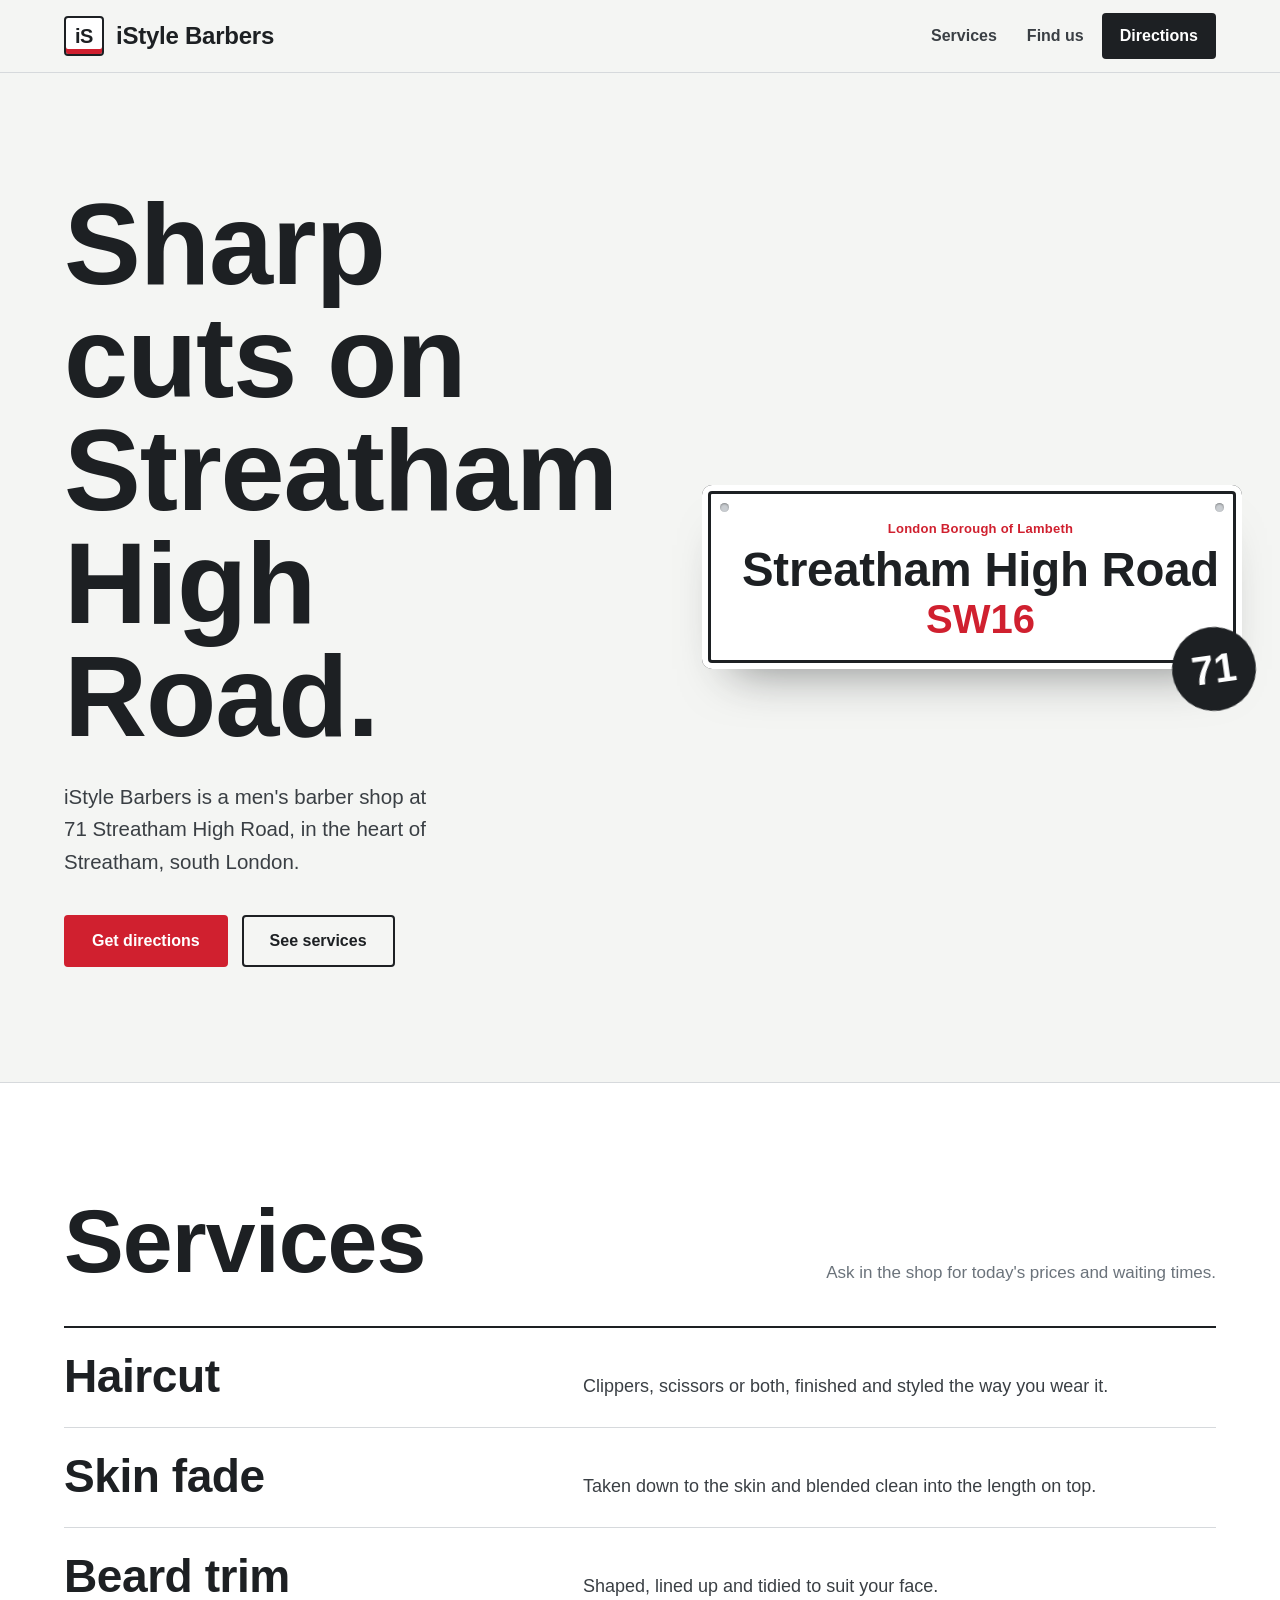
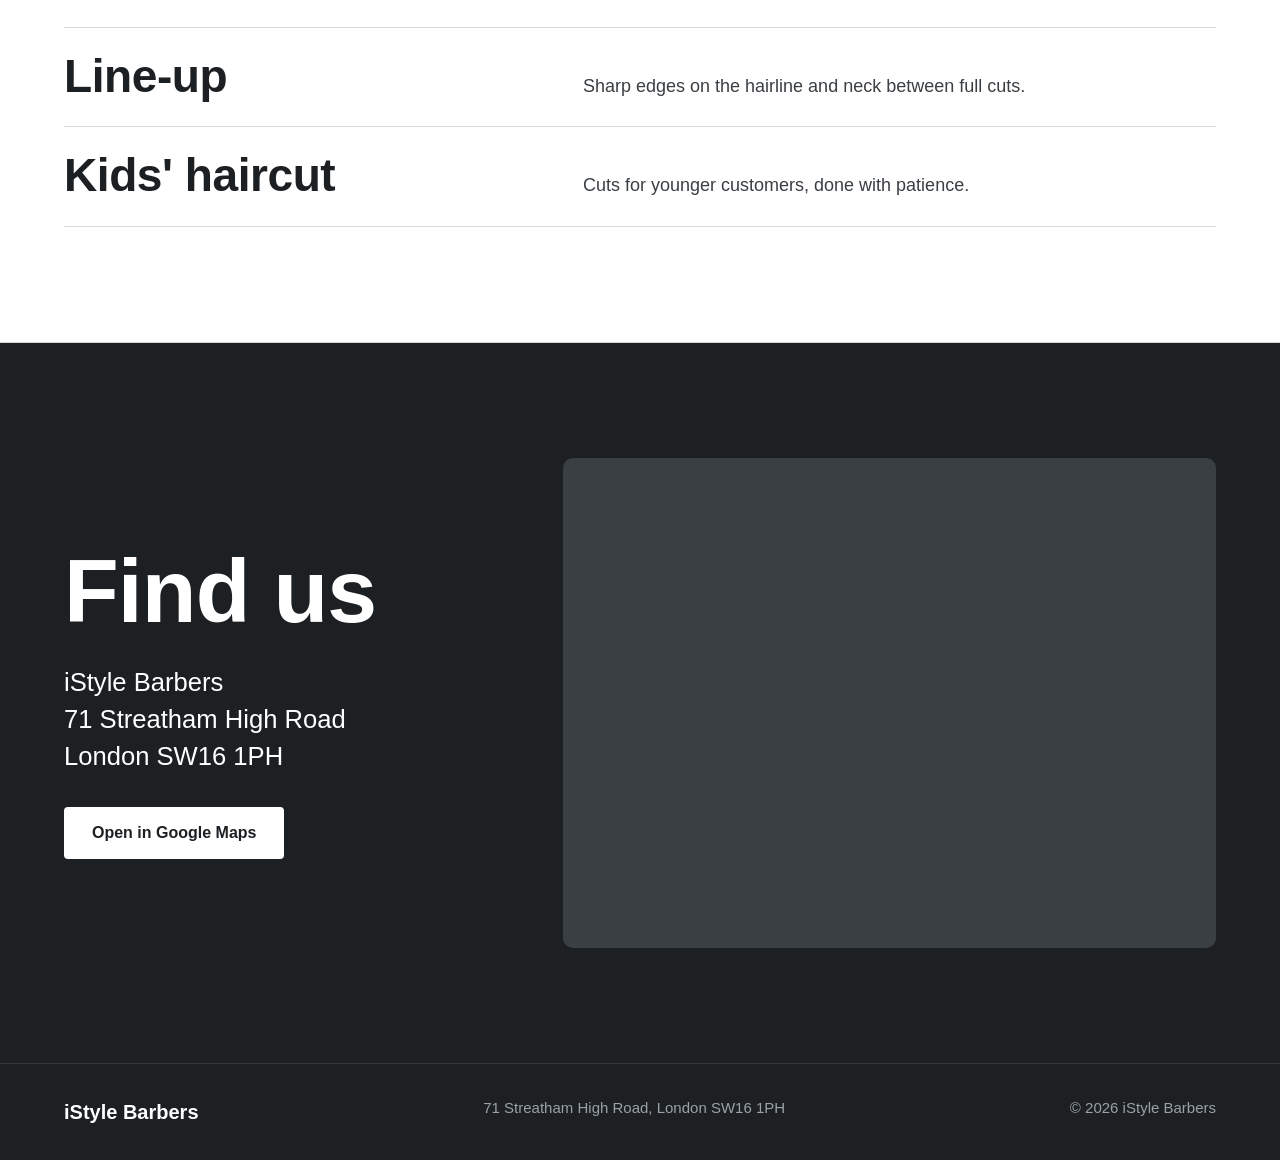
==== commit b105caff: "Add iStyle Barbers website Single-page static site: hero with a Streatham High Road street-sign moti" ====
--- a/index.html
+++ b/index.html
@@ -1,2 +1,115 @@
-<!DOCTYPE html><html lang="en-GB" dir="ltr"><head><meta charSet="utf-8"/><meta name="viewport" content="width=device-width, initial-scale=1"/><link rel="preload" href="/images/erbil.webp" as="image"/><link rel="stylesheet" href="/_next/static/css/index.BovUwK5E.css" data-rsc-css-href="/_next/static/css/index.BovUwK5E.css" data-precedence="vite-rsc/importer-resources"/><link rel="modulepreload" fetchPriority="low" href="/_next/static/chunks/index-DUQjEzOK.js"/><script src="/_next/static/chunks/rolldown-runtime-C60lm6uB.js" type="module" async=""></script><script src="/_next/static/chunks/framework-D_rUT4EX.js" type="module" async=""></script><script src="/_next/static/chunks/navigation-errors-By4dF-Cc.js" type="module" async=""></script><link rel="modulepreload" href="/_next/static/chunks/layout-segment-context-BzdXfLcy.js" crossorigin=""/><link rel="modulepreload" href="/_next/static/chunks/header-BxXhj7gf.js" crossorigin=""/><link rel="modulepreload" href="/_next/static/chunks/link-M0kPRJht.js" crossorigin=""/><link rel="modulepreload" href="/_next/static/chunks/Icon-COpRllaJ.js" crossorigin=""/><title>British Friends of Kurdistan | Dialogue, exchange and engagement</title><meta name="description" content="An independent London-based organisation advancing dialogue, cultural exchange and commercial engagement between the United Kingdom and Kurdistan."/><meta name="robots" content="index, follow"/><meta property="og:title" content="British Friends of Kurdistan"/><meta property="og:description" content="An independent platform for dialogue, cultural exchange and commercial engagement between the United Kingdom and Kurdistan."/><meta property="og:site_name" content="British Friends of Kurdistan"/><meta property="og:type" content="website"/><meta property="og:locale" content="en_GB"/><meta property="og:image" content="https://new.kurdsforlabour.org.uk/images/og-image.jpg"/><meta property="og:image:width" content="1200"/><meta property="og:image:height" content="630"/><meta property="og:image:alt" content="British Friends of Kurdistan"/><meta name="twitter:card" content="summary_large_image"/><meta name="twitter:title" content="British Friends of Kurdistan"/><meta name="twitter:description" content="Dialogue, cultural exchange and commercial engagement between the United Kingdom and Kurdistan."/><meta name="twitter:image" content="https://new.kurdsforlabour.org.uk/images/og-image.jpg"/><link rel="icon" href="/favicon.ico" sizes="48x48"/><link rel="icon" href="/favicon-32.png" type="image/png" sizes="32x32"/><link rel="icon" href="/icon-192.png" type="image/png" sizes="192x192"/><link rel="apple-touch-icon" href="/apple-touch-icon.png"/><link rel="manifest" href="/manifest.webmanifest"/><link rel="canonical" href="https://new.kurdsforlabour.org.uk"/><meta name="theme-color" content="#0E1F3A"/><link rel="preload" href="/fonts/inter-latin.woff2" as="font" type="font/woff2" crossorigin="anonymous"/><link rel="preload" href="/fonts/spectral-regular.woff2" as="font" type="font/woff2" crossorigin="anonymous"/><script>Object.assign(((self[Symbol.for("vinext.navigationRuntime")]??={bootstrap:{routeManifest:null},functions:{}}).bootstrap.rsc??={rsc:[]}),{params:{},nav:{"pathname":"/","searchParams":[]}})</script><link rel="modulepreload" href="/_next/static/chunks/index-DUQjEzOK.js" />
-</head><body><a class="skip-link" href="#main-content">Skip to content</a><header class="site-header"><div class="container header-inner"><a href="/" aria-label="British Friends of Kurdistan home" class="brand"><span class="official-logo"><img src="/images/bfk-logo.webp" width="480" height="269" alt="British Friends of Kurdistan — BFK"/></span></a><nav class="desktop-nav" aria-label="Main navigation"><a href="/" aria-current="page" class="">Home</a><a href="/about" class="">About BFK</a><a href="/our-work" class="">Our work</a><a href="/events" class="">Events</a><a href="/contact" class="nav-contact">Get in touch</a></nav><div class="mobile-menu"><button class="menu-button" aria-label="Open navigation" type="button" aria-haspopup="dialog" aria-expanded="false" data-state="closed" data-slot="sheet-trigger"><svg xmlns="http://www.w3.org/2000/svg" width="24" height="24" viewBox="0 0 24 24" fill="none" stroke="currentColor" stroke-width="2" stroke-linecap="round" stroke-linejoin="round" class="lucide lucide-menu" aria-hidden="true"><path d="M4 5h16"></path><path d="M4 12h16"></path><path d="M4 19h16"></path></svg><span>Menu</span></button></div></div></header><main id="main-content"><section class="hero" aria-labelledby="hero-title"><div class="container hero-grid"><div class="hero-copy"><span class="brass-rule" aria-hidden="true"></span><h1 id="hero-title">Strengthening Relations Through Informed Diplomatic and Policy Dialogue</h1><p>An independent platform advancing dialogue, cultural exchange, and commercial engagement between the United Kingdom and Kurdistan.</p><div class="actions"><a href="/contact" class="button">Get in touch</a><a href="/about" class="text-link light">About BFK</a></div></div><div class="hero-diptych" aria-hidden="true"><figure class="hero-photo london"><img src="/images/westminster.webp" width="2000" height="902" alt="" fetchPriority="high"/><span class="hero-place">London</span></figure><figure class="hero-photo kurdistan"><img src="/images/erbil.webp" width="1400" height="551" alt=""/><span class="hero-place">Erbil</span></figure><svg class="hero-bridge" viewBox="0 0 100 100" preserveAspectRatio="none"><path d="M58 22 C 74 16, 86 24, 84 38" pathLength="1"></path></svg><span class="bridge-dot from"></span><span class="bridge-dot to"></span></div></div><div class="container hero-caption"><span>Based in London. Connected to Kurdistan.</span><span>Dialogue · Exchange · Friendship</span></div></section><section class="section introduction container" aria-labelledby="intro-title"><div><span class="brass-rule" aria-hidden="true"></span><h2 id="intro-title">A lasting friendship.<br/>A shared future.</h2><a href="/about" class="text-link">Discover BFK</a></div><div><p class="intro-text">BFK is formed to act as a vital bridge for the United Kingdom and Kurdistan partnership, helping cultivate deeper cultural, educational, and diplomatic connectivity directly in the heart of the UK capital. We bring together MPs, peers, and supporters dedicated to promoting a strong bilateral relationship and supporting peace in the Middle East.</p><p class="independent-note">Independent and non-partisan. Working across all parties.</p></div></section><section class="section focus-section" aria-labelledby="work-title"><div class="container"><div class="section-heading"><h2 id="work-title">Three areas. One relationship.</h2><a href="/our-work" class="text-link">Explore our work</a></div><div class="focus-trio"><article class="focus-item"><svg xmlns="http://www.w3.org/2000/svg" width="24" height="24" viewBox="0 0 24 24" fill="none" stroke="currentColor" stroke-width="1.25" stroke-linecap="round" stroke-linejoin="round" class="lucide lucide-landmark focus-mark" aria-hidden="true"><path d="M10 18v-7"></path><path d="M11.119 2.205a2 2 0 0 1 1.762 0l7.84 3.846A.5.5 0 0 1 20.5 7h-17a.5.5 0 0 1-.22-.949z"></path><path d="M14 18v-7"></path><path d="M18 18v-7"></path><path d="M3 22h18"></path><path d="M6 18v-7"></path></svg><h3><a href="/our-work#dialogue">Diplomatic and policy dialogue</a></h3><p>Hosting roundtables, briefings, and strategic discussions on the key issues shaping the relationship between the UK and Kurdistan.</p><ul class="focus-tags" aria-label="Types of activity"><li>Roundtables</li><li>Parliamentary briefings</li><li>Delegations</li></ul></article><article class="focus-item"><svg xmlns="http://www.w3.org/2000/svg" width="24" height="24" viewBox="0 0 24 24" fill="none" stroke="currentColor" stroke-width="1.25" stroke-linecap="round" stroke-linejoin="round" class="lucide lucide-book-open focus-mark" aria-hidden="true"><path d="M12 5v16"></path><path d="M20.001 19A2 2 0 0022 17V5a2 2 0 00-1.999-2L16 3.002A5 5 0 0012 5a5 5 0 00-4-2H4a2 2 0 00-2 2v12a2 2 0 001.999 2H8a5 5 0 014 2 5 5 0 014-2z"></path></svg><h3><a href="/our-work#exchange">Culture, education and exchange</a></h3><p>Deepening mutual understanding by connecting artists, academics, and students from both nations.</p><ul class="focus-tags" aria-label="Types of activity"><li>Cultural programmes</li><li>Academic exchange</li><li>Institutional connections</li></ul></article><article class="focus-item"><svg xmlns="http://www.w3.org/2000/svg" width="24" height="24" viewBox="0 0 24 24" fill="none" stroke="currentColor" stroke-width="1.25" stroke-linecap="round" stroke-linejoin="round" class="lucide lucide-building2 lucide-building-2 focus-mark" aria-hidden="true"><path d="M10 12h4"></path><path d="M10 8h4"></path><path d="M14 21v-3a2 2 0 0 0-4 0v3"></path><path d="M6 10H4a2 2 0 0 0-2 2v7a2 2 0 0 0 2 2h16a2 2 0 0 0 2-2V9a2 2 0 0 0-2-2h-2"></path><path d="M6 21V5a2 2 0 0 1 2-2h8a2 2 0 0 1 2 2v16"></path></svg><h3><a href="/our-work#trade">Trade and investment engagement</a></h3><p>Unlocking new economic opportunities and building robust commercial ties between British and Kurdish markets.</p><ul class="focus-tags" aria-label="Types of activity"><li>Trade introductions</li><li>Business discussions</li><li>Commercial delegations</li></ul></article></div></div></section><section class="vision" aria-labelledby="vision-title"><figure class="vision-photo" aria-hidden="true"><img src="/images/erbil.webp" width="1400" height="551" alt="" loading="lazy"/></figure><div class="container vision-inner"><span class="brass-rule" aria-hidden="true"></span><h2 id="vision-title">Strengthening the bond between the people of Kurdistan and the British people.</h2><p>Our work rests on a relationship built over generations — founded on shared interests, mutual respect, and lasting friendship. We are here to give that relationship a true home and forward momentum.</p></div></section><section class="section container" aria-labelledby="events-title"><div class="section-heading"><h2 id="events-title">Meetings &amp; events</h2><a href="/events" class="text-link">Events at BFK</a></div><div><div class="bfk-empty"><div class="bfk-empty-main"><svg xmlns="http://www.w3.org/2000/svg" width="24" height="24" viewBox="0 0 24 24" fill="none" stroke="currentColor" stroke-width="1.25" stroke-linecap="round" stroke-linejoin="round" class="lucide lucide-calendar-days bfk-empty-icon" aria-hidden="true"><path d="M8 2v3"></path><path d="M16 2v3"></path><rect x="3" y="3" width="18" height="18" rx="2"></rect><path d="M3 9h18"></path><path d="M8 13h.01"></path><path d="M12 13h.01"></path><path d="M16 13h.01"></path><path d="M8 17h.01"></path><path d="M12 17h.01"></path><path d="M16 17h.01"></path></svg><div><h3>Our programme is taking shape.</h3><p>No upcoming events are currently announced. Please get in touch to express an interest in future meetings and programmes.</p></div></div><a href="/contact" class="text-link">Enquire about events</a></div></div></section><section class="contact-invitation"><div class="container invitation-inner"><svg class="sun-motif" viewBox="0 0 200 200" aria-hidden="true" focusable="false"><circle cx="100" cy="100" r="38"></circle><path d="M96.56 54.13 L100.00 4.00 L103.44 54.13 M110.24 55.15 L128.30 8.27 L116.81 57.18 M123.00 60.16 L154.08 20.68 L128.68 64.04 M133.72 68.71 L175.06 40.14 L138.01 74.09 M141.44 80.04 L189.36 64.93 L143.96 86.44 M145.49 93.14 L195.73 92.83 L146.00 100.00 M145.49 106.86 L193.59 121.36 L143.96 113.56 M141.44 119.96 L183.14 148.00 L138.01 125.91 M133.72 131.29 L165.30 170.37 L128.68 135.96 M123.00 139.84 L141.65 186.49 L116.81 142.82 M110.24 144.85 L114.31 194.93 L103.44 145.87 M96.56 145.87 L85.69 194.93 L89.76 144.85 M83.19 142.82 L58.35 186.49 L77.00 139.84 M71.32 135.96 L34.70 170.37 L66.28 131.29 M61.99 125.91 L16.86 148.00 L58.56 119.96 M56.04 113.56 L6.41 121.36 L54.51 106.86 M54.00 100.00 L4.27 92.83 L54.51 93.14 M56.04 86.44 L10.64 64.93 L58.56 80.04 M61.99 74.09 L24.94 40.14 L66.28 68.71 M71.32 64.04 L45.92 20.68 L77.00 60.16 M83.19 57.18 L71.70 8.27 L89.76 55.15"></path></svg><div><h2>A conversation starts with a connection.</h2><p>For parliamentary enquiries, commercial engagement or cultural exchange, we welcome your interest in BFK.</p></div><a href="/contact" class="button dark">Get in touch</a></div></section></main><footer class="site-footer"><div class="container"><div class="footer-grid"><div class="footer-about"><a href="/" aria-label="British Friends of Kurdistan home"><span class="official-logo"><img src="/images/bfk-logo.webp" width="480" height="269" alt="British Friends of Kurdistan — BFK"/></span></a><p>Advancing dialogue, cultural exchange and commercial engagement between the United Kingdom and Kurdistan.</p></div><div><h2>Explore</h2><nav aria-label="Footer navigation"><a href="/about">About BFK</a><a href="/our-work">Our work</a><a href="/events">Events</a><a href="/contact">Get in touch</a></nav></div><div><h2>Contact</h2><p>London, United Kingdom</p><p class="footer-pending">Email and postal address to be confirmed.</p><a href="/contact" class="text-link light">Contact information</a></div></div><div class="footer-bottom"><p>© <!-- -->2026<!-- --> British Friends of Kurdistan</p><p>Legal registration details pending</p><a href="/privacy">Privacy policy</a></div></div></footer><script type="application/ld+json">{"@context":"https://schema.org","@type":"Organization","name":"British Friends of Kurdistan","alternateName":"BFK","url":"https://new.kurdsforlabour.org.uk","logo":"https://new.kurdsforlabour.org.uk/images/bfk-official-logo.jpeg","description":"An independent London-based organisation advancing dialogue, cultural exchange and commercial engagement between the United Kingdom and Kurdistan.","address":{"@type":"PostalAddress","addressLocality":"London","addressCountry":"GB"}}</script><script type="module" src="/_next/static/chunks/index-DUQjEzOK.js" id="_R_" async=""></script><script>((self[Symbol.for("vinext.navigationRuntime")]??={bootstrap:{routeManifest:null},functions:{}}).bootstrap.rsc??={rsc:[]}).rsc.push("0:{\"page:/\":\"$L1\",\"layout:/\":\"$L2\",\"route:/\":\"$L3\",\"__route\":\"route:/\",\"__interceptionContext\":null,\"__layoutIds\":[\"layout:/\"],\"__rootLayout\":\"/\",\"__bfcacheSegmentIdentities\":{\"layout:/\":\"[\\\"layout\\\",\\\"layout:/\\\",\\\"root-boundary:/\\\",\\\"\\\"]\",\"page:/\":\"[\\\"page\\\",\\\"page:/\\\",\\\"root-boundary:/\\\",\\\"\\\"]\"},\"__srcPage\":[\"page\"],\"__layoutFlags\":{\"layout:/\":\"s\"},\"__artifactCompatibility\":{\"schemaVersion\":1,\"graphVersion\":\"app-route-graph:1177fd80f83fa7b0\",\"deploymentVersion\":\"1b313526-be89-47be-b39d-d1732a5f1c98\",\"appElementsSchemaVersion\":1,\"rscPayloadSchemaVersion\":1,\"rootBoundaryId\":\"/\",\"renderEpoch\":null}}\n")</script><script>((self[Symbol.for("vinext.navigationRuntime")]??={bootstrap:{routeManifest:null},functions:{}}).bootstrap.rsc??={rsc:[]}).rsc.push("4:I[\"11021ebf0d7c\",[],\"default\",1]\n")</script><script>((self[Symbol.for("vinext.navigationRuntime")]??={bootstrap:{routeManifest:null},functions:{}}).bootstrap.rsc??={rsc:[]}).rsc.push("5:I[\"74f944bd09a9\",[],\"Children\",1]\n")</script><script>((self[Symbol.for("vinext.navigationRuntime")]??={bootstrap:{routeManifest:null},functions:{}}).bootstrap.rsc??={rsc:[]}).rsc.push("6:I[\"11021ebf0d7c\",[],\"Wordmark\",1]\n")</script><script>((self[Symbol.for("vinext.navigationRuntime")]??={bootstrap:{routeManifest:null},functions:{}}).bootstrap.rsc??={rsc:[]}).rsc.push("7:I[\"52529b92208a\",[],\"GlobalErrorBoundary\",1]\n")</script><script>((self[Symbol.for("vinext.navigationRuntime")]??={bootstrap:{routeManifest:null},functions:{}}).bootstrap.rsc??={rsc:[]}).rsc.push("8:I[\"18ecf746a395\",[],\"default\",1]\n")</script><script>((self[Symbol.for("vinext.navigationRuntime")]??={bootstrap:{routeManifest:null},functions:{}}).bootstrap.rsc??={rsc:[]}).rsc.push("9:I[\"52529b92208a\",[],\"ErrorBoundary\",1]\n")</script><script>((self[Symbol.for("vinext.navigationRuntime")]??={bootstrap:{routeManifest:null},functions:{}}).bootstrap.rsc??={rsc:[]}).rsc.push("a:I[\"1b73e8b5fbe4\",[],\"LayoutSegmentProvider\",1]\n")</script><script>((self[Symbol.for("vinext.navigationRuntime")]??={bootstrap:{routeManifest:null},functions:{}}).bootstrap.rsc??={rsc:[]}).rsc.push("b:I[\"74f944bd09a9\",[],\"Slot\",1]\n")</script><script>((self[Symbol.for("vinext.navigationRuntime")]??={bootstrap:{routeManifest:null},functions:{}}).bootstrap.rsc??={rsc:[]}).rsc.push("c:I[\"52529b92208a\",[],\"NotFoundBoundary\",1]\n")</script><script>((self[Symbol.for("vinext.navigationRuntime")]??={bootstrap:{routeManifest:null},functions:{}}).bootstrap.rsc??={rsc:[]}).rsc.push("d:I[\"78579b1089e4\",[],\"AppRouterScrollTarget\",1]\n")</script><script>((self[Symbol.for("vinext.navigationRuntime")]??={bootstrap:{routeManifest:null},functions:{}}).bootstrap.rsc??={rsc:[]}).rsc.push("e:I[\"52529b92208a\",[],\"RedirectBoundary\",1]\n")</script><script>((self[Symbol.for("vinext.navigationRuntime")]??={bootstrap:{routeManifest:null},functions:{}}).bootstrap.rsc??={rsc:[]}).rsc.push(":HL[\"/_next/static/css/index.BovUwK5E.css\",\"style\"     ]\n")</script><script>((self[Symbol.for("vinext.navigationRuntime")]??={bootstrap:{routeManifest:null},functions:{}}).bootstrap.rsc??={rsc:[]}).rsc.push(":HL[\"/fonts/inter-latin.woff2\",\"font\",{\"crossOrigin\":\"anonymous\",\"type\":\"font/woff2\"}]\n")</script><script>((self[Symbol.for("vinext.navigationRuntime")]??={bootstrap:{routeManifest:null},functions:{}}).bootstrap.rsc??={rsc:[]}).rsc.push(":HL[\"/fonts/spectral-regular.woff2\",\"font\",{\"crossOrigin\":\"anonymous\",\"type\":\"font/woff2\"}]\n")</script><script>((self[Symbol.for("vinext.navigationRuntime")]??={bootstrap:{routeManifest:null},functions:{}}).bootstrap.rsc??={rsc:[]}).rsc.push("2:[[[\"$\",\"link\",\"css:/_next/static/css/index.BovUwK5E.css\",{\"rel\":\"stylesheet\",\"precedence\":\"vite-rsc/importer-resources\",\"href\":\"/_next/static/css/index.BovUwK5E.css\",\"data-rsc-css-href\":\"/_next/static/css/index.BovUwK5E.css\"}],\"$undefined\"],[\"$\",\"html\",null,{\"lang\":\"en-GB\",\"dir\":\"ltr\",\"children\":[[\"$\",\"head\",null,{\"children\":[[\"$\",\"link\",null,{\"rel\":\"preload\",\"href\":\"/fonts/inter-latin.woff2\",\"as\":\"font\",\"type\":\"font/woff2\",\"crossOrigin\":\"anonymous\"}],[\"$\",\"link\",null,{\"rel\":\"preload\",\"href\":\"/fonts/spectral-regular.woff2\",\"as\":\"font\",\"type\":\"font/woff2\",\"crossOrigin\":\"anonymous\"}]]}],[\"$\",\"body\",null,{\"children\":[[\"$\",\"a\",null,{\"className\":\"skip-link\",\"href\":\"#main-content\",\"children\":\"Skip to content\"}],[\"$\",\"$L4\",null,{}],[\"$\",\"$L5\",null,{}],[\"$\",\"footer\",null,{\"className\":\"site-footer\",\"children\":[\"$\",\"div\",null,{\"className\":\"container\",\"children\":[[\"$\",\"div\",null,{\"className\":\"footer-grid\",\"children\":[[\"$\",\"div\",null,{\"className\":\"footer-about\",\"children\":[[\"$\",\"a\",null,{\"href\":\"/\",\"aria-label\":\"British Friends of Kurdistan home\",\"children\":[\"$\",\"$L6\",null,{}]}],[\"$\",\"p\",null,{\"children\":\"Advancing dialogue, cultural exchange and commercial engagement between the United Kingdom and Kurdistan.\"}]]}],[\"$\",\"div\",null,{\"children\":[[\"$\",\"h2\",null,{\"children\":\"Explore\"}],[\"$\",\"nav\",null,{\"aria-label\":\"Footer navigation\",\"children\":[[\"$\",\"a\",null,{\"href\":\"/about\",\"children\":\"About BFK\"}],[\"$\",\"a\",null,{\"href\":\"/our-work\",\"children\":\"Our work\"}],[\"$\",\"a\",null,{\"href\":\"/events\",\"children\":\"Events\"}],[\"$\",\"a\",null,{\"href\":\"/contact\",\"children\":\"Get in touch\"}]]}]]}],[\"$\",\"div\",null,{\"children\":[[\"$\",\"h2\",null,{\"children\":\"Contact\"}],[\"$\",\"p\",null,{\"children\":\"London, United Kingdom\"}],[\"$\",\"p\",null,{\"className\":\"footer-pending\",\"children\":\"Email and postal address to be confirmed.\"}],[\"$\",\"a\",null,{\"href\":\"/contact\",\"className\":\"text-link light\",\"children\":\"Contact information\"}]]}]]}],[\"$\",\"div\",null,{\"className\":\"footer-bottom\",\"children\":[[\"$\",\"p\",null,{\"children\":[\"© \",2026,\" British Friends of Kurdistan\"]}],[\"$\",\"p\",null,{\"children\":\"Legal registration details pending\"}],[\"$\",\"a\",null,{\"href\":\"/privacy\",\"children\":\"Privacy policy\"}]]}]]}]}],[\"$\",\"script\",null,{\"type\":\"application/ld+json\",\"dangerouslySetInnerHTML\":{\"__html\":\"{\\\"@context\\\":\\\"https://schema.org\\\",\\\"@type\\\":\\\"Organization\\\",\\\"name\\\":\\\"British Friends of Kurdistan\\\",\\\"alternateName\\\":\\\"BFK\\\",\\\"url\\\":\\\"https://new.kurdsforlabour.org.uk\\\",\\\"logo\\\":\\\"https://new.kurdsforlabour.org.uk/images/bfk-official-logo.jpeg\\\",\\\"description\\\":\\\"An independent London-based organisation advancing dialogue, cultural exchange and commercial engagement between the United Kingdom and Kurdistan.\\\",\\\"address\\\":{\\\"@type\\\":\\\"PostalAddress\\\",\\\"addressLocality\\\":\\\"London\\\",\\\"addressCountry\\\":\\\"GB\\\"}}\"}}]]}]]}]]\n")</script><script>((self[Symbol.for("vinext.navigationRuntime")]??={bootstrap:{routeManifest:null},functions:{}}).bootstrap.rsc??={rsc:[]}).rsc.push("3:[[[\"$\",\"meta\",null,{\"charSet\":\"utf-8\"}],[[\"$\",\"title\",\"0\",{\"children\":\"British Friends of Kurdistan | Dialogue, exchange and engagement\"}],[\"$\",\"meta\",\"1\",{\"name\":\"description\",\"content\":\"An independent London-based organisation advancing dialogue, cultural exchange and commercial engagement between the United Kingdom and Kurdistan.\"}],[\"$\",\"meta\",\"2\",{\"name\":\"robots\",\"content\":\"index, follow\"}],[\"$\",\"meta\",\"3\",{\"property\":\"og:title\",\"content\":\"British Friends of Kurdistan\"}],[\"$\",\"meta\",\"4\",{\"property\":\"og:description\",\"content\":\"An independent platform for dialogue, cultural exchange and commercial engagement between the United Kingdom and Kurdistan.\"}],[\"$\",\"meta\",\"5\",{\"property\":\"og:site_name\",\"content\":\"British Friends of Kurdistan\"}],[\"$\",\"meta\",\"6\",{\"property\":\"og:type\",\"content\":\"website\"}],[\"$\",\"meta\",\"7\",{\"property\":\"og:locale\",\"content\":\"en_GB\"}],[\"$\",\"meta\",\"8\",{\"property\":\"og:image\",\"content\":\"https://new.kurdsforlabour.org.uk/images/og-image.jpg\"}],[\"$\",\"meta\",\"9\",{\"property\":\"og:image:width\",\"content\":\"1200\"}],[\"$\",\"meta\",\"10\",{\"property\":\"og:image:height\",\"content\":\"630\"}],[\"$\",\"meta\",\"11\",{\"property\":\"og:image:alt\",\"content\":\"British Friends of Kurdistan\"}],[\"$\",\"meta\",\"12\",{\"name\":\"twitter:card\",\"content\":\"summary_large_image\"}],[\"$\",\"meta\",\"13\",{\"name\":\"twitter:title\",\"content\":\"British Friends of Kurdistan\"}],[\"$\",\"meta\",\"14\",{\"name\":\"twitter:description\",\"content\":\"Dialogue, cultural exchange and commercial engagement between the United Kingdom and Kurdistan.\"}],[\"$\",\"meta\",\"15\",{\"name\":\"twitter:image\",\"content\":\"https://new.kurdsforlabour.org.uk/images/og-image.jpg\"}],[\"$\",\"link\",\"16\",{\"data-vinext-streamed-icon\":\"$undefined\",\"rel\":\"icon\",\"href\":\"/favicon.ico\",\"type\":\"$undefined\",\"sizes\":\"48x48\",\"color\":\"$undefined\",\"media\":\"$undefined\",\"fetchPriority\":\"$undefined\"}],[\"$\",\"link\",\"17\",{\"data-vinext-streamed-icon\":\"$undefined\",\"rel\":\"icon\",\"href\":\"/favicon-32.png\",\"type\":\"image/png\",\"sizes\":\"32x32\",\"color\":\"$undefined\",\"media\":\"$undefined\",\"fetchPriority\":\"$undefined\"}],[\"$\",\"link\",\"18\",{\"data-vinext-streamed-icon\":\"$undefined\",\"rel\":\"icon\",\"href\":\"/icon-192.png\",\"type\":\"image/png\",\"sizes\":\"192x192\",\"color\":\"$undefined\",\"media\":\"$undefined\",\"fetchPriority\":\"$undefined\"}],[\"$\",\"link\",\"19\",{\"data-vinext-streamed-icon\":\"$undefined\",\"rel\":\"apple-touch-icon\",\"href\":\"/apple-touch-icon.png\",\"type\":\"$undefined\",\"sizes\":\"$undefined\",\"color\":\"$undefined\",\"media\":\"$undefined\",\"fetchPriority\":\"$undefined\"}],[\"$\",\"link\",\"20\",{\"rel\":\"manifest\",\"href\":\"/manifest.webmanifest\"}],[\"$\",\"link\",\"21\",{\"rel\":\"canonical\",\"href\":\"https://new.kurdsforlabour.org.uk\"}]],[[\"$\",\"meta\",\"0\",{\"name\":\"viewport\",\"content\":\"width=device-width, initial-scale=1\"}],[\"$\",\"meta\",\"1\",{\"name\":\"theme-color\",\"content\":\"#0E1F3A\"}]]],[\"$\",\"$L7\",null,{\"fallback\":\"$8\",\"children\":[\"$\",\"$L9\",null,{\"fallback\":\"$8\",\"children\":[\"$\",\"$La\",null,{\"providerId\":\"layout:/\",\"segmentMap\":{\"children\":[]},\"children\":[\"$\",\"$Lb\",null,{\"id\":\"layout:/\",\"parallelSlots\":\"$undefined\",\"children\":[\"$\",\"$Lc\",null,{\"resetKey\":\"\",\"fallback\":[\"$\",\"main\",null,{\"id\":\"main-content\",\"className\":\"container not-found\",\"children\":[[\"$\",\"span\",null,{\"className\":\"brass-rule\",\"aria-hidden\":\"true\"}],[\"$\",\"h1\",null,{\"children\":\"We couldn’t find that page.\"}],[\"$\",\"p\",null,{\"children\":\"The page may have moved or the address may be incomplete. You can return to the homepage or find the right contact at BFK.\"}],[\"$\",\"div\",null,{\"className\":\"actions\",\"children\":[[\"$\",\"a\",null,{\"href\":\"/\",\"className\":\"button dark\",\"children\":\"Back to home\"}],[\"$\",\"a\",null,{\"href\":\"/contact\",\"className\":\"text-link\",\"children\":\"Get in touch\"}]]}]]}],\"children\":[\"$\",\"$Lc\",null,{\"resetKey\":\"\",\"fallback\":[\"$\",\"main\",null,{\"id\":\"main-content\",\"className\":\"container not-found\",\"children\":[[\"$\",\"span\",null,{\"className\":\"brass-rule\",\"aria-hidden\":\"true\"}],[\"$\",\"h1\",null,{\"children\":\"We couldn’t find that page.\"}],[\"$\",\"p\",null,{\"children\":\"The page may have moved or the address may be incomplete. You can return to the homepage or find the right contact at BFK.\"}],[\"$\",\"div\",null,{\"className\":\"actions\",\"children\":[[\"$\",\"a\",null,{\"href\":\"/\",\"className\":\"button dark\",\"children\":\"Back to home\"}],[\"$\",\"a\",null,{\"href\":\"/contact\",\"className\":\"text-link\",\"children\":\"Get in touch\"}]]}]]}],\"children\":[\"$\",\"$Ld\",null,{\"children\":[\"$\",\"$Le\",null,{\"children\":[[\"$\",\"$La\",null,{\"providerId\":\"page:/\",\"segmentMap\":{\"children\":[\"__PAGE__\"]},\"children\":[\"$\",\"$Lb\",null,{\"id\":\"page:/\"}]}],null]}]}]}]}]}]}]}]}],null,null]\n")</script><script>((self[Symbol.for("vinext.navigationRuntime")]??={bootstrap:{routeManifest:null},functions:{}}).bootstrap.rsc??={rsc:[]}).rsc.push("f:I[\"066132fd2803\",[],\"default\",1]\n")</script><script>((self[Symbol.for("vinext.navigationRuntime")]??={bootstrap:{routeManifest:null},functions:{}}).bootstrap.rsc??={rsc:[]}).rsc.push(":HL[\"/images/westminster.webp\",\"image\",{\"fetchPriority\":\"high\"}]\n")</script><script>((self[Symbol.for("vinext.navigationRuntime")]??={bootstrap:{routeManifest:null},functions:{}}).bootstrap.rsc??={rsc:[]}).rsc.push(":HL[\"/images/erbil.webp\",\"image\"]\n")</script><script>((self[Symbol.for("vinext.navigationRuntime")]??={bootstrap:{routeManifest:null},functions:{}}).bootstrap.rsc??={rsc:[]}).rsc.push("1:[\"$\",\"main\",null,{\"id\":\"main-content\",\"children\":[[\"$\",\"section\",null,{\"className\":\"hero\",\"aria-labelledby\":\"hero-title\",\"children\":[[\"$\",\"div\",null,{\"className\":\"container hero-grid\",\"children\":[[\"$\",\"div\",null,{\"className\":\"hero-copy\",\"children\":[[\"$\",\"span\",null,{\"className\":\"brass-rule\",\"aria-hidden\":\"true\"}],[\"$\",\"h1\",null,{\"id\":\"hero-title\",\"children\":\"Strengthening Relations Through Informed Diplomatic and Policy Dialogue\"}],[\"$\",\"p\",null,{\"children\":\"An independent platform advancing dialogue, cultural exchange, and commercial engagement between the United Kingdom and Kurdistan.\"}],[\"$\",\"div\",null,{\"className\":\"actions\",\"children\":[[\"$\",\"a\",null,{\"href\":\"/contact\",\"className\":\"button\",\"children\":\"Get in touch\"}],[\"$\",\"a\",null,{\"href\":\"/about\",\"className\":\"text-link light\",\"children\":\"About BFK\"}]]}]]}],[\"$\",\"div\",null,{\"className\":\"hero-diptych\",\"aria-hidden\":\"true\",\"children\":[[\"$\",\"figure\",null,{\"className\":\"hero-photo london\",\"children\":[[\"$\",\"img\",null,{\"src\":\"/images/westminster.webp\",\"width\":\"2000\",\"height\":\"902\",\"alt\":\"\",\"fetchPriority\":\"high\"}],[\"$\",\"span\",null,{\"className\":\"hero-place\",\"children\":\"London\"}]]}],[\"$\",\"figure\",null,{\"className\":\"hero-photo kurdistan\",\"children\":[[\"$\",\"img\",null,{\"src\":\"/images/erbil.webp\",\"width\":\"1400\",\"height\":\"551\",\"alt\":\"\"}],[\"$\",\"span\",null,{\"className\":\"hero-place\",\"children\":\"Erbil\"}]]}],[\"$\",\"svg\",null,{\"className\":\"hero-bridge\",\"viewBox\":\"0 0 100 100\",\"preserveAspectRatio\":\"none\",\"children\":[\"$\",\"path\",null,{\"d\":\"M58 22 C 74 16, 86 24, 84 38\",\"pathLength\":1}]}],[\"$\",\"span\",null,{\"className\":\"bridge-dot from\"}],[\"$\",\"span\",null,{\"className\":\"bridge-dot to\"}]]}]]}],[\"$\",\"div\",null,{\"className\":\"container hero-caption\",\"children\":[[\"$\",\"span\",null,{\"children\":\"Based in London. Connected to Kurdistan.\"}],[\"$\",\"span\",null,{\"children\":\"Dialogue · Exchange · Friendship\"}]]}]]}],[\"$\",\"section\",null,{\"className\":\"section introduction container\",\"aria-labelledby\":\"intro-title\",\"children\":[[\"$\",\"div\",null,{\"children\":[[\"$\",\"span\",null,{\"className\":\"brass-rule\",\"aria-hidden\":\"true\"}],[\"$\",\"h2\",null,{\"id\":\"intro-title\",\"children\":[\"A lasting friendship.\",[\"$\",\"br\",null,{}],\"A shared future.\"]}],[\"$\",\"a\",null,{\"href\":\"/about\",\"className\":\"text-link\",\"children\":\"Discover BFK\"}]]}],[\"$\",\"div\",null,{\"children\":[[\"$\",\"p\",null,{\"className\":\"intro-text\",\"children\":\"BFK is formed to act as a vital bridge for the United Kingdom and Kurdistan partnership, helping cultivate deeper cultural, educational, and diplomatic connectivity directly in the heart of the UK capital. We bring together MPs, peers, and supporters dedicated to promoting a strong bilateral relationship and supporting peace in the Middle East.\"}],[\"$\",\"p\",null,{\"className\":\"independent-note\",\"children\":\"Independent and non-partisan. Working across all parties.\"}]]}]]}],[\"$\",\"section\",null,{\"className\":\"section focus-section\",\"aria-labelledby\":\"work-title\",\"children\":[\"$\",\"div\",null,{\"className\":\"container\",\"children\":[[\"$\",\"div\",null,{\"className\":\"section-heading\",\"children\":[[\"$\",\"h2\",null,{\"id\":\"work-title\",\"children\":\"Three areas. One relationship.\"}],[\"$\",\"a\",null,{\"href\":\"/our-work\",\"className\":\"text-link\",\"children\":\"Explore our work\"}]]}],[\"$\",\"div\",null,{\"className\":\"focus-trio\",\"children\":[[\"$\",\"article\",\"dialogue\",{\"className\":\"focus-item\",\"children\":[[\"$\",\"$Lf\",null,{\"ref\":\"$undefined\",\"iconNode\":[[\"path\",{\"d\":\"M10 18v-7\",\"key\":\"wt116b\"}],[\"path\",{\"d\":\"M11.119 2.205a2 2 0 0 1 1.762 0l7.84 3.846A.5.5 0 0 1 20.5 7h-17a.5.5 0 0 1-.22-.949z\",\"key\":\"yxxwt6\"}],[\"path\",{\"d\":\"M14 18v-7\",\"key\":\"vav6t3\"}],[\"path\",{\"d\":\"M18 18v-7\",\"key\":\"aexdmj\"}],[\"path\",{\"d\":\"M3 22h18\",\"key\":\"8prr45\"}],[\"path\",{\"d\":\"M6 18v-7\",\"key\":\"1ivflk\"}]],\"className\":\"lucide-landmark focus-mark\",\"aria-hidden\":\"true\",\"strokeWidth\":1.25}],[\"$\",\"h3\",null,{\"children\":[\"$\",\"a\",null,{\"href\":\"/our-work#dialogue\",\"children\":\"Diplomatic and policy dialogue\"}]}],[\"$\",\"p\",null,{\"children\":\"Hosting roundtables, briefings, and strategic discussions on the key issues shaping the relationship between the UK and Kurdistan.\"}],[\"$\",\"ul\",null,{\"className\":\"focus-tags\",\"aria-label\":\"Types of activity\",\"children\":[[\"$\",\"li\",\"Roundtables\",{\"children\":\"Roundtables\"}],[\"$\",\"li\",\"Parliamentary briefings\",{\"children\":\"Parliamentary briefings\"}],[\"$\",\"li\",\"Delegations\",{\"children\":\"Delegations\"}]]}]]}],[\"$\",\"article\",\"exchange\",{\"className\":\"focus-item\",\"children\":[[\"$\",\"$Lf\",null,{\"ref\":\"$undefined\",\"iconNode\":[[\"path\",{\"d\":\"M12 5v16\",\"key\":\"1f6ucr\"}],[\"path\",{\"d\":\"M20.001 19A2 2 0 0022 17V5a2 2 0 00-1.999-2L16 3.002A5 5 0 0012 5a5 5 0 00-4-2H4a2 2 0 00-2 2v12a2 2 0 001.999 2H8a5 5 0 014 2 5 5 0 014-2z\",\"key\":\"1fyvmf\"}]],\"className\":\"lucide-book-open focus-mark\",\"aria-hidden\":\"true\",\"strokeWidth\":1.25}],\"$L10\",\"$L11\",\"$L12\"]}],\"$L13\"]}]]}]}],\"$L14\",\"$L15\",\"$L16\"]}]\n")</script><script>((self[Symbol.for("vinext.navigationRuntime")]??={bootstrap:{routeManifest:null},functions:{}}).bootstrap.rsc??={rsc:[]}).rsc.push("10:[\"$\",\"h3\",null,{\"children\":[\"$\",\"a\",null,{\"href\":\"/our-work#exchange\",\"children\":\"Culture, education and exchange\"}]}]\n")</script><script>((self[Symbol.for("vinext.navigationRuntime")]??={bootstrap:{routeManifest:null},functions:{}}).bootstrap.rsc??={rsc:[]}).rsc.push("11:[\"$\",\"p\",null,{\"children\":\"Deepening mutual understanding by connecting artists, academics, and students from both nations.\"}]\n")</script><script>((self[Symbol.for("vinext.navigationRuntime")]??={bootstrap:{routeManifest:null},functions:{}}).bootstrap.rsc??={rsc:[]}).rsc.push("12:[\"$\",\"ul\",null,{\"className\":\"focus-tags\",\"aria-label\":\"Types of activity\",\"children\":[[\"$\",\"li\",\"Cultural programmes\",{\"children\":\"Cultural programmes\"}],[\"$\",\"li\",\"Academic exchange\",{\"children\":\"Academic exchange\"}],[\"$\",\"li\",\"Institutional connections\",{\"children\":\"Institutional connections\"}]]}]\n")</script><script>((self[Symbol.for("vinext.navigationRuntime")]??={bootstrap:{routeManifest:null},functions:{}}).bootstrap.rsc??={rsc:[]}).rsc.push("13:[\"$\",\"article\",\"trade\",{\"className\":\"focus-item\",\"children\":[[\"$\",\"$Lf\",null,{\"ref\":\"$undefined\",\"iconNode\":[[\"path\",{\"d\":\"M10 12h4\",\"key\":\"a56b0p\"}],[\"path\",{\"d\":\"M10 8h4\",\"key\":\"1sr2af\"}],[\"path\",{\"d\":\"M14 21v-3a2 2 0 0 0-4 0v3\",\"key\":\"1rgiei\"}],[\"path\",{\"d\":\"M6 10H4a2 2 0 0 0-2 2v7a2 2 0 0 0 2 2h16a2 2 0 0 0 2-2V9a2 2 0 0 0-2-2h-2\",\"key\":\"secmi2\"}],[\"path\",{\"d\":\"M6 21V5a2 2 0 0 1 2-2h8a2 2 0 0 1 2 2v16\",\"key\":\"16ra0t\"}]],\"className\":\"lucide-building2 lucide-building-2 focus-mark\",\"aria-hidden\":\"true\",\"strokeWidth\":1.25}],[\"$\",\"h3\",null,{\"children\":[\"$\",\"a\",null,{\"href\":\"/our-work#trade\",\"children\":\"Trade and investment engagement\"}]}],[\"$\",\"p\",null,{\"children\":\"Unlocking new economic opportunities and building robust commercial ties between British and Kurdish markets.\"}],[\"$\",\"ul\",null,{\"className\":\"focus-tags\",\"aria-label\":\"Types of activity\",\"children\":[[\"$\",\"li\",\"Trade introductions\",{\"children\":\"Trade introductions\"}],[\"$\",\"li\",\"Business discussions\",{\"children\":\"Business discussions\"}],[\"$\",\"li\",\"Commercial delegations\",{\"children\":\"Commercial delegations\"}]]}]]}]\n")</script><script>((self[Symbol.for("vinext.navigationRuntime")]??={bootstrap:{routeManifest:null},functions:{}}).bootstrap.rsc??={rsc:[]}).rsc.push("14:[\"$\",\"section\",null,{\"className\":\"vision\",\"aria-labelledby\":\"vision-title\",\"children\":[[\"$\",\"figure\",null,{\"className\":\"vision-photo\",\"aria-hidden\":\"true\",\"children\":[\"$\",\"img\",null,{\"src\":\"/images/erbil.webp\",\"width\":\"1400\",\"height\":\"551\",\"alt\":\"\",\"loading\":\"lazy\"}]}],[\"$\",\"div\",null,{\"className\":\"container vision-inner\",\"children\":[[\"$\",\"span\",null,{\"className\":\"brass-rule\",\"aria-hidden\":\"true\"}],[\"$\",\"h2\",null,{\"id\":\"vision-title\",\"children\":\"Strengthening the bond between the people of Kurdistan and the British people.\"}],[\"$\",\"p\",null,{\"children\":\"Our work rests on a relationship built over generations — founded on shared interests, mutual respect, and lasting friendship. We are here to give that relationship a true home and forward momentum.\"}]]}]]}]\n")</script><script>((self[Symbol.for("vinext.navigationRuntime")]??={bootstrap:{routeManifest:null},functions:{}}).bootstrap.rsc??={rsc:[]}).rsc.push("15:[\"$\",\"section\",null,{\"className\":\"section container\",\"aria-labelledby\":\"events-title\",\"children\":[[\"$\",\"div\",null,{\"className\":\"section-heading\",\"children\":[[\"$\",\"h2\",null,{\"id\":\"events-title\",\"children\":\"Meetings \u0026 events\"}],[\"$\",\"a\",null,{\"href\":\"/events\",\"className\":\"text-link\",\"children\":\"Events at BFK\"}]]}],[[\"$\",\"div\",null,{\"children\":[\"$\",\"div\",null,{\"className\":\"bfk-empty\",\"children\":[[\"$\",\"div\",null,{\"className\":\"bfk-empty-main\",\"children\":[[\"$\",\"$Lf\",null,{\"ref\":\"$undefined\",\"iconNode\":[[\"path\",{\"d\":\"M8 2v3\",\"key\":\"1ioesn\"}],[\"path\",{\"d\":\"M16 2v3\",\"key\":\"otl347\"}],[\"rect\",{\"x\":\"3\",\"y\":\"3\",\"width\":\"18\",\"height\":\"18\",\"rx\":\"2\",\"key\":\"h1oib\"}],[\"path\",{\"d\":\"M3 9h18\",\"key\":\"1pudct\"}],[\"path\",{\"d\":\"M8 13h.01\",\"key\":\"1sbv64\"}],[\"path\",{\"d\":\"M12 13h.01\",\"key\":\"y0uutt\"}],[\"path\",{\"d\":\"M16 13h.01\",\"key\":\"wip0gl\"}],[\"path\",{\"d\":\"M8 17h.01\",\"key\":\"p3bg7i\"}],[\"path\",{\"d\":\"M12 17h.01\",\"key\":\"p32p05\"}],[\"path\",{\"d\":\"M16 17h.01\",\"key\":\"ql8jdd\"}]],\"className\":\"lucide-calendar-days bfk-empty-icon\",\"aria-hidden\":\"true\",\"strokeWidth\":1.25}],[\"$\",\"div\",null,{\"children\":[[\"$\",\"h3\",null,{\"children\":\"Our programme is taking shape.\"}],[\"$\",\"p\",null,{\"children\":\"No upcoming events are currently announced. Please get in touch to express an interest in future meetings and programmes.\"}]]}]]}],[\"$\",\"a\",null,{\"href\":\"/contact\",\"className\":\"text-link\",\"children\":\"Enquire about events\"}]]}]}],false]]}]\n")</script><script>((self[Symbol.for("vinext.navigationRuntime")]??={bootstrap:{routeManifest:null},functions:{}}).bootstrap.rsc??={rsc:[]}).rsc.push("16:[\"$\",\"section\",null,{\"className\":\"contact-invitation\",\"children\":[\"$\",\"div\",null,{\"className\":\"container invitation-inner\",\"children\":[[\"$\",\"svg\",null,{\"className\":\"sun-motif\",\"viewBox\":\"0 0 200 200\",\"aria-hidden\":\"true\",\"focusable\":\"false\",\"children\":[[\"$\",\"circle\",null,{\"cx\":\"100\",\"cy\":\"100\",\"r\":\"38\"}],[\"$\",\"path\",null,{\"d\":\"M96.56 54.13 L100.00 4.00 L103.44 54.13 M110.24 55.15 L128.30 8.27 L116.81 57.18 M123.00 60.16 L154.08 20.68 L128.68 64.04 M133.72 68.71 L175.06 40.14 L138.01 74.09 M141.44 80.04 L189.36 64.93 L143.96 86.44 M145.49 93.14 L195.73 92.83 L146.00 100.00 M145.49 106.86 L193.59 121.36 L143.96 113.56 M141.44 119.96 L183.14 148.00 L138.01 125.91 M133.72 131.29 L165.30 170.37 L128.68 135.96 M123.00 139.84 L141.65 186.49 L116.81 142.82 M110.24 144.85 L114.31 194.93 L103.44 145.87 M96.56 145.87 L85.69 194.93 L89.76 144.85 M83.19 142.82 L58.35 186.49 L77.00 139.84 M71.32 135.96 L34.70 170.37 L66.28 131.29 M61.99 125.91 L16.86 148.00 L58.56 119.96 M56.04 113.56 L6.41 121.36 L54.51 106.86 M54.00 100.00 L4.27 92.83 L54.51 93.14 M56.04 86.44 L10.64 64.93 L58.56 80.04 M61.99 74.09 L24.94 40.14 L66.28 68.71 M71.32 64.04 L45.92 20.68 L77.00 60.16 M83.19 57.18 L71.70 8.27 L89.76 55.15\"}]]}],[\"$\",\"div\",null,{\"children\":[[\"$\",\"h2\",null,{\"children\":\"A conversation starts with a connection.\"}],[\"$\",\"p\",null,{\"children\":\"For parliamentary enquiries, commercial engagement or cultural exchange, we welcome your interest in BFK.\"}]]}],[\"$\",\"a\",null,{\"href\":\"/contact\",\"className\":\"button dark\",\"children\":\"Get in touch\"}]]}]}]\n")</script><script>Object.assign(((self[Symbol.for("vinext.navigationRuntime")]??={bootstrap:{routeManifest:null},functions:{}}).bootstrap.rsc??={rsc:[]}),{"initialCacheKind":"static"});((self[Symbol.for("vinext.navigationRuntime")]??={bootstrap:{routeManifest:null},functions:{}}).bootstrap.rsc??={rsc:[]}).done=true</script></body></html>+<!doctype html>
+<html lang="en-GB">
+<head>
+<meta charset="utf-8">
+<meta name="viewport" content="width=device-width, initial-scale=1">
+<title>iStyle Barbers | Barber shop on Streatham High Road, SW16</title>
+<meta name="description" content="iStyle Barbers is a men's barber shop at 71 Streatham High Road, London SW16 1PH. Haircuts, fades and beard trims in Streatham.">
+<meta name="theme-color" content="#1d2023">
+<meta property="og:type" content="website">
+<meta property="og:title" content="iStyle Barbers, Streatham">
+<meta property="og:description" content="Men's barber shop at 71 Streatham High Road, London SW16 1PH.">
+<link rel="icon" href="/favicon.svg" type="image/svg+xml">
+<link rel="preload" href="/fonts/archivo.woff2" as="font" type="font/woff2" crossorigin>
+<link rel="stylesheet" href="/styles.css">
+<script type="application/ld+json">
+{
+  "@context": "https://schema.org",
+  "@type": "BarberShop",
+  "name": "iStyle Barbers",
+  "address": {
+    "@type": "PostalAddress",
+    "streetAddress": "71 Streatham High Road",
+    "addressLocality": "London",
+    "postalCode": "SW16 1PH",
+    "addressCountry": "GB"
+  },
+  "geo": { "@type": "GeoCoordinates", "latitude": 51.4312477, "longitude": -0.1290934 },
+  "hasMap": "https://maps.app.goo.gl/u2WsGJebPNdz1H3V6"
+}
+</script>
+</head>
+<body>
+<a class="skip-link" href="#main">Skip to content</a>
+
+<header class="site-header">
+  <div class="wrap header-inner">
+    <a class="brand" href="/" aria-label="iStyle Barbers home">
+      <span class="brand-mark" aria-hidden="true">iS</span>
+      <span class="brand-name">iStyle Barbers</span>
+    </a>
+    <nav class="nav" aria-label="Main">
+      <a href="#services">Services</a>
+      <a href="#visit">Find us</a>
+      <a class="nav-cta" href="https://maps.app.goo.gl/u2WsGJebPNdz1H3V6" rel="noopener">Directions</a>
+    </nav>
+  </div>
+</header>
+
+<main id="main">
+  <section class="hero" aria-labelledby="hero-title">
+    <div class="wrap hero-inner">
+      <div class="hero-copy">
+        <h1 id="hero-title">Sharp cuts on Streatham High Road.</h1>
+        <p class="lede">iStyle Barbers is a men's barber shop at 71&nbsp;Streatham High Road, in the heart of Streatham, south London.</p>
+        <div class="actions">
+          <a class="button" href="https://maps.app.goo.gl/u2WsGJebPNdz1H3V6" rel="noopener">Get directions</a>
+          <a class="button ghost" href="#services">See services</a>
+        </div>
+      </div>
+
+      <div class="sign-post" aria-hidden="true">
+        <div class="sign">
+          <span class="sign-borough">London Borough of Lambeth</span>
+          <span class="sign-street">Streatham High Road</span>
+          <span class="sign-district">SW16</span>
+        </div>
+        <div class="sign-number">71</div>
+      </div>
+    </div>
+  </section>
+
+  <section id="services" class="services" aria-labelledby="services-title">
+    <div class="wrap">
+      <div class="section-head">
+        <h2 id="services-title">Services</h2>
+        <p>Ask in the shop for today's prices and waiting times.</p>
+      </div>
+      <ul class="service-list">
+        <li><h3>Haircut</h3><p>Clippers, scissors or both, finished and styled the way you wear it.</p></li>
+        <li><h3>Skin fade</h3><p>Taken down to the skin and blended clean into the length on top.</p></li>
+        <li><h3>Beard trim</h3><p>Shaped, lined up and tidied to suit your face.</p></li>
+        <li><h3>Line-up</h3><p>Sharp edges on the hairline and neck between full cuts.</p></li>
+        <li><h3>Kids' haircut</h3><p>Cuts for younger customers, done with patience.</p></li>
+      </ul>
+    </div>
+  </section>
+
+  <section id="visit" class="visit" aria-labelledby="visit-title">
+    <div class="wrap visit-inner">
+      <div class="visit-copy">
+        <h2 id="visit-title">Find us</h2>
+        <address>
+          iStyle Barbers<br>
+          71 Streatham High Road<br>
+          London SW16 1PH
+        </address>
+        <a class="button light" href="https://maps.app.goo.gl/u2WsGJebPNdz1H3V6" rel="noopener">Open in Google Maps</a>
+      </div>
+      <div class="map">
+        <iframe title="Map showing iStyle Barbers at 71 Streatham High Road" src="https://www.google.com/maps?q=iStyle+Barbers,+71+Streatham+High+Rd,+London+SW16+1PH&amp;z=16&amp;output=embed" loading="lazy" referrerpolicy="no-referrer-when-downgrade"></iframe>
+      </div>
+    </div>
+  </section>
+</main>
+
+<footer class="site-footer">
+  <div class="wrap footer-inner">
+    <p class="footer-name">iStyle Barbers</p>
+    <p>71 Streatham High Road, London SW16 1PH</p>
+    <p class="footer-small">© <span id="year">2026</span> iStyle Barbers</p>
+  </div>
+</footer>
+<script>document.getElementById('year').textContent=new Date().getFullYear();</script>
+</body>
+</html>
--- a/styles.css
+++ b/styles.css
@@ -0,0 +1,150 @@
+@font-face {
+  font-family: "Archivo";
+  src: url("/fonts/archivo.woff2") format("woff2");
+  font-weight: 400 900;
+  font-stretch: 62% 125%;
+  font-display: swap;
+}
+
+:root {
+  --ink: #1d2023;       /* charcoal */
+  --ink-soft: #3a3f44;
+  --paper: #f4f5f3;     /* cool off-white */
+  --white: #ffffff;
+  --red: #d0202f;       /* London street-sign red */
+  --steel: #6b737b;
+  --line: #d6d9dc;
+  --gutter: clamp(20px, 5vw, 64px);
+}
+
+* { box-sizing: border-box; }
+html { scroll-behavior: smooth; scroll-padding-top: 84px; }
+body {
+  margin: 0;
+  background: var(--paper);
+  color: var(--ink-soft);
+  font-family: "Archivo", "Arial Narrow", Arial, sans-serif;
+  font-size: 18px;
+  line-height: 1.6;
+  -webkit-font-smoothing: antialiased;
+}
+h1, h2, h3 { color: var(--ink); margin: 0; font-stretch: 72%; font-weight: 800; line-height: .98; letter-spacing: -.01em; text-wrap: balance; }
+p { margin: 0; max-width: 60ch; }
+a { color: inherit; }
+a:focus-visible { outline: 3px solid var(--red); outline-offset: 3px; border-radius: 2px; }
+.wrap { width: calc(100% - var(--gutter) * 2); max-width: 1200px; margin-inline: auto; }
+.skip-link { position: fixed; left: 12px; top: -80px; z-index: 50; background: var(--white); color: var(--ink); padding: 10px 18px; }
+.skip-link:focus { top: 12px; }
+
+/* Buttons */
+.actions { display: flex; flex-wrap: wrap; gap: 14px; margin-top: 36px; }
+.button {
+  display: inline-flex; align-items: center; justify-content: center;
+  min-height: 52px; padding: 0 26px;
+  background: var(--red); color: var(--white);
+  border: 2px solid var(--red); border-radius: 4px;
+  font-weight: 700; font-size: 16px; text-decoration: none;
+  transition: background .2s ease, color .2s ease, border-color .2s ease;
+}
+.button:hover { background: var(--ink); border-color: var(--ink); }
+.button.ghost { background: transparent; color: var(--ink); border-color: var(--ink); }
+.button.ghost:hover { background: var(--ink); color: var(--white); }
+.button.light { background: var(--white); color: var(--ink); border-color: var(--white); }
+.button.light:hover { background: var(--red); color: var(--white); border-color: var(--red); }
+
+/* Header */
+.site-header { position: sticky; top: 0; z-index: 20; background: rgba(244,245,243,.9); backdrop-filter: blur(10px); -webkit-backdrop-filter: blur(10px); border-bottom: 1px solid var(--line); }
+.header-inner { display: flex; align-items: center; justify-content: space-between; gap: 20px; height: 72px; }
+.brand { display: inline-flex; align-items: center; gap: 12px; text-decoration: none; color: var(--ink); }
+.brand-mark {
+  display: grid; place-items: center; width: 40px; height: 40px;
+  background: var(--white); border: 2px solid var(--ink); border-radius: 4px;
+  font-weight: 900; font-stretch: 70%; font-size: 20px; letter-spacing: -.02em;
+  box-shadow: inset 0 -5px 0 var(--red);
+}
+.brand-name { font-weight: 800; font-stretch: 75%; font-size: 24px; letter-spacing: -.01em; }
+.nav { display: flex; align-items: center; gap: 6px; font-size: 16px; font-weight: 600; }
+.nav a { padding: 10px 12px; text-decoration: none; border-radius: 4px; }
+.nav a:hover { background: var(--white); }
+.nav .nav-cta { background: var(--ink); color: var(--white); padding-inline: 18px; }
+.nav .nav-cta:hover { background: var(--red); }
+
+/* Hero */
+.hero { padding-block: clamp(56px, 9vw, 120px); overflow: hidden; }
+.hero-inner { display: grid; grid-template-columns: 1.1fr .9fr; gap: clamp(40px, 6vw, 96px); align-items: center; }
+.hero h1 { font-size: clamp(56px, 9vw, 128px); }
+.lede { font-size: clamp(19px, 1.6vw, 22px); margin-top: 28px; max-width: 34ch; }
+
+/* The street sign: the one memorable thing */
+.sign-post { position: relative; justify-self: center; width: min(100%, 540px); animation: hang .9s cubic-bezier(.2,.8,.2,1) both .15s; transform-origin: 50% 0; }
+.sign {
+  position: relative;
+  display: grid; justify-items: center; gap: 6px;
+  padding: 34px 40px 30px;
+  background: var(--white);
+  border-radius: 10px;
+  box-shadow: inset 0 0 0 6px var(--white), inset 0 0 0 9px var(--ink), 0 30px 50px -30px rgba(29,32,35,.55);
+  text-align: center;
+}
+.sign::before, .sign::after { content: ""; position: absolute; top: 18px; width: 9px; height: 9px; border-radius: 50%; background: #c9cdd1; box-shadow: inset 0 1px 2px rgba(0,0,0,.35); }
+.sign::before { left: 18px; } .sign::after { right: 18px; }
+.sign-borough { color: var(--red); font-weight: 600; font-size: 13px; font-stretch: 85%; letter-spacing: .02em; }
+.sign-street { color: var(--ink); font-weight: 800; font-stretch: 68%; font-size: clamp(30px, 3.7vw, 54px); white-space: nowrap; line-height: 1; letter-spacing: -.005em; }
+.sign-district { color: var(--red); font-weight: 800; font-stretch: 68%; font-size: clamp(28px, 3.2vw, 40px); line-height: 1; }
+.sign-number {
+  position: absolute; right: -14px; bottom: -42px;
+  display: grid; place-items: center; width: 84px; height: 84px;
+  background: var(--ink); color: var(--white); border-radius: 50%;
+  font-weight: 900; font-stretch: 70%; font-size: 40px;
+  transform: rotate(-8deg);
+}
+@keyframes hang { from { opacity: 0; transform: translateY(-24px) rotate(-3deg); } 60% { transform: translateY(0) rotate(1.2deg); } to { opacity: 1; transform: none; } }
+
+/* Services */
+.services { background: var(--white); padding-block: clamp(64px, 9vw, 120px); border-block: 1px solid var(--line); }
+.section-head { display: flex; justify-content: space-between; align-items: flex-end; gap: 24px; margin-bottom: 40px; }
+.section-head h2 { font-size: clamp(48px, 7vw, 96px); }
+.section-head p { color: var(--steel); font-size: 17px; }
+.service-list { list-style: none; margin: 0; padding: 0; border-top: 2px solid var(--ink); }
+.service-list li { display: grid; grid-template-columns: minmax(0, 1fr) minmax(0, 1.3fr); gap: 32px; align-items: baseline; padding: 26px 0; border-bottom: 1px solid var(--line); }
+.service-list h3 { font-size: clamp(32px, 3.6vw, 48px); }
+.service-list p { font-size: 18px; }
+
+/* Visit */
+.visit { background: var(--ink); color: #c9ced3; padding-block: clamp(64px, 9vw, 120px); }
+.visit-inner { display: grid; grid-template-columns: .8fr 1.2fr; gap: clamp(32px, 5vw, 72px); align-items: center; }
+.visit h2 { color: var(--white); font-size: clamp(48px, 7vw, 96px); }
+.visit address { font-style: normal; font-size: clamp(22px, 2vw, 26px); line-height: 1.45; color: var(--white); margin: 28px 0 32px; }
+.map { aspect-ratio: 4 / 3; border-radius: 10px; overflow: hidden; background: var(--ink-soft); }
+.map iframe { width: 100%; height: 100%; border: 0; filter: grayscale(1) contrast(1.05); }
+
+/* Footer */
+.site-footer { background: var(--ink); border-top: 1px solid rgba(255,255,255,.1); color: #9aa1a8; padding-block: 32px; font-size: 15px; }
+.footer-inner { display: flex; flex-wrap: wrap; justify-content: space-between; gap: 8px 24px; }
+.footer-name { color: var(--white); font-weight: 800; font-stretch: 75%; font-size: 20px; }
+
+/* 404 */
+.not-found { padding-block: clamp(80px, 14vw, 180px); }
+.not-found h1 { font-size: clamp(56px, 9vw, 120px); }
+.not-found p { margin-top: 24px; font-size: 20px; }
+
+@media (max-width: 860px) {
+  .hero-inner { grid-template-columns: 1fr; }
+  .sign-post { width: min(100%, 400px); margin-bottom: 40px; }
+  .visit-inner { grid-template-columns: 1fr; }
+  .section-head { display: block; }
+  .section-head p { margin-top: 12px; }
+}
+@media (max-width: 560px) {
+  body { font-size: 17px; }
+  .brand-name { font-size: 21px; }
+  .nav a:not(.nav-cta) { display: none; }
+  .service-list li { grid-template-columns: 1fr; gap: 8px; padding: 22px 0; }
+  .sign-number { width: 64px; height: 64px; font-size: 30px; right: 8px; bottom: -32px; }
+  .sign { padding: 30px 24px 24px; }
+  .actions .button { flex: 1 1 auto; }
+}
+@media (prefers-reduced-motion: reduce) {
+  html { scroll-behavior: auto; }
+  *, *::before, *::after { animation: none !important; transition: none !important; }
+}
